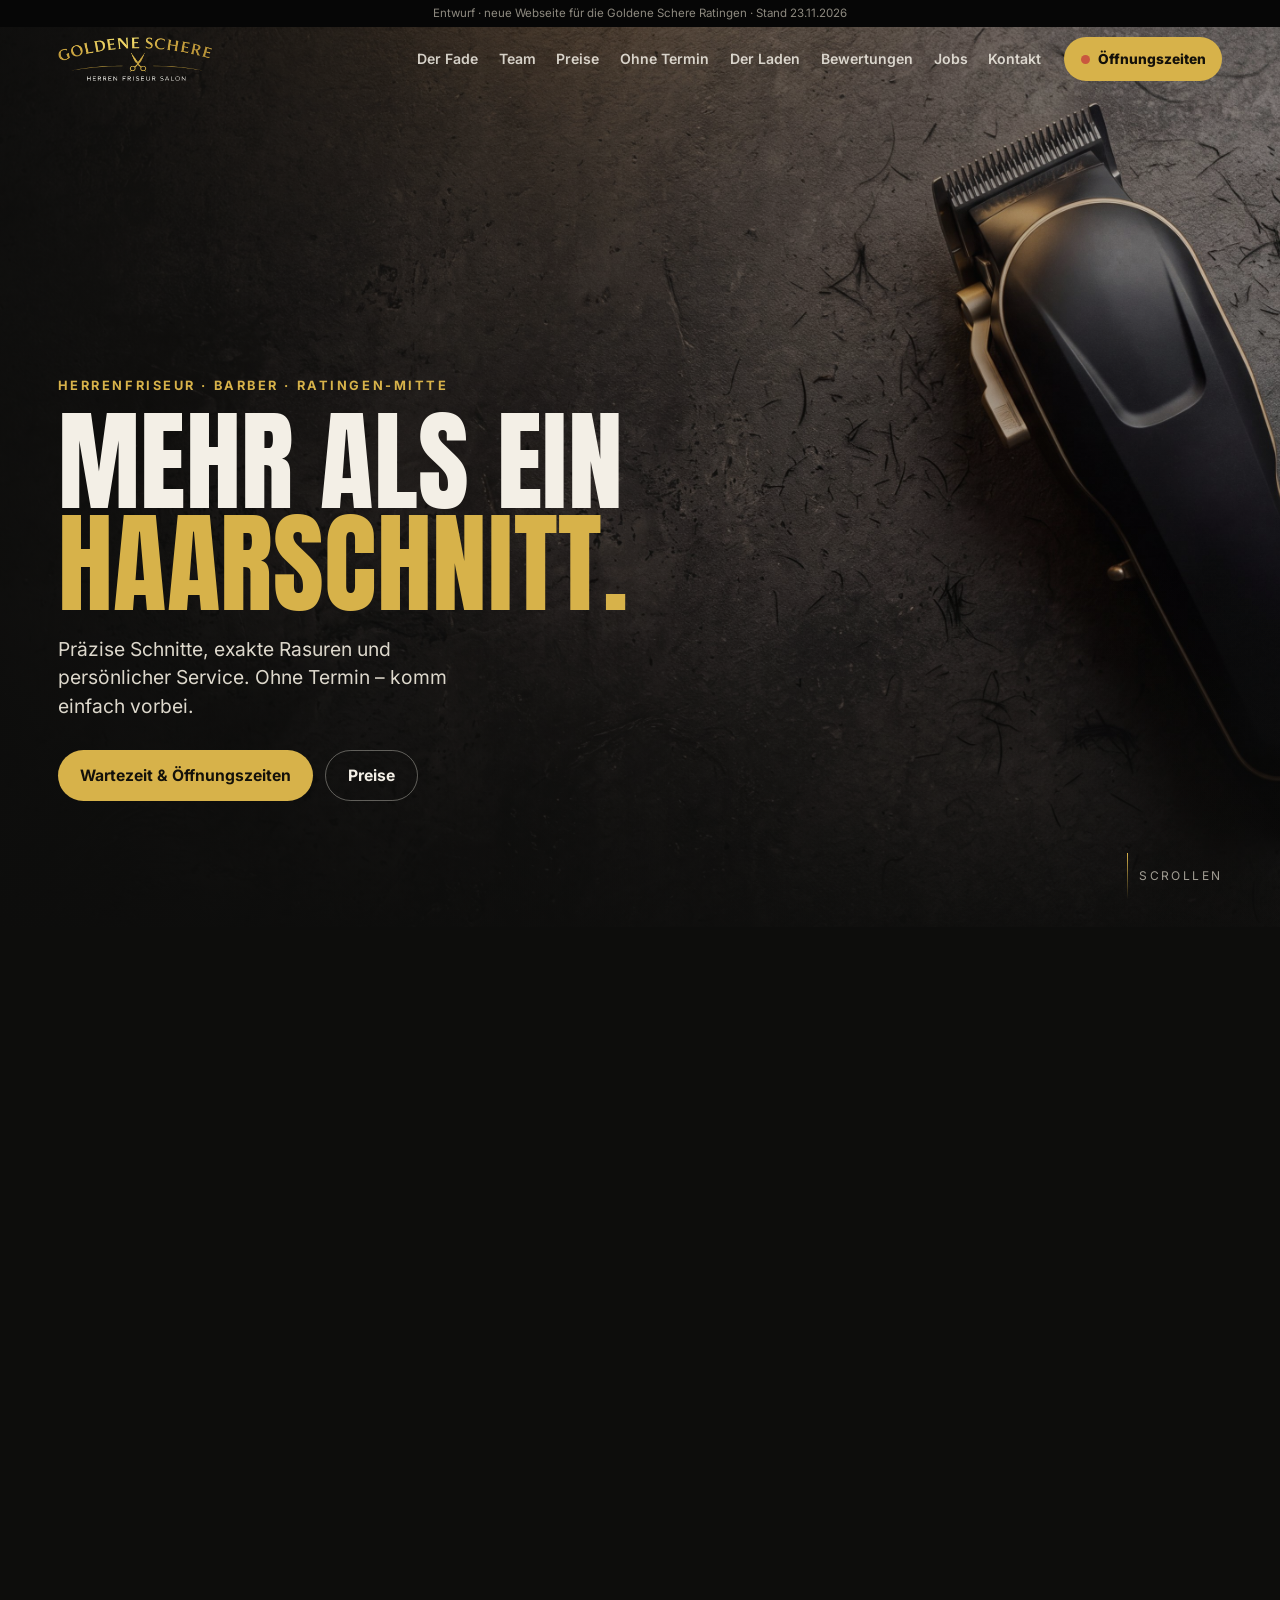
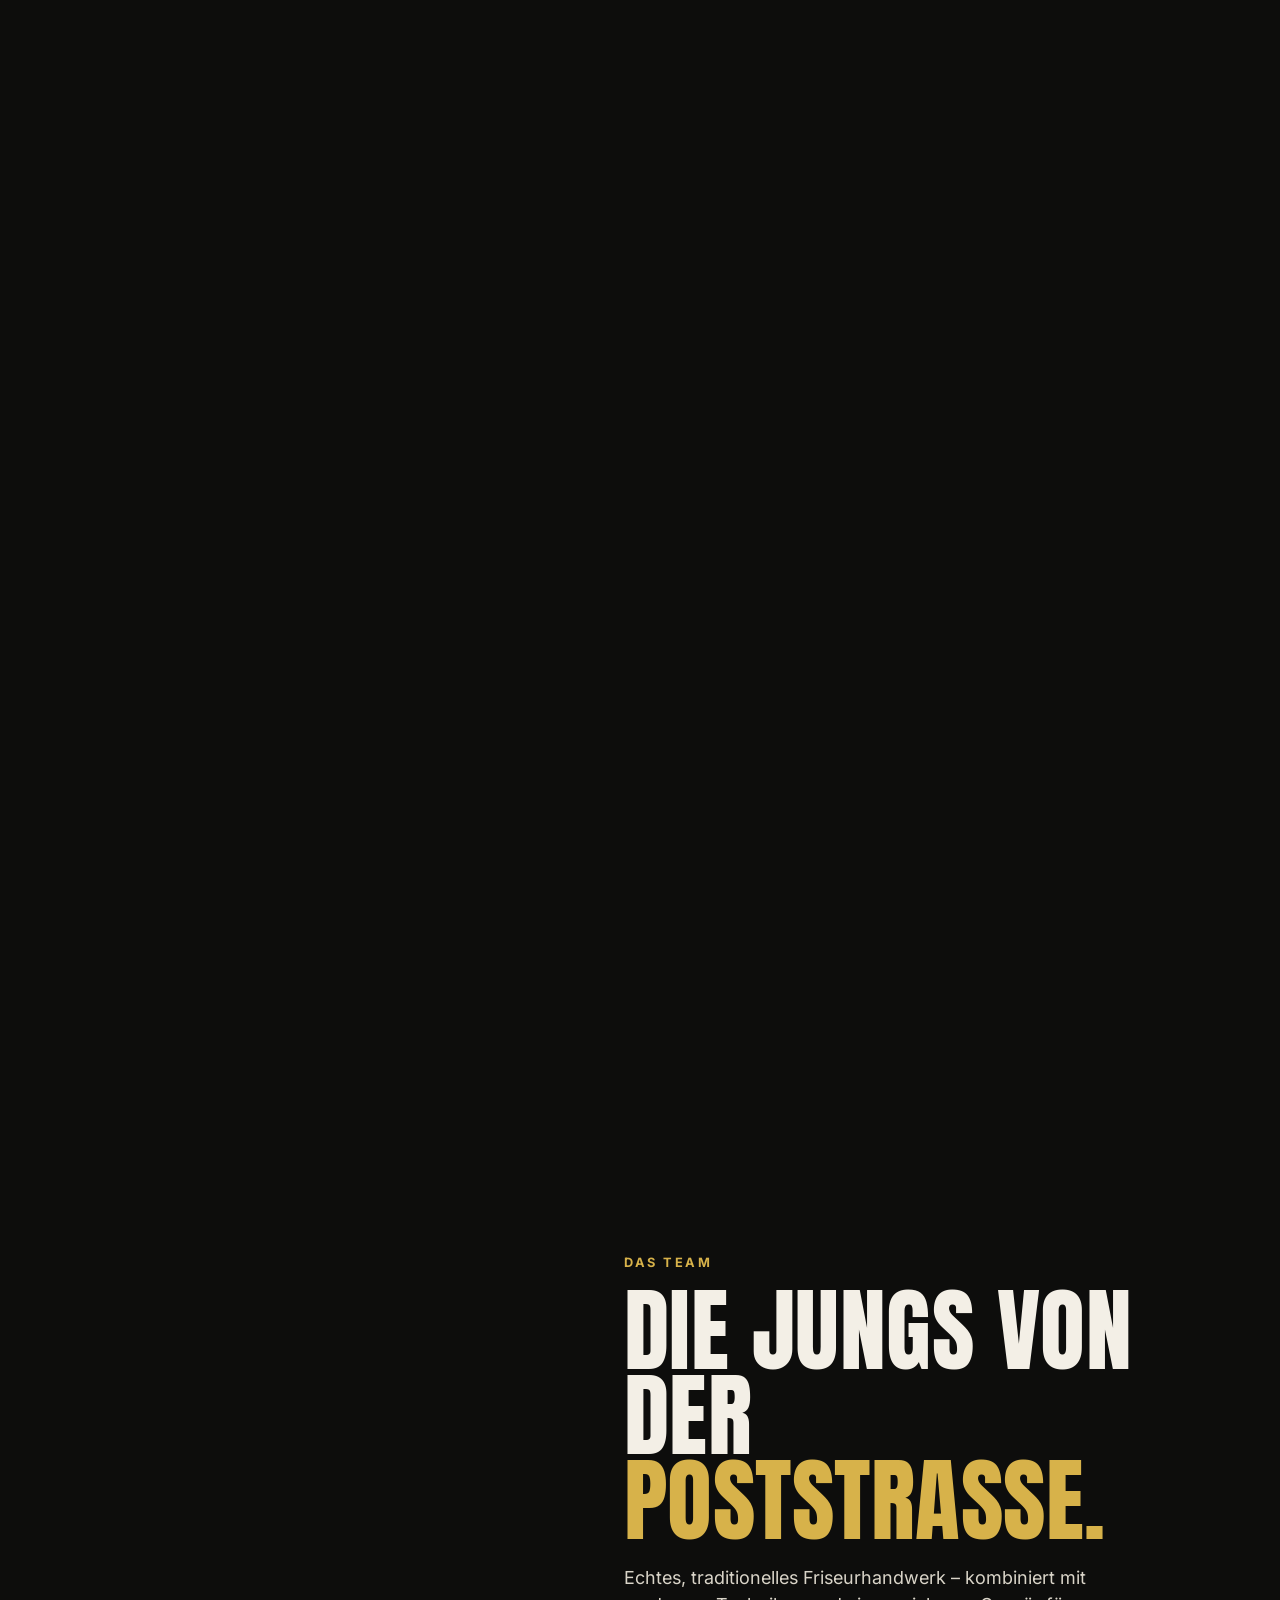
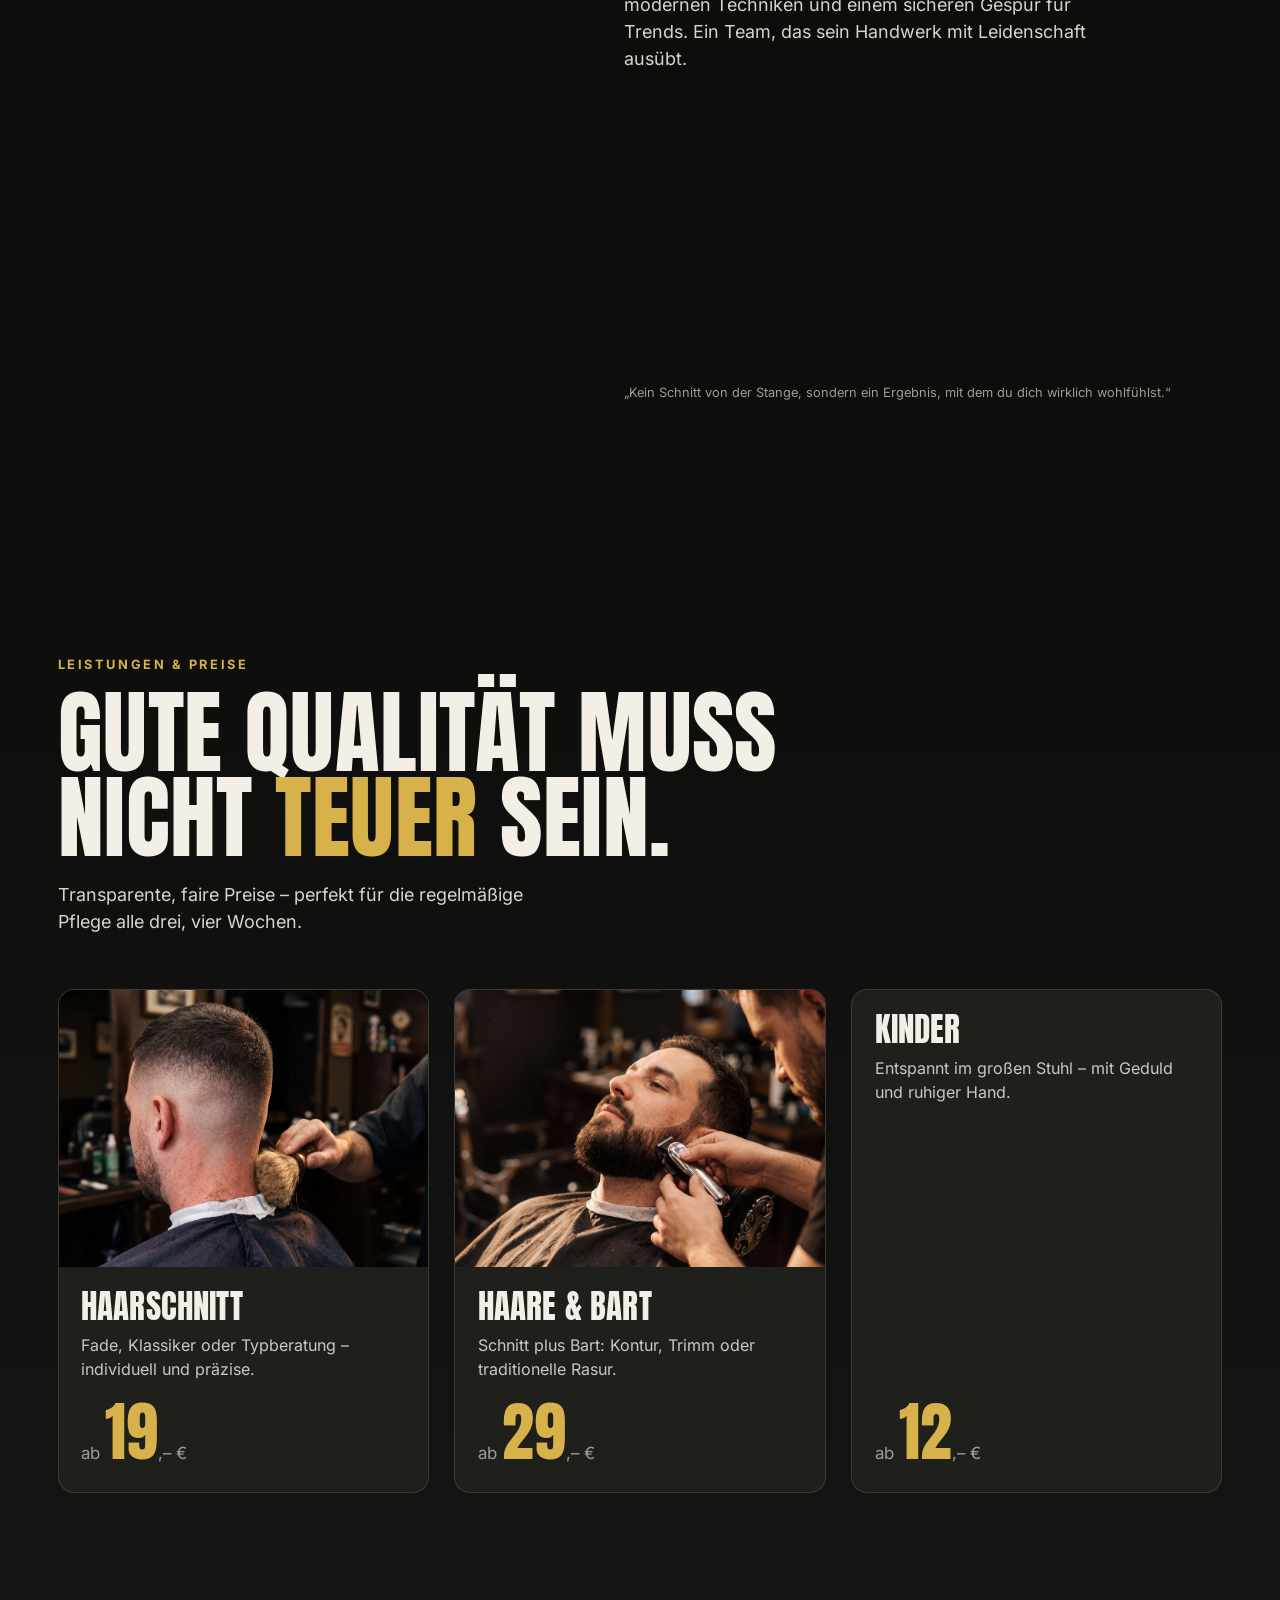
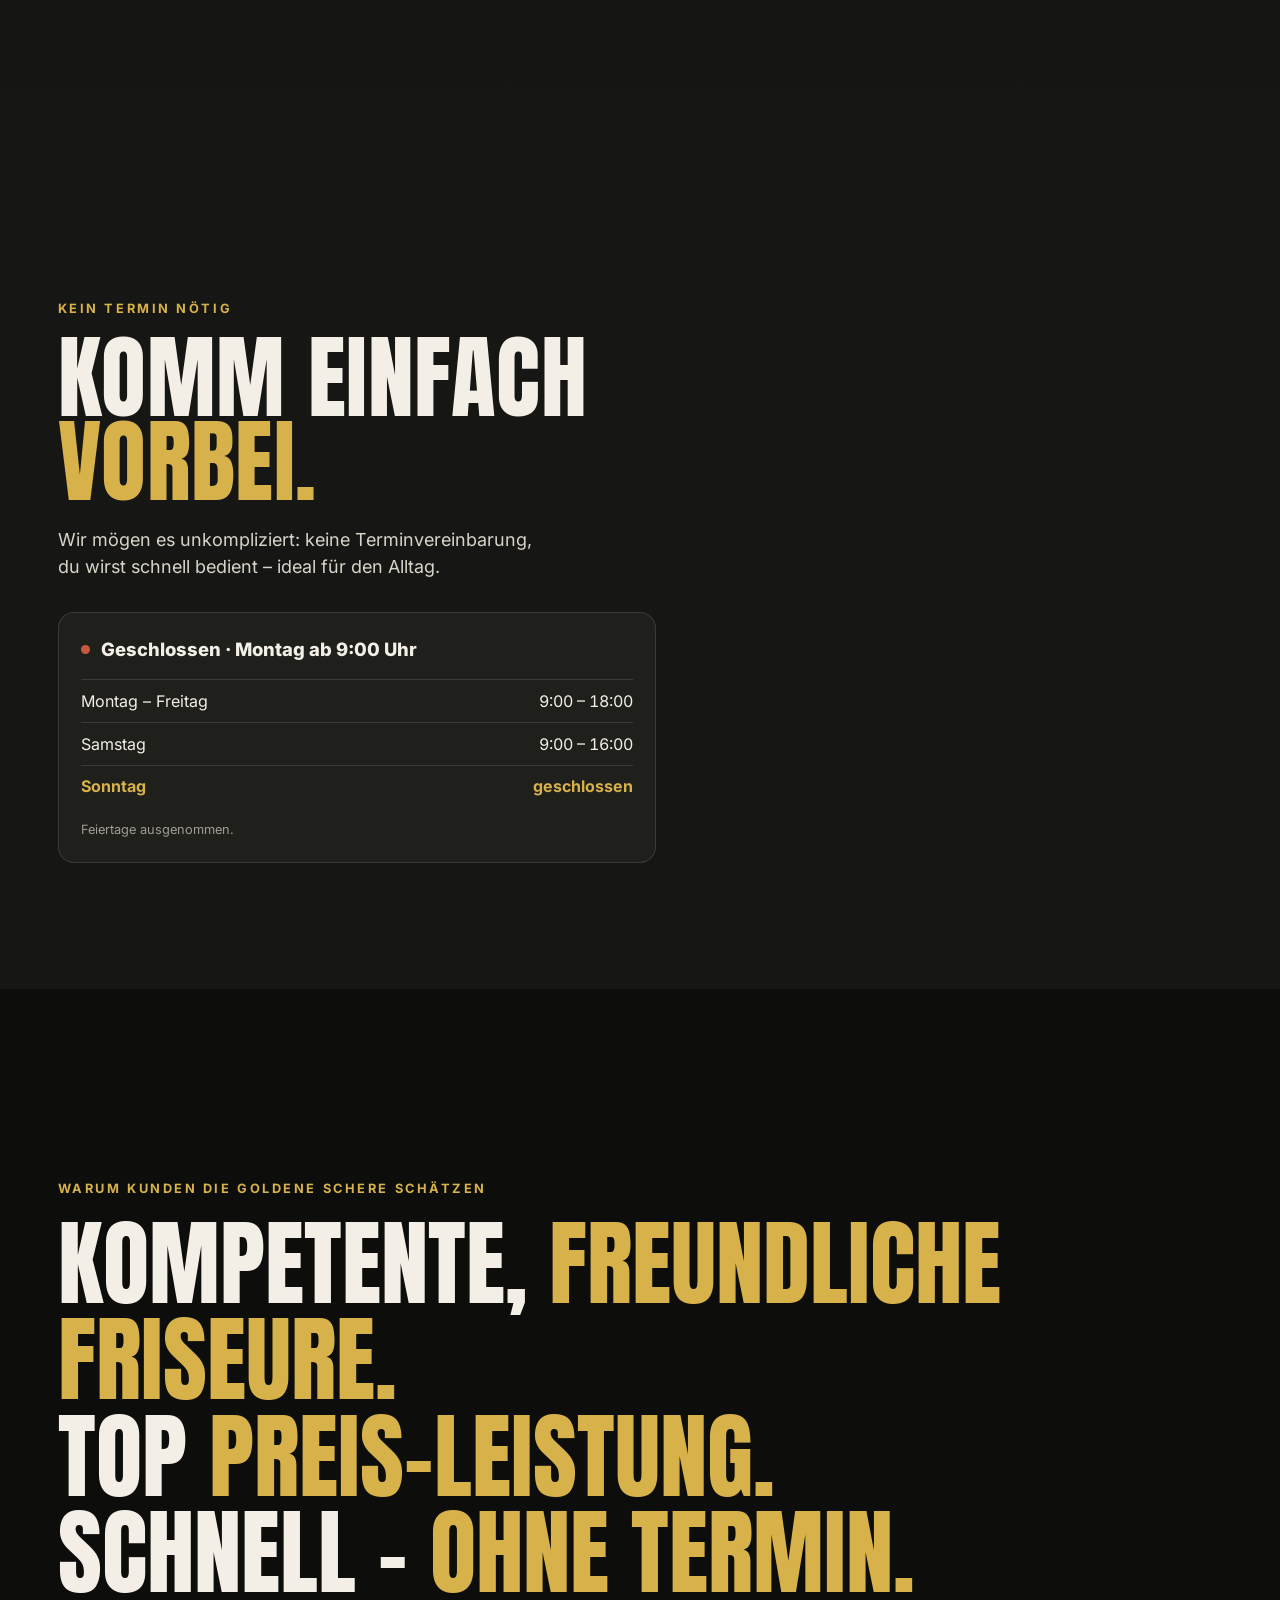
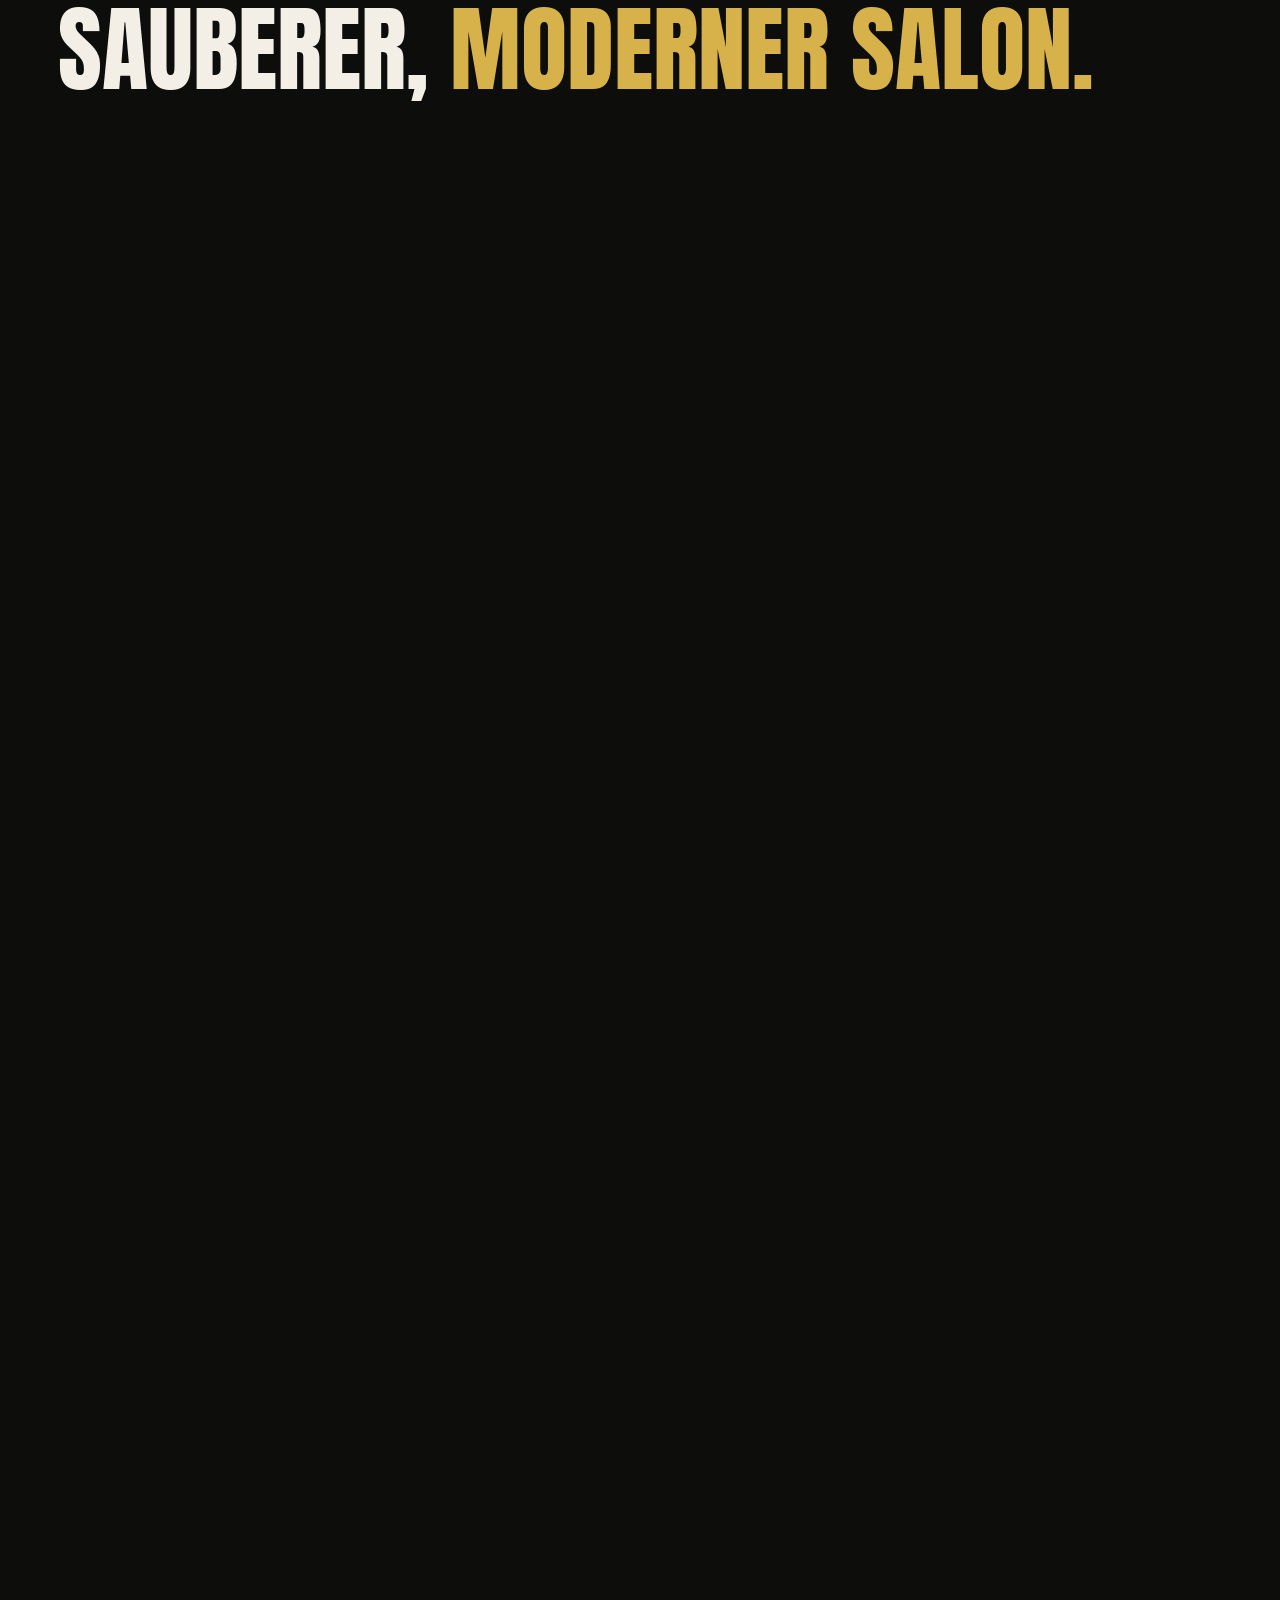
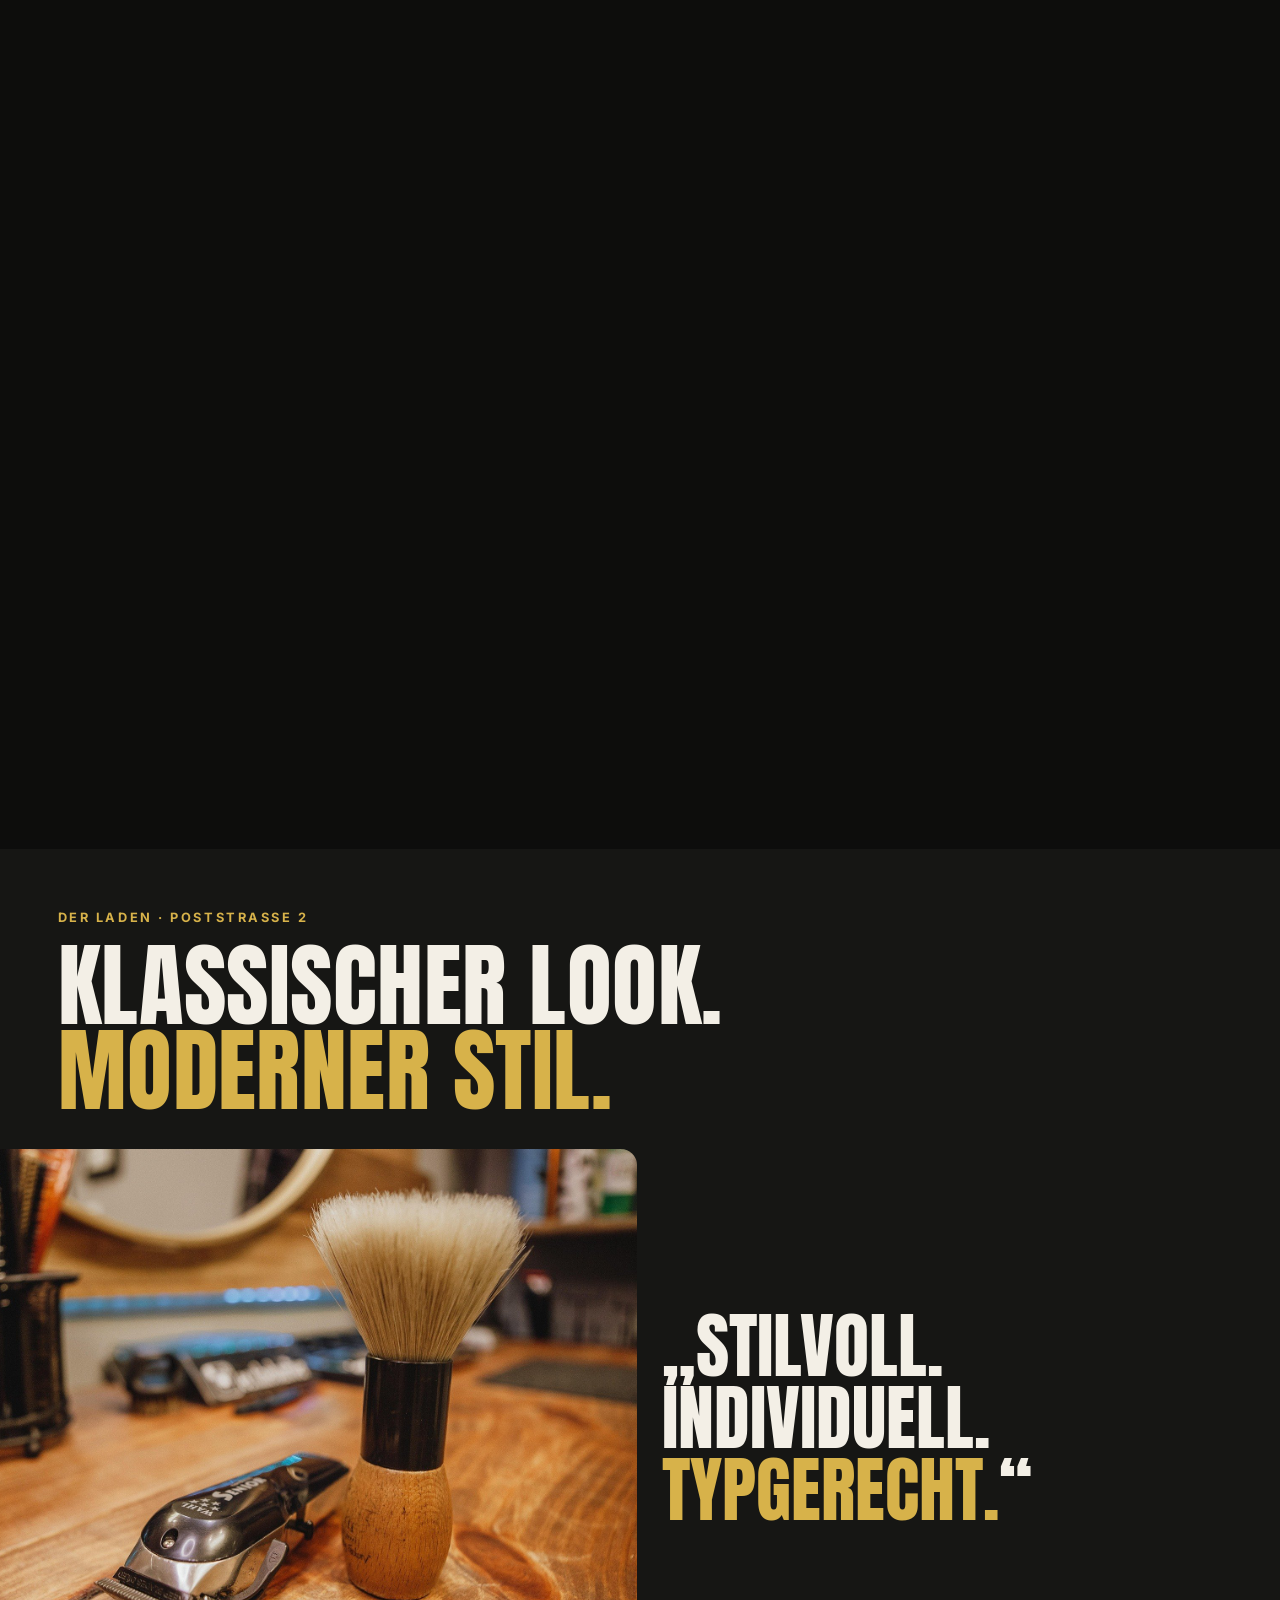
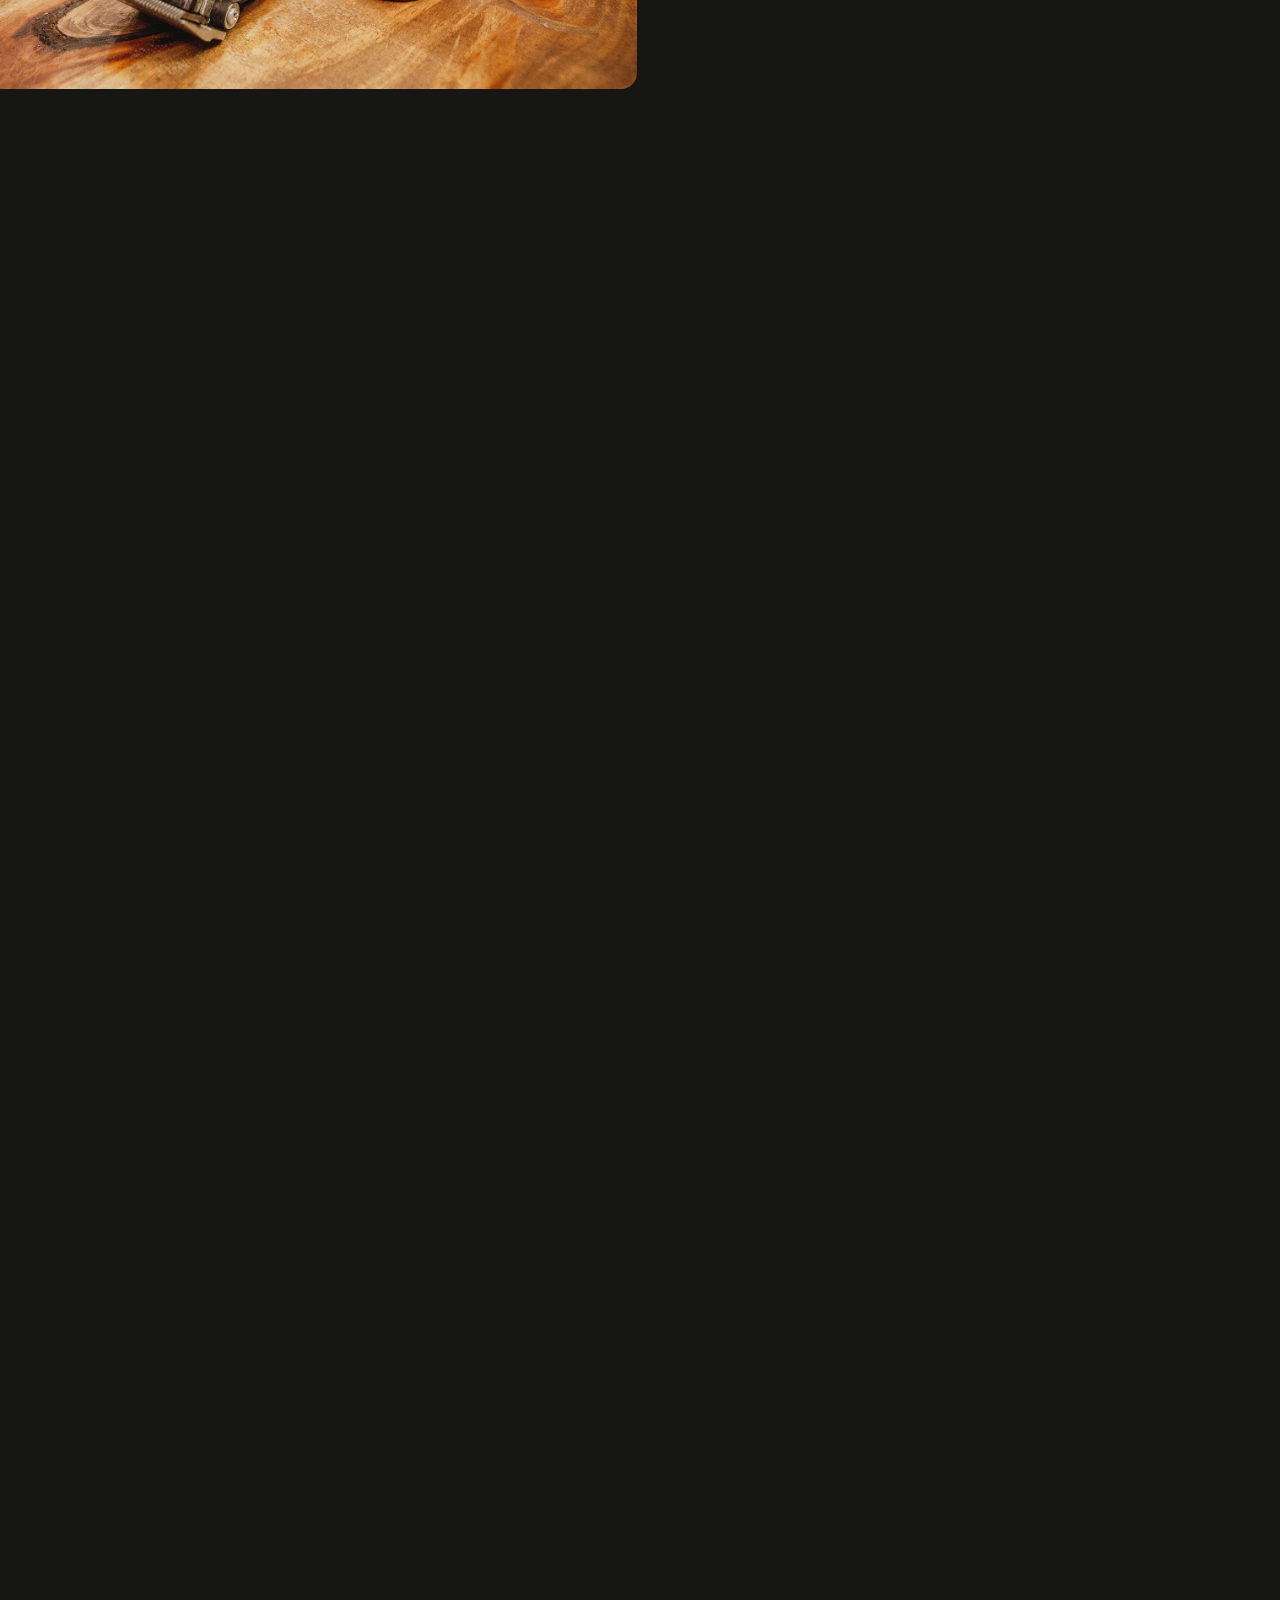
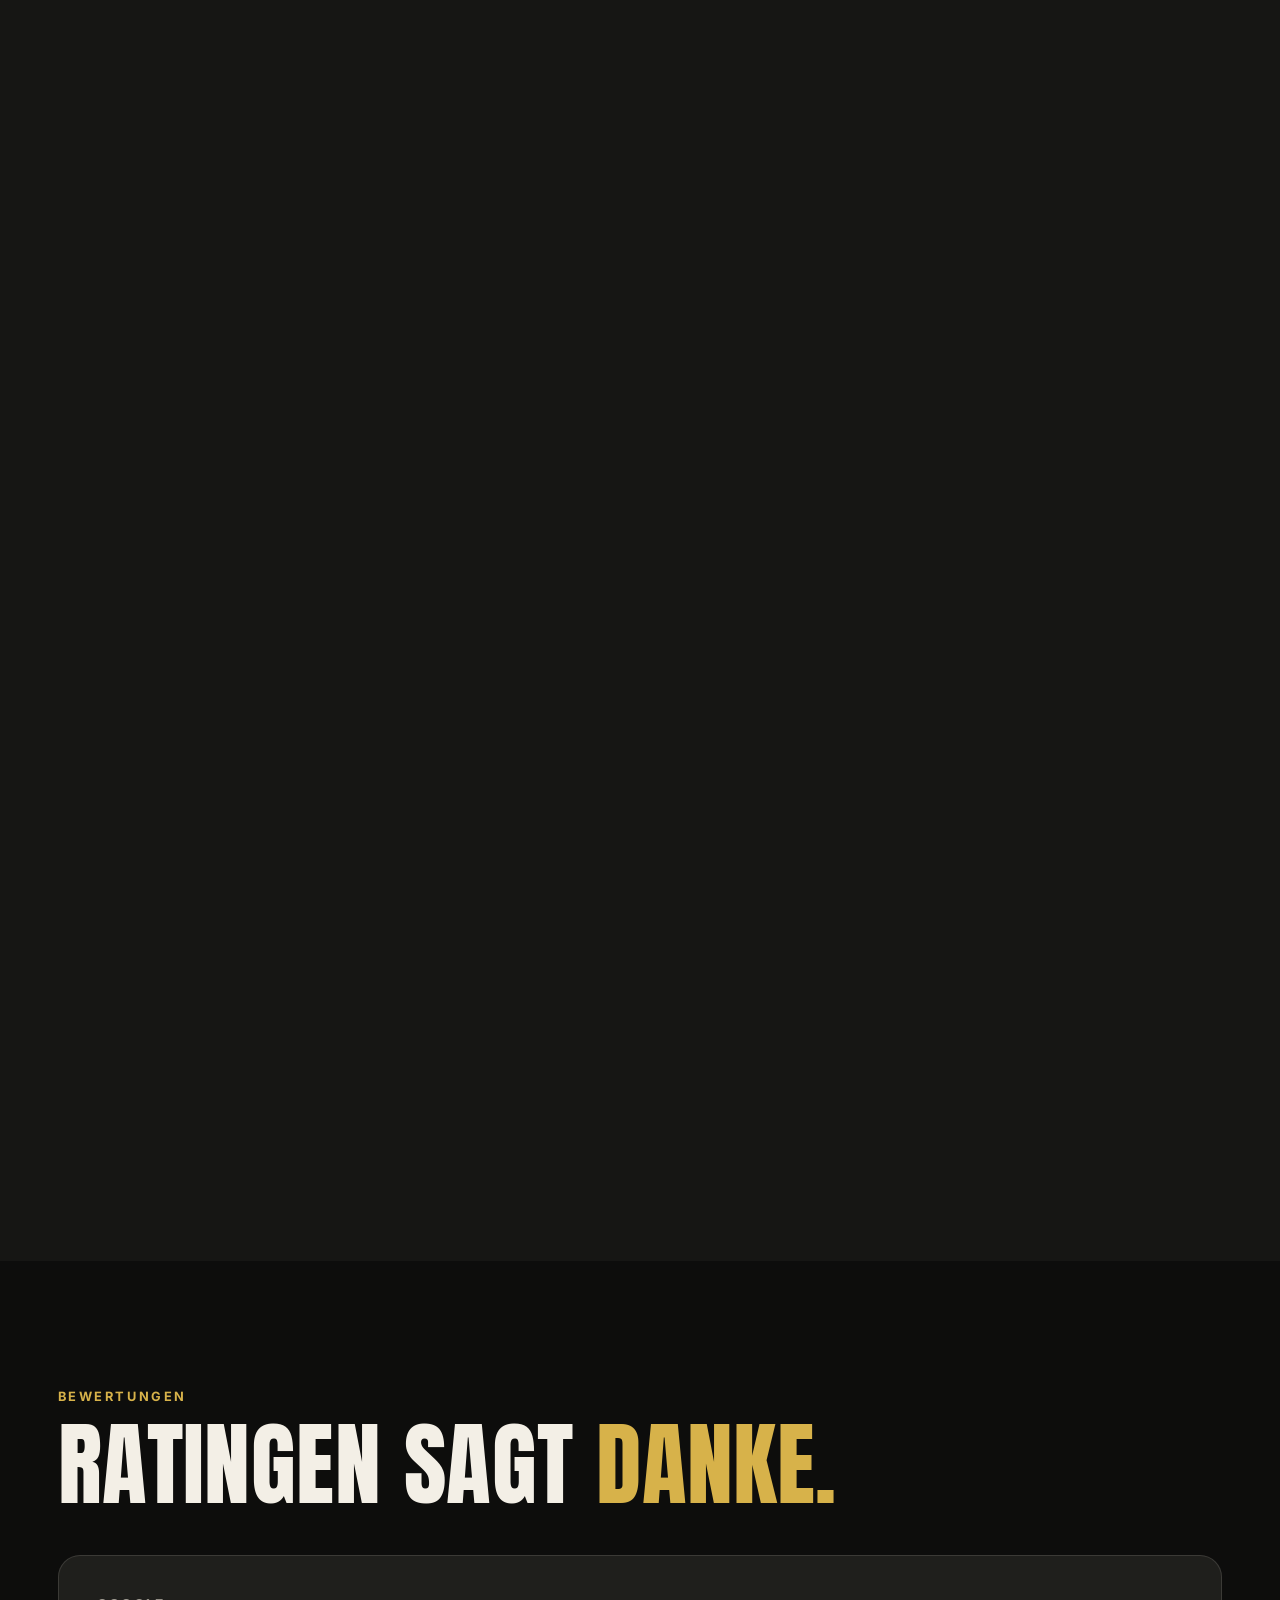
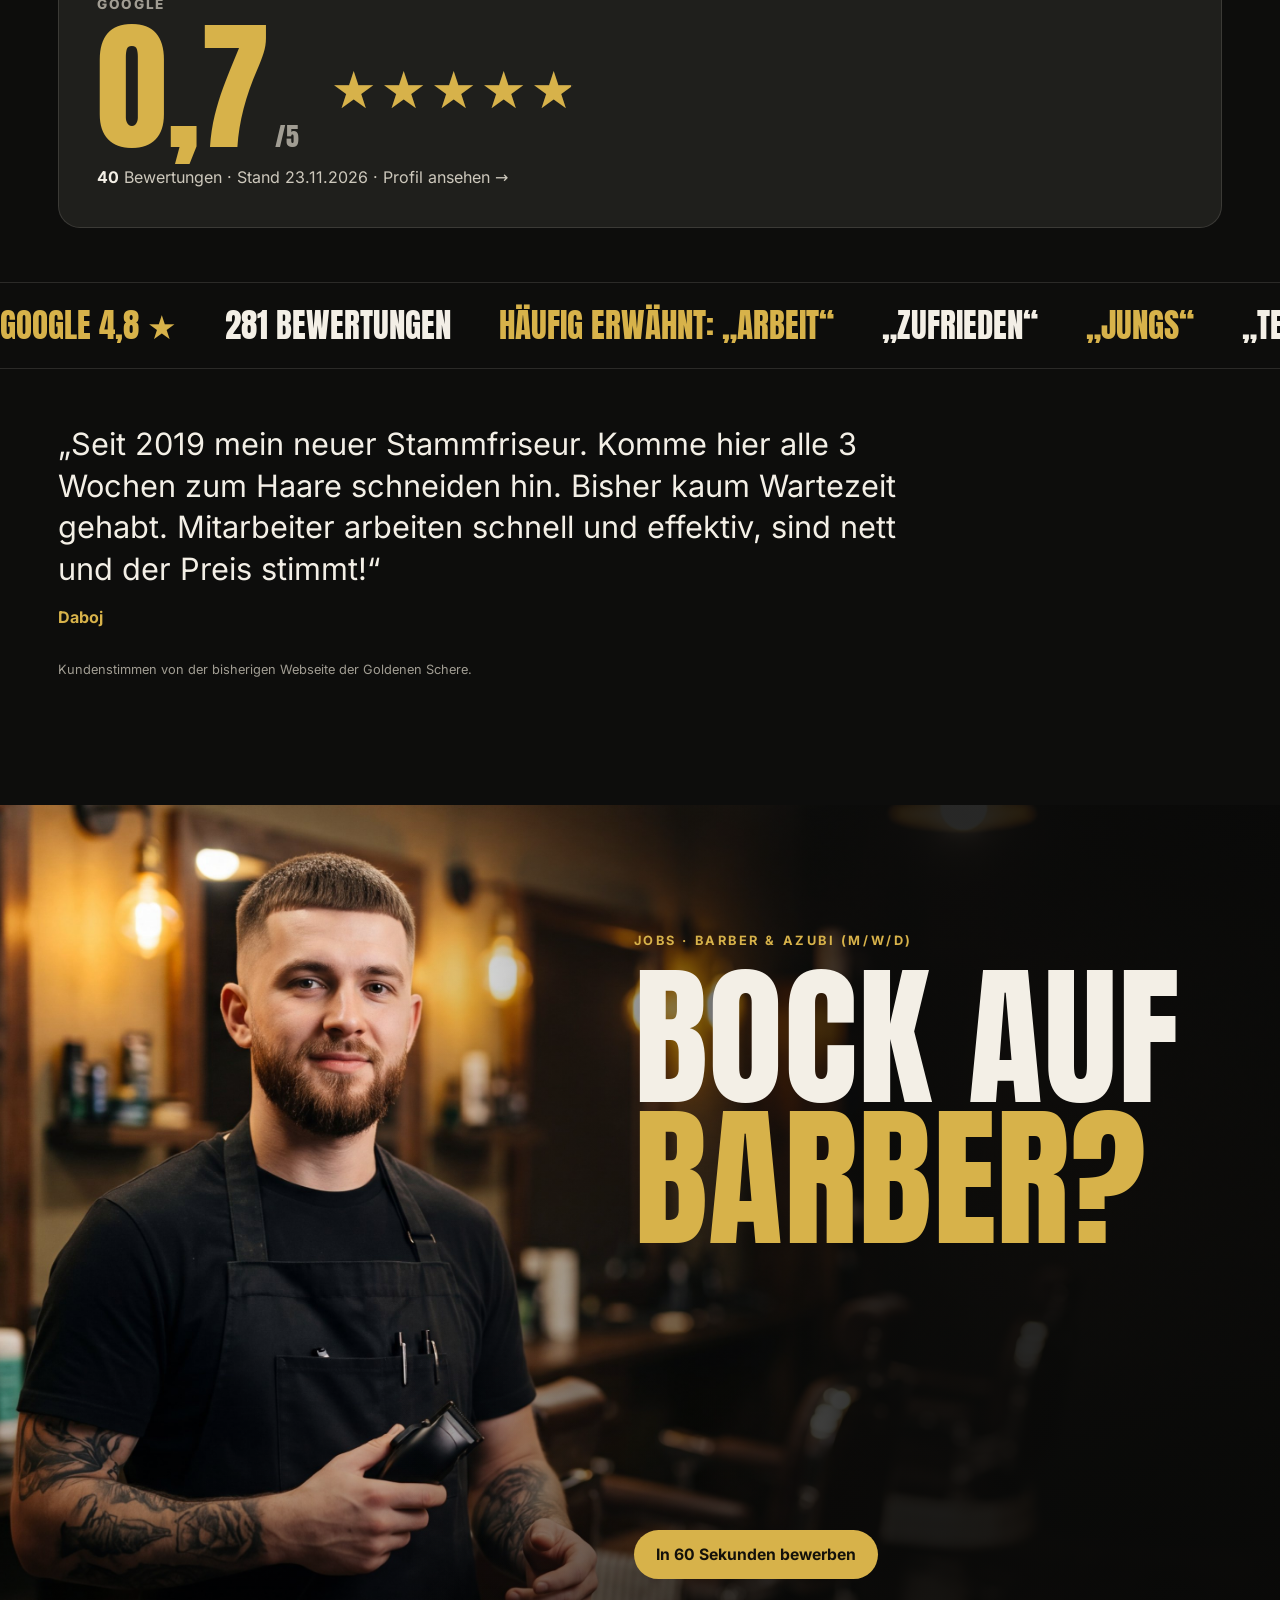
==== site/index.html @ 2e78845a "Echte Fotos der Goldenen Schere: Team, Fotofahrt, Ladenfront Co-Authored-By: Claude Opus 5.5 <norepl" ====
<!doctype html>
<html lang="de">
<head>
<meta charset="utf-8">
<meta name="viewport" content="width=device-width,initial-scale=1,viewport-fit=cover">
<title>Goldene Schere · Herrenfriseur Ratingen</title>
<meta name="description" content="Goldene Schere – dein Herrenfriseur und Barber in Ratingen-Mitte. Präzise Schnitte, Fades, Bart und Rasur. Ohne Termin: einfach vorbeikommen. Poststraße 2, 40878 Ratingen.">
<meta name="theme-color" content="#0d0d0c">
<link rel="icon" href="assets/img/icon.png">
<link rel="preload" href="assets/fonts/anton.woff2" as="font" type="font/woff2" crossorigin>
<link rel="stylesheet" href="assets/css/style.css">
<script type="application/ld+json">{"@context":"https://schema.org","@type":"HairSalon","name":"Goldene Schere Ratingen-Mitte","address":{"@type":"PostalAddress","streetAddress":"Poststraße 2","postalCode":"40878","addressLocality":"Ratingen","addressCountry":"DE"},"telephone":"+4921028897878","url":"https://goldeneschere-herrenfriseur-ratingen.de/","openingHours":["Mo-Fr 09:00-18:00","Sa 09:00-16:00"],"priceRange":"€","aggregateRating":{"@type":"AggregateRating","ratingValue":"4.8","reviewCount":"281"}}</script>
</head>
<body>
<div class="draft">Entwurf · neue Webseite für die Goldene Schere Ratingen · Stand 23.11.2026</div>

<header class="nav">
  <a class="brand" href="#top" aria-label="Goldene Schere – nach oben"><img src="assets/img/logo.png" alt="Goldene Schere · Herren Friseur Salon" width="1136" height="324"></a>
  <nav class="links" aria-label="Hauptmenü">
    <a href="#fade">Der Fade</a><a href="#team">Team</a><a href="#preise">Preise</a><a href="#live">Ohne Termin</a><a href="#laden">Der Laden</a><a href="#bewertungen">Bewertungen</a><a href="#karriere">Jobs</a><a href="#kontakt">Kontakt</a>
  </nav>
  <a class="nav-cta" href="#live"><i class="live-dot"></i><span class="open-short">Jetzt offen</span></a>
  <button class="burger" aria-label="Menü öffnen" aria-expanded="false"><span></span><span></span></button>
</header>
<div class="menu" aria-hidden="true">
  <a href="#fade">Der Fade</a><a href="#team">Team</a><a href="#preise">Preise</a><a href="#live">Ohne Termin</a><a href="#laden">Der Laden</a><a href="#bewertungen">Bewertungen</a><a href="#karriere">Jobs</a><a href="#kontakt">Kontakt</a>
  <p class="menu-foot"><a href="tel:+4921028897878">02102 8897878</a> · Poststraße 2, Ratingen</p>
</div>

<main id="top">

<!-- 1 HERO: Clipper fährt über den Screen und hinterlässt den Fade -->
<section class="ch hero" id="hero">
  <div class="stage">
    <img class="hero-img" data-img="hero" alt="" aria-hidden="true">
    <div class="hero-shade"></div>
    <div class="fadewall" aria-hidden="true"><div class="fw-grad"></div><div class="fw-grain"></div></div>
    <img class="clipper" data-img="clipper" alt="" aria-hidden="true">
    <div class="hero-copy">
      <p class="kicker">Herrenfriseur · Barber · Ratingen-Mitte</p>
      <h1>Mehr als ein <span class="g">Haarschnitt.</span></h1>
      <p class="sub">Präzise Schnitte, exakte Rasuren und persönlicher Service. Ohne Termin – komm einfach vorbei.</p>
      <div class="hero-btns"><a class="btn gold" href="#live">Wartezeit &amp; Öffnungszeiten</a><a class="btn ghost" href="#preise">Preise</a></div>
    </div>
    <div class="hero-copy2" aria-hidden="true"><h2>Der <span class="g">Fade.</span></h2><p>Scroll – und sieh zu, wie er entsteht.</p></div>
    <div class="scrollhint" aria-hidden="true"><span></span>Scrollen</div>
  </div>
</section>

<!-- 2 FILM: Vorher → Clipper → Konturen → Nachher -->
<section class="ch film needs-vid" id="fade" data-vid="fade">
  <div class="stage">
    <div class="media"><img class="poster" data-img="fadeStart" alt="Kunde im Barberstuhl vor dem Schnitt"><video class="vid" muted playsinline preload="auto"></video></div>
    <div class="film-shade"></div>
    <ol class="steps">
      <li><b>01</b>Vorher</li><li><b>02</b>Clipper</li><li><b>03</b>Konturen</li><li><b>04</b>Nachher</li>
    </ol>
    <div class="beat b0"><p class="kicker">Ein Schnitt in 15 Sekunden Scrollen</p><h2>Rein wie<br>du bist.</h2></div>
    <div class="beat b1"><h2>Der Clipper<br>macht den <span class="g">Übergang.</span></h2></div>
    <div class="beat b2"><h2>Konturen.<br><span class="g">Haarscharf.</span></h2></div>
    <div class="beat b3"><h2>Raus wie<br>du willst.</h2><a class="btn gold" href="#live">Ohne Termin vorbeikommen</a></div>
    <div class="bar"><i></i></div>
  </div>
</section>

<!-- 2b DIE JUNGS: echtes Team -->
<section class="sec team" id="team">
  <div class="wrap team-grid">
    <figure class="team-photo" data-reveal><img src="assets/img/echt-barber.jpg" width="1024" height="1024" alt="Barber der Goldenen Schere vor dem Laden in der Poststraße" loading="lazy"></figure>
    <div>
      <p class="kicker">Das Team</p>
      <h2 class="big">Die Jungs von der <span class="g">Poststraße.</span></h2>
      <p class="lead">Echtes, traditionelles Friseurhandwerk – kombiniert mit modernen Techniken und einem sicheren Gespür für Trends. Ein Team, das sein Handwerk mit Leidenschaft ausübt.</p>
      <ul class="team-facts" data-reveal>
        <li><b>Übergänge</b>präzise gearbeitet – jeder Fade sitzt.</li>
        <li><b>Bartkonturen</b>exakt, mit ruhiger Hand.</li>
        <li><b>Beratung</b>ehrlich: Schnitt, Pflege, Styling – passend zu Typ und Alltag.</li>
      </ul>
      <p class="fine">„Kein Schnitt von der Stange, sondern ein Ergebnis, mit dem du dich wirklich wohlfühlst.“</p>
    </div>
  </div>
</section>

<!-- 3 LEISTUNGEN & PREISE -->
<section class="sec preise" id="preise">
  <div class="wrap">
    <p class="kicker">Leistungen &amp; Preise</p>
    <h2 class="big">Gute Qualität muss<br>nicht <span class="g">teuer</span> sein.</h2>
    <p class="lead">Transparente, faire Preise – perfekt für die regelmäßige Pflege alle drei, vier Wochen.</p>
    <div class="cards">
      <article class="card" data-reveal>
        <div class="ph"><img data-img="sHaar" alt="Frischer Skin Fade, Nacken wird abgepinselt" loading="lazy"></div>
        <div class="card-b"><h3>Haarschnitt</h3><p>Fade, Klassiker oder Typberatung – individuell und präzise.</p><p class="price">ab <b data-count="19">19</b>,– €</p></div>
      </article>
      <article class="card" data-reveal>
        <div class="ph"><img data-img="sBart" alt="Bartkontur wird mit dem Trimmer gezogen" loading="lazy"></div>
        <div class="card-b"><h3>Haare &amp; Bart</h3><p>Schnitt plus Bart: Kontur, Trimm oder traditionelle Rasur.</p><p class="price">ab <b data-count="29">29</b>,– €</p></div>
      </article>
      <article class="card" data-reveal>
        <div class="ph"><img data-img="sKind" alt="Junge bekommt im Barberstuhl die Haare geschnitten" loading="lazy"></div>
        <div class="card-b"><h3>Kinder</h3><p>Entspannt im großen Stuhl – mit Geduld und ruhiger Hand.</p><p class="price">ab <b data-count="12">12</b>,– €</p></div>
      </article>
    </div>
    <ul class="usp" data-reveal>
      <li><b>Perfekter Look</b>individuell und präzise</li>
      <li><b>Exakte Rasur</b>traditionell und gründlich</li>
      <li><b>Hochwertige Produkte</b>für Haar und Bart</li>
    </ul>
  </div>
</section>

<!-- 4 OHNE TERMIN / LIVE -->
<section class="sec live" id="live">
  <div class="wrap live-grid">
    <div>
      <p class="kicker">Kein Termin nötig</p>
      <h2 class="big">Komm einfach<br><span class="g">vorbei.</span></h2>
      <p class="lead">Wir mögen es unkompliziert: keine Terminvereinbarung, du wirst schnell bedient – ideal für den Alltag.</p>
      <div class="openbox">
        <p class="open-state"><i class="live-dot"></i><span class="open-long">…</span></p>
        <table class="hours">
          <tr data-d="1-5"><td>Montag – Freitag</td><td>9:00 – 18:00</td></tr>
          <tr data-d="6"><td>Samstag</td><td>9:00 – 16:00</td></tr>
          <tr data-d="0"><td>Sonntag</td><td>geschlossen</td></tr>
        </table>
        <p class="fine">Feiertage ausgenommen.</p>
      </div>
    </div>
    <div class="board" data-reveal>
      <p class="board-tag">Beispiel · Live-Anzeige, die der Laden per Handy umschaltet</p>
      <p class="board-k">Wartezeit jetzt</p>
      <p class="board-n"><b data-wait>15</b><span>Min</span></p>
      <div class="chairs">
        <div class="chair free"><svg viewBox="0 0 48 48" aria-hidden="true"><path d="M14 6h20v14H14zM10 22h28v8H10zM22 30h4v8h-4zM14 40h20v3H14z"/></svg><span>frei</span></div>
        <div class="chair"><svg viewBox="0 0 48 48" aria-hidden="true"><path d="M14 6h20v14H14zM10 22h28v8H10zM22 30h4v8h-4zM14 40h20v3H14z"/></svg><span>belegt</span></div>
        <div class="chair"><svg viewBox="0 0 48 48" aria-hidden="true"><path d="M14 6h20v14H14zM10 22h28v8H10zM22 30h4v8h-4zM14 40h20v3H14z"/></svg><span>belegt</span></div>
      </div>
      <button class="btn gold wide" data-open="queue">Platz in der Schlange sichern</button>
      <p class="fine">Tipp aus den Bewertungen: „Tagsüber kann man gut ohne Termin hin.“</p>
    </div>
  </div>
</section>

<!-- 5 WARUM: Kinetik-Typo -->
<section class="ch kinetic" id="warum">
  <div class="stage">
    <p class="kicker">Warum Kunden die Goldene Schere schätzen</p>
    <ol class="kin">
      <li><span>Kompetente,</span> <span class="g">freundliche Friseure.</span></li>
      <li><span>Top</span> <span class="g">Preis-Leistung.</span></li>
      <li><span>Schnell –</span> <span class="g">ohne Termin.</span></li>
      <li><span>Sauberer,</span> <span class="g">moderner Salon.</span></li>
    </ol>
  </div>
</section>

<!-- 6 DER LADEN: horizontale Fotofahrt -->
<section class="ch ride" id="laden">
  <div class="stage">
    <div class="ride-head"><p class="kicker">Der Laden · Poststraße 2</p><h2 class="big">Klassischer Look.<br><span class="g">Moderner Stil.</span></h2></div>
    <div class="track">
      <figure style="aspect-ratio:896/540"><img src="assets/img/echt-laden.jpg" width="896" height="540" alt="Innenansicht der Goldenen Schere: Spiegel, Lampen, Barberstühle" ><figcaption>Der Salon</figcaption></figure>
      <figure style="aspect-ratio:1920/1920"><img src="assets/img/echt-schere.jpg" width="1920" height="1920" alt="Bart wird mit Schere und Kamm in Form geschnitten" ><figcaption>Bart in Form</figcaption></figure>
      <figure style="aspect-ratio:1920/1287"><img src="assets/img/echt-rasur.jpg" width="1920" height="1287" alt="Kunde nach der Rasur im Barberstuhl" ><figcaption>Exakte Rasur</figcaption></figure>
      <figure style="aspect-ratio:1920/1280"><img src="assets/img/echt-trimmer.jpg" width="1920" height="1280" alt="Konturen werden mit dem Trimmer gezogen" ><figcaption>Konturen</figcaption></figure>
      <figure style="aspect-ratio:1812/1920"><img src="assets/img/echt-schnitt.jpg" width="1812" height="1920" alt="Barber schneidet einem Kunden die Haare" ><figcaption>Handwerk</figcaption></figure>
      <figure style="aspect-ratio:1920/1280"><img src="assets/img/echt-pinsel.jpg" width="1920" height="1280" alt="Rasierpinsel und Clipper auf dem Holztresen" ><figcaption>Werkzeug</figcaption></figure>
      <div class="track-end"><p>„Stilvoll.<br>Individuell.<br><span class="g">Typgerecht.</span>“</p></div>
    </div>
  </div>
</section>

<!-- 7 BEWERTUNGEN -->
<section class="sec reviews" id="bewertungen">
  <div class="wrap">
    <p class="kicker">Bewertungen</p>
    <h2 class="big">Ratingen sagt <span class="g">danke.</span></h2>
    <a class="gbox" data-reveal href="https://maps.google.com/?cid=9956827690718121775" target="_blank" rel="noopener">
      <span class="gsrc">Google</span>
      <span class="gnum"><b data-count="4.8" data-dec="1">4,8</b><small>/5</small></span>
      <span class="stars" style="--v:.96"><i>★★★★★</i><i class="on">★★★★★</i></span>
      <span class="gcnt"><b data-count="281">281</b> Bewertungen · Stand 23.11.2026 · Profil ansehen →</span>
    </a>
  </div>
  <div class="ticker" aria-label="Häufig erwähnt in Google-Bewertungen">
    <div class="tk"><span>Google 4,8 ★</span><span>281 Bewertungen</span><span>Häufig erwähnt: „Arbeit“</span><span>„zufrieden“</span><span>„Jungs“</span><span>„Team“</span><span>Ohne Termin</span><span>Google 4,8 ★</span><span>281 Bewertungen</span><span>Häufig erwähnt: „Arbeit“</span><span>„zufrieden“</span><span>„Jungs“</span><span>„Team“</span><span>Ohne Termin</span></div>
  </div>
  <div class="wrap">
    <div class="quotes" data-reveal>
      <blockquote class="on"><p>„Seit 2019 mein neuer Stammfriseur. Komme hier alle 3 Wochen zum Haare schneiden hin. Bisher kaum Wartezeit gehabt. Mitarbeiter arbeiten schnell und effektiv, sind nett und der Preis stimmt!“</p><cite>Daboj</cite></blockquote>
      <blockquote><p>„Freundliche Mitarbeiter die ihr Handwerk verstehen. Tagsüber kann man gut ohne Termin hin. Schnelle und gute Arbeit zu einem angemessenen Preis.“</p><cite>Peter</cite></blockquote>
      <blockquote><p>„Gehe jetzt schon seit Jahren zur Goldenen Schere und wurde nie enttäuscht. Super Laden, mit einem Top Team. Ich empfehle es nur weiter!“</p><cite>Alican</cite></blockquote>
      <blockquote><p>„Ein Barbershop mit erstklassigem Service und einer einladenden Atmosphäre. Perfekte Schnitte und ein erfahrenes Team machen jeden Besuch zu einem Genuss. Danke an Mehmet.“</p><cite>Ygit</cite></blockquote>
      <p class="fine">Kundenstimmen von der bisherigen Webseite der Goldenen Schere.</p>
    </div>
  </div>
</section>

<!-- 8 KARRIERE: Film + Kinetik-Vorteile + 60-Sekunden-Bewerbung -->
<section class="ch karriere" id="karriere" data-vid="karriere">
  <div class="stage">
    <div class="media"><img class="poster" data-img="karriere" alt="Junger Barber mit Clipper im Salon"><video class="vid" muted playsinline preload="auto"></video></div>
    <div class="film-shade side"></div>
    <div class="k-copy">
      <p class="kicker">Jobs · Barber &amp; Azubi (m/w/d)</p>
      <h2 class="huge">Bock auf<br><span class="g">Barber?</span></h2>
      <ul class="perks">
        <li>Festes Team</li><li>Kein Terminstress</li><li>Stammkunden ab Tag 1</li><li>Ausbildung möglich</li>
      </ul>
      <button class="btn gold" data-open="apply">In 60 Sekunden bewerben</button>
    </div>
  </div>
</section>

<!-- 9 KONTAKT -->
<section class="sec kontakt" id="kontakt">
  <div class="wrap k-grid">
    <figure class="facade"><img src="assets/img/echt-fassade.jpg" width="896" height="540" alt="Ladenfront der Goldenen Schere in der Poststraße 2" loading="lazy"></figure>
    <div>
      <p class="kicker">Zentral in Ratingen</p>
      <h2 class="big">Poststraße&nbsp;2.<br><span class="g">Komm rein.</span></h2>
      <p class="lead">Der große Vorteil: Kein Termin nötig. Du kannst jederzeit spontan vorbeikommen und wirst schnell bedient.</p>
      <ul class="contact">
        <li><span>Adresse</span><a href="https://maps.google.com/?cid=9956827690718121775" target="_blank" rel="noopener">Poststraße 2, 40878 Ratingen</a></li>
        <li><span>Telefon</span><a href="tel:+4921028897878">02102 8897878</a></li>
        <li><span>E-Mail</span><a href="mailto:goldeneschere.no1@gmail.com">goldeneschere.no1@gmail.com</a></li>
        <li><span>Zeiten</span><b>Mo–Fr 9–18 · Sa 9–16 Uhr</b></li>
      </ul>
      <div class="hero-btns"><a class="btn gold" href="https://maps.google.com/?cid=9956827690718121775" target="_blank" rel="noopener">Route planen</a><a class="btn ghost" href="tel:+4921028897878">Anrufen</a><a class="btn ghost" href="https://www.facebook.com/pages/Goldene-Schere/288031338024415" target="_blank" rel="noopener">Facebook</a></div>
    </div>
  </div>
</section>
</main>

<footer class="foot">
  <img src="assets/img/logo.png" alt="Goldene Schere" width="1136" height="324" loading="lazy">
  <p>Herrenfriseur · Poststraße 2 · 40878 Ratingen · <a href="tel:+4921028897878">02102 8897878</a></p>
  <p><a href="impressum.html">Impressum</a> · <a href="datenschutz.html">Datenschutz</a></p>
</footer>

<div class="dock">
  <a href="tel:+4921028897878">Anrufen</a><a href="#live" class="d-open"><i class="live-dot"></i>Wartezeit</a><a href="https://maps.google.com/?cid=9956827690718121775" target="_blank" rel="noopener">Route</a>
</div>

<dialog class="modal" id="m-queue">
  <form method="dialog" class="q-form">
    <button class="x" value="close" aria-label="Schließen">×</button>
    <p class="kicker">Beispiel · Warteschlange</p>
    <h3>Platz sichern</h3>
    <p>Wir schreiben dir per SMS, wenn du in ca. 10 Minuten dran bist.</p>
    <label>Vorname<input name="n" required autocomplete="given-name"></label>
    <label>Handynummer<input name="t" type="tel" required autocomplete="tel" inputmode="tel"></label>
    <button class="btn gold wide" value="ok">Platz sichern</button>
    <p class="fine">Demo: Es wird nichts gesendet oder gespeichert.</p>
  </form>
</dialog>

<dialog class="modal" id="m-apply">
  <div class="apply">
    <button class="x" aria-label="Schließen" data-close>×</button>
    <div class="ap-head"><p class="kicker">Bewerbung in 60 Sekunden</p><p class="ap-step">Schritt <b>1</b> von 5</p></div>
    <div class="ap-bar"><i></i></div>
    <div class="ap-card" data-q="rolle"><h3>Was bist du?</h3><div class="opts"><button>Barber mit Erfahrung</button><button>Azubi</button><button>Quereinsteiger</button></div></div>
    <div class="ap-card" data-q="erfahrung" hidden><h3>Wie lange schneidest du schon?</h3><div class="opts"><button>Noch gar nicht</button><button>1–3 Jahre</button><button>Mehr als 3 Jahre</button></div></div>
    <div class="ap-card" data-q="umfang" hidden><h3>Wie viel möchtest du arbeiten?</h3><div class="opts"><button>Vollzeit</button><button>Teilzeit</button><button>Minijob</button></div></div>
    <div class="ap-card" data-q="start" hidden><h3>Ab wann kannst du?</h3><div class="opts"><button>Sofort</button><button>In 1–3 Monaten</button><button>Später</button></div></div>
    <form class="ap-card ap-contact" hidden novalidate>
      <h3>Wie erreichen wir dich?</h3>
      <label>Vorname<input name="vn" required autocomplete="given-name"></label>
      <label>Handynummer<input name="tel" type="tel" required autocomplete="tel" inputmode="tel"></label>
      <button class="btn gold wide">Bewerbung abschicken</button>
      <p class="fine">Demo: Es wird nichts gesendet oder gespeichert.</p>
    </form>
    <div class="ap-card ap-done" hidden><h3>Danke, <span class="ap-name"></span>!</h3><p>Wir melden uns innerhalb von 48 Stunden bei dir.</p><button class="btn ghost" data-close>Schließen</button></div>
  </div>
</dialog>

<div class="toast" hidden></div>
<script src="assets/js/media.js"></script>
<script src="assets/js/app.js"></script>
</body>
</html>
---- site/assets/css/style.css ----
@font-face{font-family:"Anton";src:url("../fonts/anton.woff2") format("woff2");font-weight:400;font-display:swap}
@font-face{font-family:"Inter";src:url("../fonts/inter.woff2") format("woff2");font-weight:100 900;font-display:swap}

:root{
  --bg:#0d0d0c;--bg2:#161614;--bg3:#1f1f1c;--concrete:#2a2a27;--ink:#f3efe6;--muted:#a19d93;--line:rgba(243,239,230,.13);
  --gold:#d7b24a;--gold2:#f0d27a;--gold-d:#9c7d26;--free:#5fd08a;
  --pad:clamp(16px,4.5vw,64px);--r:16px;
  --huge:clamp(3.6rem,12vw,11.5rem);--big:clamp(2.6rem,7.2vw,6.6rem);
  color-scheme:dark;
}
@media (prefers-color-scheme:dark){:root:not([data-theme="light"]){--bg:#0d0d0c}}
:root[data-theme="dark"]{--bg:#0d0d0c}

*{box-sizing:border-box}
[hidden]{display:none!important}
html{-webkit-text-size-adjust:100%;scroll-padding-top:70px}
body{margin:0;background:var(--bg);color:var(--ink);font-family:Inter,system-ui,sans-serif;font-size:16px;line-height:1.5;overflow-x:hidden}
img,video{display:block;max-width:100%}
button{font:inherit;color:inherit;background:none;border:0;cursor:pointer}
a{color:inherit}
h1,h2,h3{font-family:Anton,Impact,"Arial Narrow",sans-serif;font-weight:400;text-transform:uppercase;letter-spacing:.005em;line-height:.92;margin:0}
h1{font-size:var(--huge)}
.big{font-size:var(--big)}
.huge{font-size:var(--huge)}
h3{font-size:clamp(1.6rem,2.6vw,2.2rem);line-height:1}
.g{color:var(--gold)}
.kicker{font-size:.8rem;letter-spacing:.2em;text-transform:uppercase;color:var(--gold);margin:0 0 1rem;font-weight:700}
.lead{color:#d9d4c8;font-size:clamp(1.02rem,1.4vw,1.22rem);max-width:44ch;margin:1.4rem 0 0}
.sub{color:#ddd8cc;font-size:clamp(1.02rem,1.5vw,1.25rem);max-width:36ch;margin:1.3rem 0 0}
.fine{font-size:.8rem;color:var(--muted);margin:.8rem 0 0}
.wrap{max-width:1320px;margin:0 auto;padding:0 var(--pad)}
.btn{display:inline-flex;align-items:center;justify-content:center;gap:.5rem;min-height:48px;padding:.8rem 1.4rem;border-radius:999px;font-weight:700;text-decoration:none;font-size:.98rem;transition:transform .2s,background .2s,color .2s}
.btn:active{transform:scale(.97)}
.btn.gold{background:var(--gold);color:#14110a}
.btn.gold:hover{background:var(--gold2)}
.btn.ghost{border:1.5px solid rgba(243,239,230,.35)}
.btn.ghost:hover{border-color:var(--gold);color:var(--gold)}
.btn.wide{width:100%}
.hero-btns{display:flex;flex-wrap:wrap;gap:.7rem;margin-top:1.8rem}

/* Entwurf-Leiste + Kopf */
.draft{position:relative;z-index:70;background:#060606;color:#8d897f;font-size:.72rem;text-align:center;padding:6px var(--pad);line-height:1.3}
.nav{position:fixed;z-index:60;top:27px;left:0;right:0;display:flex;align-items:center;gap:1.4rem;padding:10px var(--pad);transition:top .3s,background .3s}
.scrolled .nav{top:0;background:rgba(10,10,9,.78);backdrop-filter:blur(12px);-webkit-backdrop-filter:blur(12px)}
.brand{display:flex;align-items:center;min-height:44px;flex:0 0 auto}
.brand img{height:44px;width:auto}
.links{display:flex;gap:1.3rem;margin-left:auto;font-size:.88rem;font-weight:600;white-space:nowrap}
.links a{text-decoration:none;opacity:.85;padding:.6rem 0}
.links a:hover{opacity:1;color:var(--gold)}
.nav-cta{flex:0 0 auto;display:inline-flex;align-items:center;gap:.5rem;min-height:44px;padding:.5rem 1.05rem;border-radius:999px;background:var(--gold);color:#14110a;font-weight:800;font-size:.86rem;text-decoration:none;white-space:nowrap}
.live-dot{display:inline-block;width:9px;height:9px;border-radius:50%;background:var(--free);box-shadow:0 0 0 0 rgba(95,208,138,.7);animation:pulse 1.8s infinite}
.closed .live-dot{background:#c9573f;animation:none}
@keyframes pulse{70%{box-shadow:0 0 0 9px rgba(95,208,138,0)}100%{box-shadow:0 0 0 0 rgba(95,208,138,0)}}
.burger{display:none;width:44px;height:44px;place-content:center;gap:6px;flex:0 0 auto}
.burger span{display:block;width:22px;height:2px;background:var(--ink);transition:transform .3s}
.menu-open .burger span:first-child{transform:translateY(4px) rotate(45deg)}
.menu-open .burger span:last-child{transform:translateY(-4px) rotate(-45deg)}
.menu{position:fixed;inset:0;z-index:55;background:rgba(8,8,7,.97);display:flex;flex-direction:column;justify-content:center;gap:.2rem;padding:90px var(--pad) 40px;opacity:0;pointer-events:none;transition:opacity .3s;overflow-y:auto}
.menu>a{font-family:Anton,Impact,sans-serif;text-transform:uppercase;font-size:clamp(2.2rem,8vw,4rem);line-height:1.15;text-decoration:none}
.menu>a:hover{color:var(--gold)}
.menu-foot{color:var(--muted);margin-top:1.6rem;font-size:.95rem}
.menu-foot a{display:inline-block;padding:.7rem 0;text-decoration:none}
.menu{visibility:hidden}.menu-open .menu{visibility:visible}
.menu-open .menu{opacity:1;pointer-events:auto}
@media (max-width:1240px){.links{display:none}.nav-cta{margin-left:auto}.burger{display:grid}}

/* Kapitel mit Bühne */
.ch{position:relative}
.ch .stage{position:sticky;top:0;height:100vh;height:100svh;overflow:hidden}

/* 1 Hero */
.hero{height:300vh}
.hero-img{position:absolute;inset:0;width:100%;height:100%;object-fit:cover;object-position:30% 50%;transform:scale(calc(1.06 - .06*var(--p,0)))}
.hero-shade{position:absolute;inset:0;background:linear-gradient(90deg,rgba(13,13,12,.92) 0%,rgba(13,13,12,.55) 48%,rgba(13,13,12,.15) 100%),linear-gradient(0deg,rgba(13,13,12,.85),transparent 40%)}
.no-hero .hero{background:radial-gradient(120% 90% at 70% 40%,#2c2a24,#0d0d0c 70%)}
.fadewall{position:absolute;inset:0;clip-path:inset(0 calc(100% - var(--x,0%)) 0 0)}
.fw-grad{position:absolute;inset:0;background:linear-gradient(180deg,#050505 0%,#0b0b0a 30%,#1d1c1a 58%,#4a4740 82%,#8d877a 100%)}
.fw-grain{position:absolute;inset:-50%;opacity:.35;background-image:repeating-linear-gradient(92deg,rgba(255,255,255,.05) 0 1px,transparent 1px 3px),repeating-linear-gradient(88deg,rgba(0,0,0,.25) 0 1px,transparent 1px 4px);mix-blend-mode:overlay}
.clipper{position:absolute;top:50%;left:0;width:min(78vw,1100px);transform:translate(calc(var(--cx,-120%)),-50%) rotate(-4deg);mix-blend-mode:lighten;pointer-events:none;filter:drop-shadow(0 30px 40px rgba(0,0,0,.6))}
.hero-copy{position:absolute;left:var(--pad);right:var(--pad);bottom:clamp(90px,14vh,150px);max-width:1000px}
.hero-copy h1{max-width:12ch;font-size:clamp(3.2rem,8.6vw,9rem)}
.hero-copy2{position:absolute;left:var(--pad);right:var(--pad);top:50%;transform:translateY(-50%);opacity:0}
.hero-copy2 h2{font-size:var(--huge)}
.hero-copy2 p{font-size:clamp(1.05rem,1.6vw,1.3rem);color:#ddd8cc;margin:1rem 0 0}
.scrollhint{position:absolute;right:var(--pad);bottom:28px;display:flex;align-items:center;gap:.7rem;font-size:.75rem;letter-spacing:.2em;text-transform:uppercase;color:var(--muted)}
.scrollhint span{width:1px;height:46px;background:linear-gradient(var(--gold),transparent);animation:drip 1.8s infinite}
@keyframes drip{0%{transform:scaleY(0);transform-origin:top}50%{transform:scaleY(1);transform-origin:top}51%{transform-origin:bottom}100%{transform:scaleY(0);transform-origin:bottom}}

/* Film-Kapitel */
.film{height:520vh}
.needs-vid:not(.has-vid){display:none}
.media{position:absolute;inset:0;background:#000}
.media img,.media video{position:absolute;inset:0;width:100%;height:100%;object-fit:cover;transform:scale(var(--z,1))}
.media video{opacity:0;transition:opacity .4s}
.has-vid .media video{opacity:1}
.film-shade{position:absolute;inset:0;background:linear-gradient(0deg,rgba(0,0,0,.75),transparent 45%),linear-gradient(90deg,rgba(0,0,0,.55),transparent 55%)}
.film-shade.side{background:linear-gradient(90deg,transparent 30%,rgba(10,10,9,.88) 70%),linear-gradient(0deg,rgba(0,0,0,.6),transparent 40%)}
.steps{position:absolute;top:96px;right:var(--pad);list-style:none;margin:0;padding:0;display:flex;flex-direction:column;gap:.5rem;text-align:right}
.steps li{font-family:Anton,Impact,sans-serif;text-transform:uppercase;font-size:clamp(1rem,1.6vw,1.4rem);opacity:.35;transition:opacity .3s,color .3s}
.steps li b{font-family:Inter,sans-serif;font-size:.7rem;letter-spacing:.15em;margin-right:.6rem;color:var(--gold);vertical-align:middle}
.steps li.on{opacity:1;color:var(--gold)}
.beat{position:absolute;left:var(--pad);right:var(--pad);bottom:clamp(80px,13vh,140px);opacity:0;will-change:opacity,transform}
.beat h2{font-size:var(--big)}
.beat .btn{margin-top:1.6rem}
.bar{position:absolute;left:0;right:0;bottom:0;height:4px;background:rgba(255,255,255,.12)}
.bar i{display:block;height:100%;width:calc(var(--p,0)*100%);background:var(--gold)}

/* Sektionen */
.sec{padding:clamp(90px,14vh,170px) 0}
[data-reveal]{opacity:0;transform:translateY(40px);transition:opacity .8s,transform .8s cubic-bezier(.2,.7,.2,1)}
[data-reveal].in{opacity:1;transform:none}

/* Preise */
.preise{background:linear-gradient(180deg,var(--bg),var(--bg2))}
.cards{display:grid;grid-template-columns:repeat(3,1fr);gap:clamp(14px,2vw,26px);margin-top:clamp(40px,6vh,70px)}
.card{background:var(--bg3);border:1px solid var(--line);border-radius:var(--r);overflow:hidden;display:flex;flex-direction:column}
.card:nth-child(2){transition-delay:.12s}.card:nth-child(3){transition-delay:.24s}
.card .ph{aspect-ratio:4/3;overflow:hidden;background:#111}
.card .ph img{width:100%;height:100%;object-fit:cover;transition:transform .8s}
.card:hover .ph img{transform:scale(1.04)}
.card-b{padding:1.4rem 1.4rem 1.6rem;display:flex;flex-direction:column;flex:1}
.card-b p{color:#cdc8bc;margin:.6rem 0 0}
.card-b .price{margin-top:auto;padding-top:1.2rem;font-size:1.05rem;color:var(--muted)}
.price b{font-family:Anton,Impact,sans-serif;font-weight:400;font-size:clamp(3rem,5vw,4.2rem);color:var(--gold);line-height:1}
.usp{list-style:none;padding:0;margin:clamp(50px,7vh,80px) 0 0;display:grid;grid-template-columns:repeat(3,1fr);gap:1rem;border-top:1px solid var(--line);padding-top:2rem}
.usp li{color:var(--muted)}
.usp b{display:block;font-family:Anton,Impact,sans-serif;font-weight:400;text-transform:uppercase;font-size:clamp(1.5rem,2.6vw,2.3rem);color:var(--ink);line-height:1.05}

/* Live */
.live{background:var(--bg2);position:relative;overflow:hidden}
.live-grid{display:grid;grid-template-columns:1.1fr .9fr;gap:clamp(30px,6vw,90px);align-items:center}
.openbox{margin-top:2rem;background:var(--bg3);border:1px solid var(--line);border-radius:var(--r);padding:1.4rem}
.open-state{display:flex;align-items:center;gap:.7rem;font-weight:800;font-size:1.15rem;margin:0 0 1rem}
.hours{width:100%;border-collapse:collapse}
.hours td{padding:.55rem 0;border-top:1px solid var(--line)}
.hours td:last-child{text-align:right;font-variant-numeric:tabular-nums}
.hours tr.today td{color:var(--gold);font-weight:700}
.board{background:#0a0a09;border:1px solid rgba(215,178,74,.35);border-radius:22px;padding:clamp(1.4rem,3vw,2.4rem);box-shadow:0 0 80px rgba(215,178,74,.08)}
.board-tag{display:inline-block;font-size:.8rem;font-weight:700;letter-spacing:.06em;color:#14110a;background:var(--gold);border-radius:6px;padding:.3rem .55rem;margin:0 0 1.4rem}
.board-k{margin:0;color:var(--muted);font-weight:600;letter-spacing:.12em;text-transform:uppercase;font-size:.85rem}
.board-n{margin:.2rem 0 1.4rem;display:flex;align-items:baseline;gap:.6rem;font-family:Anton,Impact,sans-serif}
.board-n b{font-weight:400;font-size:clamp(6rem,14vw,11rem);line-height:.9;color:var(--gold);text-shadow:0 0 40px rgba(215,178,74,.35);font-variant-numeric:tabular-nums}
.board-n span{font-size:2rem;text-transform:uppercase}
.chairs{display:grid;grid-template-columns:repeat(3,1fr);gap:.7rem;margin-bottom:1.4rem}
.chair{border:1px solid var(--line);border-radius:12px;padding:.8rem .4rem;text-align:center;color:#6f6b62}
.chair svg{width:38px;height:38px;fill:currentColor;margin:0 auto .3rem}
.chair span{font-size:.82rem;font-weight:700;text-transform:uppercase;letter-spacing:.08em}
.chair.free{color:var(--free);border-color:rgba(95,208,138,.5);box-shadow:inset 0 0 30px rgba(95,208,138,.08)}

/* Kinetik */
.kinetic{height:340vh;background:var(--bg)}
.kinetic .stage{display:flex;flex-direction:column;justify-content:center;padding:0 var(--pad)}
.kin{list-style:none;margin:0;padding:0}
.kin li{font-family:Anton,Impact,sans-serif;text-transform:uppercase;font-size:clamp(1.9rem,min(7.4vw,11.5vh),7.4rem);line-height:1.02;opacity:.08;transform:translateX(calc(var(--o,0)*-1*14vw + 14vw));transition:color .3s}
.kin li span{display:inline}

/* Fotofahrt */
.ride{background:var(--bg2)}
.ride .stage{display:flex;flex-direction:column;justify-content:center;gap:clamp(20px,4vh,44px)}
.ride-head{padding:0 var(--pad)}
.track{display:flex;gap:clamp(14px,2vw,28px);padding:0 var(--pad);width:max-content;transform:translateX(var(--tx,0px));will-change:transform}
.track figure{margin:0;position:relative;height:min(60vh,640px);border-radius:var(--r);overflow:hidden;flex:0 0 auto;background:#111}
.track figure img{height:100%;width:100%;object-fit:cover}
.track figcaption{position:absolute;left:1rem;bottom:1rem;font-family:Anton,Impact,sans-serif;text-transform:uppercase;font-size:1.5rem;text-shadow:0 2px 20px rgba(0,0,0,.8)}
.track-end{flex:0 0 auto;width:min(80vw,560px);display:flex;align-items:center}
.track-end p{font-family:Anton,Impact,sans-serif;text-transform:uppercase;font-size:clamp(2.4rem,5.6vw,5rem);line-height:1;margin:0}

/* Bewertungen */
.reviews{background:var(--bg);overflow:hidden}
.gbox{display:grid;grid-template-columns:auto auto 1fr;align-items:center;gap:.6rem 2rem;margin-top:3rem;padding:clamp(1.4rem,3vw,2.4rem);border:1px solid var(--line);border-radius:22px;background:var(--bg3);text-decoration:none}
.gbox:hover{border-color:var(--gold)}
.gsrc{grid-column:1/-1;font-weight:800;letter-spacing:.12em;text-transform:uppercase;font-size:.85rem;color:var(--muted)}
.gnum{font-family:Anton,Impact,sans-serif;display:flex;align-items:baseline;gap:.3rem}
.gnum b{font-weight:400;font-size:clamp(5rem,11vw,9rem);line-height:.9;color:var(--gold)}
.gnum small{font-size:1.6rem;color:var(--muted)}
.stars{position:relative;display:inline-block;font-size:clamp(2rem,4vw,3.2rem);letter-spacing:.08em;line-height:1}
.stars i{font-style:normal;color:#3a3832}
.stars i.on{position:absolute;left:0;top:0;color:var(--gold);overflow:hidden;white-space:nowrap;width:calc(var(--fill,0)*100%);transition:width 1.6s cubic-bezier(.2,.7,.2,1)}
.gbox.in .stars i.on{--fill:var(--v)}
.gcnt{grid-column:1/-1;color:#cdc8bc}
.gcnt b{color:var(--ink)}
.ticker{margin:clamp(40px,6vh,70px) 0;border-block:1px solid var(--line);padding:1.1rem 0;overflow:hidden;white-space:nowrap}
.tk{display:inline-flex;gap:3rem;animation:tick 34s linear infinite;font-family:Anton,Impact,sans-serif;text-transform:uppercase;font-size:clamp(1.4rem,2.6vw,2.2rem)}
.tk span:nth-child(odd){color:var(--gold)}
@keyframes tick{to{transform:translateX(-50%)}}
.quotes{position:relative;min-height:16rem;max-width:900px}
.quotes blockquote{position:absolute;inset:0 0 auto 0;margin:0;opacity:0;transform:translateY(14px);transition:opacity .6s,transform .6s;pointer-events:none}
.quotes blockquote.on{transition-delay:.7s}
.quotes blockquote.on{opacity:1;transform:none;pointer-events:auto}
.quotes blockquote p{font-size:clamp(1.25rem,2.4vw,2rem);line-height:1.35;margin:0}
.quotes cite{display:block;margin-top:1rem;color:var(--gold);font-style:normal;font-weight:700}
.quotes .fine{position:absolute;bottom:0;left:0}

/* Karriere */
.karriere{height:380vh}
.karriere .media img{object-position:30% 50%}
.k-copy{position:absolute;right:var(--pad);top:50%;transform:translateY(-50%);width:min(46vw,640px)}
.perks{list-style:none;margin:1.4rem 0 1.8rem;padding:0}
.perks li{font-family:Anton,Impact,sans-serif;text-transform:uppercase;font-size:clamp(2rem,4.4vw,4.2rem);line-height:1.02;opacity:0;transform:translateX(60px)}
.perks li:nth-child(even){color:var(--gold)}

/* Kontakt */
.kontakt{background:var(--bg2)}
.k-grid{display:grid;grid-template-columns:1fr 1fr;gap:clamp(30px,5vw,80px);align-items:center}
.facade{margin:0;border-radius:22px;overflow:hidden;aspect-ratio:896/540;background:#111}
.facade img{width:100%;height:100%;object-fit:cover}
.contact{list-style:none;padding:0;margin:2rem 0 0}
.contact li{display:grid;grid-template-columns:6.5rem 1fr;gap:1rem;padding:.8rem 0;border-top:1px solid var(--line);align-items:center;min-height:48px}
.contact span{color:var(--muted);font-size:.85rem;text-transform:uppercase;letter-spacing:.1em}
.contact a{text-decoration:none;word-break:break-word;display:flex;align-items:center;min-height:44px}
.contact a:hover{color:var(--gold)}

.foot{padding:60px var(--pad) 110px;text-align:center;color:var(--muted);font-size:.9rem;border-top:1px solid var(--line)}
.foot img{height:56px;width:auto;margin:0 auto 1.2rem}
.foot a{text-decoration:none;display:inline-block;padding:.7rem .3rem;min-height:44px}
.foot a:hover{color:var(--gold)}

/* Handy-Dock */
.dock{display:none}
@media (max-width:900px){
  .dock{display:grid;grid-template-columns:repeat(3,1fr);position:fixed;z-index:58;left:10px;right:10px;bottom:calc(10px + env(safe-area-inset-bottom));background:rgba(14,14,13,.92);backdrop-filter:blur(12px);-webkit-backdrop-filter:blur(12px);border:1px solid var(--line);border-radius:18px;overflow:hidden;transform:translateY(140%);transition:transform .35s}
  .scrolled .dock{transform:none}
  .dock a{display:flex;align-items:center;justify-content:center;gap:.45rem;min-height:54px;text-decoration:none;font-weight:700;font-size:.92rem}
  .dock a+a{border-left:1px solid var(--line)}
  .dock .d-open{color:var(--gold)}
}

/* Modals */
.modal{border:1px solid rgba(215,178,74,.35);border-radius:22px;background:#121211;color:var(--ink);padding:0;width:min(92vw,520px);max-height:90svh}
.modal::backdrop{background:rgba(0,0,0,.72);backdrop-filter:blur(4px)}
.q-form,.apply{position:relative;padding:clamp(1.4rem,4vw,2.2rem);display:flex;flex-direction:column;gap:.9rem}
.modal p{margin:0;color:#cdc8bc}
.modal label{display:flex;flex-direction:column;gap:.35rem;font-size:.9rem;font-weight:600}
.modal input{font:inherit;font-size:16px;color:var(--ink);background:#1d1d1b;border:1.5px solid var(--line);border-radius:12px;padding:.85rem 1rem;min-height:48px}
.modal input:focus{outline:none;border-color:var(--gold)}
.modal input.bad{border-color:#d9573f;animation:shake .4s}
@keyframes shake{25%{transform:translateX(-6px)}75%{transform:translateX(6px)}}
.x{position:absolute;top:8px;right:8px;width:44px;height:44px;font-size:1.8rem;line-height:1;color:var(--muted)}
.ap-head{display:flex;justify-content:space-between;align-items:baseline;gap:1rem;padding-right:2.4rem}
.ap-head .kicker{margin:0}
.ap-step{font-size:.85rem}
.ap-bar{height:4px;background:rgba(255,255,255,.1);border-radius:4px;overflow:hidden}
.ap-bar i{display:block;height:100%;width:20%;background:var(--gold);transition:width .4s}
.ap-card{display:flex;flex-direction:column;gap:.9rem;animation:slide .35s}
@keyframes slide{from{opacity:0;transform:translateX(30px)}}
.opts{display:grid;gap:.6rem}
.opts button{min-height:54px;border:1.5px solid var(--line);border-radius:14px;text-align:left;padding:.8rem 1.1rem;font-weight:700;font-size:1.02rem;transition:border-color .2s,background .2s}
.opts button:hover,.opts button:focus-visible{border-color:var(--gold);background:rgba(215,178,74,.08)}
.toast{position:fixed;z-index:90;left:50%;bottom:90px;transform:translateX(-50%);background:var(--gold);color:#14110a;font-weight:700;padding:.8rem 1.2rem;border-radius:12px;max-width:calc(100vw - 32px);text-align:center}

/* Handy */
@media (max-width:900px){
  .brand img{height:36px}
  .nav{gap:.6rem}
  .nav-cta{font-size:.8rem;padding:.45rem .85rem}
  .hero-copy{bottom:clamp(96px,16vh,140px)}
  .hero-img{object-position:62% 50%}
  .hero-shade{background:linear-gradient(0deg,rgba(13,13,12,.95) 8%,rgba(13,13,12,.55) 55%,rgba(13,13,12,.3))}
  .clipper{width:120vw}
  .steps{top:84px;gap:.25rem}
  .cards{grid-template-columns:1fr}
  .usp{grid-template-columns:1fr}
  .live-grid,.k-grid{grid-template-columns:1fr}
  .track figure{height:48vh}
  .karriere .media img,.karriere .media video{object-position:22% 50%}
  .film-shade.side{background:linear-gradient(0deg,rgba(10,10,9,.95) 20%,rgba(10,10,9,.4) 60%,transparent)}
  .k-copy{left:var(--pad);right:var(--pad);width:auto;top:auto;bottom:90px;transform:none}
  .k-copy .huge{font-size:clamp(3.2rem,15vw,5rem)}
  .perks{margin:.8rem 0 1.2rem}
  .perks li{font-size:clamp(1.6rem,7.4vw,2.6rem)}
  .gbox{grid-template-columns:auto 1fr;gap:.4rem 1.2rem}
  .stars{grid-column:1/-1}
  .quotes{min-height:20rem}
  .contact li{grid-template-columns:5.2rem 1fr}
}
@media (max-width:900px) and (orientation:landscape){
  .hero-copy{bottom:24px}.hero-copy h1{font-size:clamp(2.4rem,9vh,4rem)}.hero-copy .sub{display:none}
  .k-copy{bottom:20px}.k-copy .huge{font-size:clamp(2.2rem,11vh,3.4rem)}.perks li{font-size:clamp(1.2rem,6vh,1.8rem)}
  .beat h2{font-size:clamp(2rem,10vh,3.6rem)}.beat{bottom:24px}
  .track figure{height:62vh}
  .steps{display:none}
  .dock{display:none}
}
@media (prefers-reduced-motion:reduce){*{animation:none!important;transition:none!important}}

/* Team (echte Fotos) */
.team{background:var(--bg)}
.team-grid{display:grid;grid-template-columns:.9fr 1.1fr;gap:clamp(30px,6vw,90px);align-items:center}
.team-photo{margin:0;border-radius:22px;overflow:hidden;aspect-ratio:1/1;max-width:560px;box-shadow:0 30px 80px rgba(0,0,0,.6);outline:1px solid rgba(215,178,74,.35);outline-offset:10px}
.team-photo img{width:100%;height:100%;object-fit:cover;filter:contrast(1.05)}
.team-facts{list-style:none;padding:0;margin:2rem 0 0}
.team-facts li{padding:.9rem 0;border-top:1px solid var(--line);color:#cdc8bc}
.team-facts b{display:block;font-family:Anton,Impact,sans-serif;font-weight:400;text-transform:uppercase;font-size:clamp(1.5rem,2.6vw,2.2rem);color:var(--gold);line-height:1.05}
@media (max-width:900px){.team-grid{grid-template-columns:1fr}.team-photo{max-width:none}}
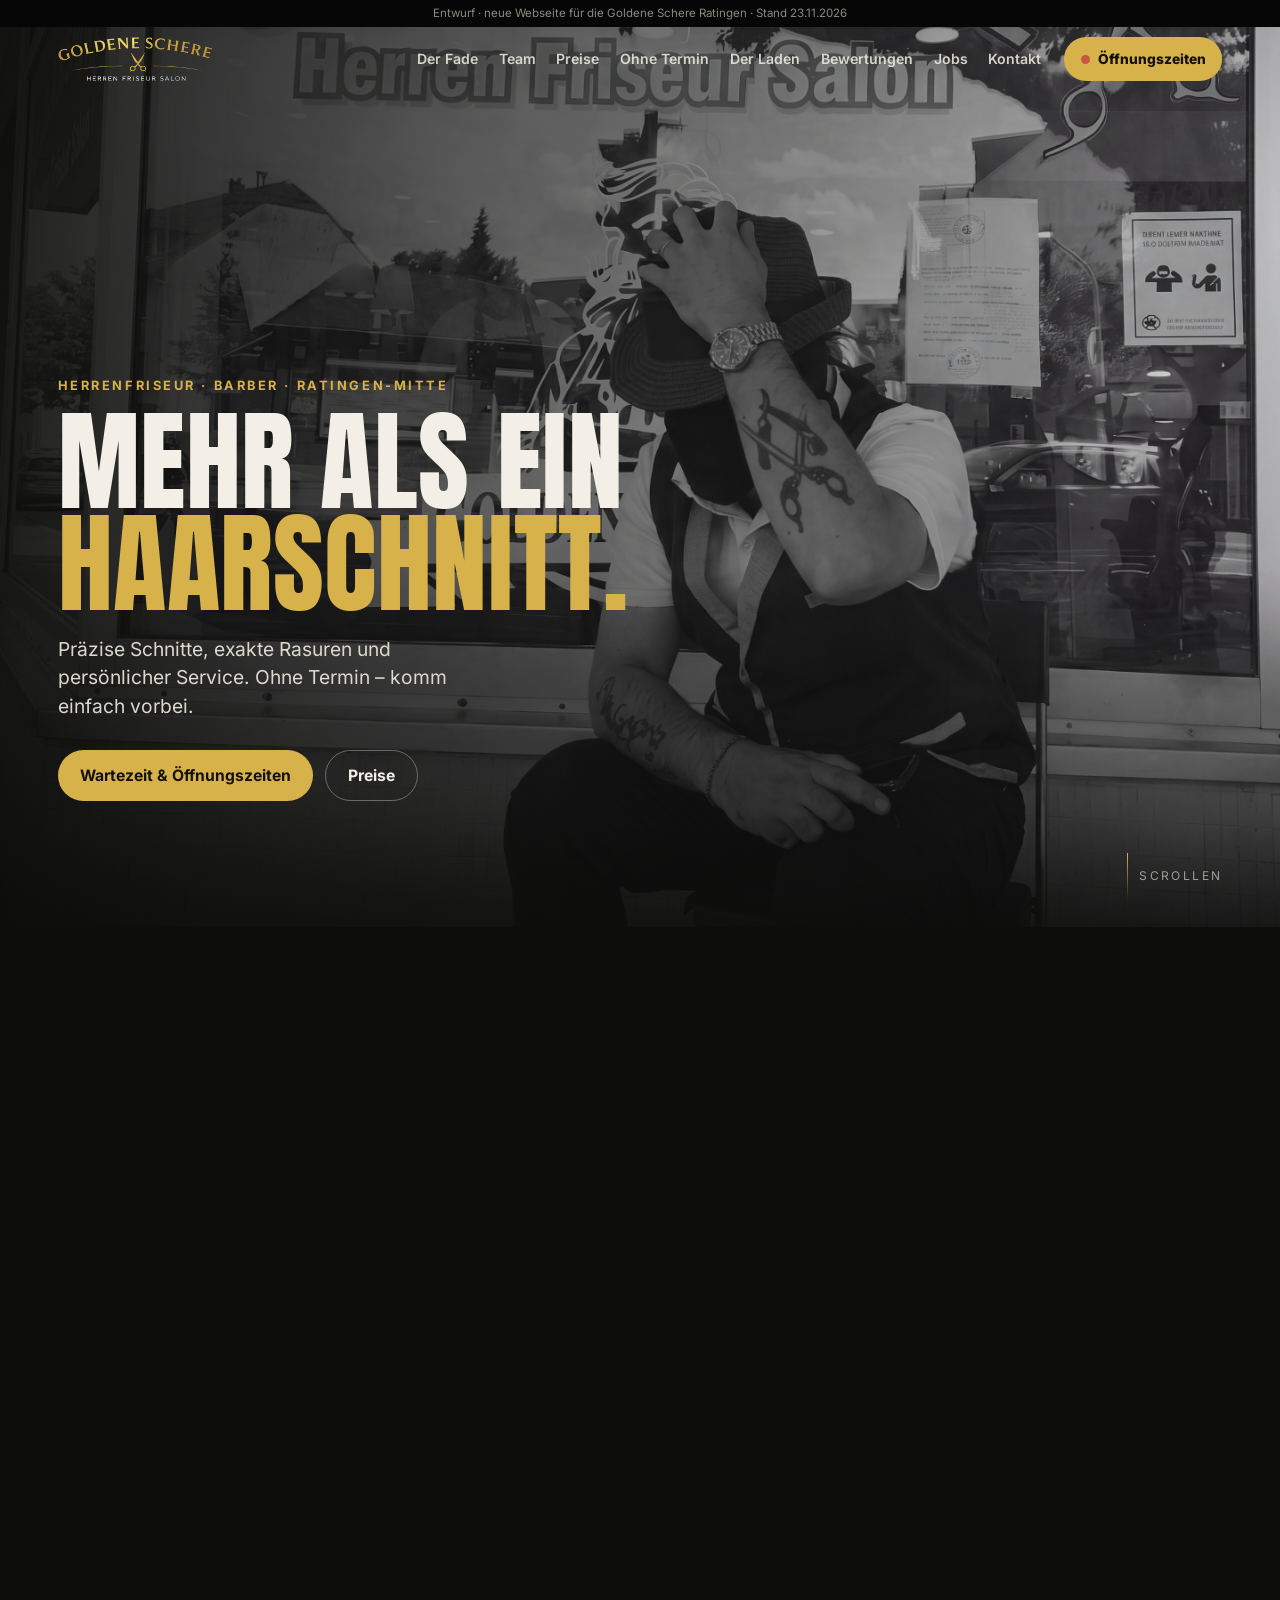
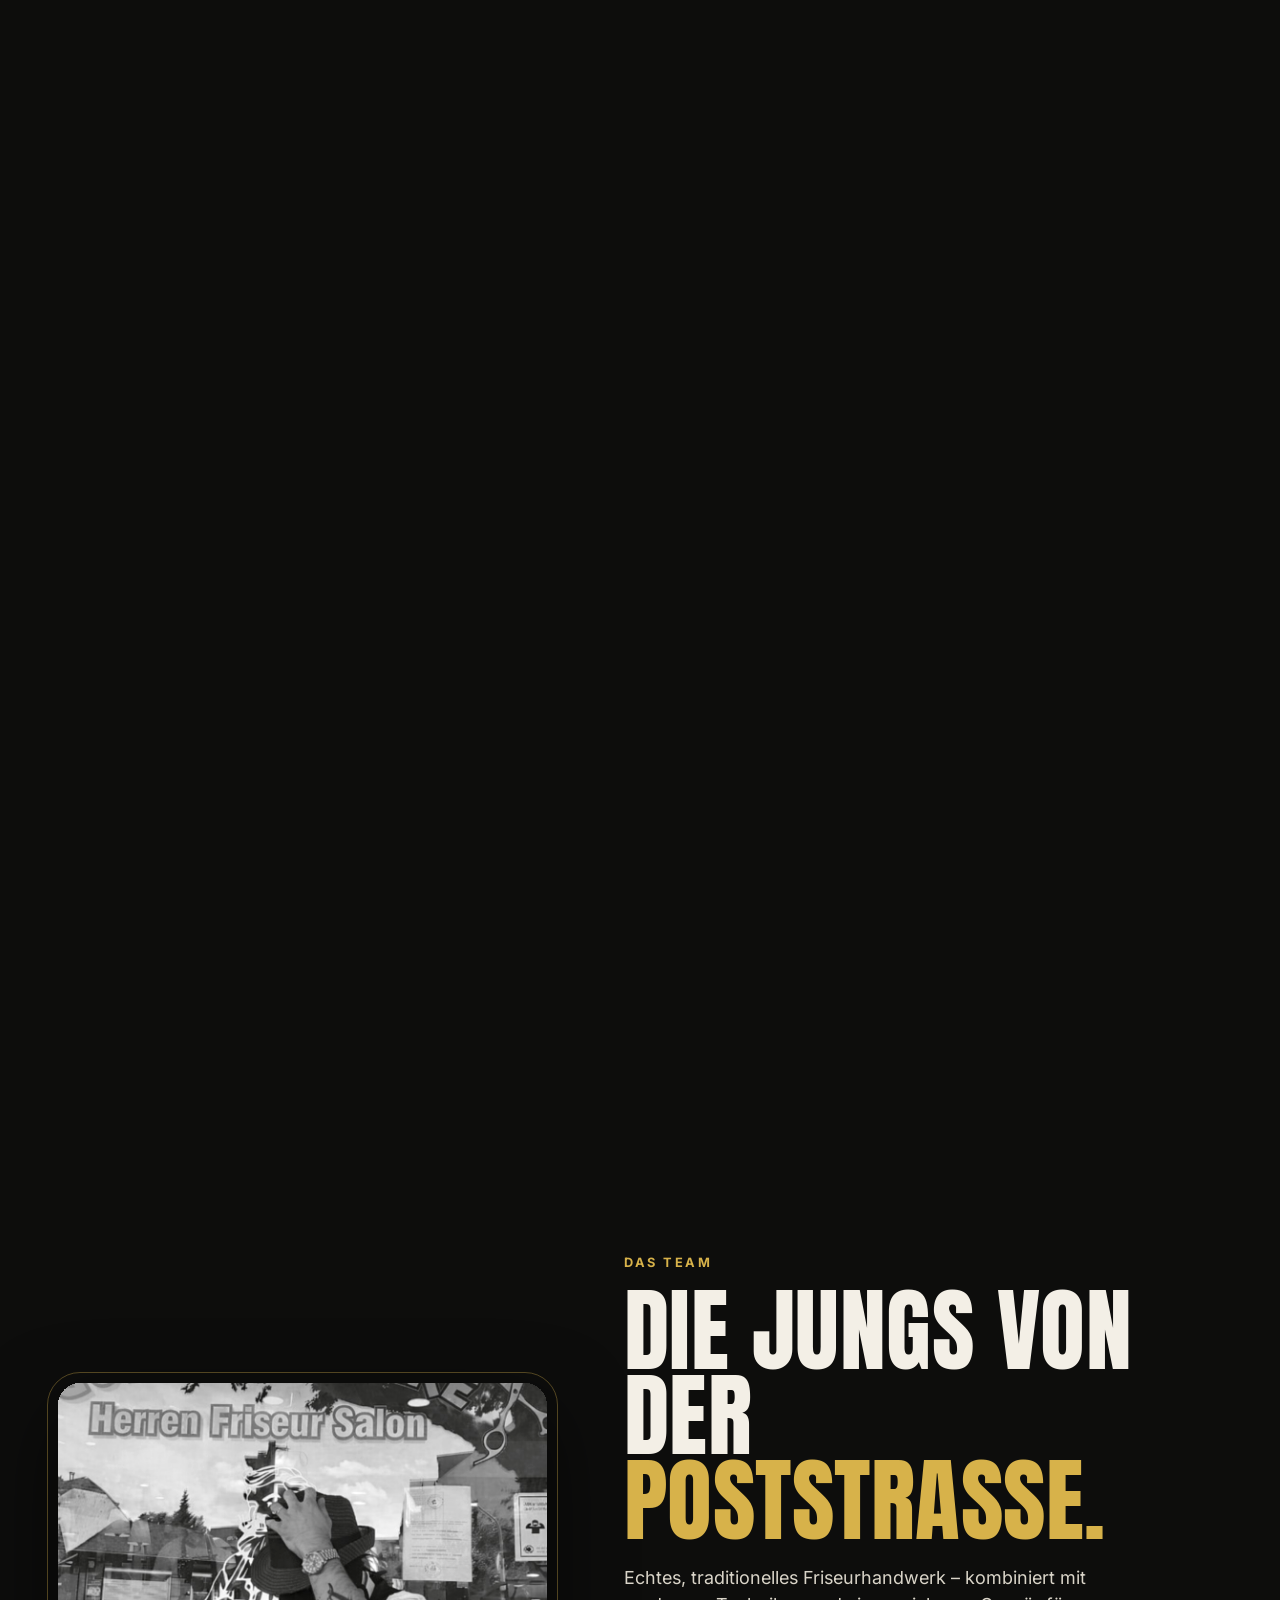
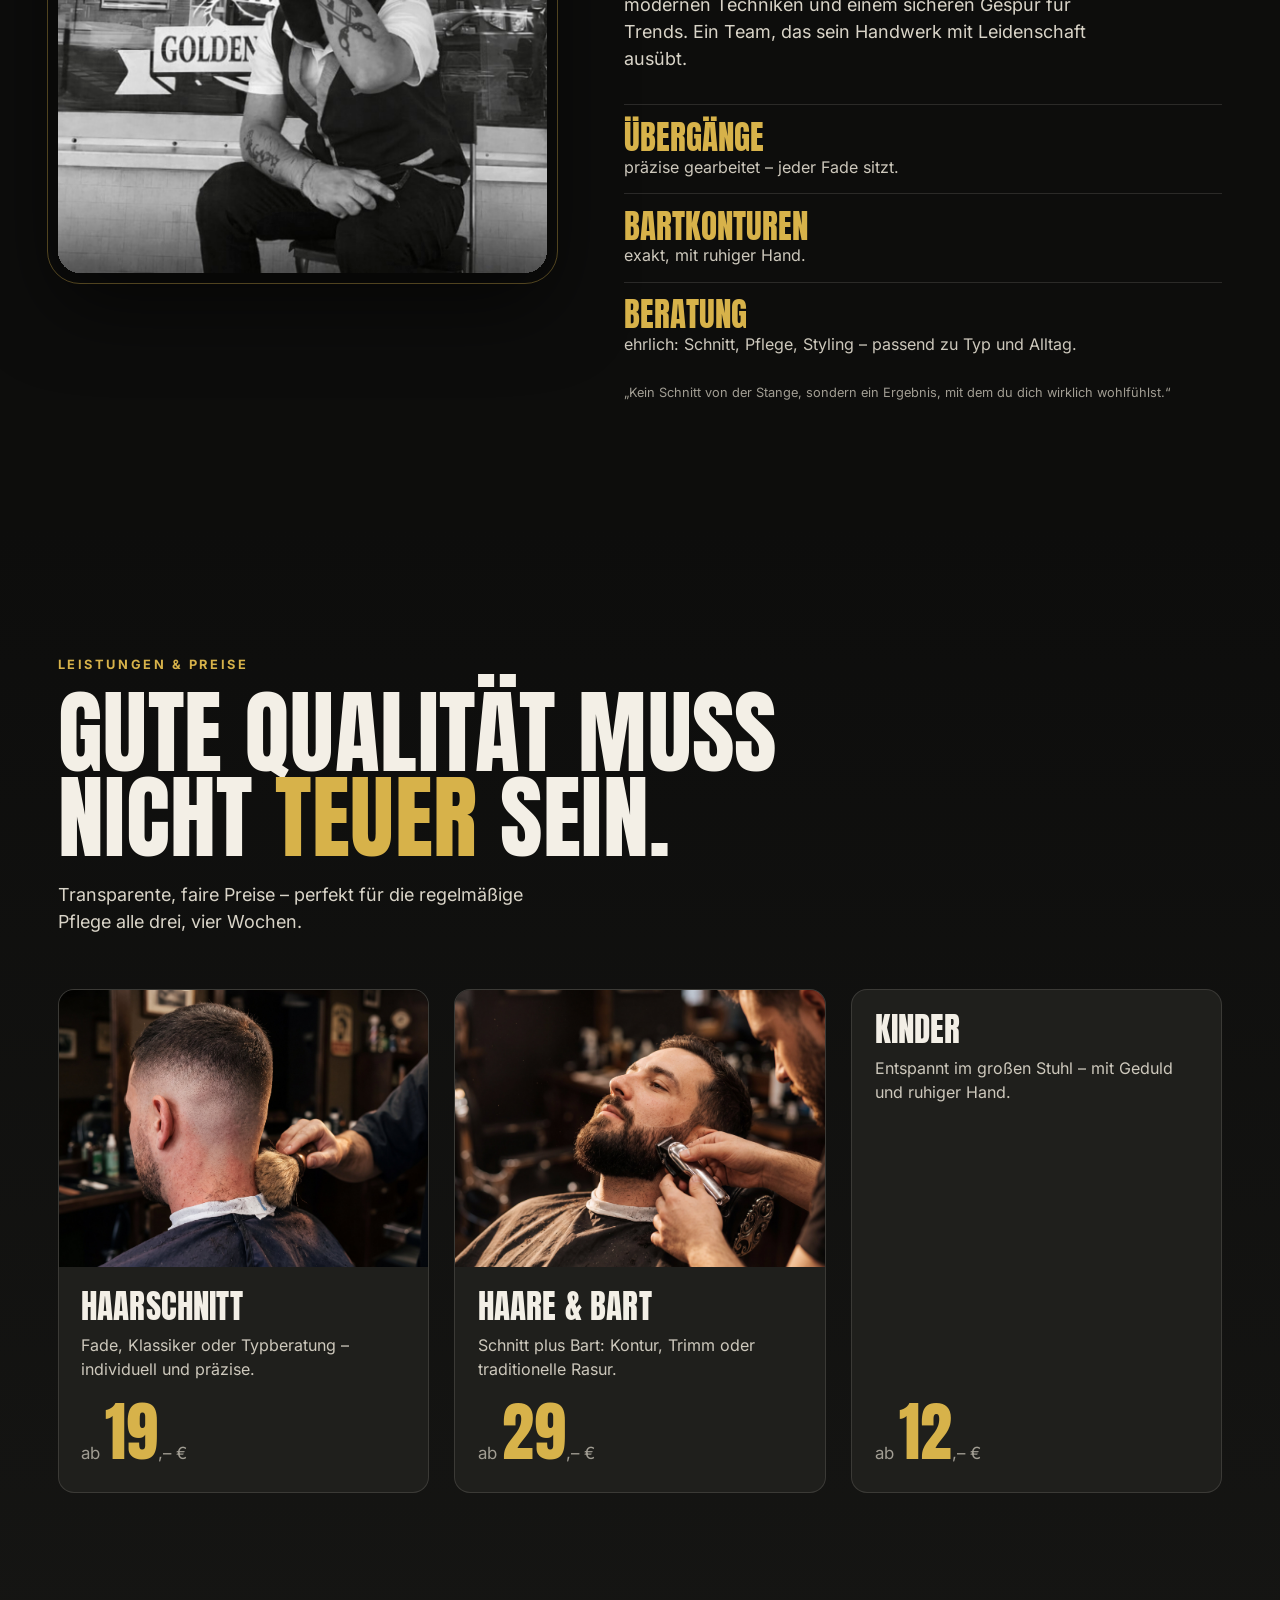
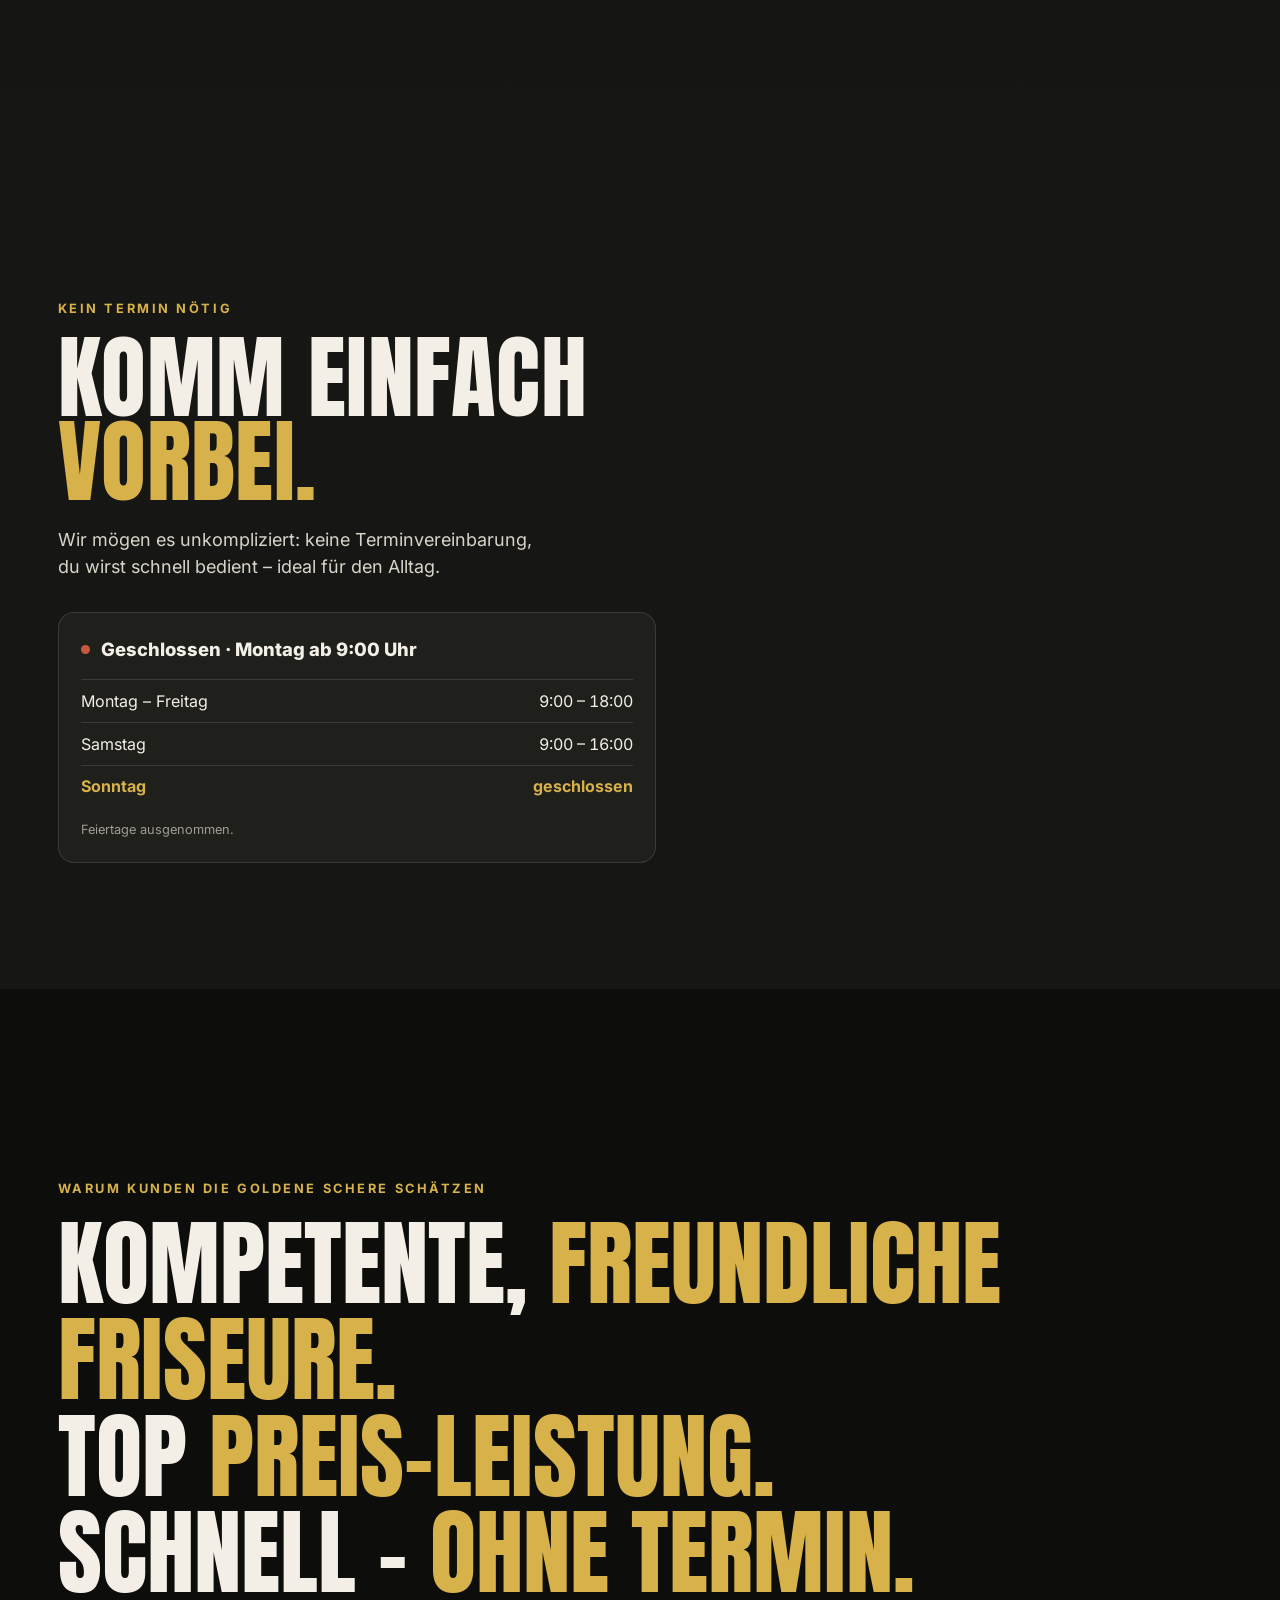
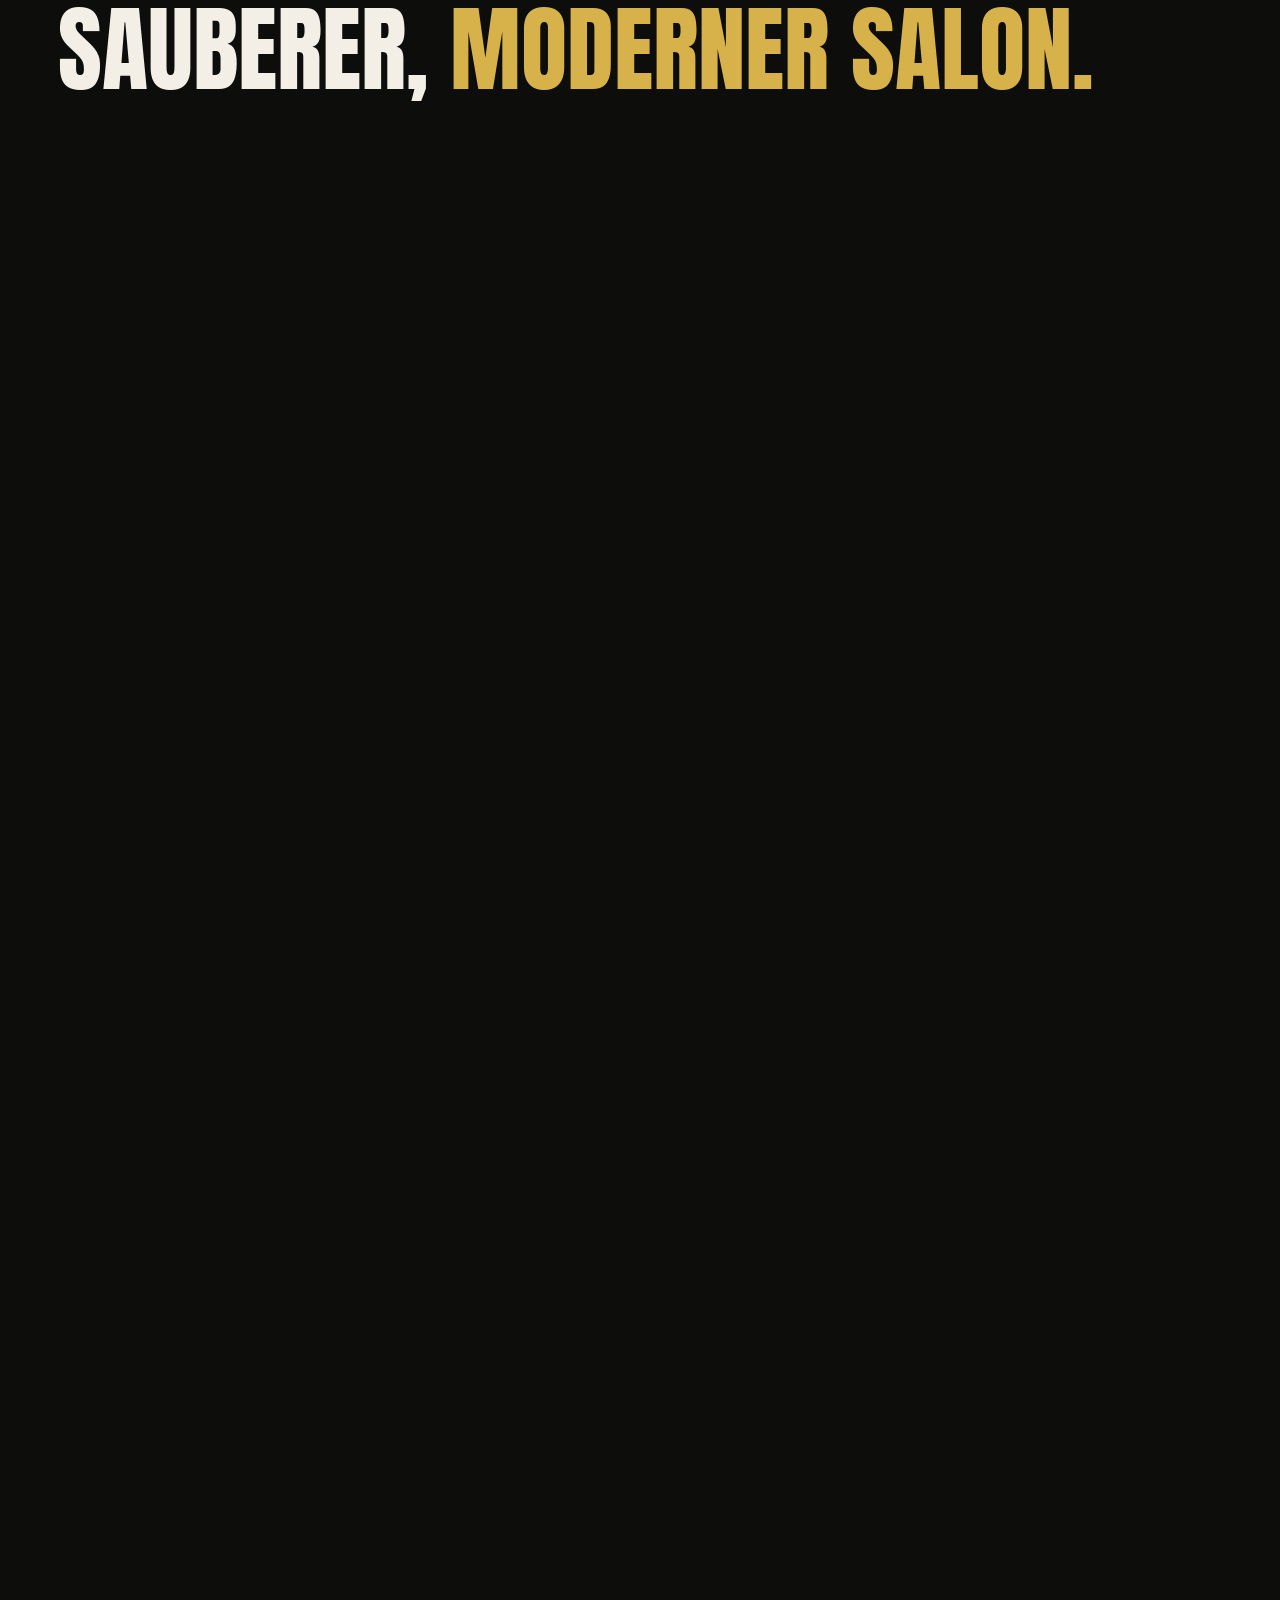
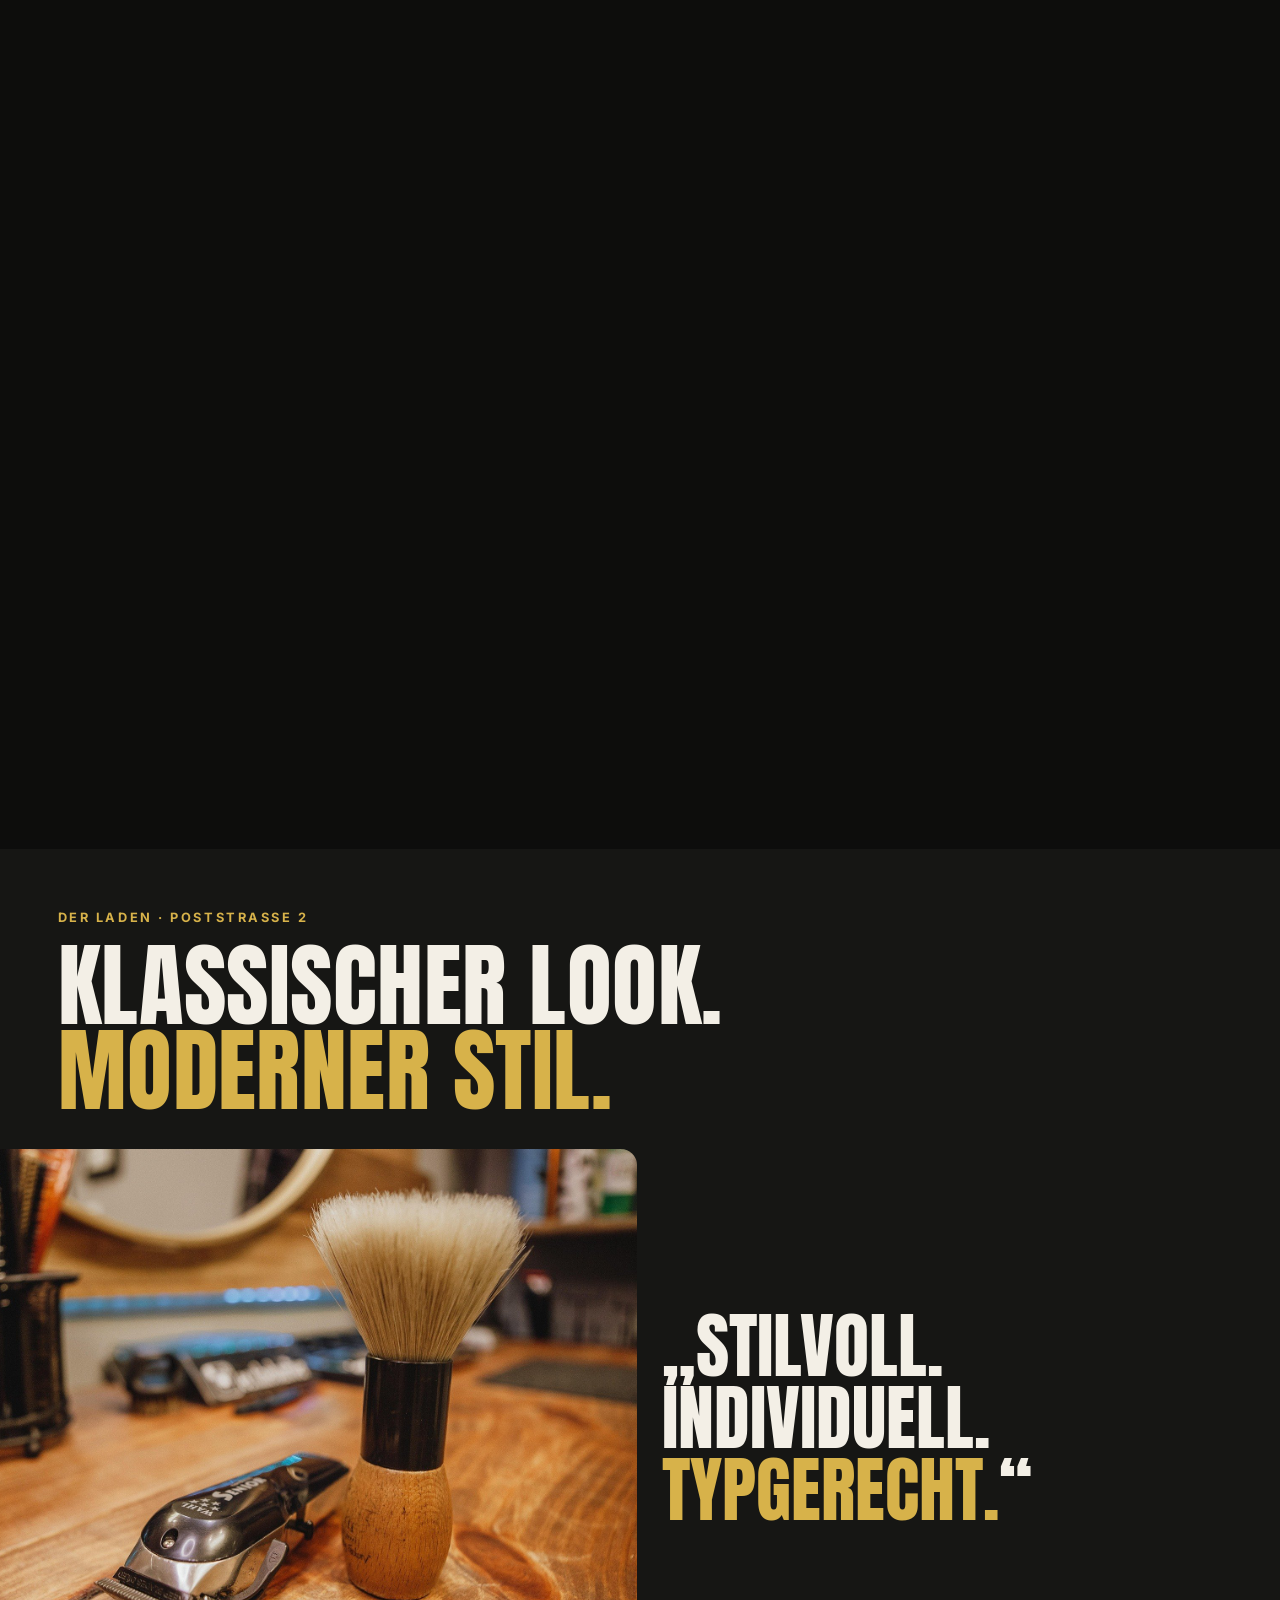
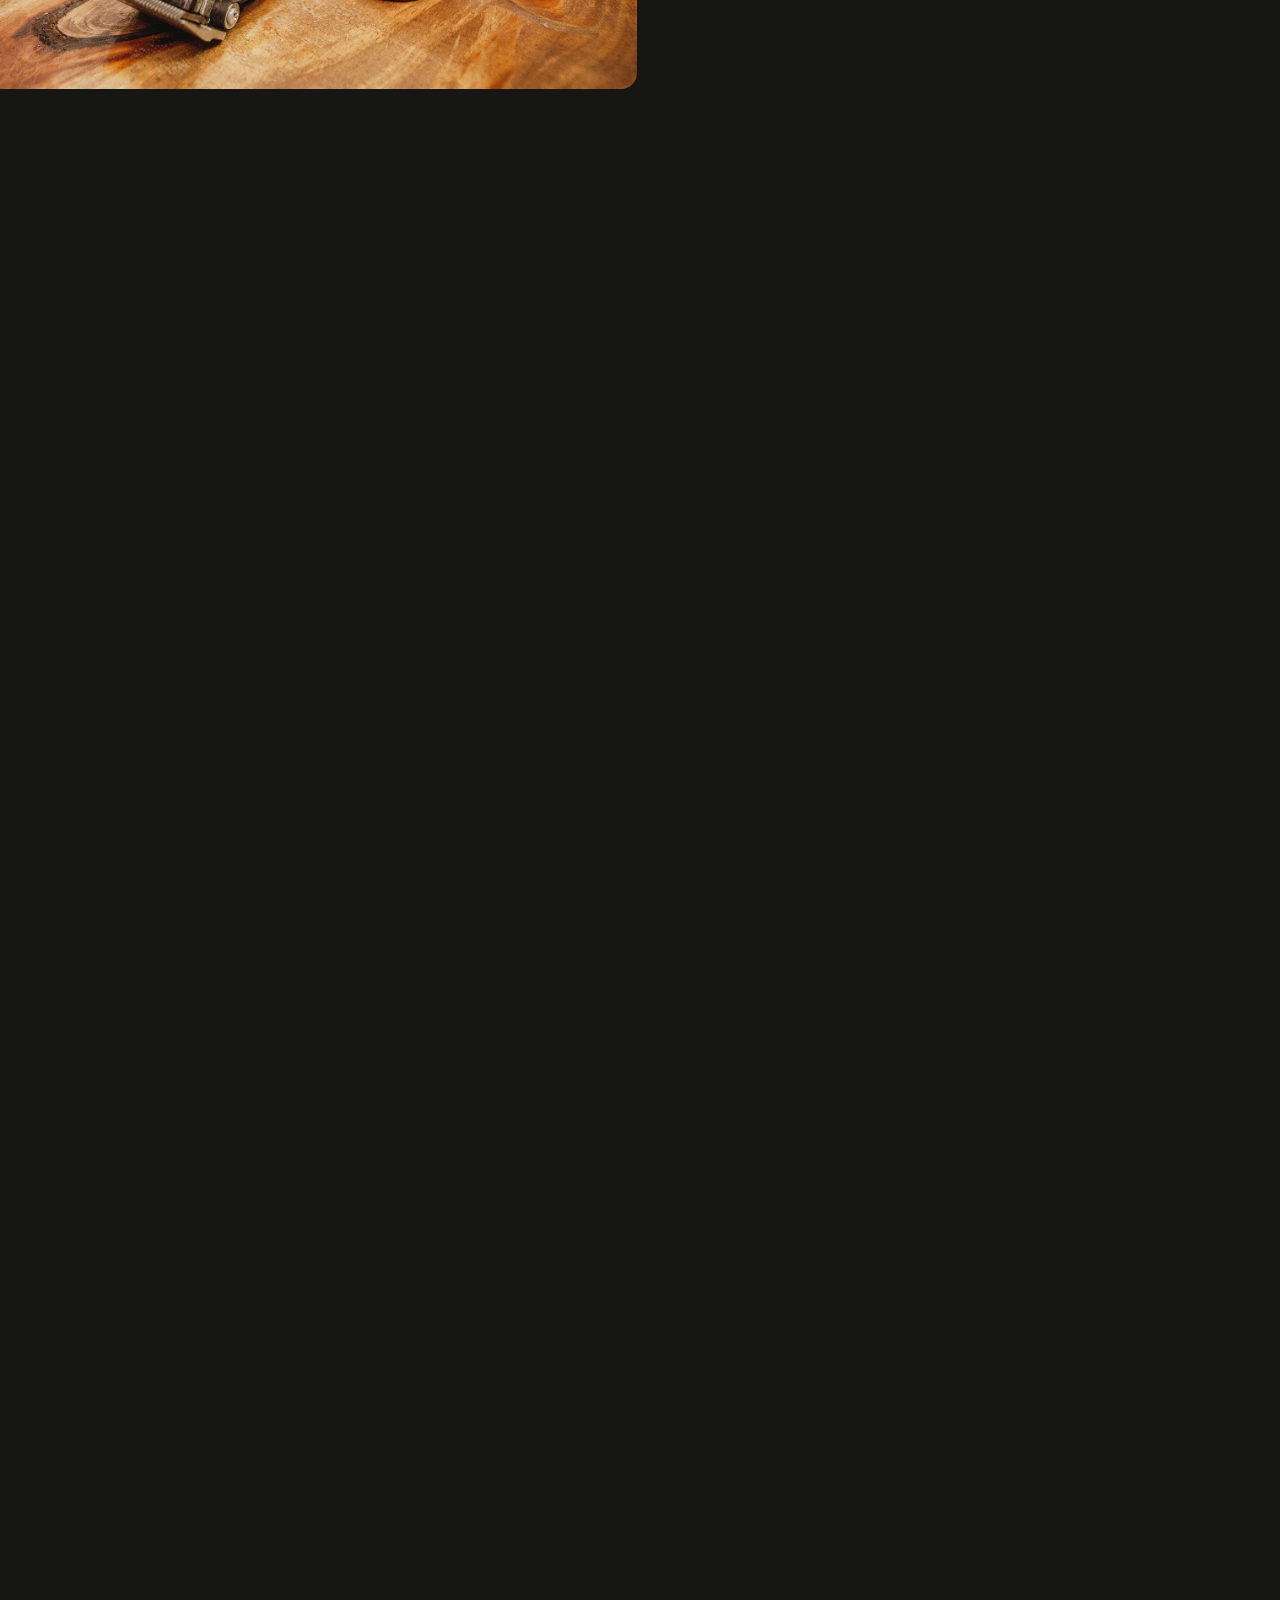
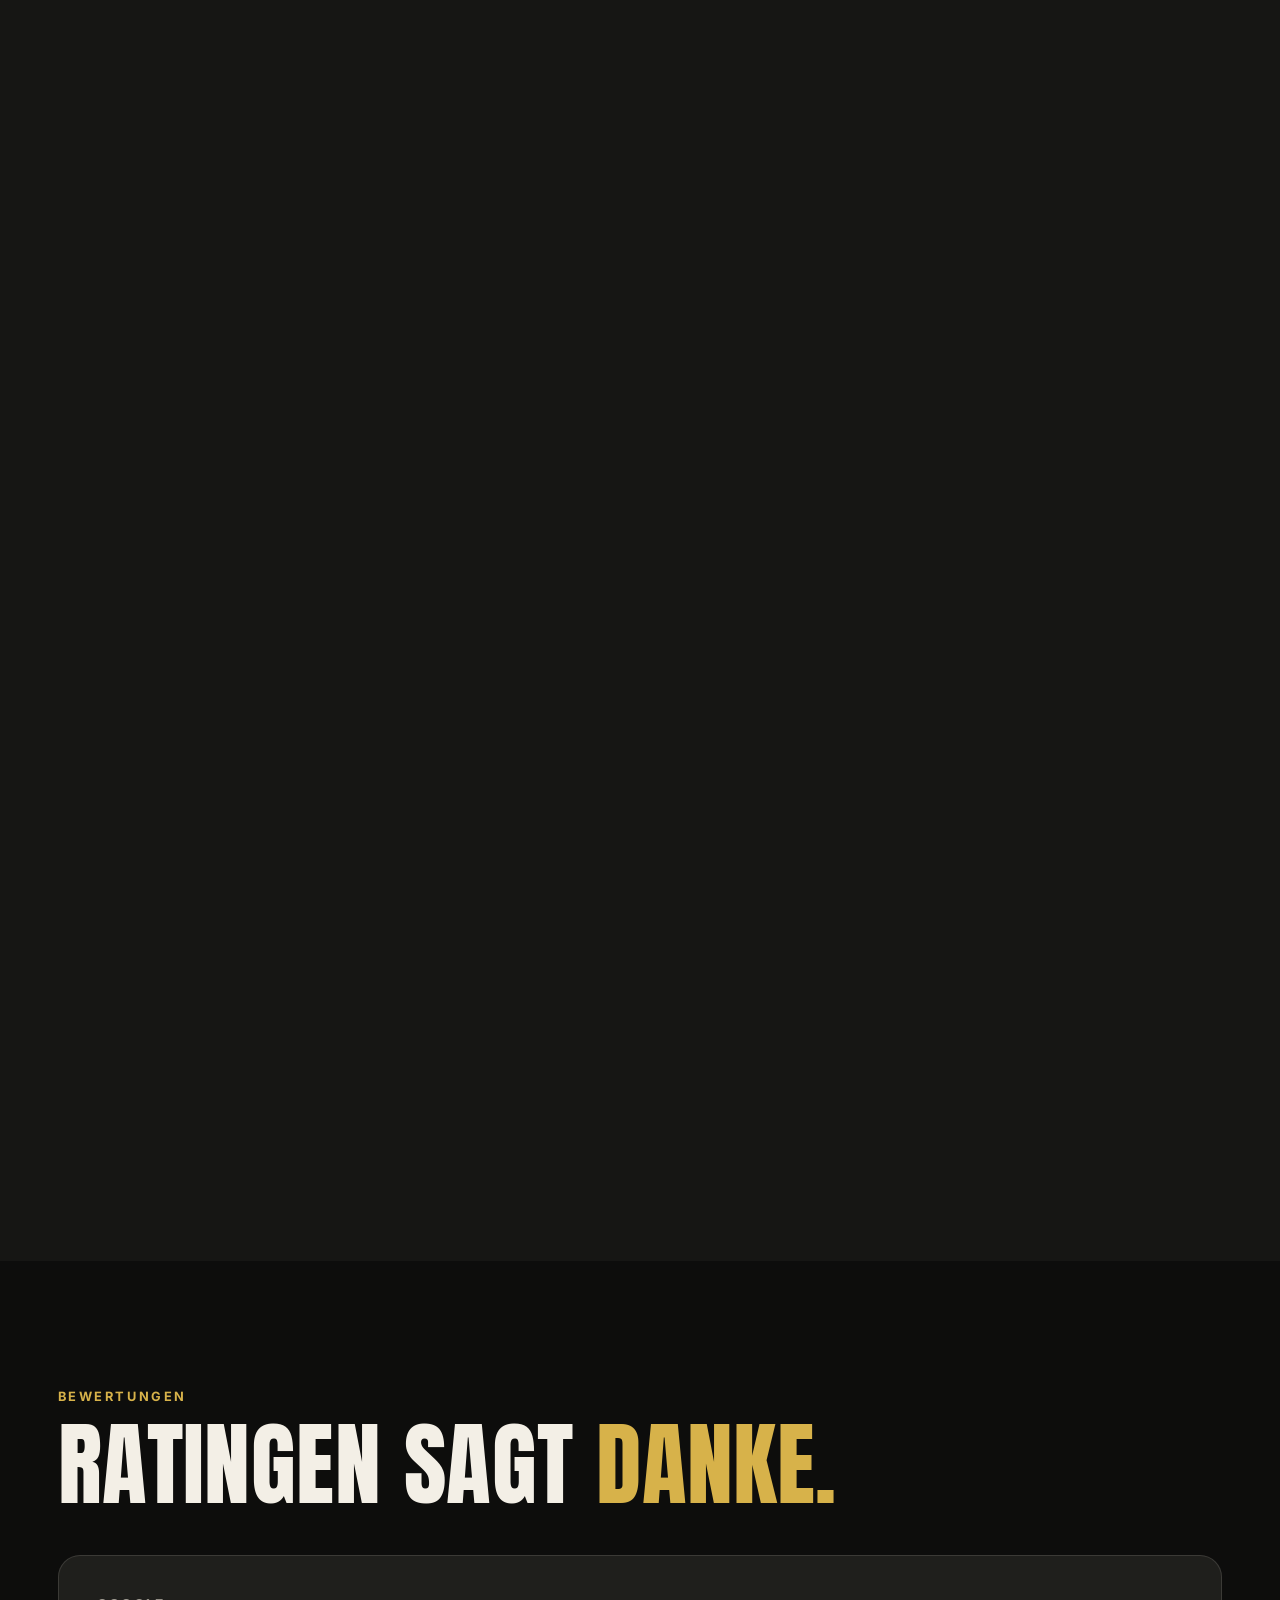
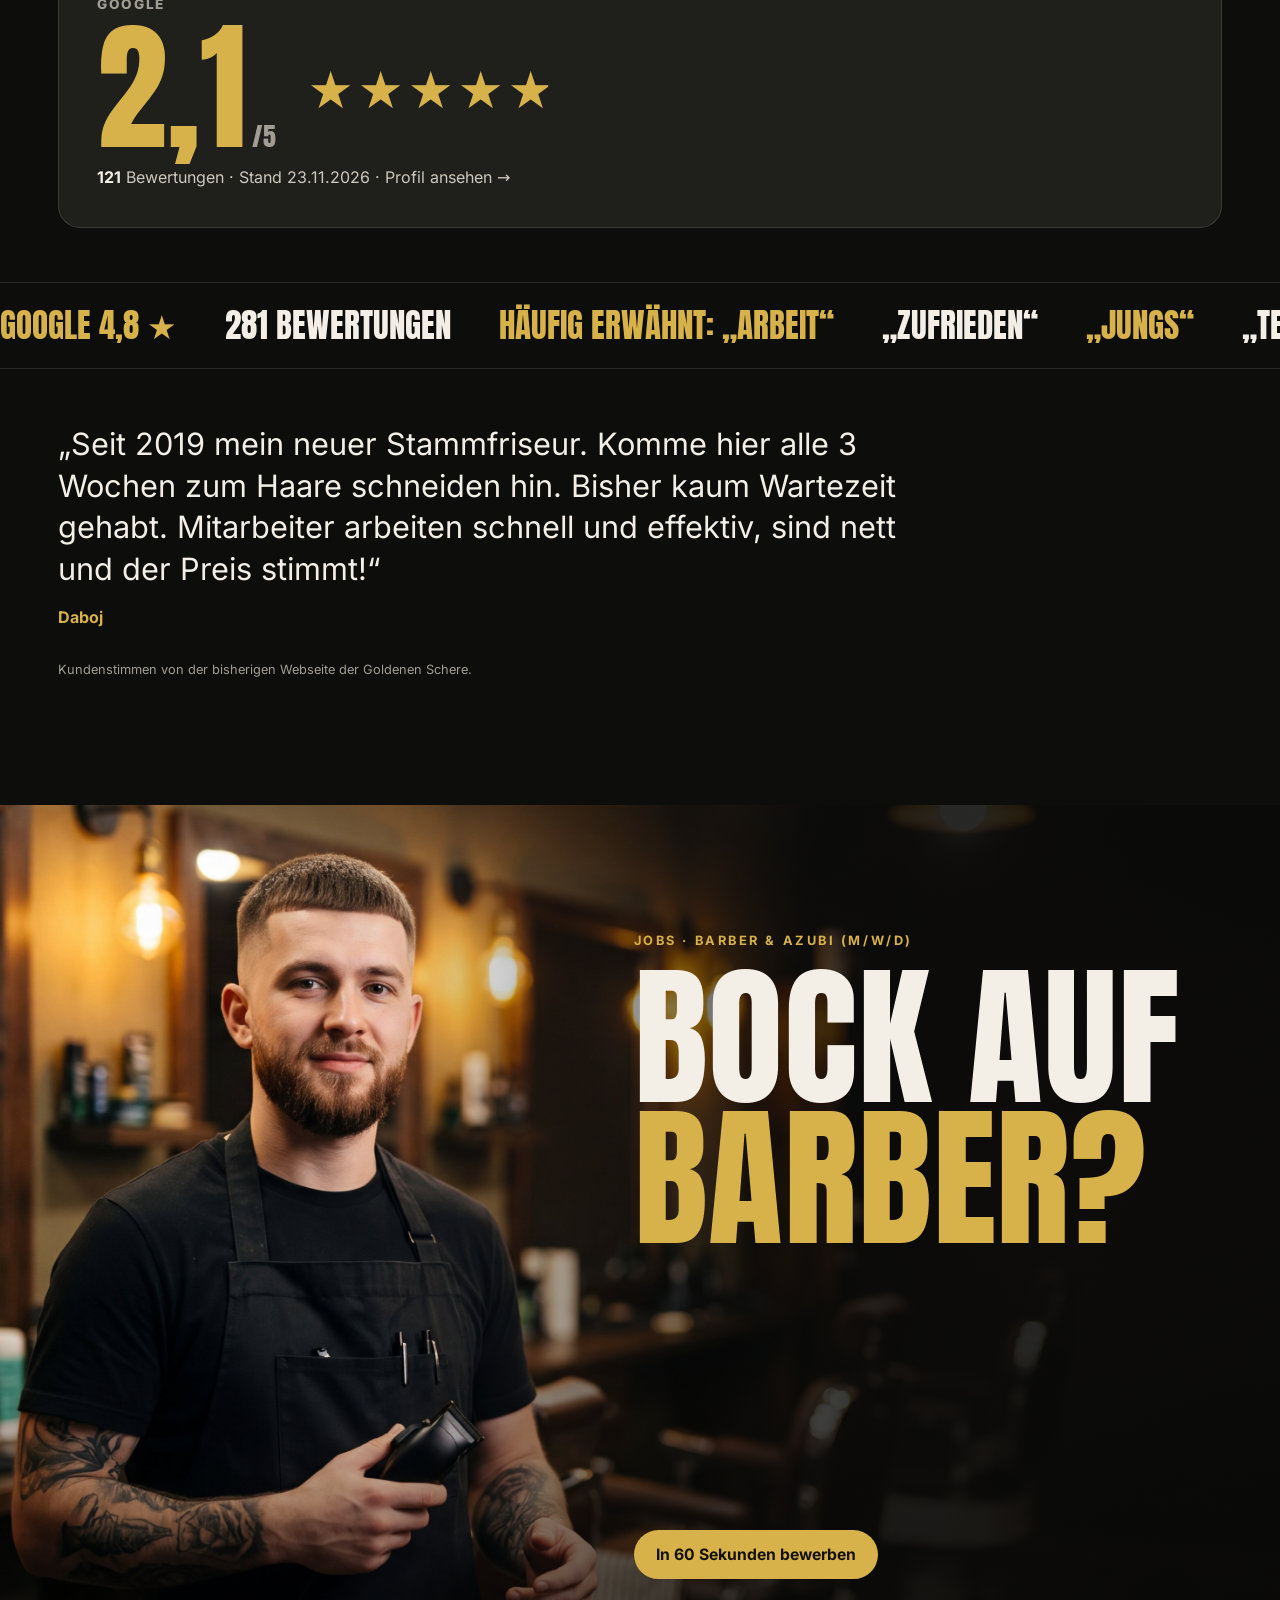
==== commit e0853c65: "Neues Startbild: echter Barber der Goldenen Schere (4K), Variante Salon abends vorbereitet Co-Author" ====
--- a/site/index.html
+++ b/site/index.html
@@ -32,7 +32,7 @@
 <!-- 1 HERO: Clipper fährt über den Screen und hinterlässt den Fade -->
 <section class="ch hero" id="hero">
   <div class="stage">
-    <img class="hero-img" data-img="hero" alt="" aria-hidden="true">
+    <img class="hero-img" data-img="heroA" alt="" aria-hidden="true">
     <div class="hero-shade"></div>
     <div class="fadewall" aria-hidden="true"><div class="fw-grad"></div><div class="fw-grain"></div></div>
     <img class="clipper" data-img="clipper" alt="" aria-hidden="true">
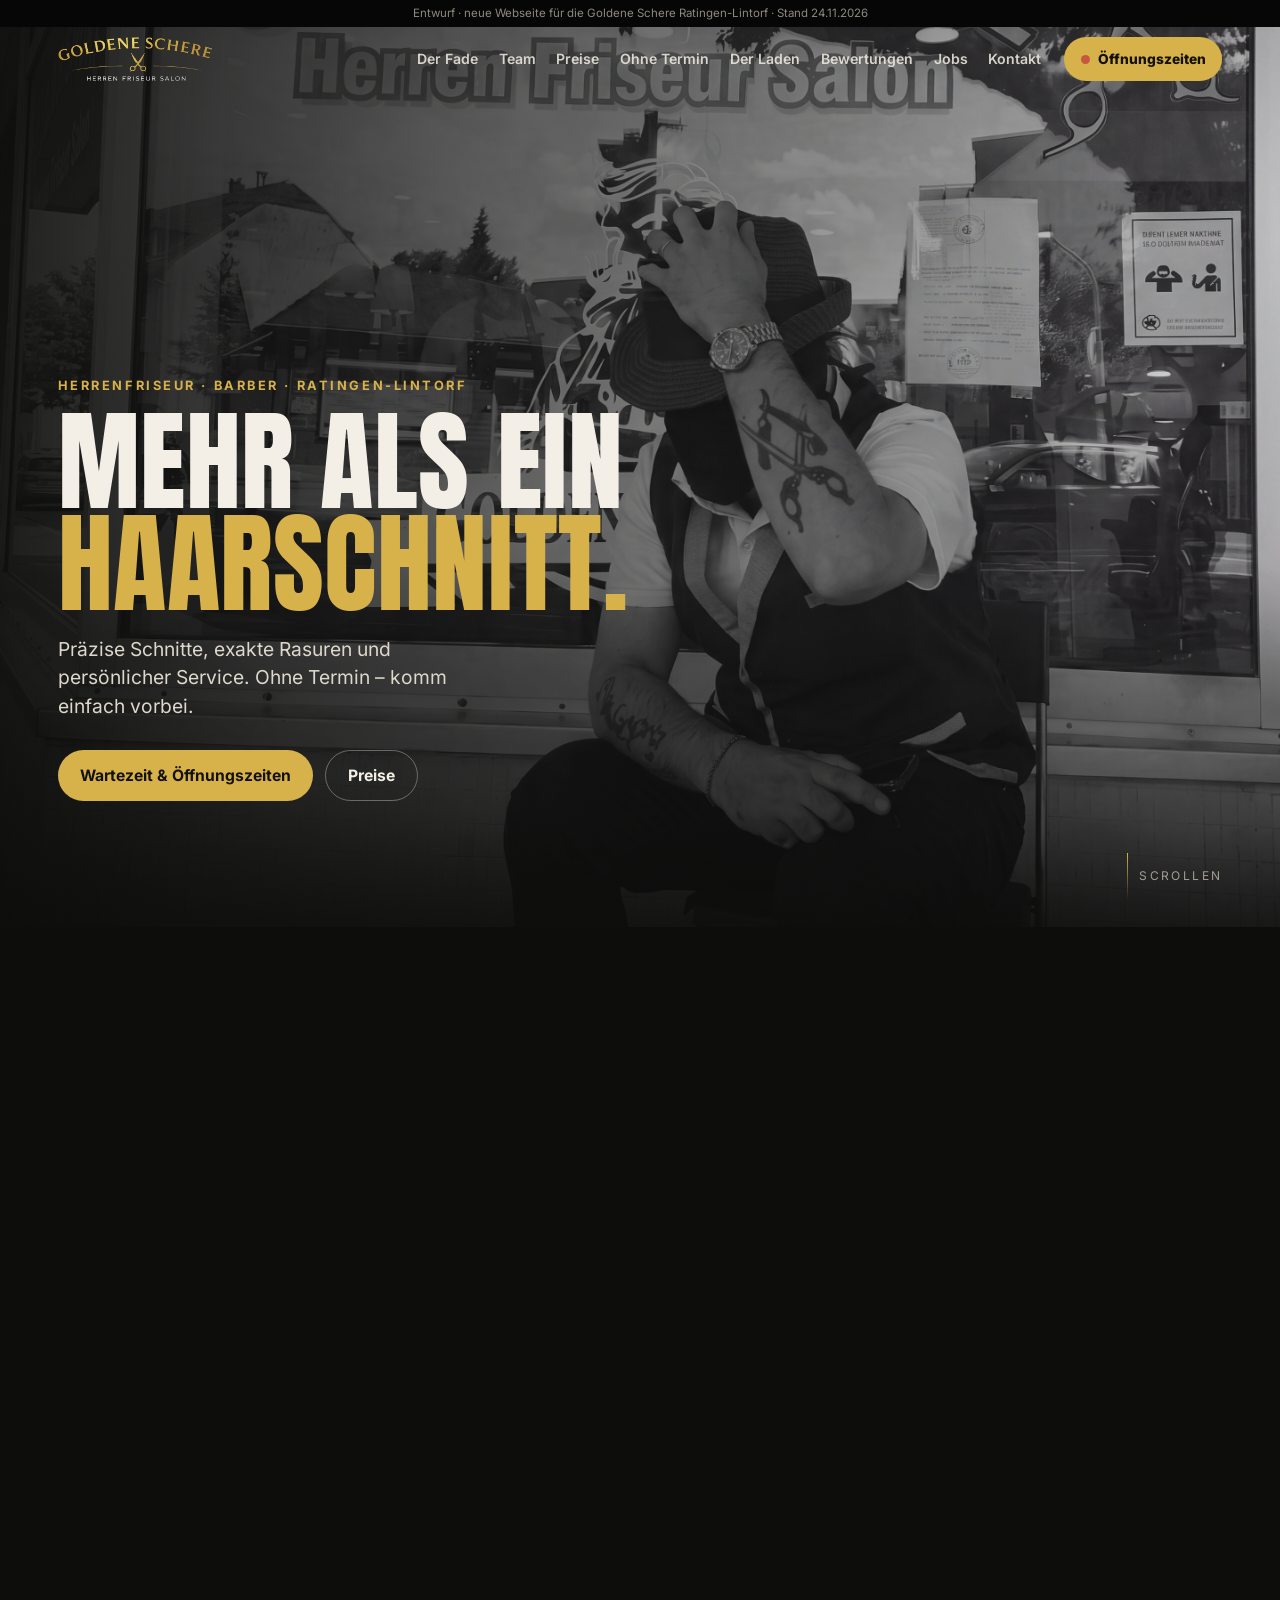
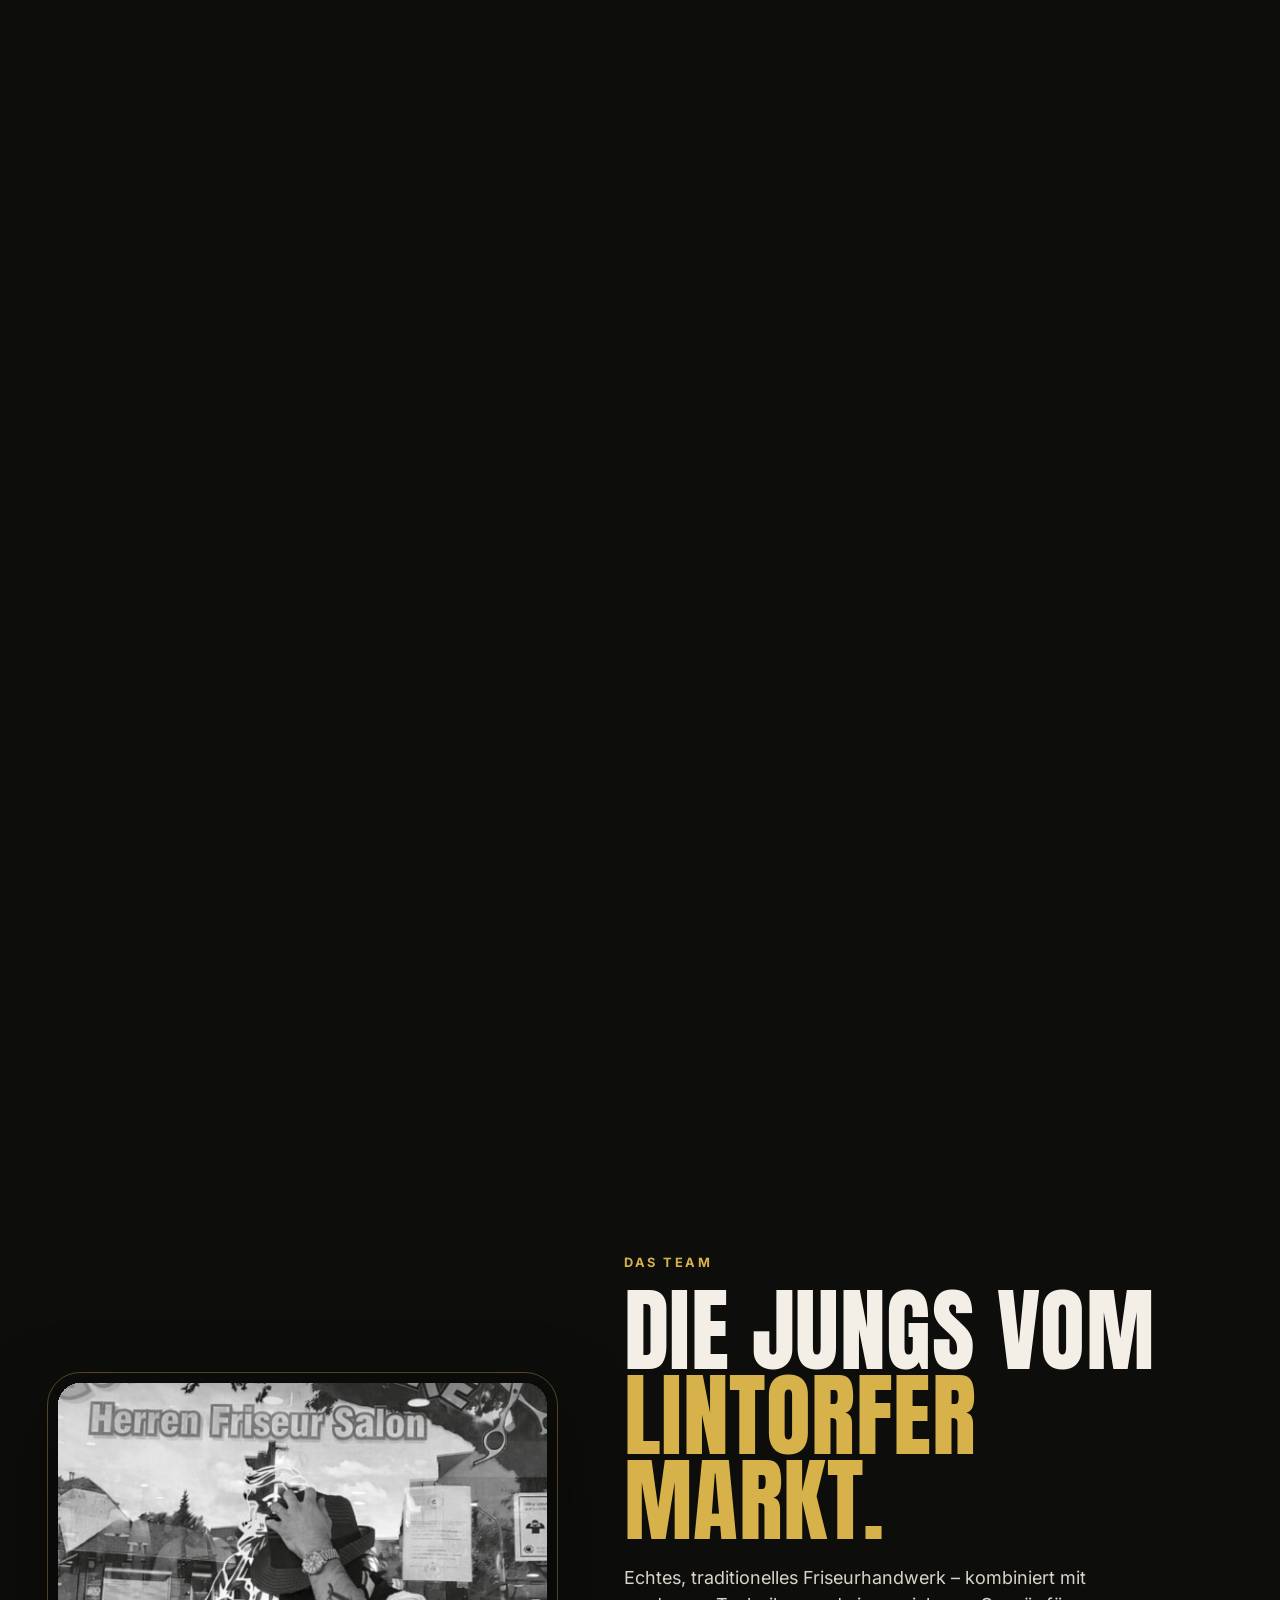
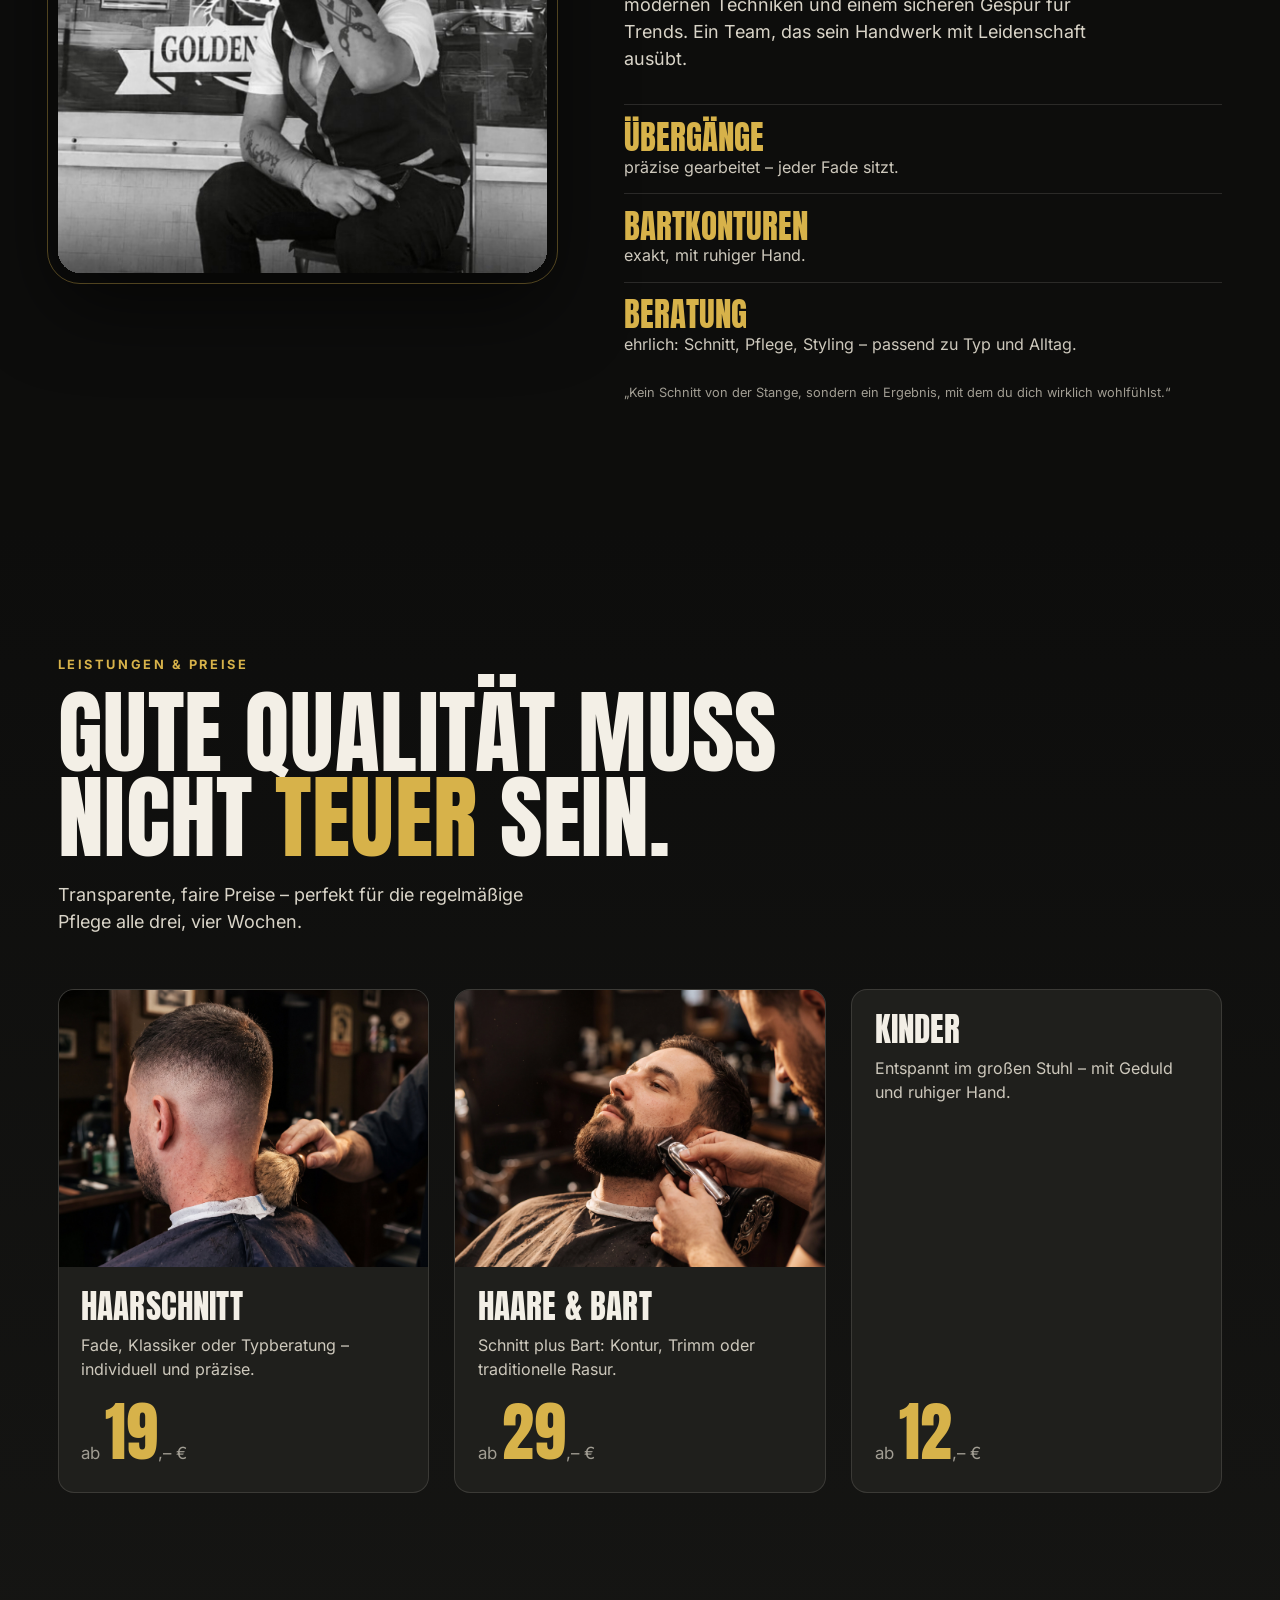
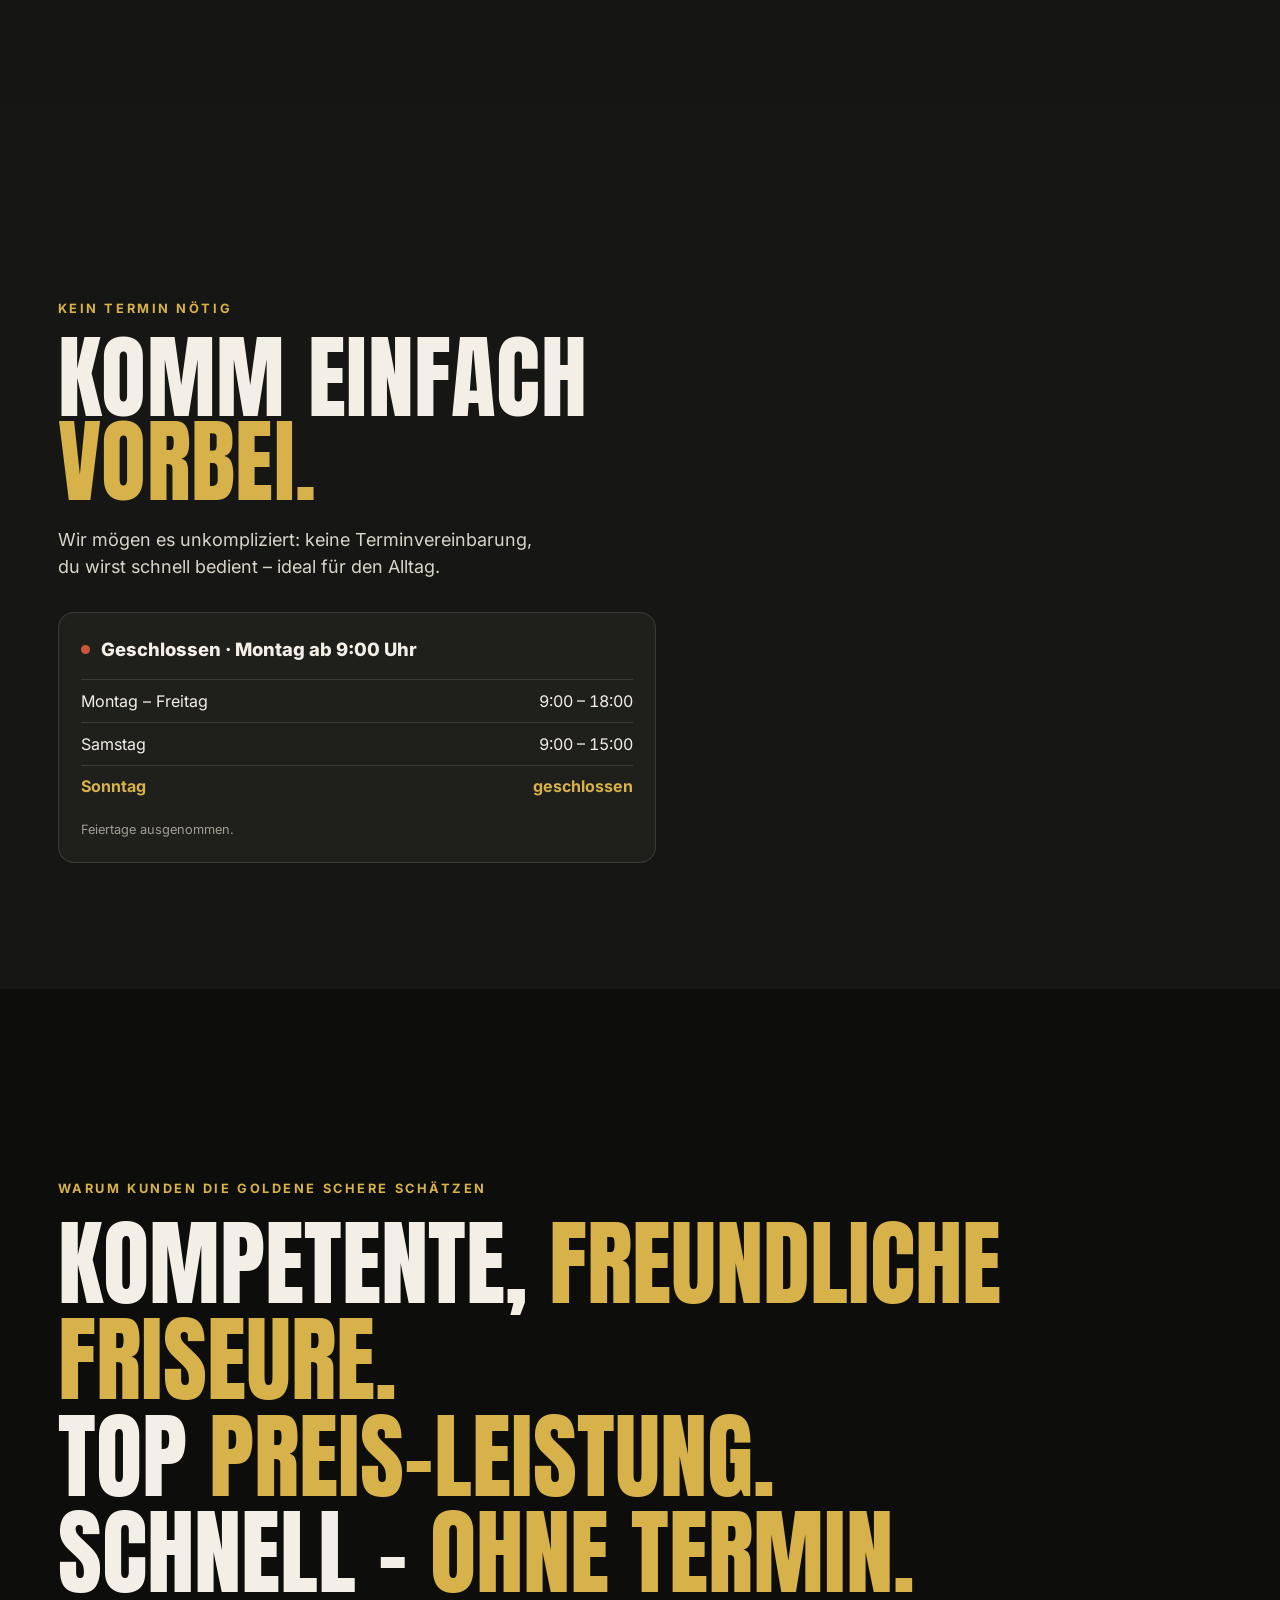
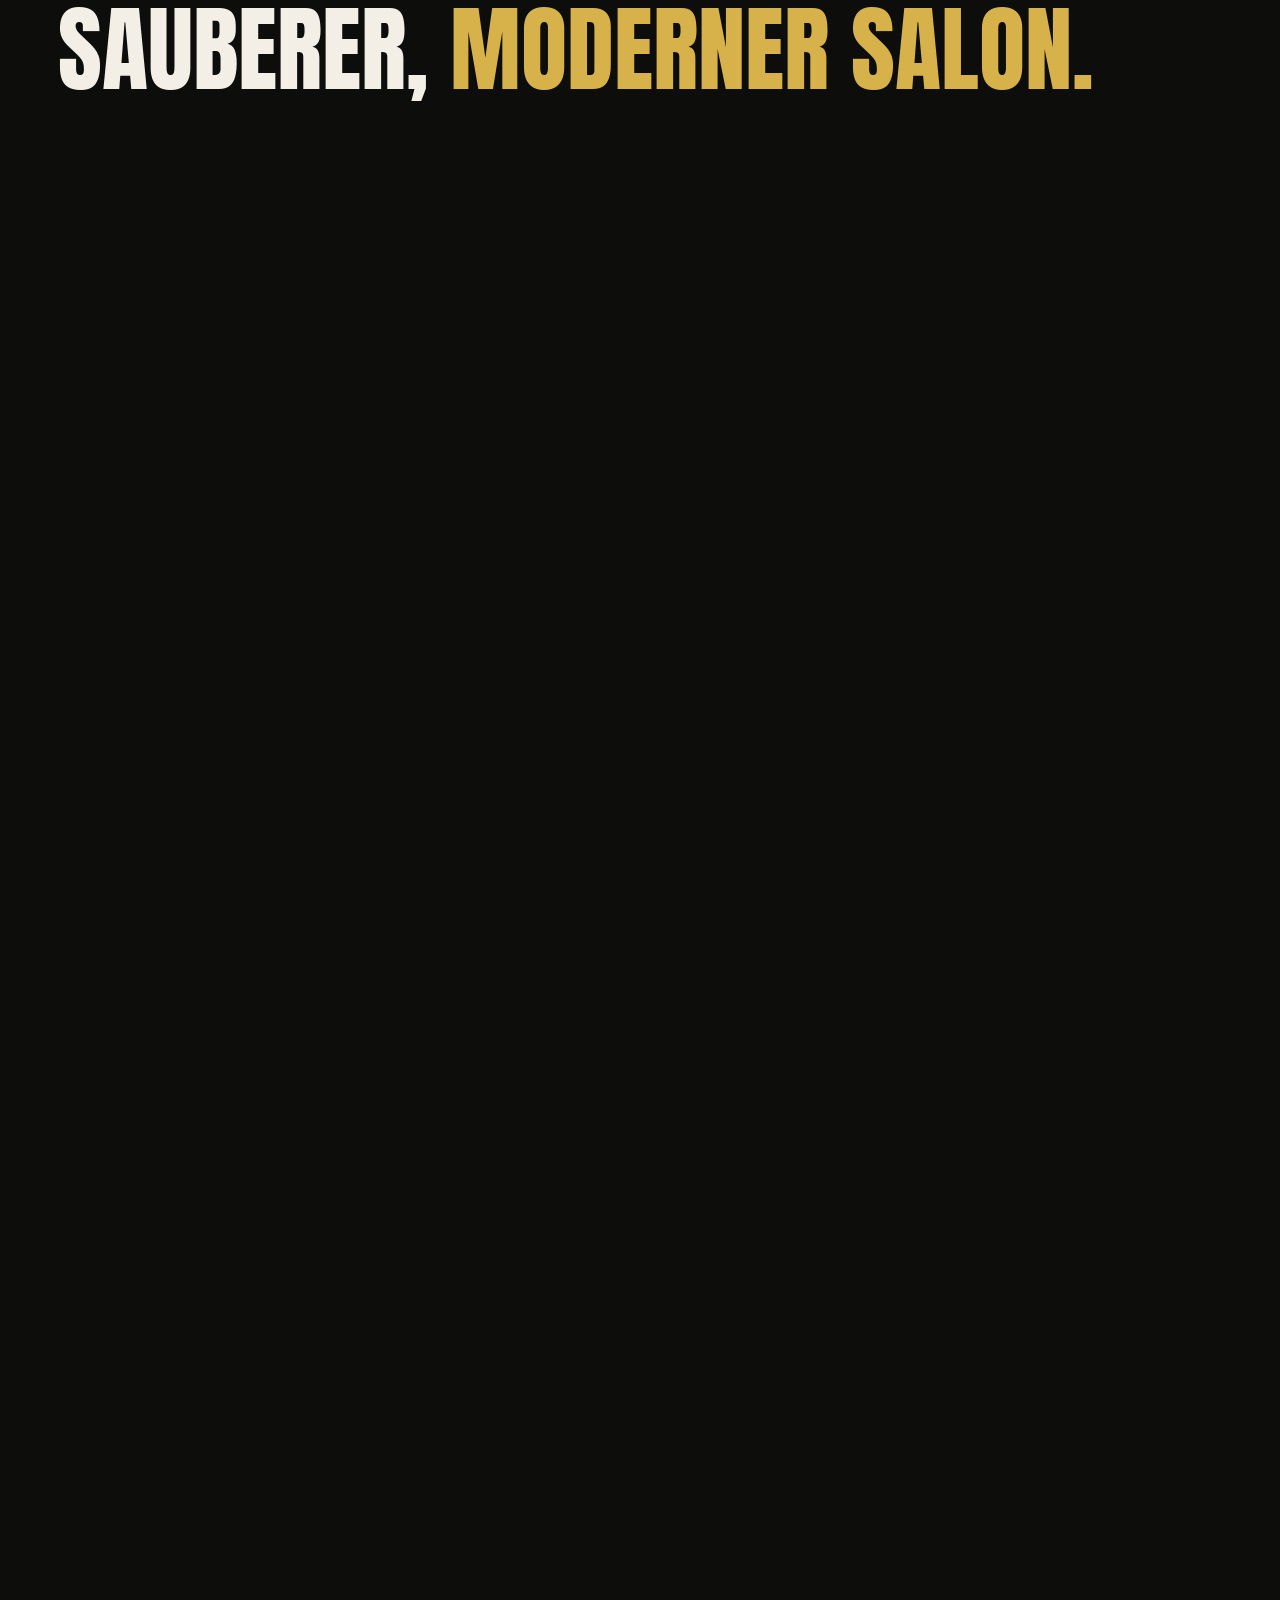
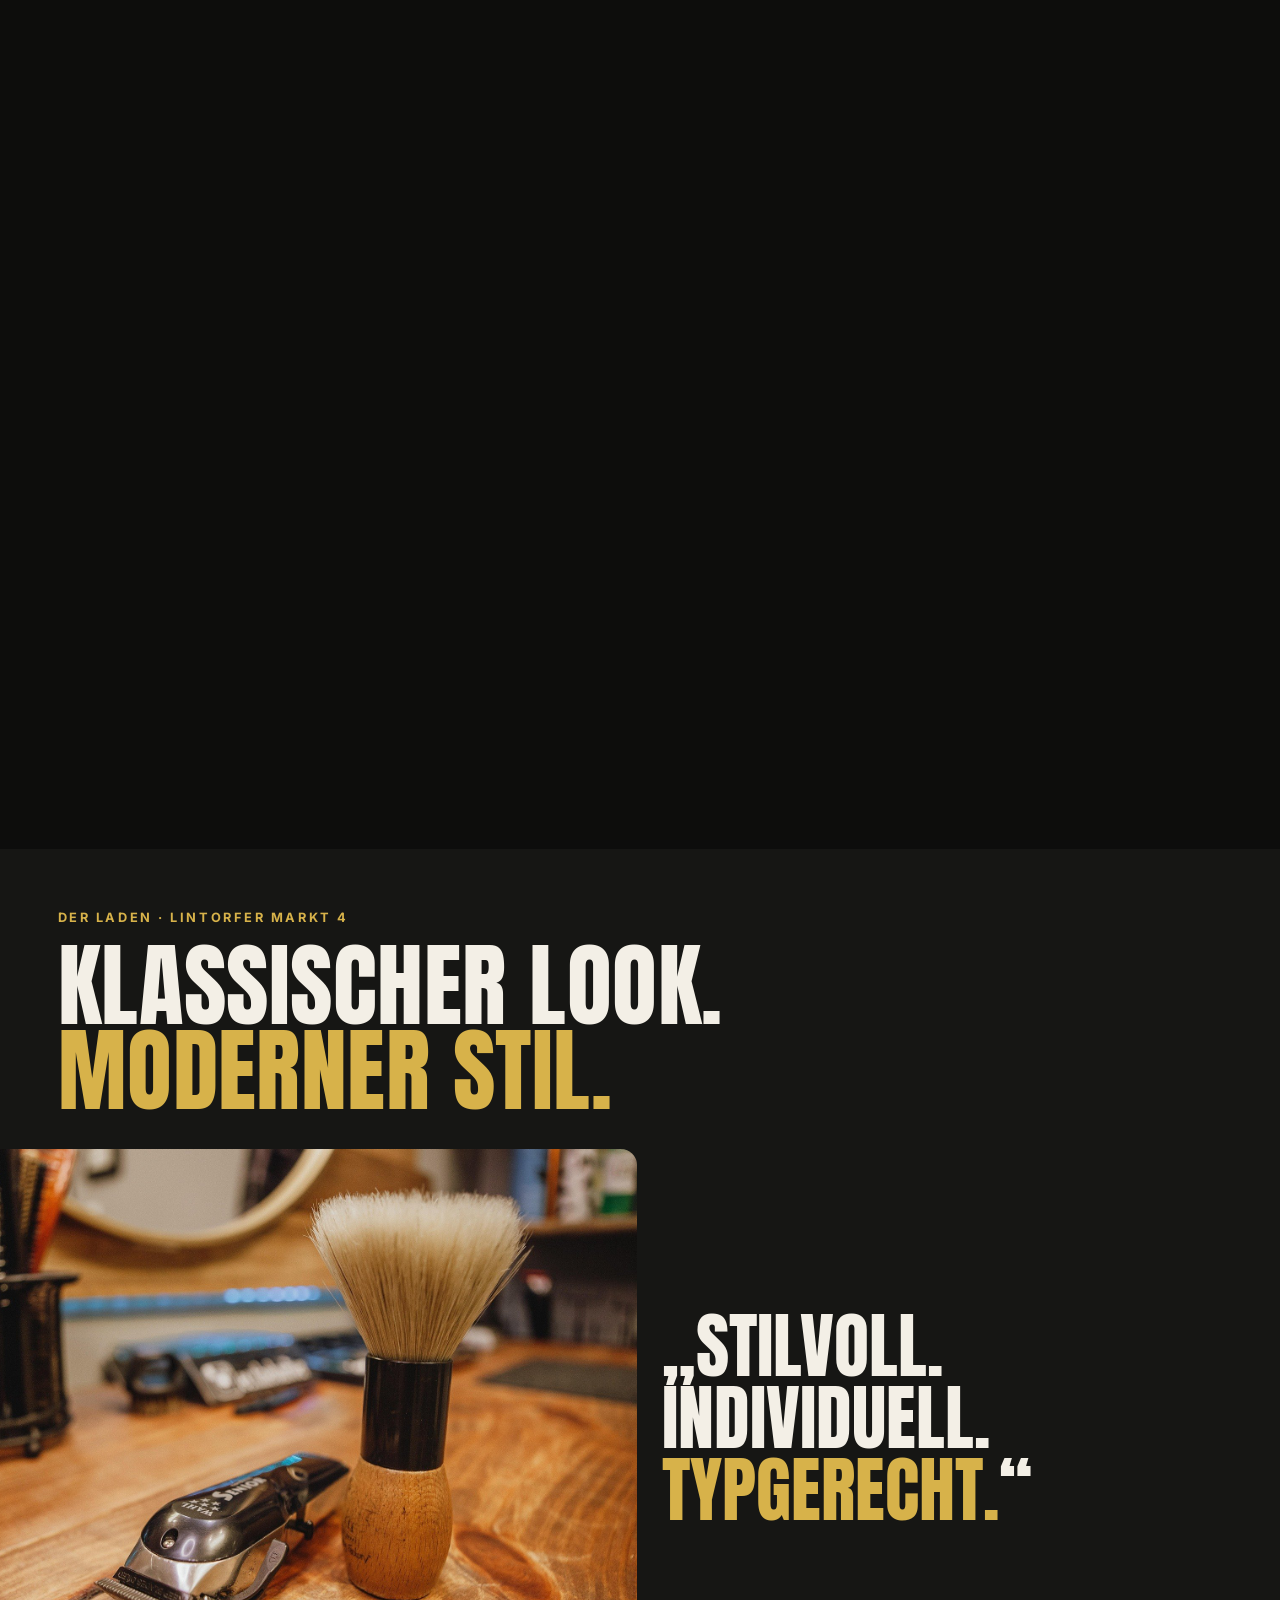
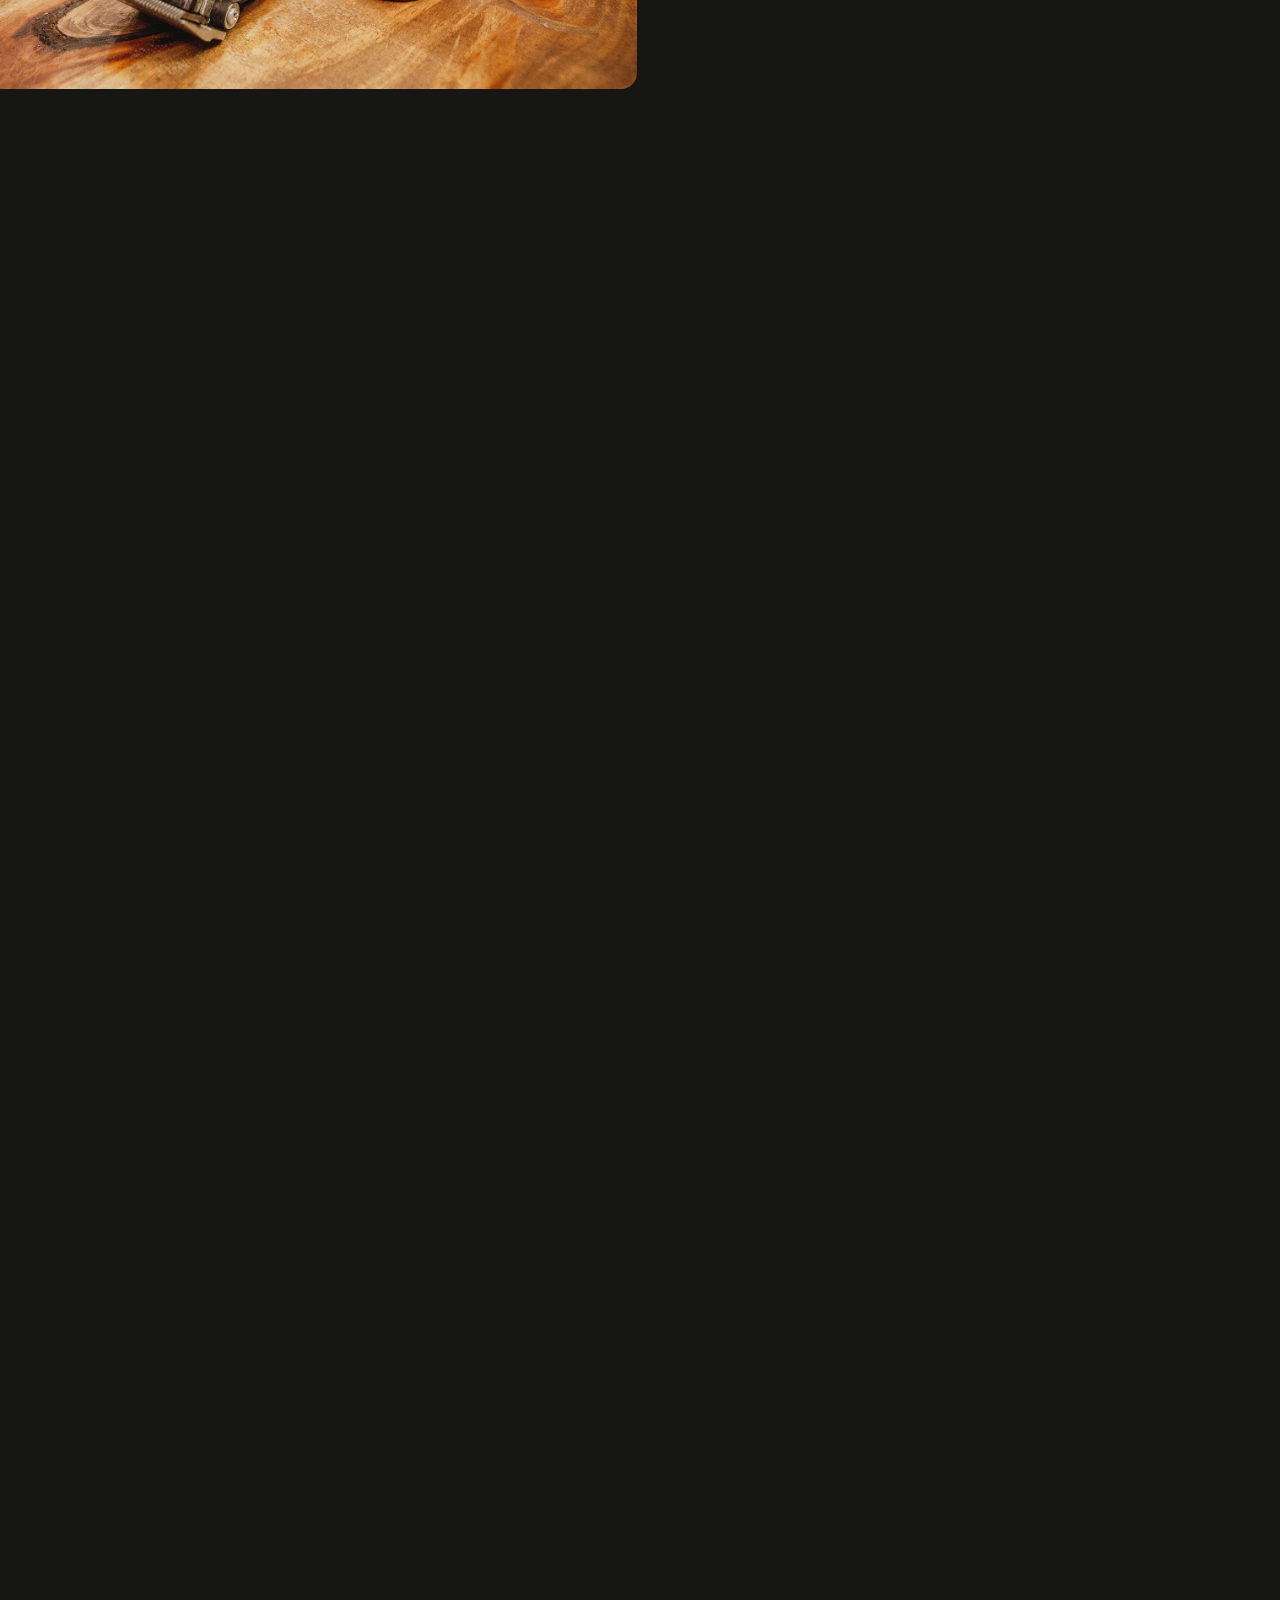
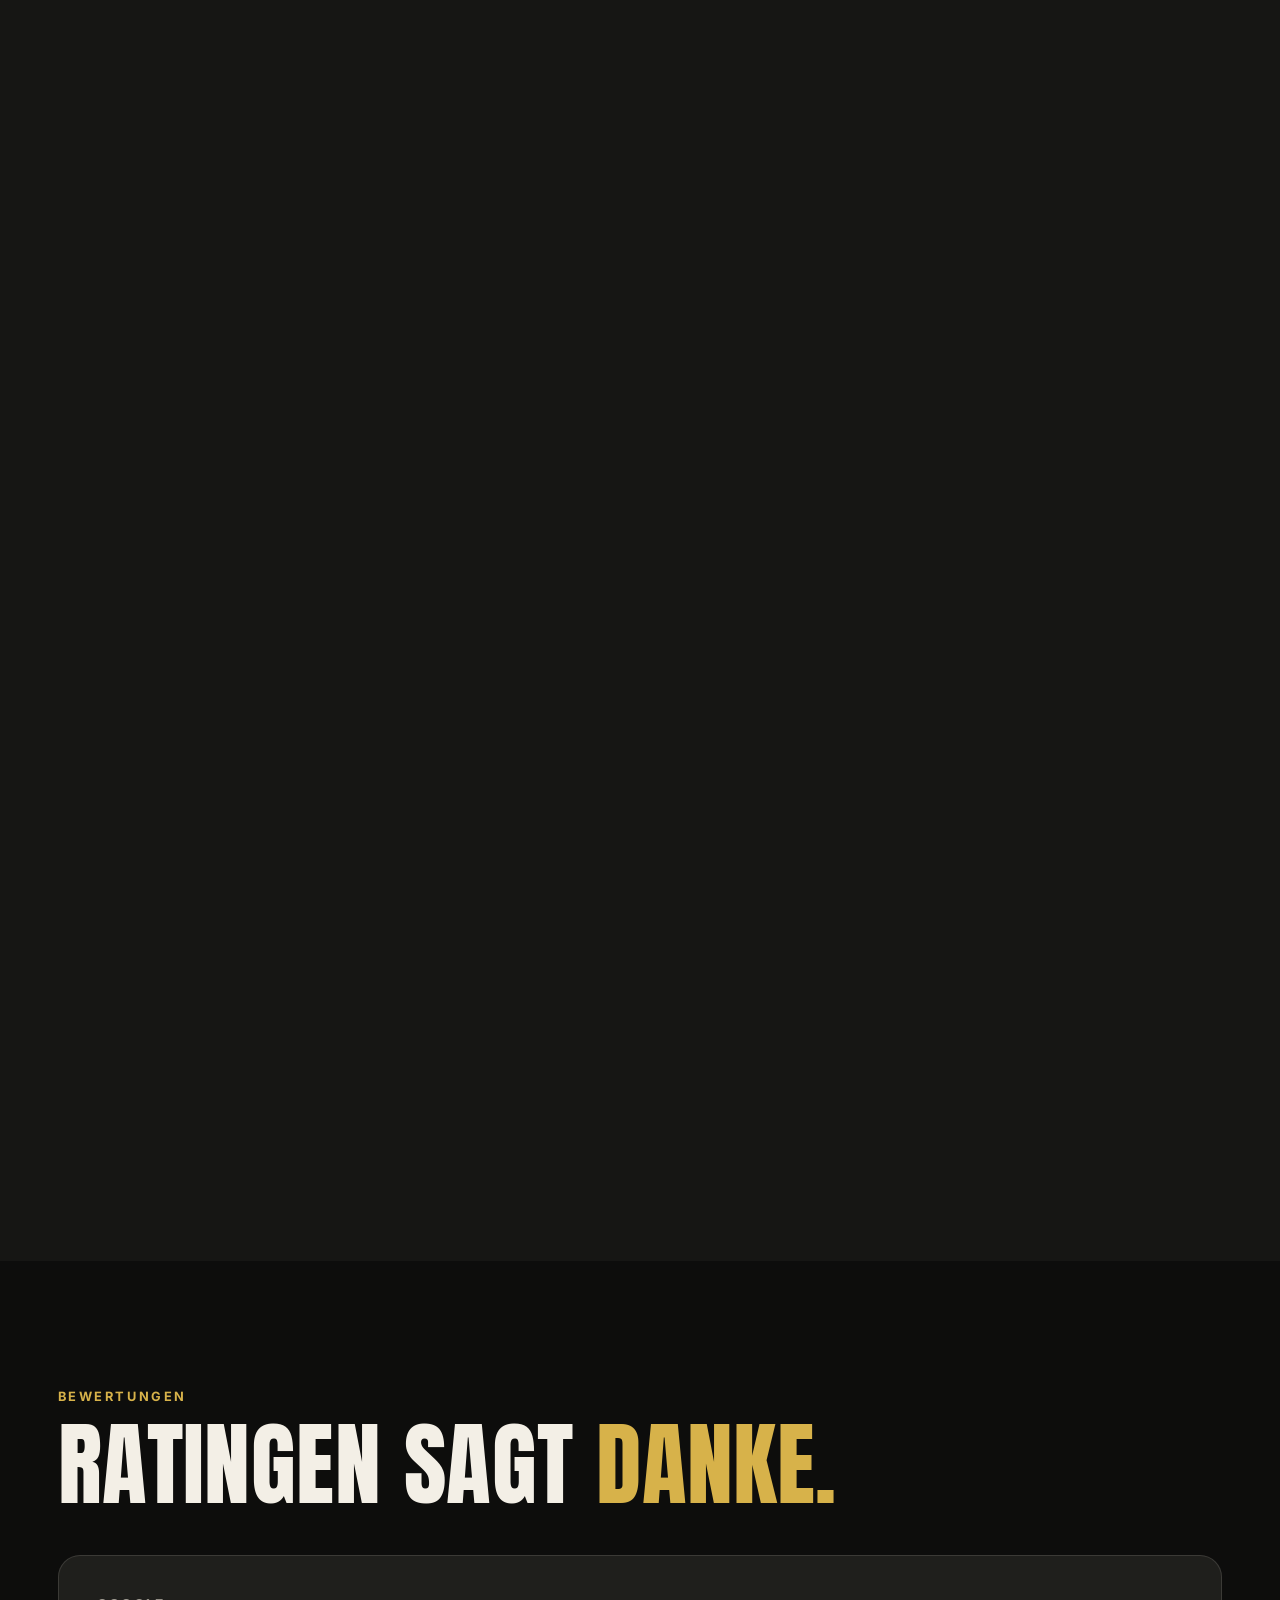
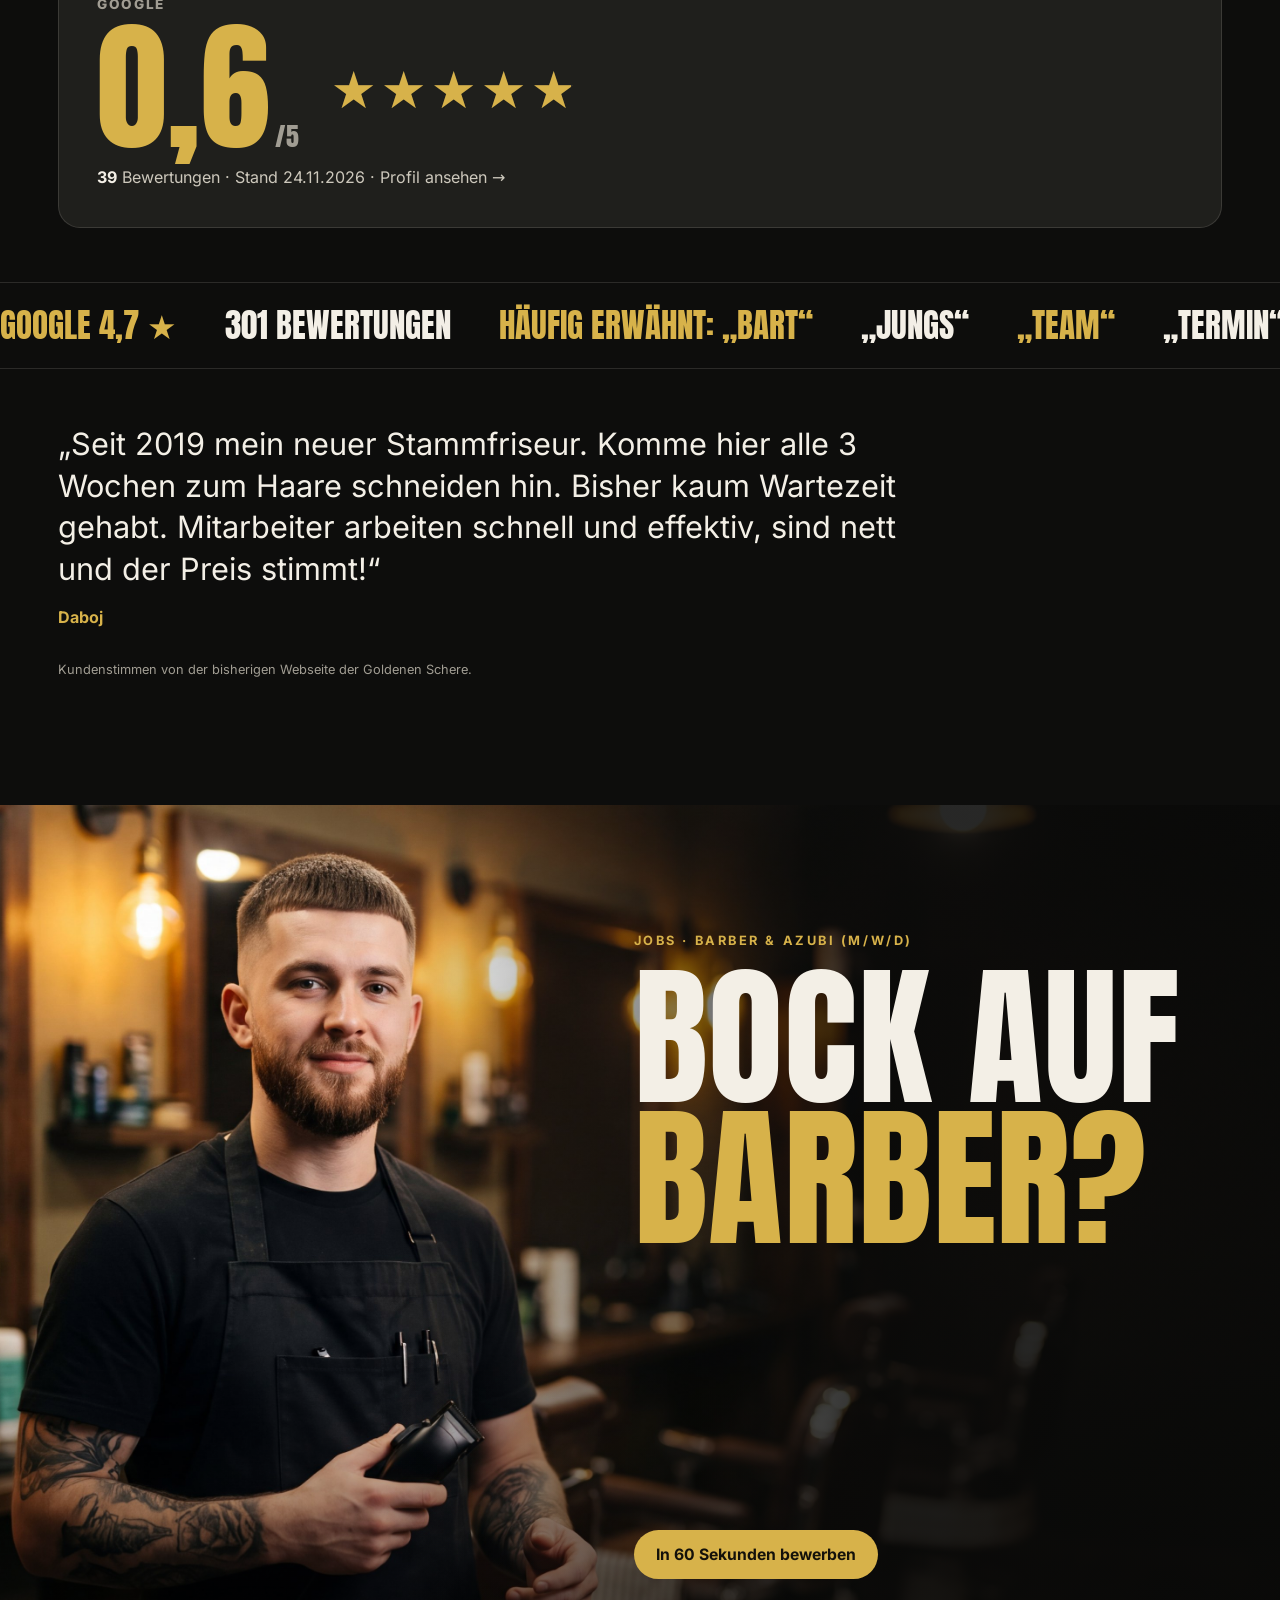
==== commit 9cbedca4: "Seite auf Filiale Ratingen-Lintorf umgestellt (Adresse, Tel., Zeiten Sa 9-15, Google 4,7/301) Co-Aut" ====
--- a/site/index.html
+++ b/site/index.html
@@ -3,16 +3,16 @@
 <head>
 <meta charset="utf-8">
 <meta name="viewport" content="width=device-width,initial-scale=1,viewport-fit=cover">
-<title>Goldene Schere · Herrenfriseur Ratingen</title>
-<meta name="description" content="Goldene Schere – dein Herrenfriseur und Barber in Ratingen-Mitte. Präzise Schnitte, Fades, Bart und Rasur. Ohne Termin: einfach vorbeikommen. Poststraße 2, 40878 Ratingen.">
+<title>Goldene Schere · Herrenfriseur Ratingen-Lintorf</title>
+<meta name="description" content="Goldene Schere – dein Herrenfriseur und Barber in Ratingen-Lintorf. Präzise Schnitte, Fades, Bart und Rasur. Ohne Termin: einfach vorbeikommen. Lintorfer Markt 4, 40885 Ratingen.">
 <meta name="theme-color" content="#0d0d0c">
 <link rel="icon" href="assets/img/icon.png">
 <link rel="preload" href="assets/fonts/anton.woff2" as="font" type="font/woff2" crossorigin>
 <link rel="stylesheet" href="assets/css/style.css">
-<script type="application/ld+json">{"@context":"https://schema.org","@type":"HairSalon","name":"Goldene Schere Ratingen-Mitte","address":{"@type":"PostalAddress","streetAddress":"Poststraße 2","postalCode":"40878","addressLocality":"Ratingen","addressCountry":"DE"},"telephone":"+4921028897878","url":"https://goldeneschere-herrenfriseur-ratingen.de/","openingHours":["Mo-Fr 09:00-18:00","Sa 09:00-16:00"],"priceRange":"€","aggregateRating":{"@type":"AggregateRating","ratingValue":"4.8","reviewCount":"281"}}</script>
+<script type="application/ld+json">{"@context":"https://schema.org","@type":"HairSalon","name":"Goldene Schere Ratingen-Lintorf","address":{"@type":"PostalAddress","streetAddress":"Lintorfer Markt 4","postalCode":"40885","addressLocality":"Ratingen","addressCountry":"DE"},"telephone":"+4915759455704","url":"https://goldeneschere-herrenfriseur-ratingen.de/","openingHours":["Mo-Fr 09:00-18:00","Sa 09:00-15:00"],"priceRange":"€","aggregateRating":{"@type":"AggregateRating","ratingValue":"4.7","reviewCount":"301"}}</script>
 </head>
 <body>
-<div class="draft">Entwurf · neue Webseite für die Goldene Schere Ratingen · Stand 23.11.2026</div>
+<div class="draft">Entwurf · neue Webseite für die Goldene Schere Ratingen-Lintorf · Stand 24.11.2026</div>
 
 <header class="nav">
   <a class="brand" href="#top" aria-label="Goldene Schere – nach oben"><img src="assets/img/logo.png" alt="Goldene Schere · Herren Friseur Salon" width="1136" height="324"></a>
@@ -24,7 +24,7 @@
 </header>
 <div class="menu" aria-hidden="true">
   <a href="#fade">Der Fade</a><a href="#team">Team</a><a href="#preise">Preise</a><a href="#live">Ohne Termin</a><a href="#laden">Der Laden</a><a href="#bewertungen">Bewertungen</a><a href="#karriere">Jobs</a><a href="#kontakt">Kontakt</a>
-  <p class="menu-foot"><a href="tel:+4921028897878">02102 8897878</a> · Poststraße 2, Ratingen</p>
+  <p class="menu-foot"><a href="tel:+4915759455704">01575 9455704</a> · Lintorfer Markt 4, Ratingen</p>
 </div>
 
 <main id="top">
@@ -37,7 +37,7 @@
     <div class="fadewall" aria-hidden="true"><div class="fw-grad"></div><div class="fw-grain"></div></div>
     <img class="clipper" data-img="clipper" alt="" aria-hidden="true">
     <div class="hero-copy">
-      <p class="kicker">Herrenfriseur · Barber · Ratingen-Mitte</p>
+      <p class="kicker">Herrenfriseur · Barber · Ratingen-Lintorf</p>
       <h1>Mehr als ein <span class="g">Haarschnitt.</span></h1>
       <p class="sub">Präzise Schnitte, exakte Rasuren und persönlicher Service. Ohne Termin – komm einfach vorbei.</p>
       <div class="hero-btns"><a class="btn gold" href="#live">Wartezeit &amp; Öffnungszeiten</a><a class="btn ghost" href="#preise">Preise</a></div>
@@ -66,10 +66,10 @@
 <!-- 2b DIE JUNGS: echtes Team -->
 <section class="sec team" id="team">
   <div class="wrap team-grid">
-    <figure class="team-photo" data-reveal><img src="assets/img/echt-barber.jpg" width="1024" height="1024" alt="Barber der Goldenen Schere vor dem Laden in der Poststraße" loading="lazy"></figure>
+    <figure class="team-photo" data-reveal><img src="assets/img/echt-barber.jpg" width="1024" height="1024" alt="Barber der Goldenen Schere vor dem Laden" loading="lazy"></figure>
     <div>
       <p class="kicker">Das Team</p>
-      <h2 class="big">Die Jungs von der <span class="g">Poststraße.</span></h2>
+      <h2 class="big">Die Jungs vom <span class="g">Lintorfer Markt.</span></h2>
       <p class="lead">Echtes, traditionelles Friseurhandwerk – kombiniert mit modernen Techniken und einem sicheren Gespür für Trends. Ein Team, das sein Handwerk mit Leidenschaft ausübt.</p>
       <ul class="team-facts" data-reveal>
         <li><b>Übergänge</b>präzise gearbeitet – jeder Fade sitzt.</li>
@@ -120,7 +120,7 @@
         <p class="open-state"><i class="live-dot"></i><span class="open-long">…</span></p>
         <table class="hours">
           <tr data-d="1-5"><td>Montag – Freitag</td><td>9:00 – 18:00</td></tr>
-          <tr data-d="6"><td>Samstag</td><td>9:00 – 16:00</td></tr>
+          <tr data-d="6"><td>Samstag</td><td>9:00 – 15:00</td></tr>
           <tr data-d="0"><td>Sonntag</td><td>geschlossen</td></tr>
         </table>
         <p class="fine">Feiertage ausgenommen.</p>
@@ -157,7 +157,7 @@
 <!-- 6 DER LADEN: horizontale Fotofahrt -->
 <section class="ch ride" id="laden">
   <div class="stage">
-    <div class="ride-head"><p class="kicker">Der Laden · Poststraße 2</p><h2 class="big">Klassischer Look.<br><span class="g">Moderner Stil.</span></h2></div>
+    <div class="ride-head"><p class="kicker">Der Laden · Lintorfer Markt 4</p><h2 class="big">Klassischer Look.<br><span class="g">Moderner Stil.</span></h2></div>
     <div class="track">
       <figure style="aspect-ratio:896/540"><img src="assets/img/echt-laden.jpg" width="896" height="540" alt="Innenansicht der Goldenen Schere: Spiegel, Lampen, Barberstühle" ><figcaption>Der Salon</figcaption></figure>
       <figure style="aspect-ratio:1920/1920"><img src="assets/img/echt-schere.jpg" width="1920" height="1920" alt="Bart wird mit Schere und Kamm in Form geschnitten" ><figcaption>Bart in Form</figcaption></figure>
@@ -175,15 +175,15 @@
   <div class="wrap">
     <p class="kicker">Bewertungen</p>
     <h2 class="big">Ratingen sagt <span class="g">danke.</span></h2>
-    <a class="gbox" data-reveal href="https://maps.google.com/?cid=9956827690718121775" target="_blank" rel="noopener">
+    <a class="gbox" data-reveal href="https://maps.google.com/?cid=263689196648639723" target="_blank" rel="noopener">
       <span class="gsrc">Google</span>
-      <span class="gnum"><b data-count="4.8" data-dec="1">4,8</b><small>/5</small></span>
+      <span class="gnum"><b data-count="4.7" data-dec="1">4,7</b><small>/5</small></span>
       <span class="stars" style="--v:.96"><i>★★★★★</i><i class="on">★★★★★</i></span>
-      <span class="gcnt"><b data-count="281">281</b> Bewertungen · Stand 23.11.2026 · Profil ansehen →</span>
+      <span class="gcnt"><b data-count="301">301</b> Bewertungen · Stand 24.11.2026 · Profil ansehen →</span>
     </a>
   </div>
   <div class="ticker" aria-label="Häufig erwähnt in Google-Bewertungen">
-    <div class="tk"><span>Google 4,8 ★</span><span>281 Bewertungen</span><span>Häufig erwähnt: „Arbeit“</span><span>„zufrieden“</span><span>„Jungs“</span><span>„Team“</span><span>Ohne Termin</span><span>Google 4,8 ★</span><span>281 Bewertungen</span><span>Häufig erwähnt: „Arbeit“</span><span>„zufrieden“</span><span>„Jungs“</span><span>„Team“</span><span>Ohne Termin</span></div>
+    <div class="tk"><span>Google 4,7 ★</span><span>301 Bewertungen</span><span>Häufig erwähnt: „Bart“</span><span>„Jungs“</span><span>„Team“</span><span>„Termin“</span><span>Ohne Termin</span><span>Google 4,7 ★</span><span>301 Bewertungen</span><span>Häufig erwähnt: „Bart“</span><span>„Jungs“</span><span>„Team“</span><span>„Termin“</span><span>Ohne Termin</span></div>
   </div>
   <div class="wrap">
     <div class="quotes" data-reveal>
@@ -215,18 +215,18 @@
 <!-- 9 KONTAKT -->
 <section class="sec kontakt" id="kontakt">
   <div class="wrap k-grid">
-    <figure class="facade"><img src="assets/img/echt-fassade.jpg" width="896" height="540" alt="Ladenfront der Goldenen Schere in der Poststraße 2" loading="lazy"></figure>
+    <figure class="facade"><img src="assets/img/echt-fassade.jpg" width="896" height="540" alt="Ladenfront der Goldenen Schere" loading="lazy"></figure>
     <div>
       <p class="kicker">Zentral in Ratingen</p>
-      <h2 class="big">Poststraße&nbsp;2.<br><span class="g">Komm rein.</span></h2>
+      <h2 class="big">Lintorfer Markt&nbsp;4.<br><span class="g">Komm rein.</span></h2>
       <p class="lead">Der große Vorteil: Kein Termin nötig. Du kannst jederzeit spontan vorbeikommen und wirst schnell bedient.</p>
       <ul class="contact">
-        <li><span>Adresse</span><a href="https://maps.google.com/?cid=9956827690718121775" target="_blank" rel="noopener">Poststraße 2, 40878 Ratingen</a></li>
-        <li><span>Telefon</span><a href="tel:+4921028897878">02102 8897878</a></li>
+        <li><span>Adresse</span><a href="https://maps.google.com/?cid=263689196648639723" target="_blank" rel="noopener">Lintorfer Markt 4, 40885 Ratingen</a></li>
+        <li><span>Telefon</span><a href="tel:+4915759455704">01575 9455704</a></li>
         <li><span>E-Mail</span><a href="mailto:goldeneschere.no1@gmail.com">goldeneschere.no1@gmail.com</a></li>
-        <li><span>Zeiten</span><b>Mo–Fr 9–18 · Sa 9–16 Uhr</b></li>
+        <li><span>Zeiten</span><b>Mo–Fr 9–18 · Sa 9–15 Uhr</b></li>
       </ul>
-      <div class="hero-btns"><a class="btn gold" href="https://maps.google.com/?cid=9956827690718121775" target="_blank" rel="noopener">Route planen</a><a class="btn ghost" href="tel:+4921028897878">Anrufen</a><a class="btn ghost" href="https://www.facebook.com/pages/Goldene-Schere/288031338024415" target="_blank" rel="noopener">Facebook</a></div>
+      <div class="hero-btns"><a class="btn gold" href="https://maps.google.com/?cid=263689196648639723" target="_blank" rel="noopener">Route planen</a><a class="btn ghost" href="tel:+4915759455704">Anrufen</a><a class="btn ghost" href="https://www.facebook.com/pages/Goldene-Schere/288031338024415" target="_blank" rel="noopener">Facebook</a></div>
     </div>
   </div>
 </section>
@@ -234,12 +234,12 @@
 
 <footer class="foot">
   <img src="assets/img/logo.png" alt="Goldene Schere" width="1136" height="324" loading="lazy">
-  <p>Herrenfriseur · Poststraße 2 · 40878 Ratingen · <a href="tel:+4921028897878">02102 8897878</a></p>
+  <p>Herrenfriseur · Lintorfer Markt 4 · 40885 Ratingen · <a href="tel:+4915759455704">01575 9455704</a></p>
   <p><a href="impressum.html">Impressum</a> · <a href="datenschutz.html">Datenschutz</a></p>
 </footer>
 
 <div class="dock">
-  <a href="tel:+4921028897878">Anrufen</a><a href="#live" class="d-open"><i class="live-dot"></i>Wartezeit</a><a href="https://maps.google.com/?cid=9956827690718121775" target="_blank" rel="noopener">Route</a>
+  <a href="tel:+4915759455704">Anrufen</a><a href="#live" class="d-open"><i class="live-dot"></i>Wartezeit</a><a href="https://maps.google.com/?cid=263689196648639723" target="_blank" rel="noopener">Route</a>
 </div>
 
 <dialog class="modal" id="m-queue">
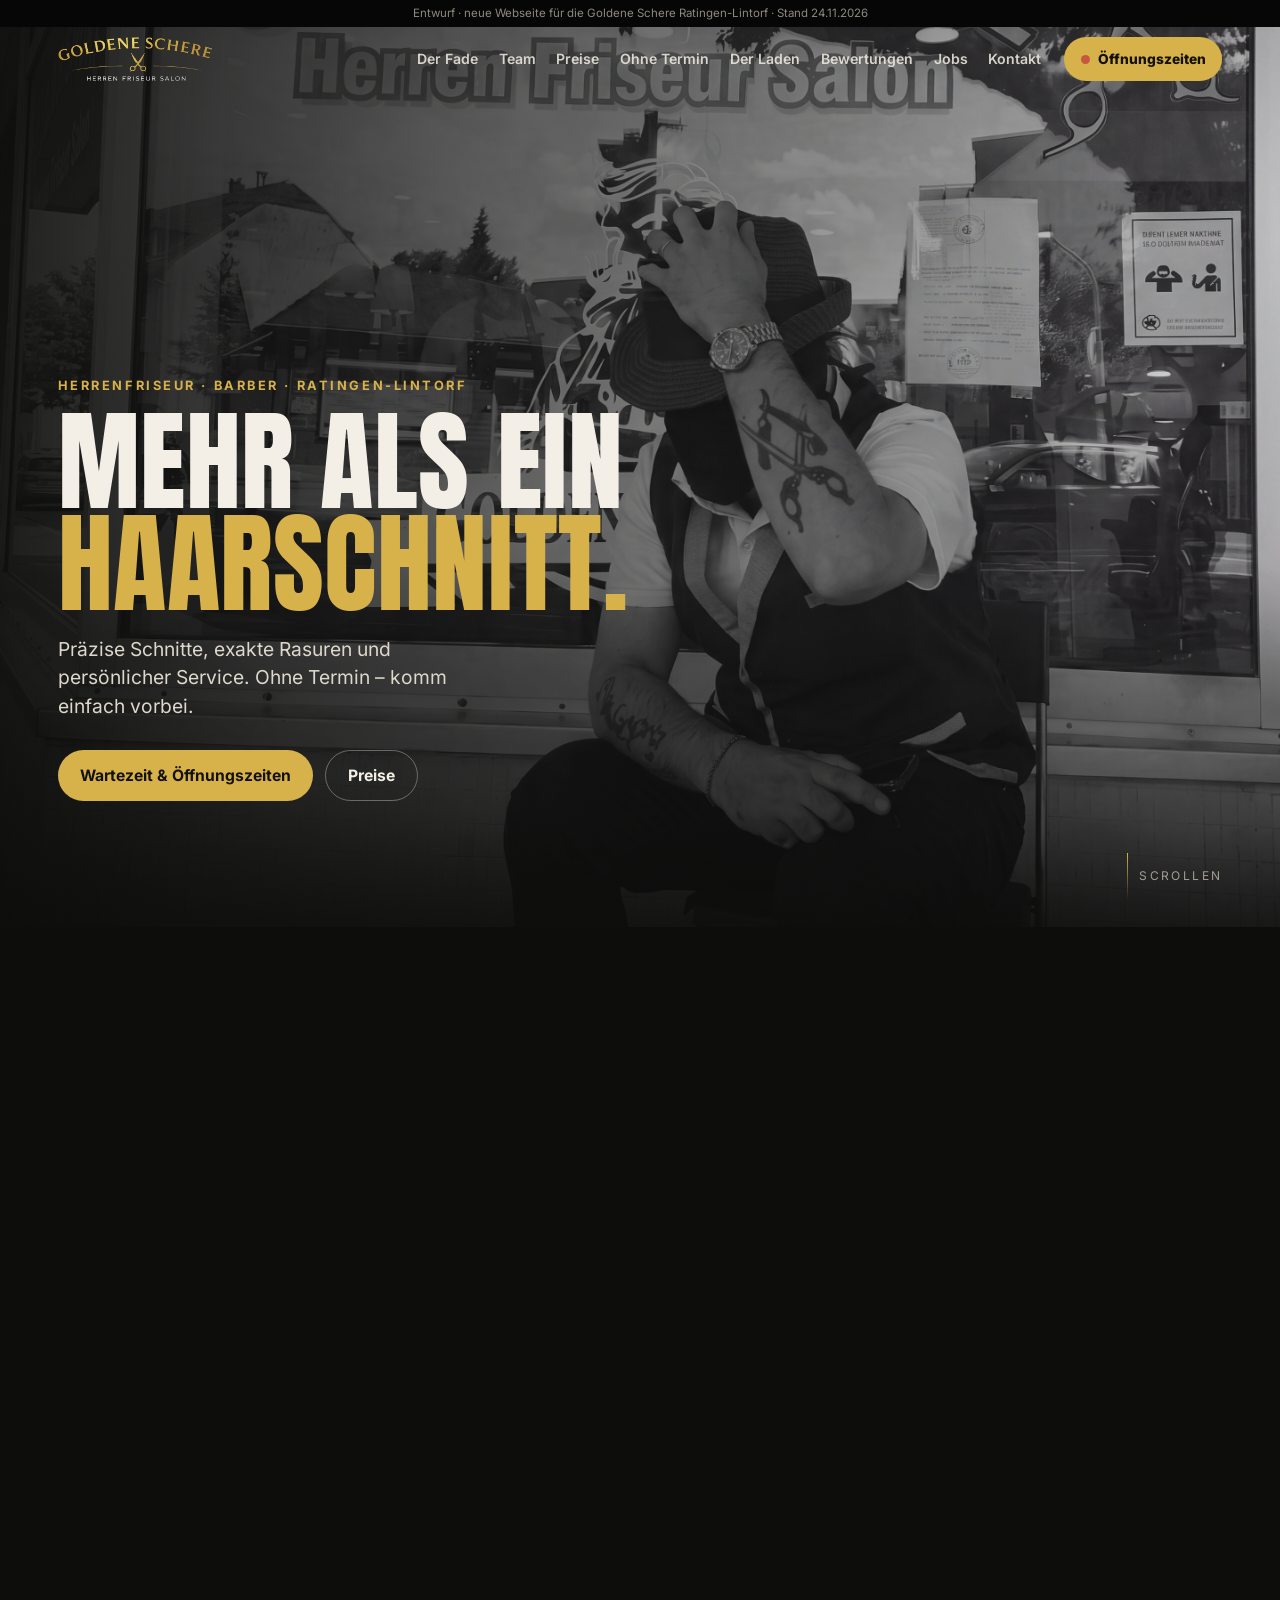
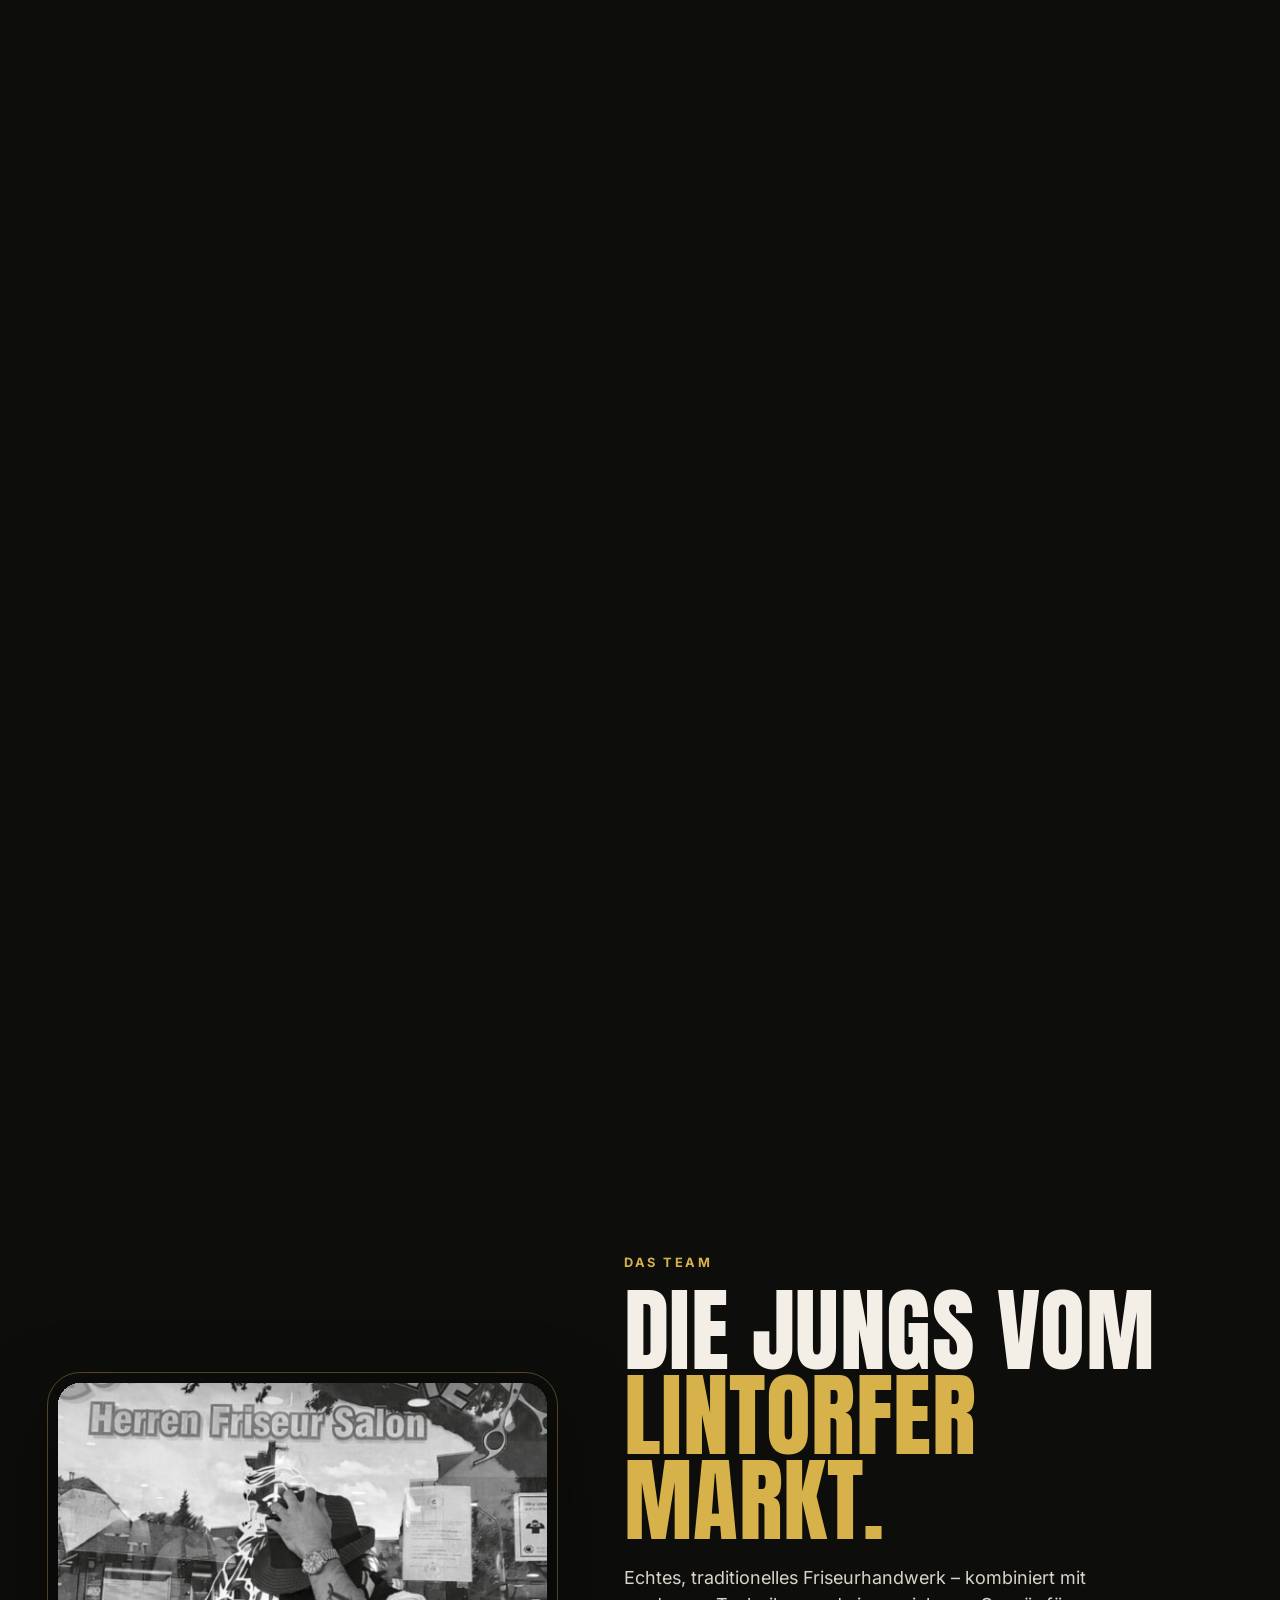
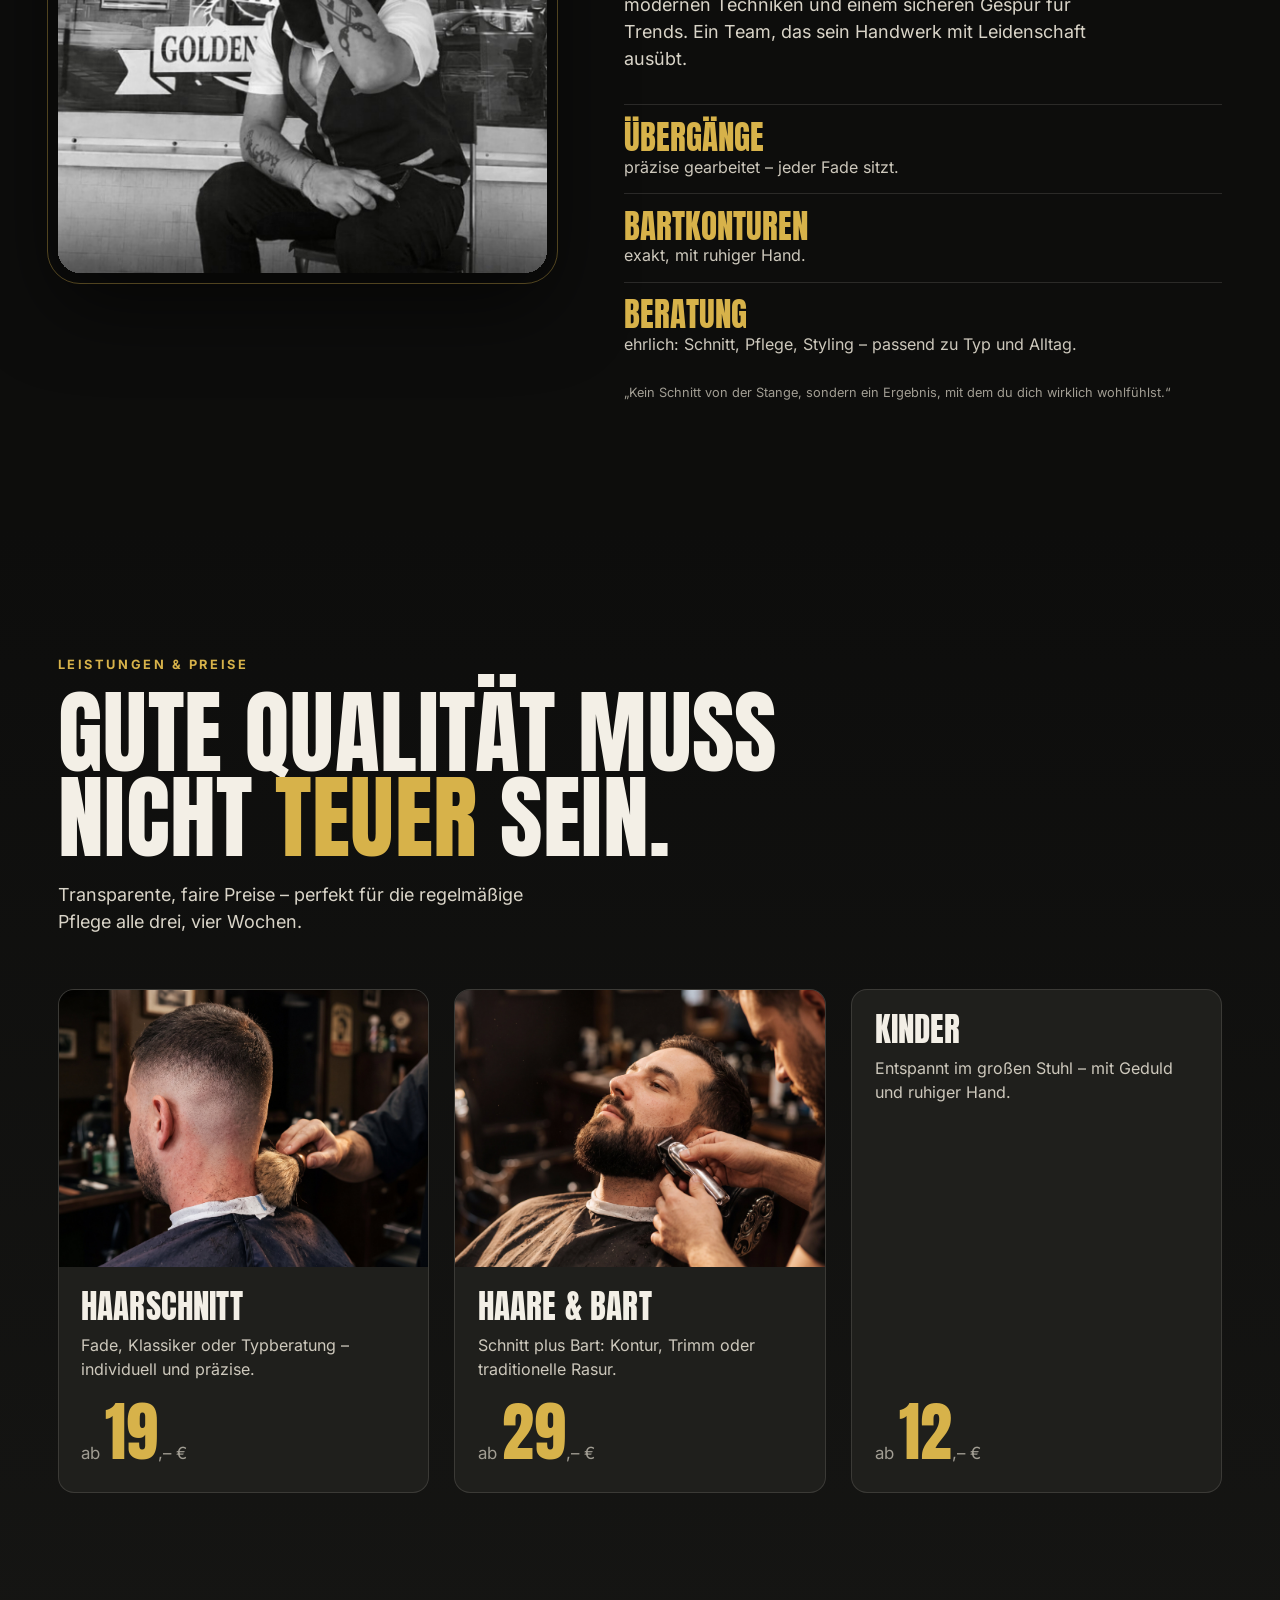
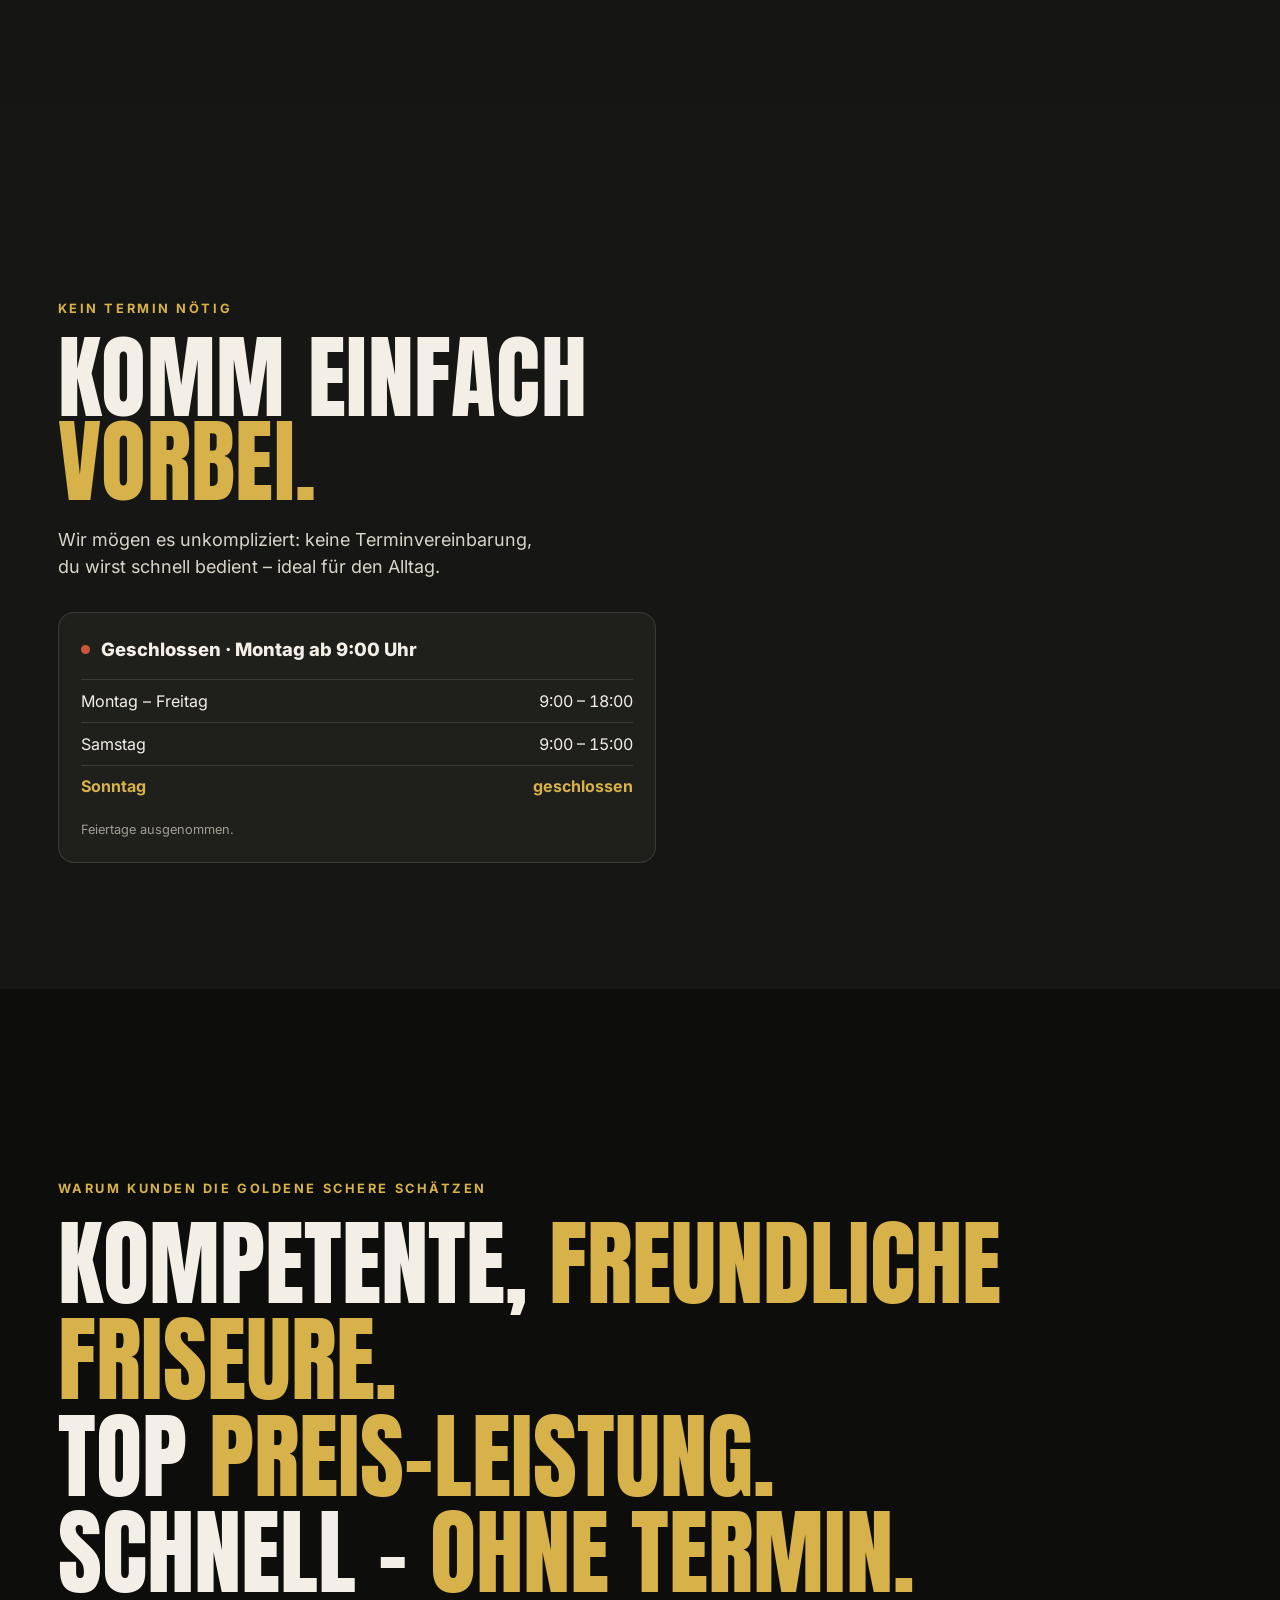
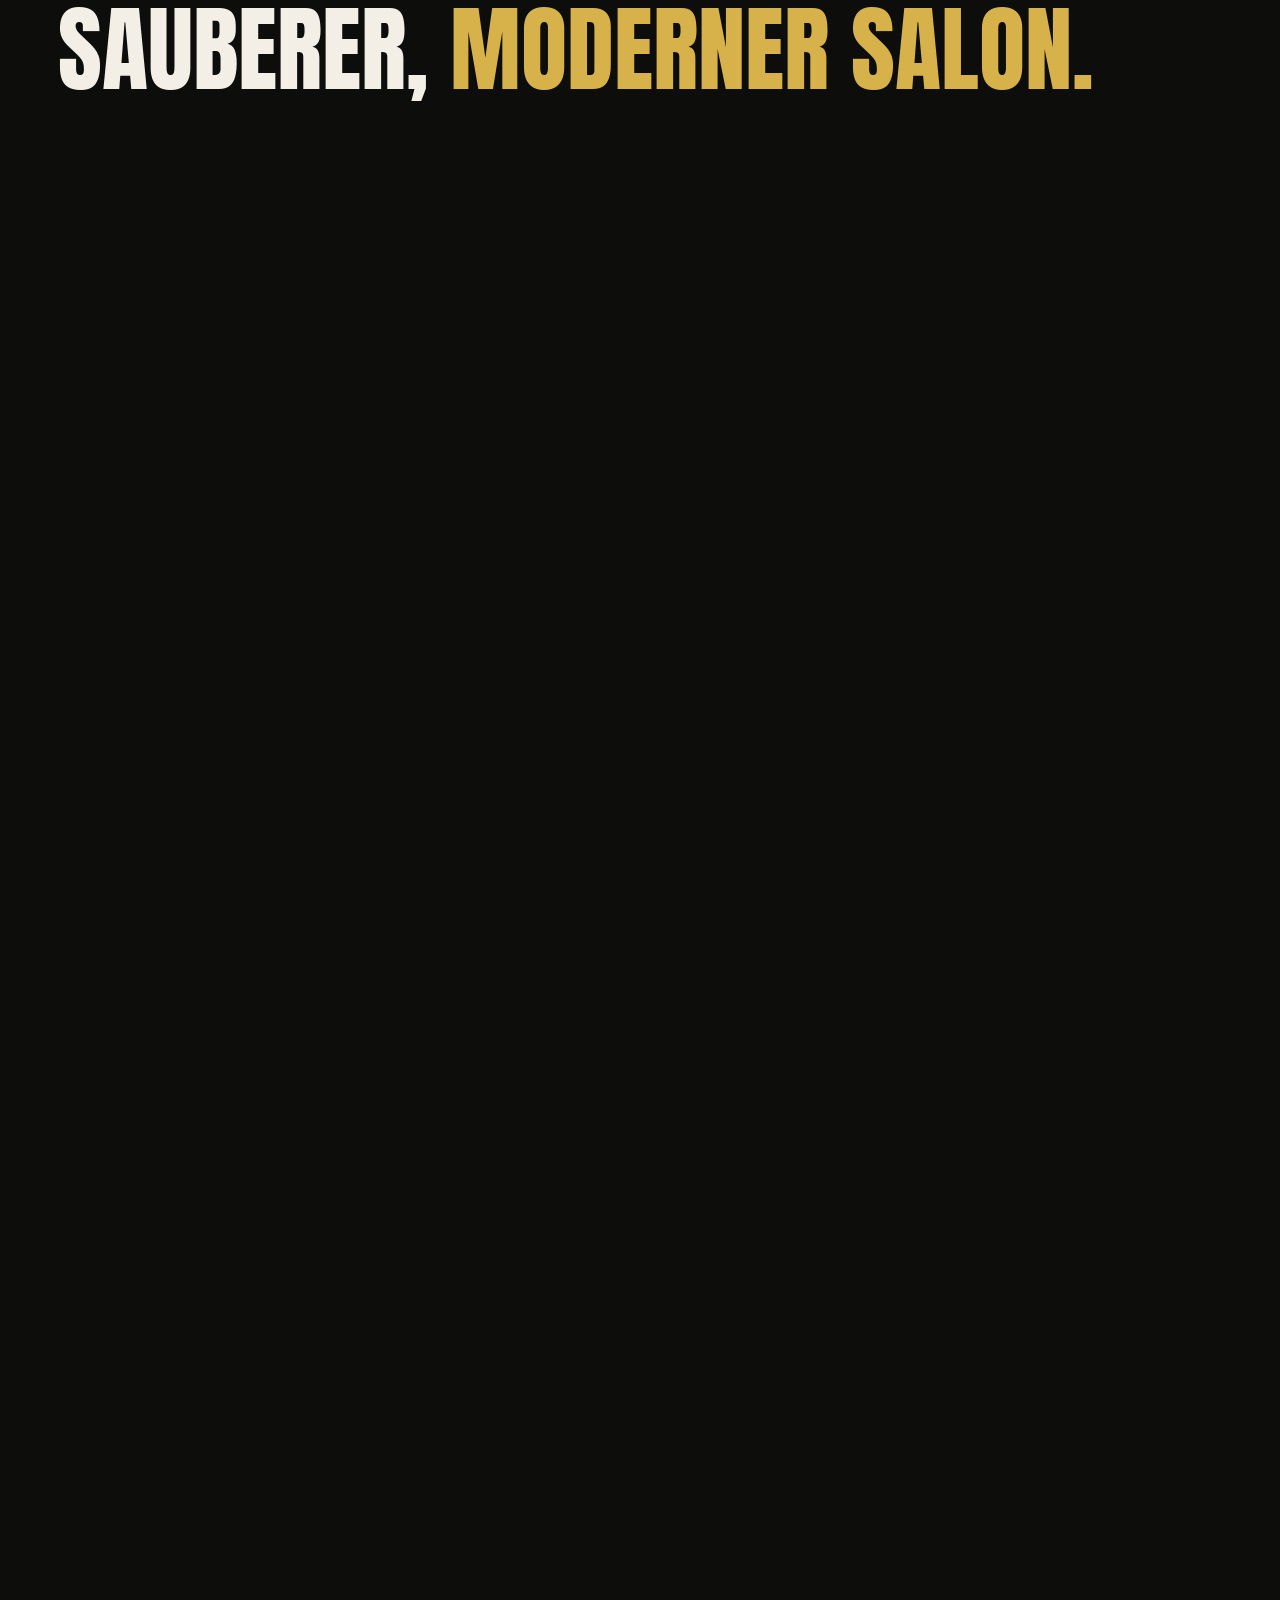
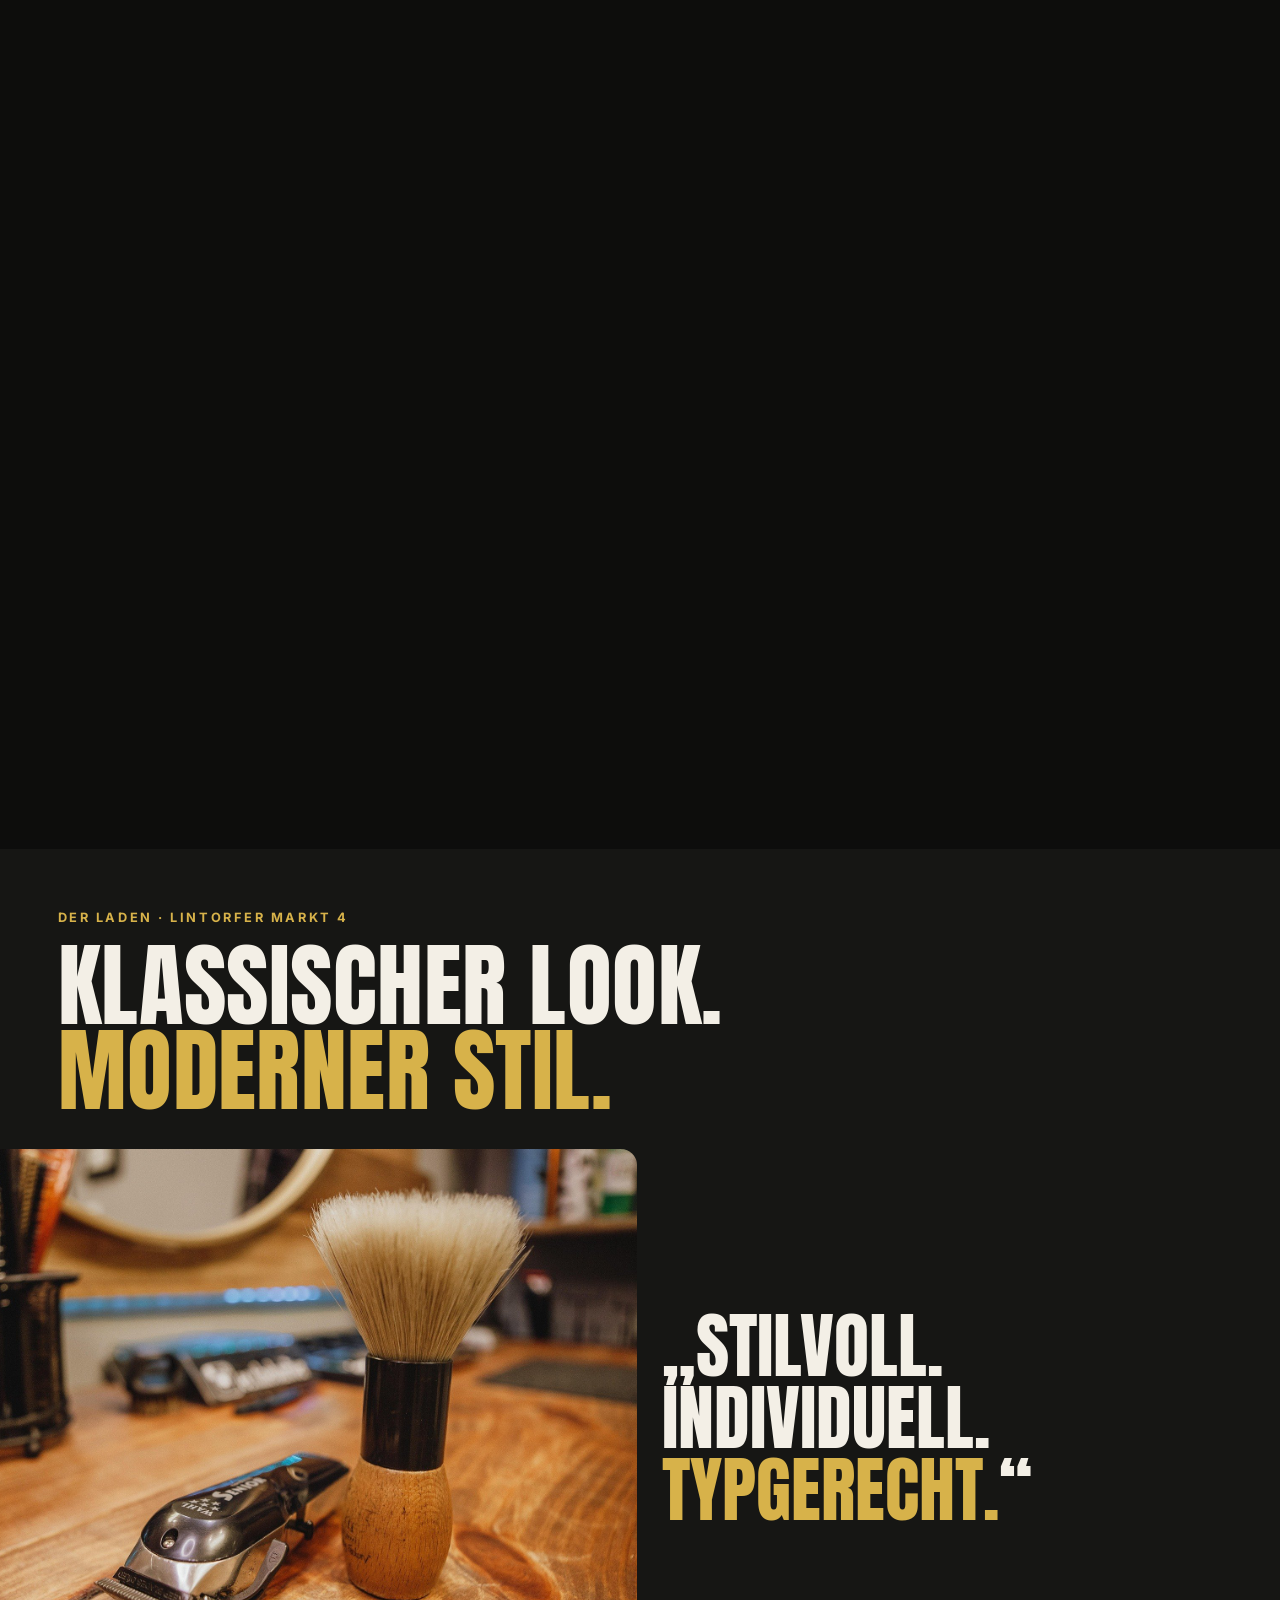
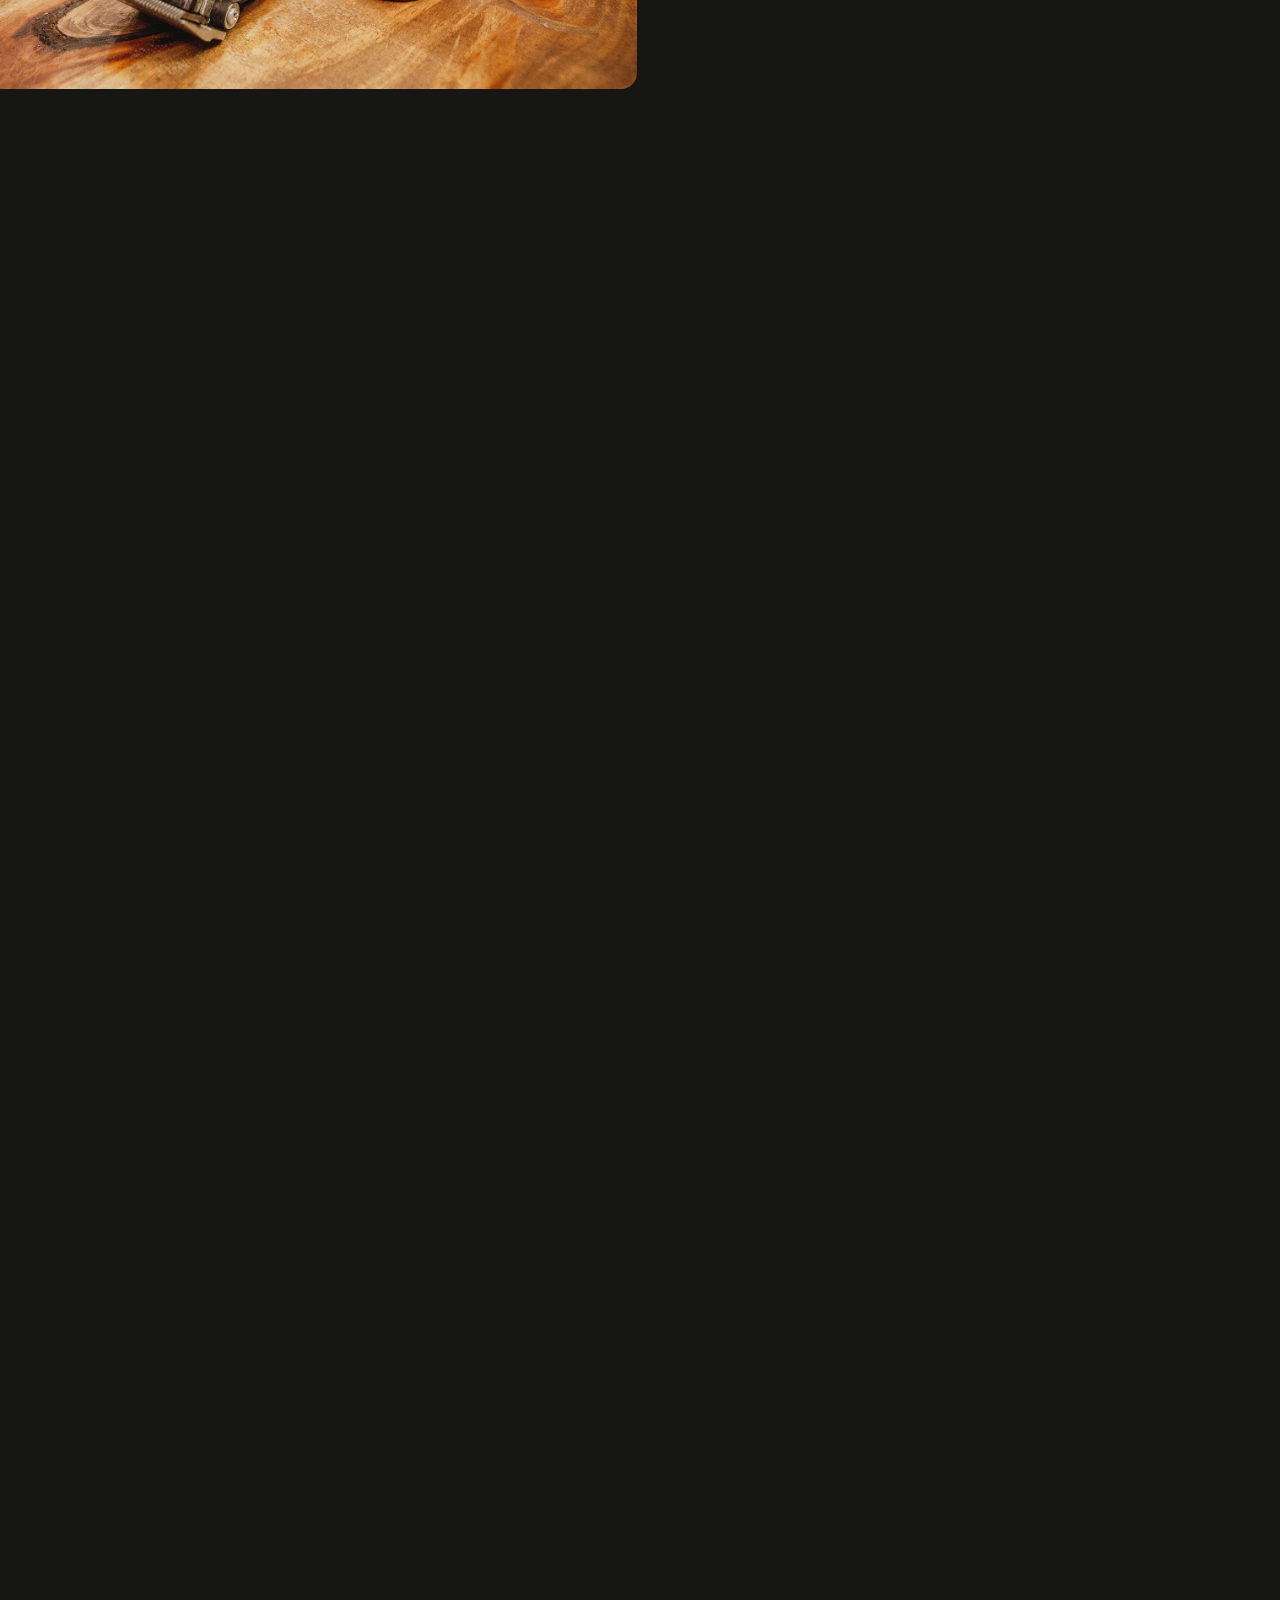
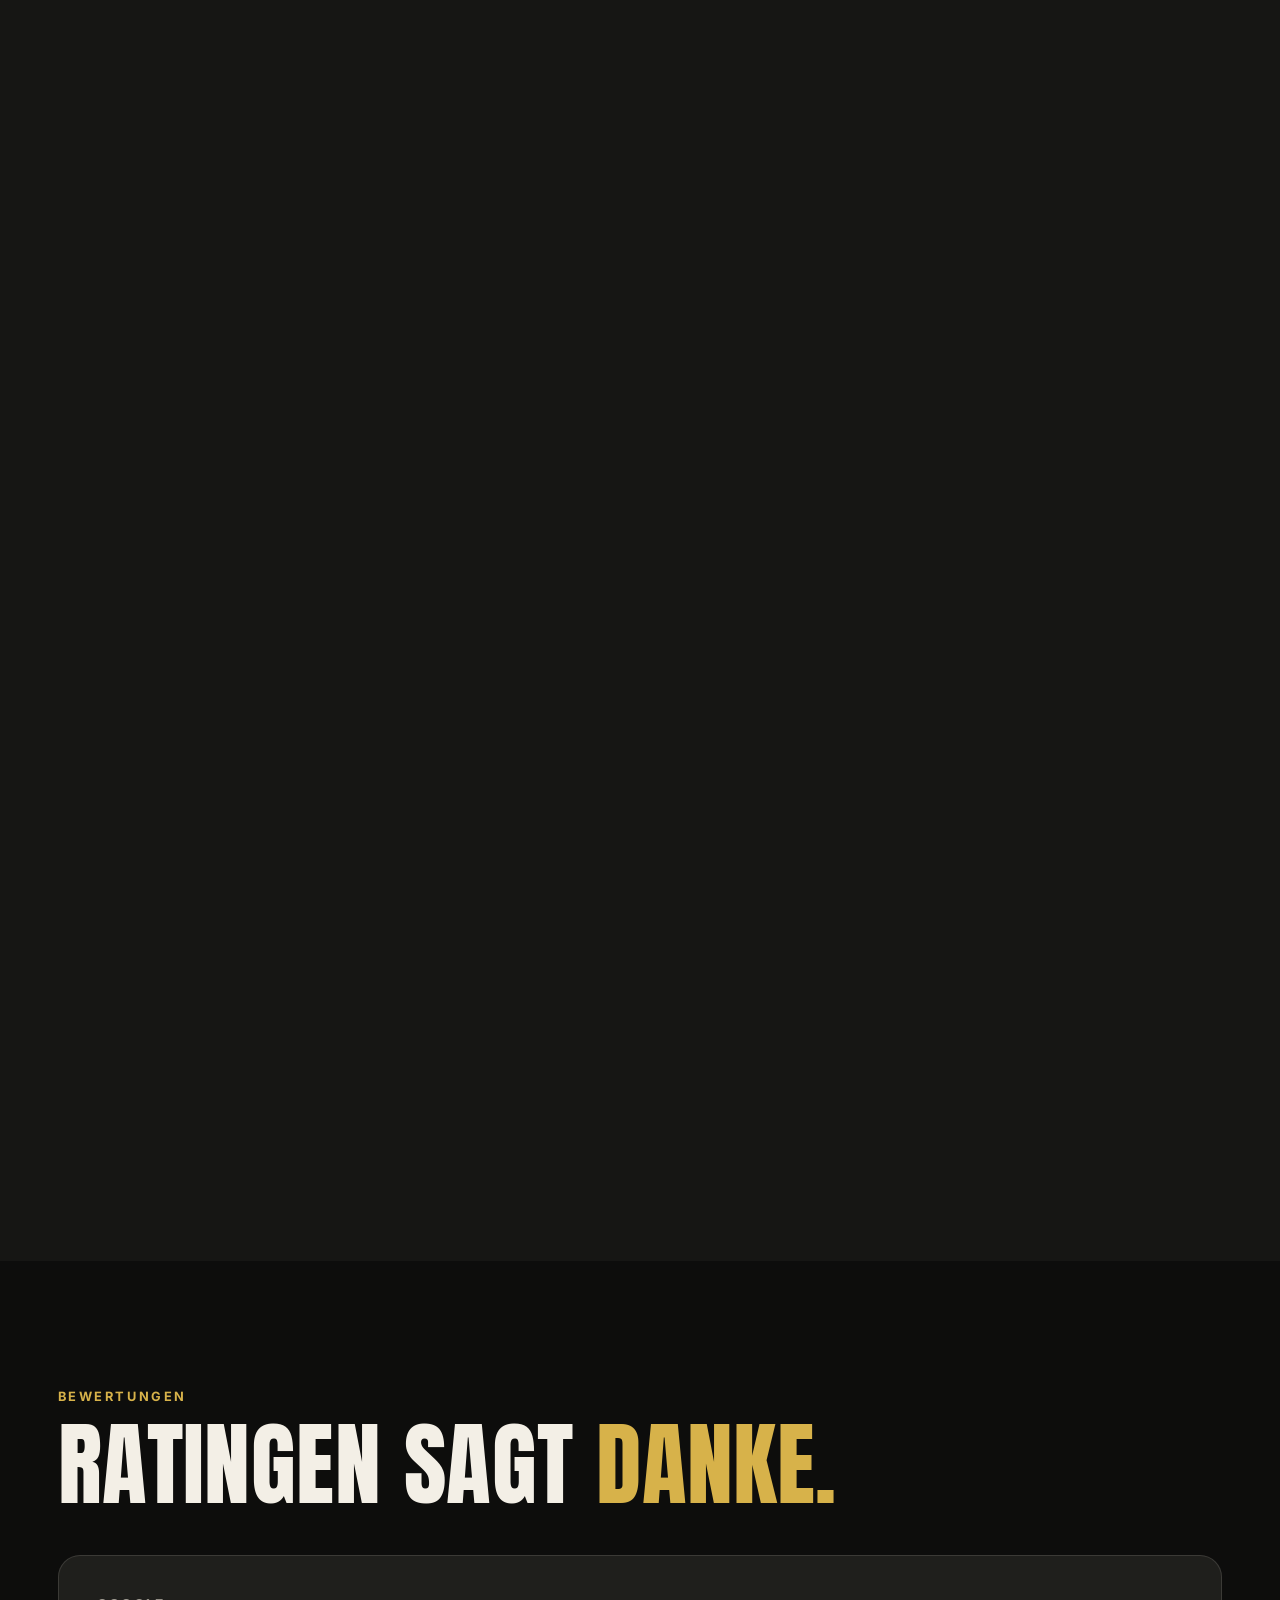
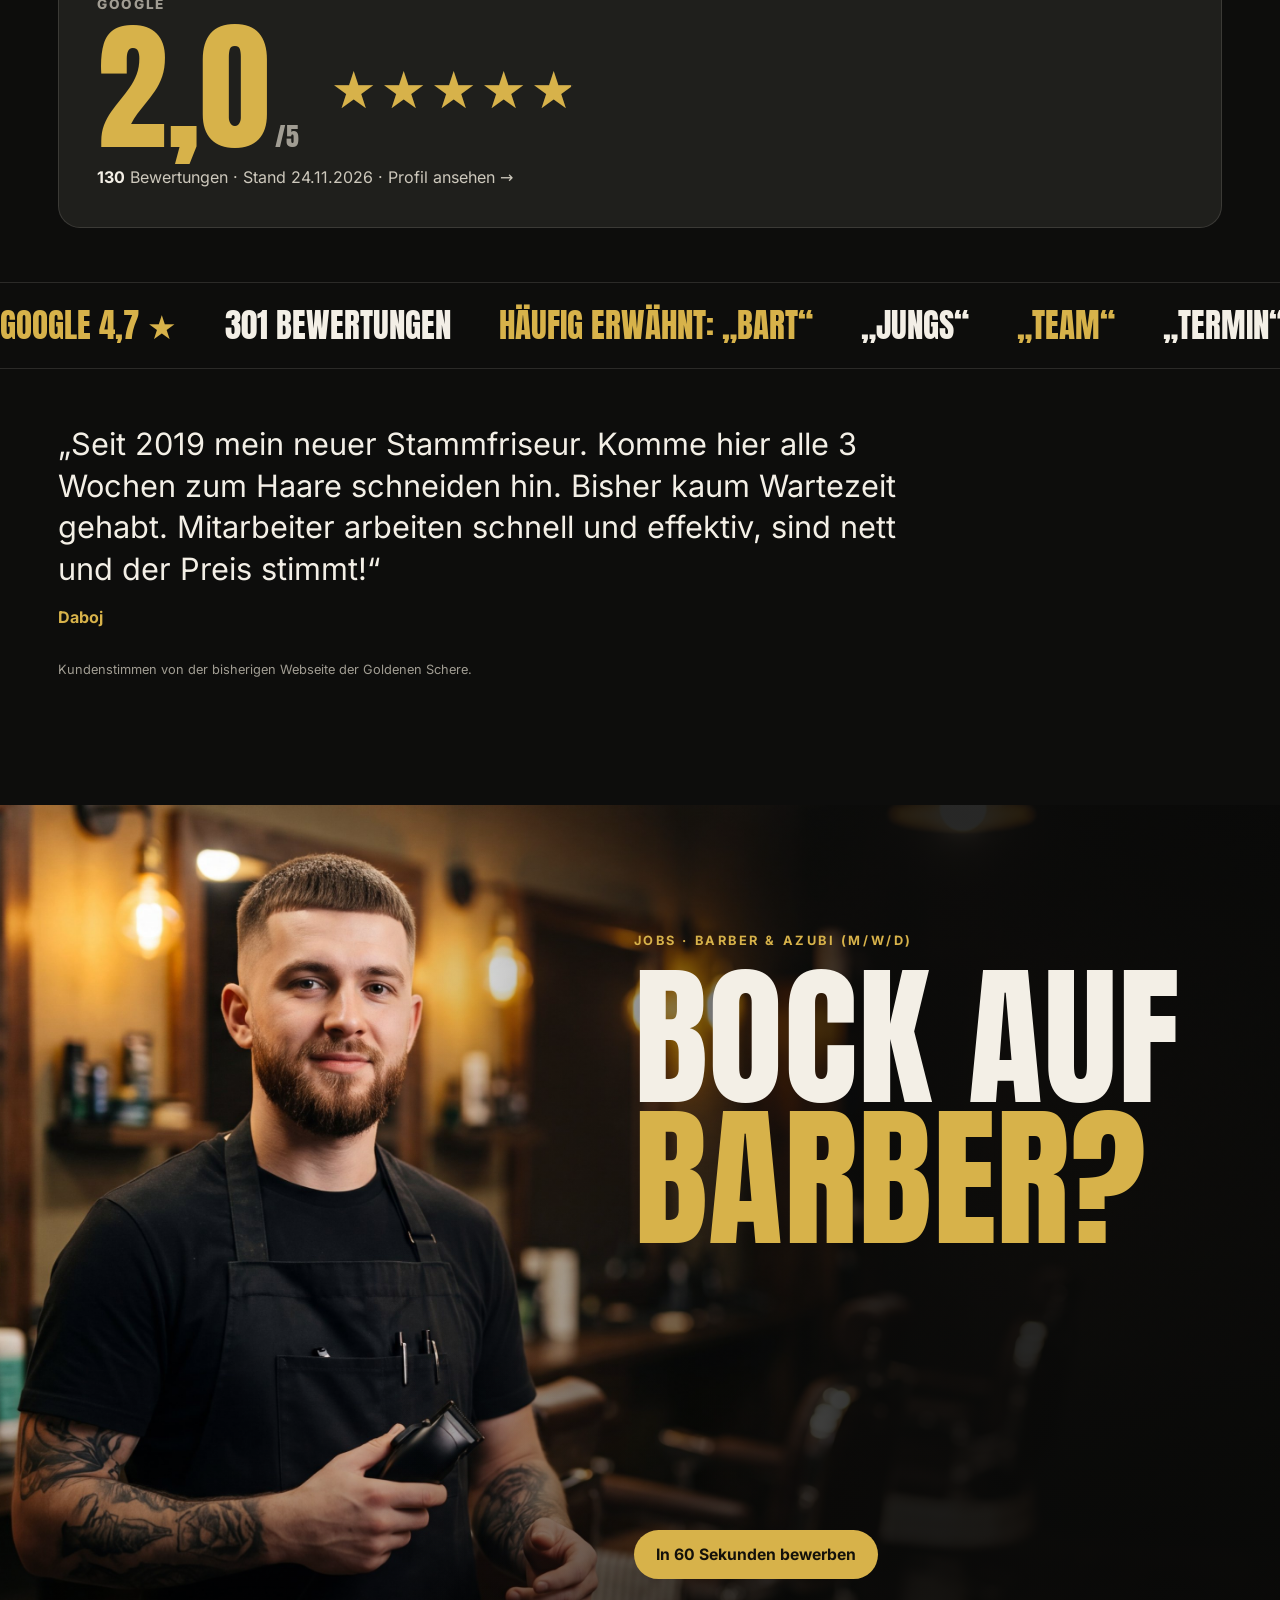
==== commit a1d98c86: "Fade-Film neu (Dreamina Seedance 2.5 720p), Kontakt-Bild Lintorf-Innenraum statt Mitte-Fassade Co-Au" ====
--- a/site/index.html
+++ b/site/index.html
@@ -215,7 +215,7 @@
 <!-- 9 KONTAKT -->
 <section class="sec kontakt" id="kontakt">
   <div class="wrap k-grid">
-    <figure class="facade"><img src="assets/img/echt-fassade.jpg" width="896" height="540" alt="Ladenfront der Goldenen Schere" loading="lazy"></figure>
+    <figure class="facade"><img src="assets/img/lintorf-innen.jpg" width="1600" height="900" alt="Innenraum der Goldenen Schere am Lintorfer Markt: Backsteinwand, goldener Schriftzug, Barberstühle" loading="lazy"></figure>
     <div>
       <p class="kicker">Zentral in Ratingen</p>
       <h2 class="big">Lintorfer Markt&nbsp;4.<br><span class="g">Komm rein.</span></h2>
--- a/site/assets/css/style.css
+++ b/site/assets/css/style.css
@@ -257,7 +257,9 @@
   .hero-img{object-position:62% 50%}
   .hero-shade{background:linear-gradient(0deg,rgba(13,13,12,.95) 8%,rgba(13,13,12,.55) 55%,rgba(13,13,12,.3))}
   .clipper{width:120vw}
-  .steps{top:84px;gap:.25rem}
+  .steps{top:64px;left:0;right:0;padding-left:var(--pad)!important;padding-right:var(--pad)!important;flex-direction:row;flex-wrap:wrap;justify-content:space-between;gap:.25rem .5rem;text-align:left;padding:.6rem 0 1.4rem;background:linear-gradient(180deg,rgba(10,10,9,.85),rgba(10,10,9,.55) 60%,transparent)}
+  .steps li{font-size:.86rem}
+  .steps li b{display:block;margin:0 0 .1rem;font-size:.66rem}
   .cards{grid-template-columns:1fr}
   .usp{grid-template-columns:1fr}
   .live-grid,.k-grid{grid-template-columns:1fr}
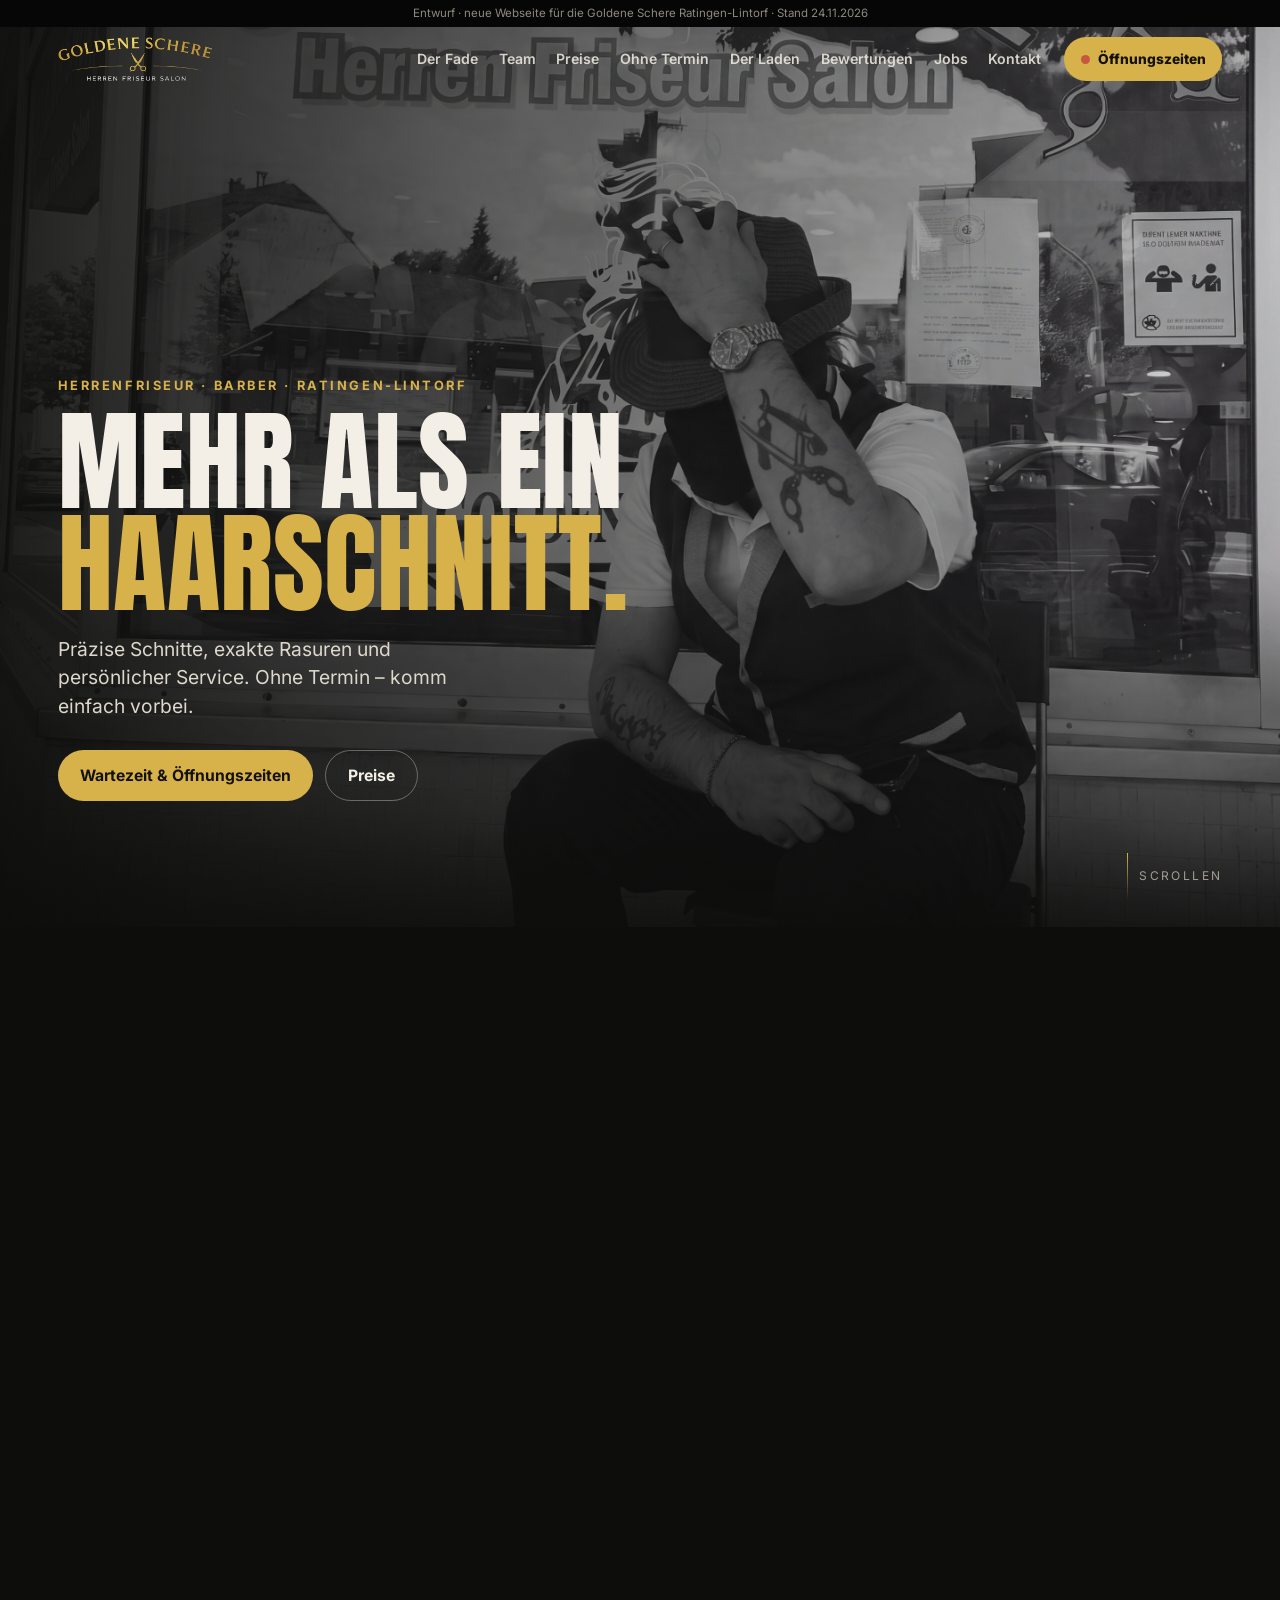
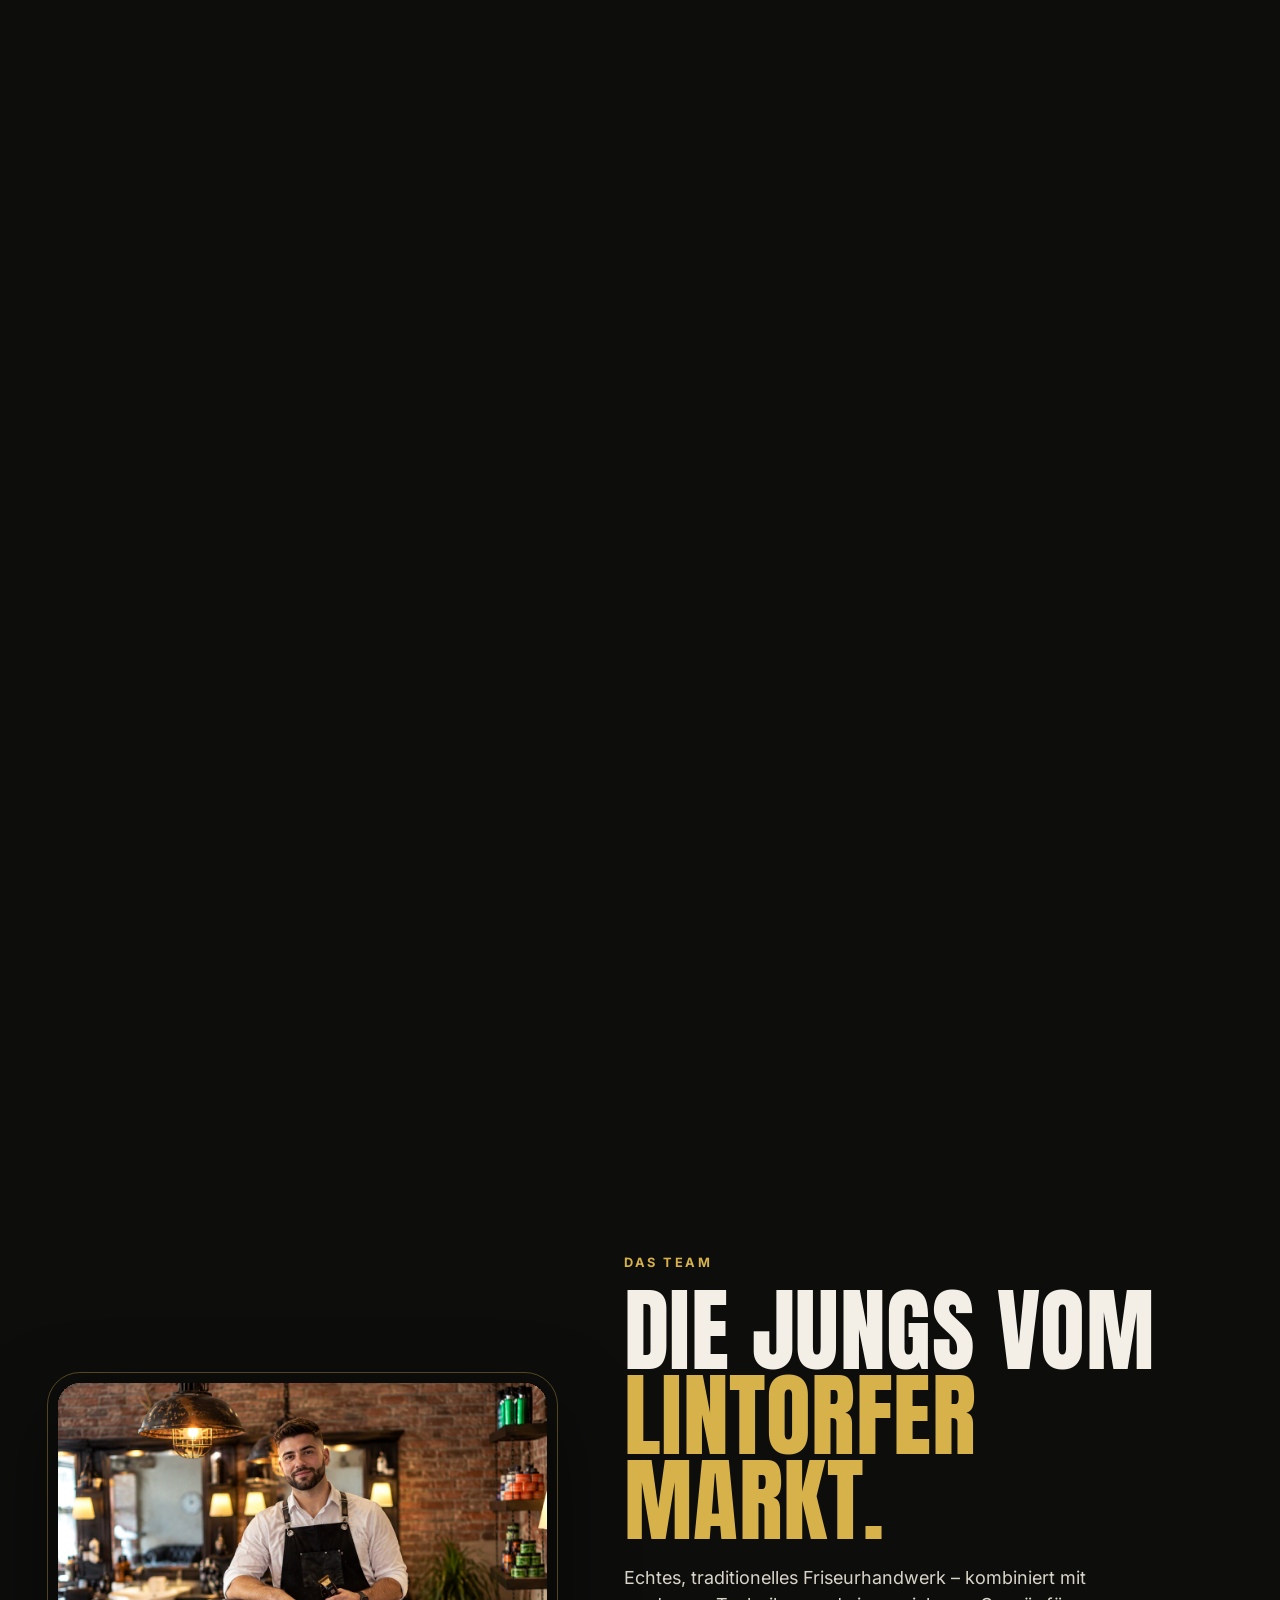
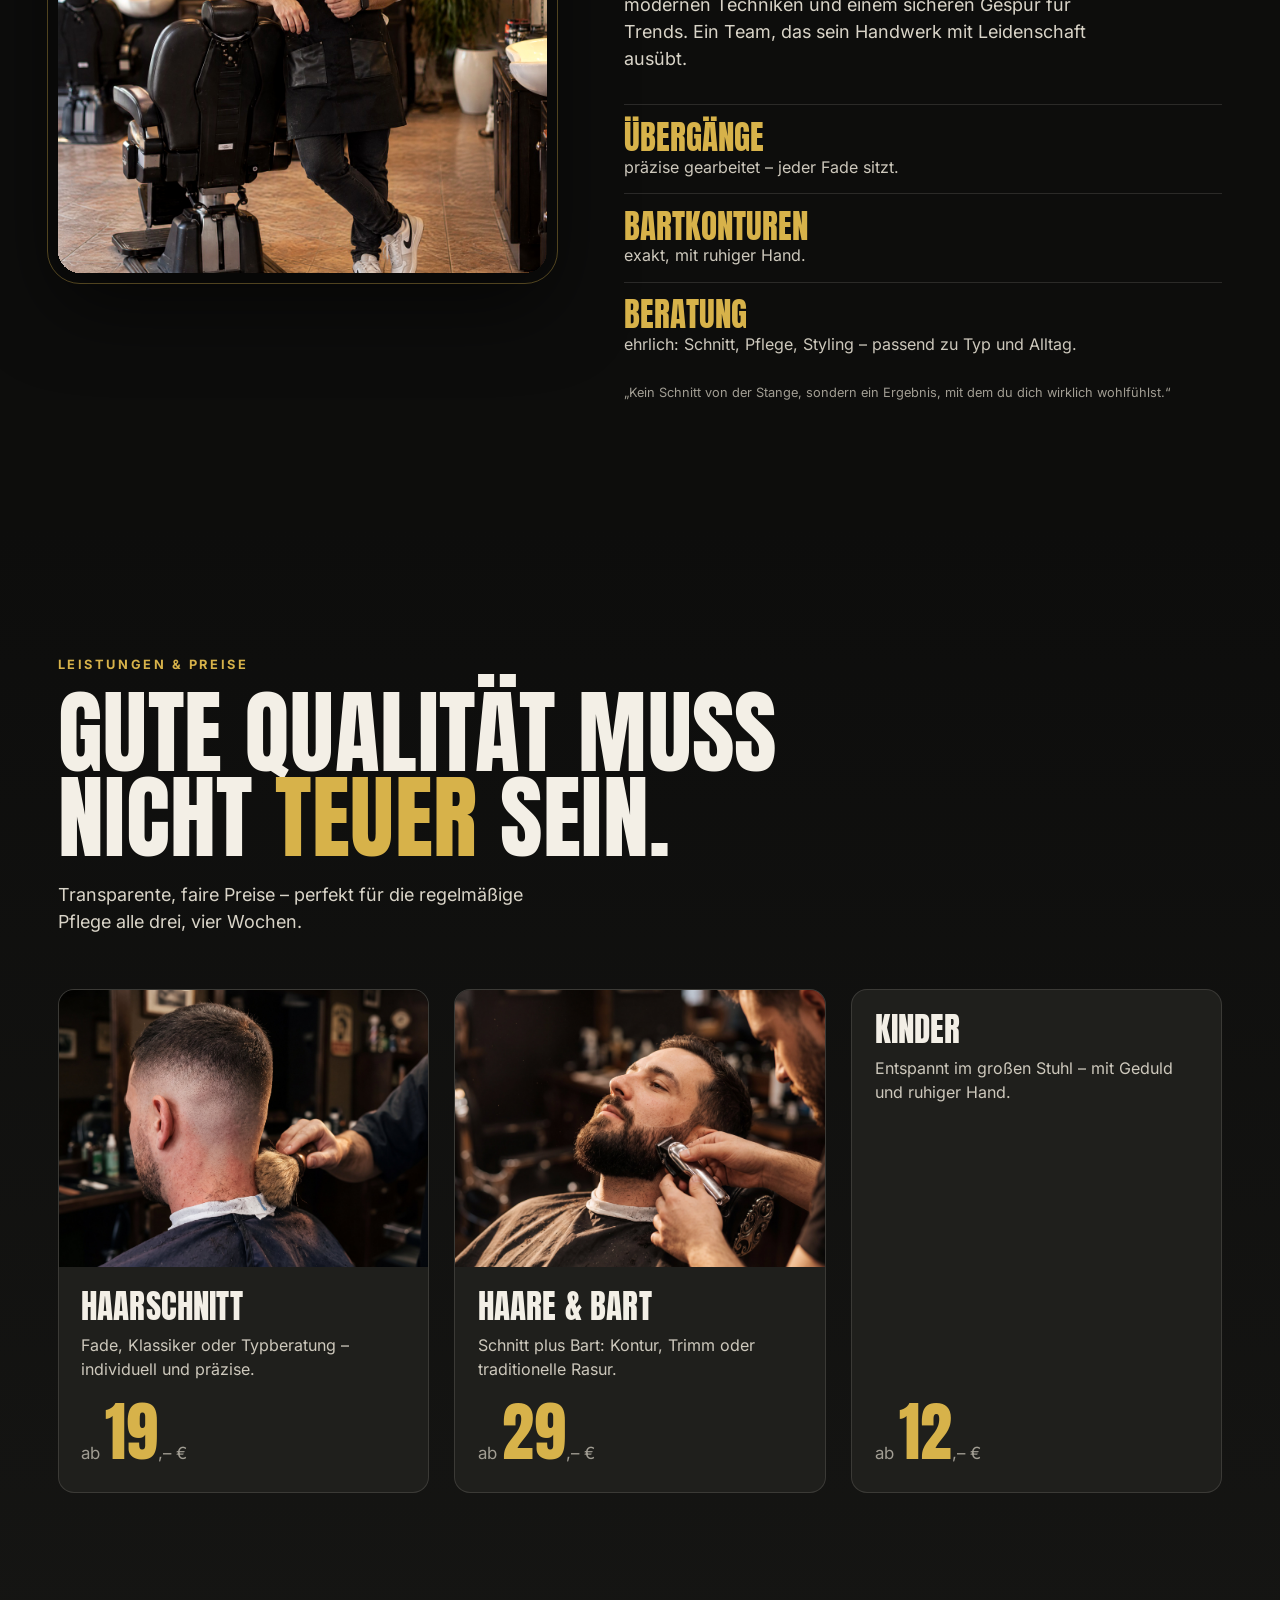
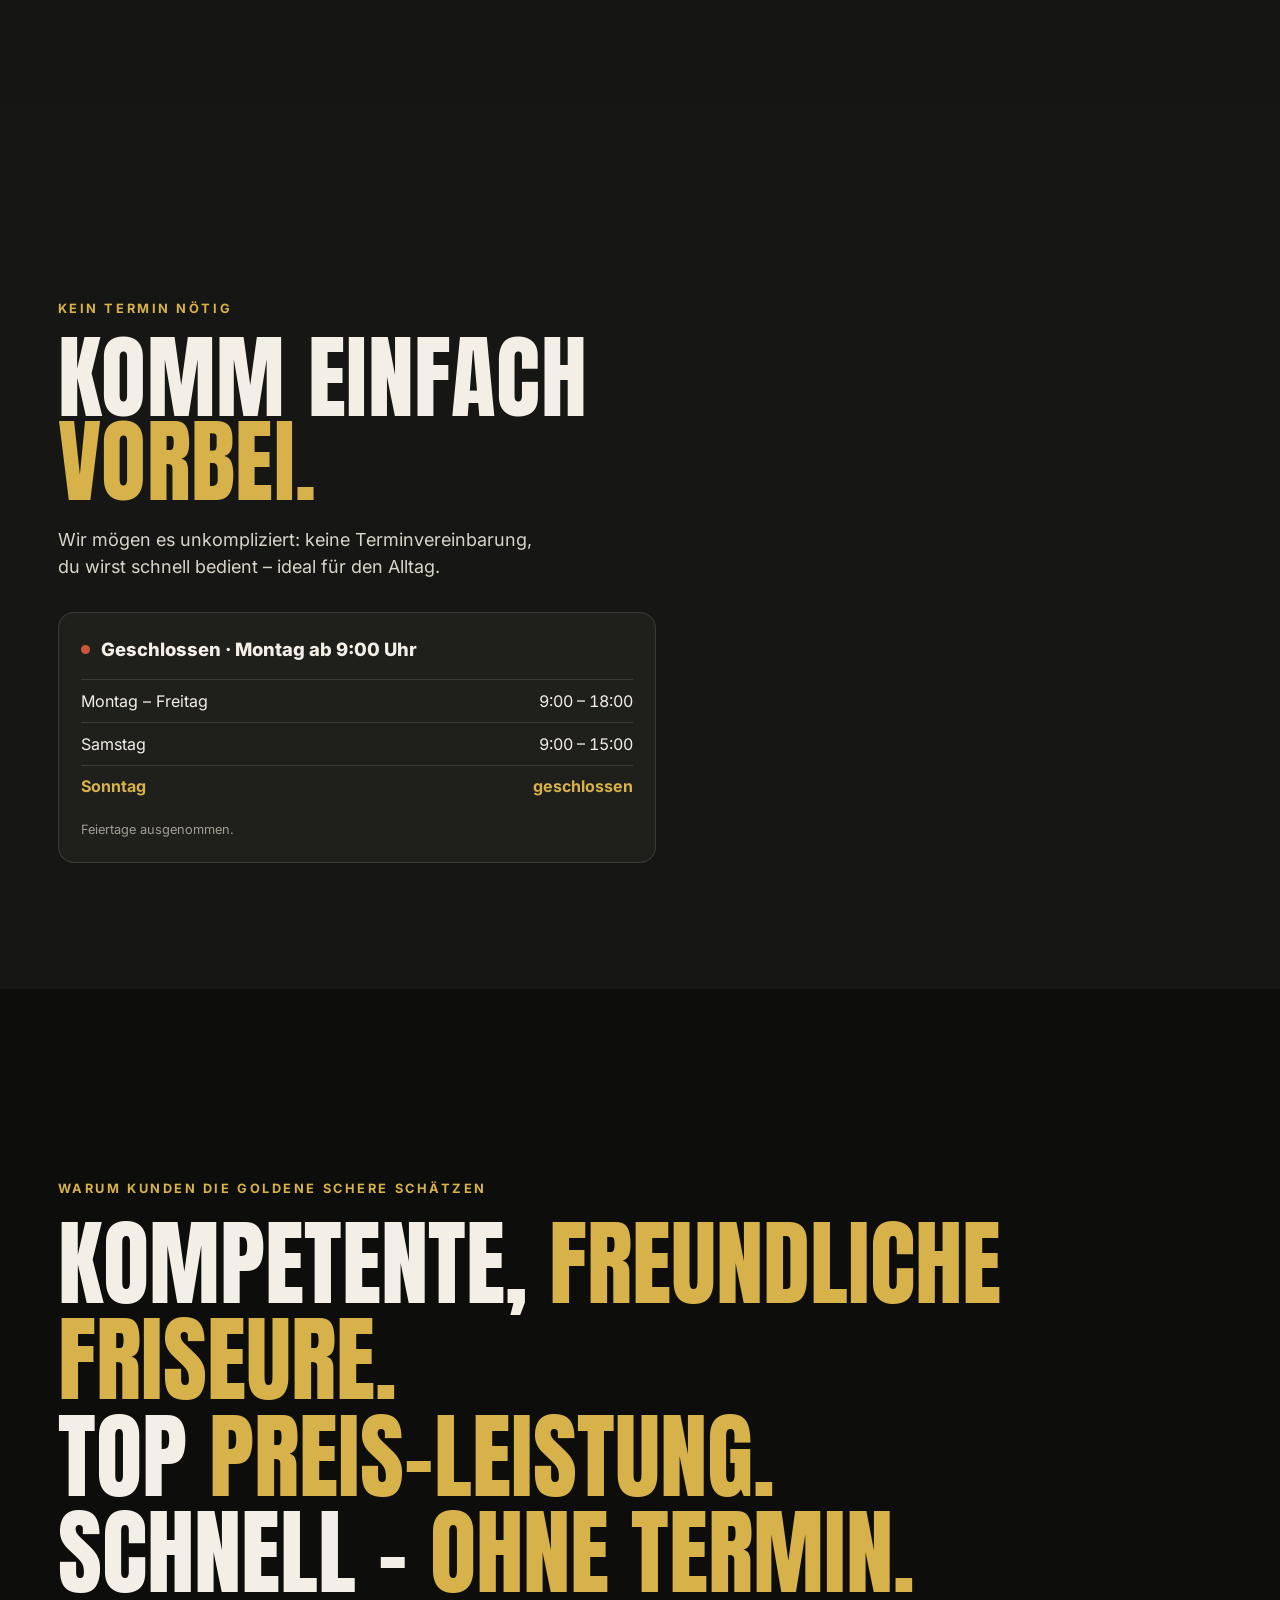
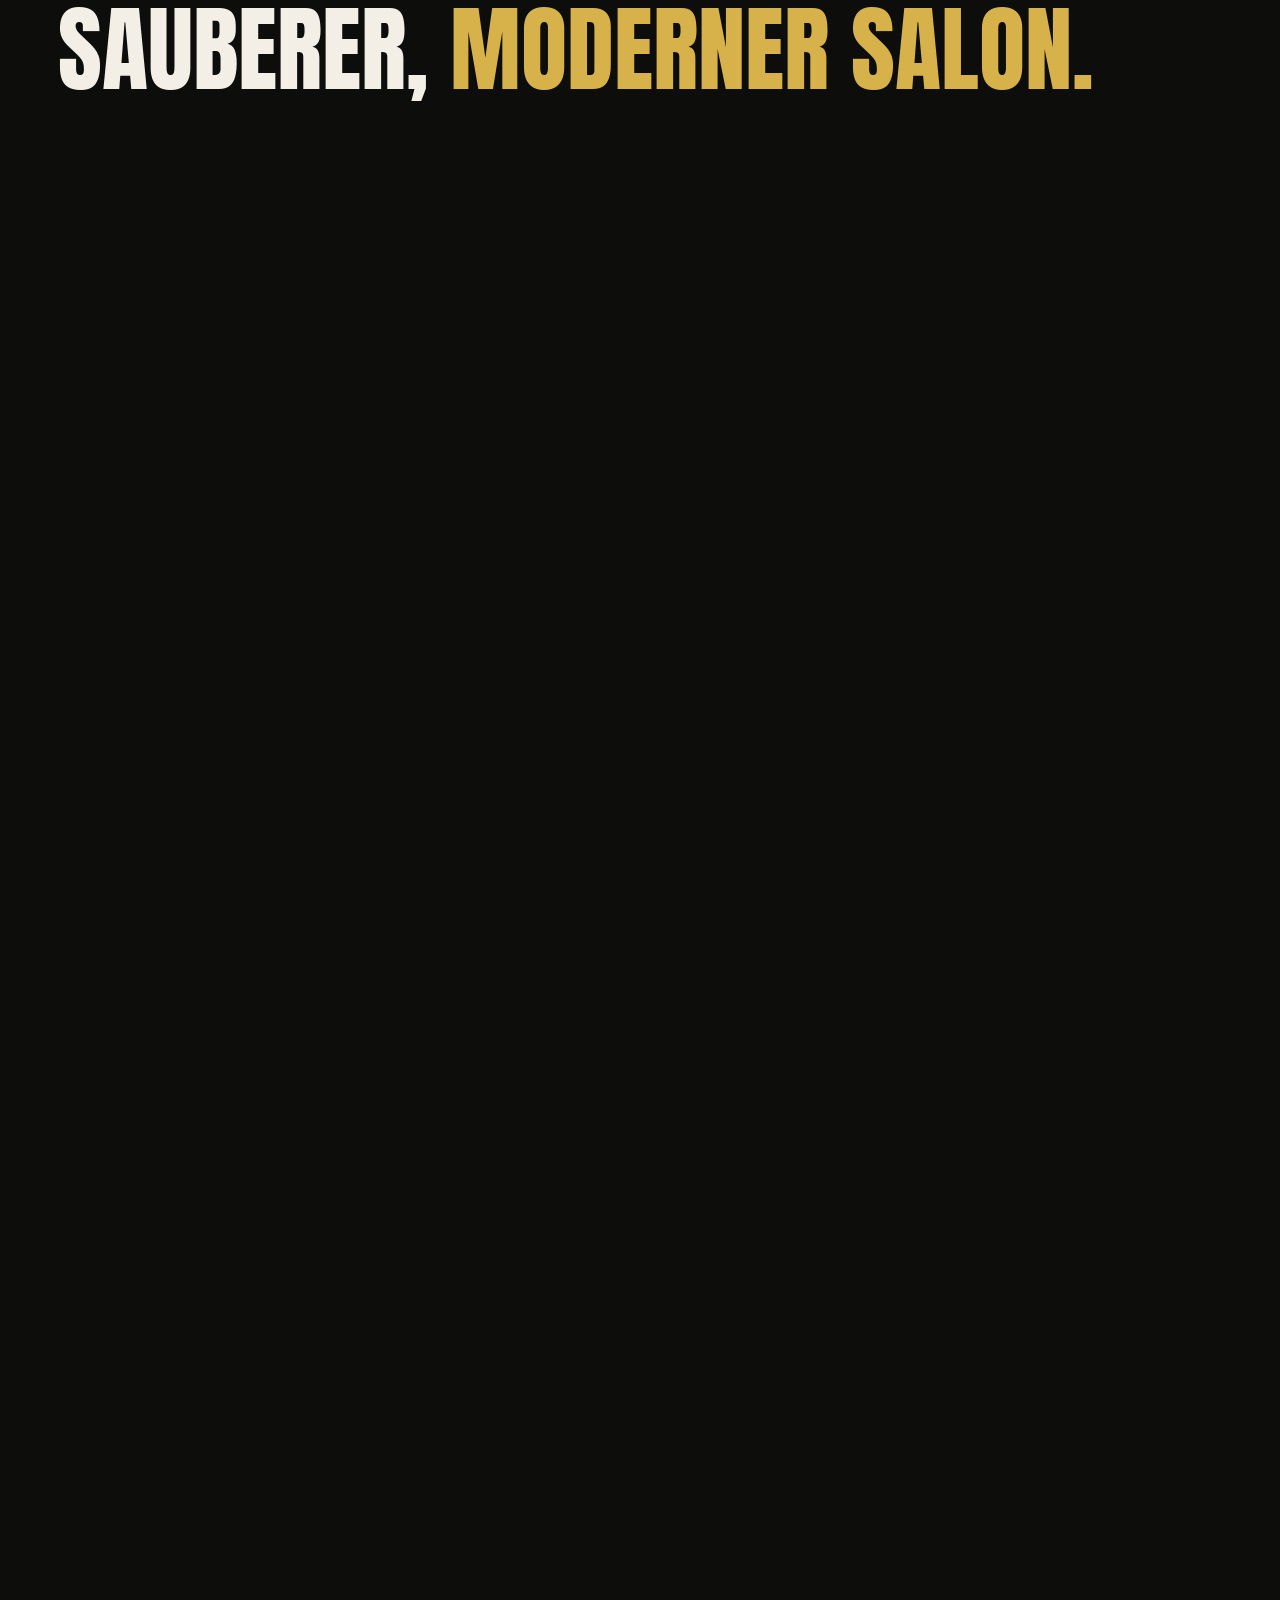
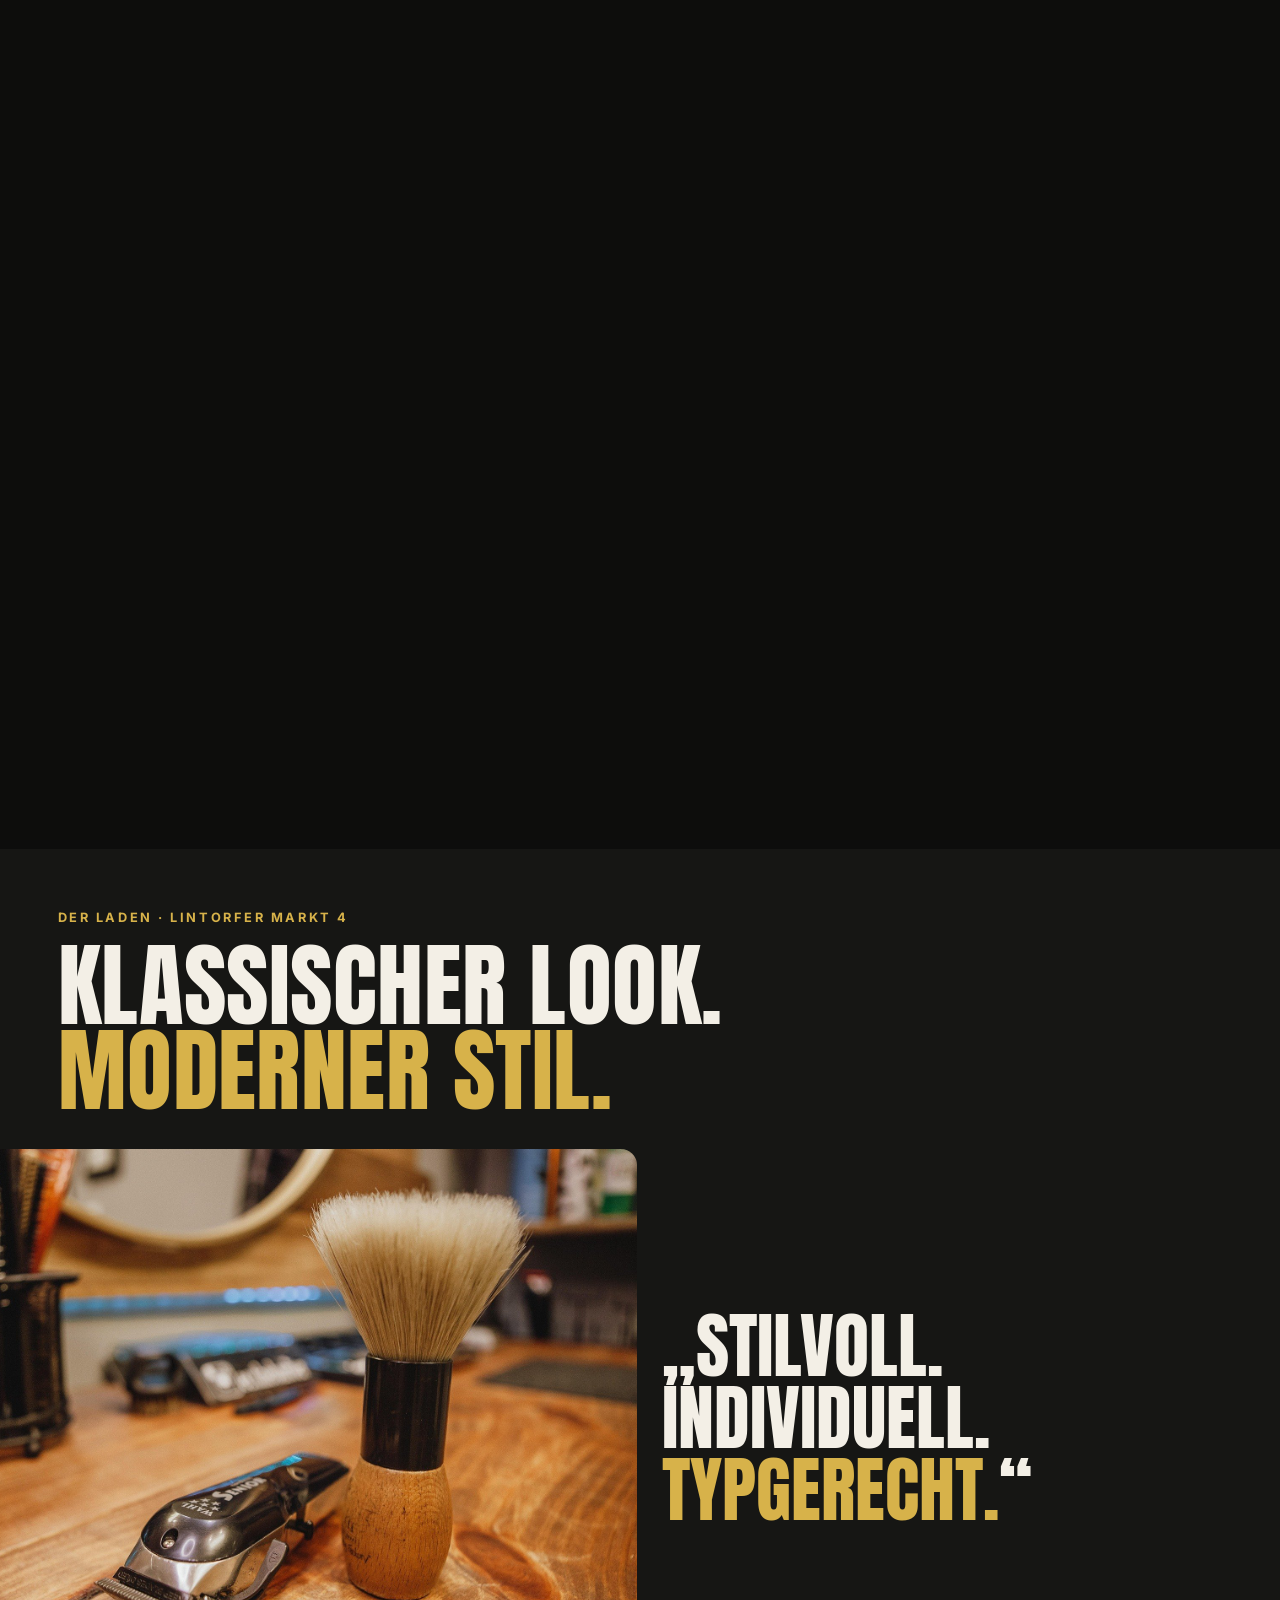
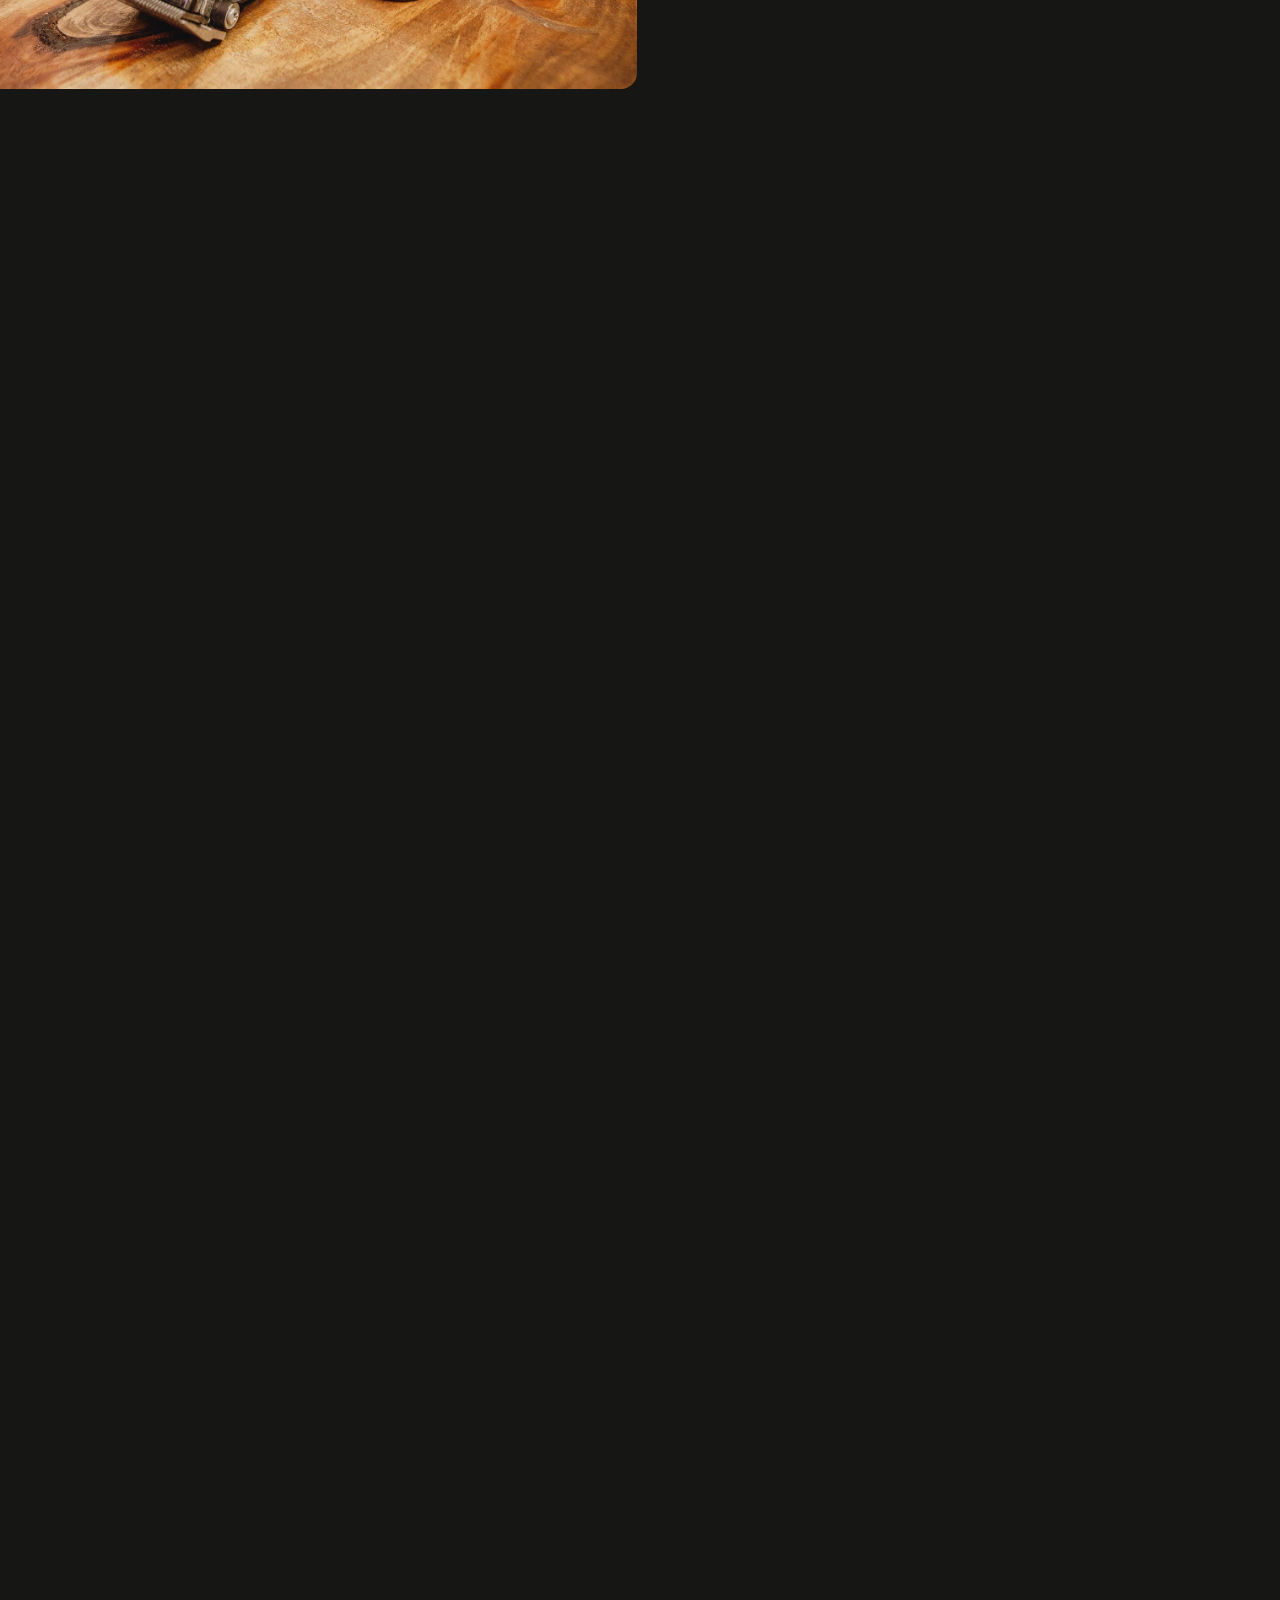
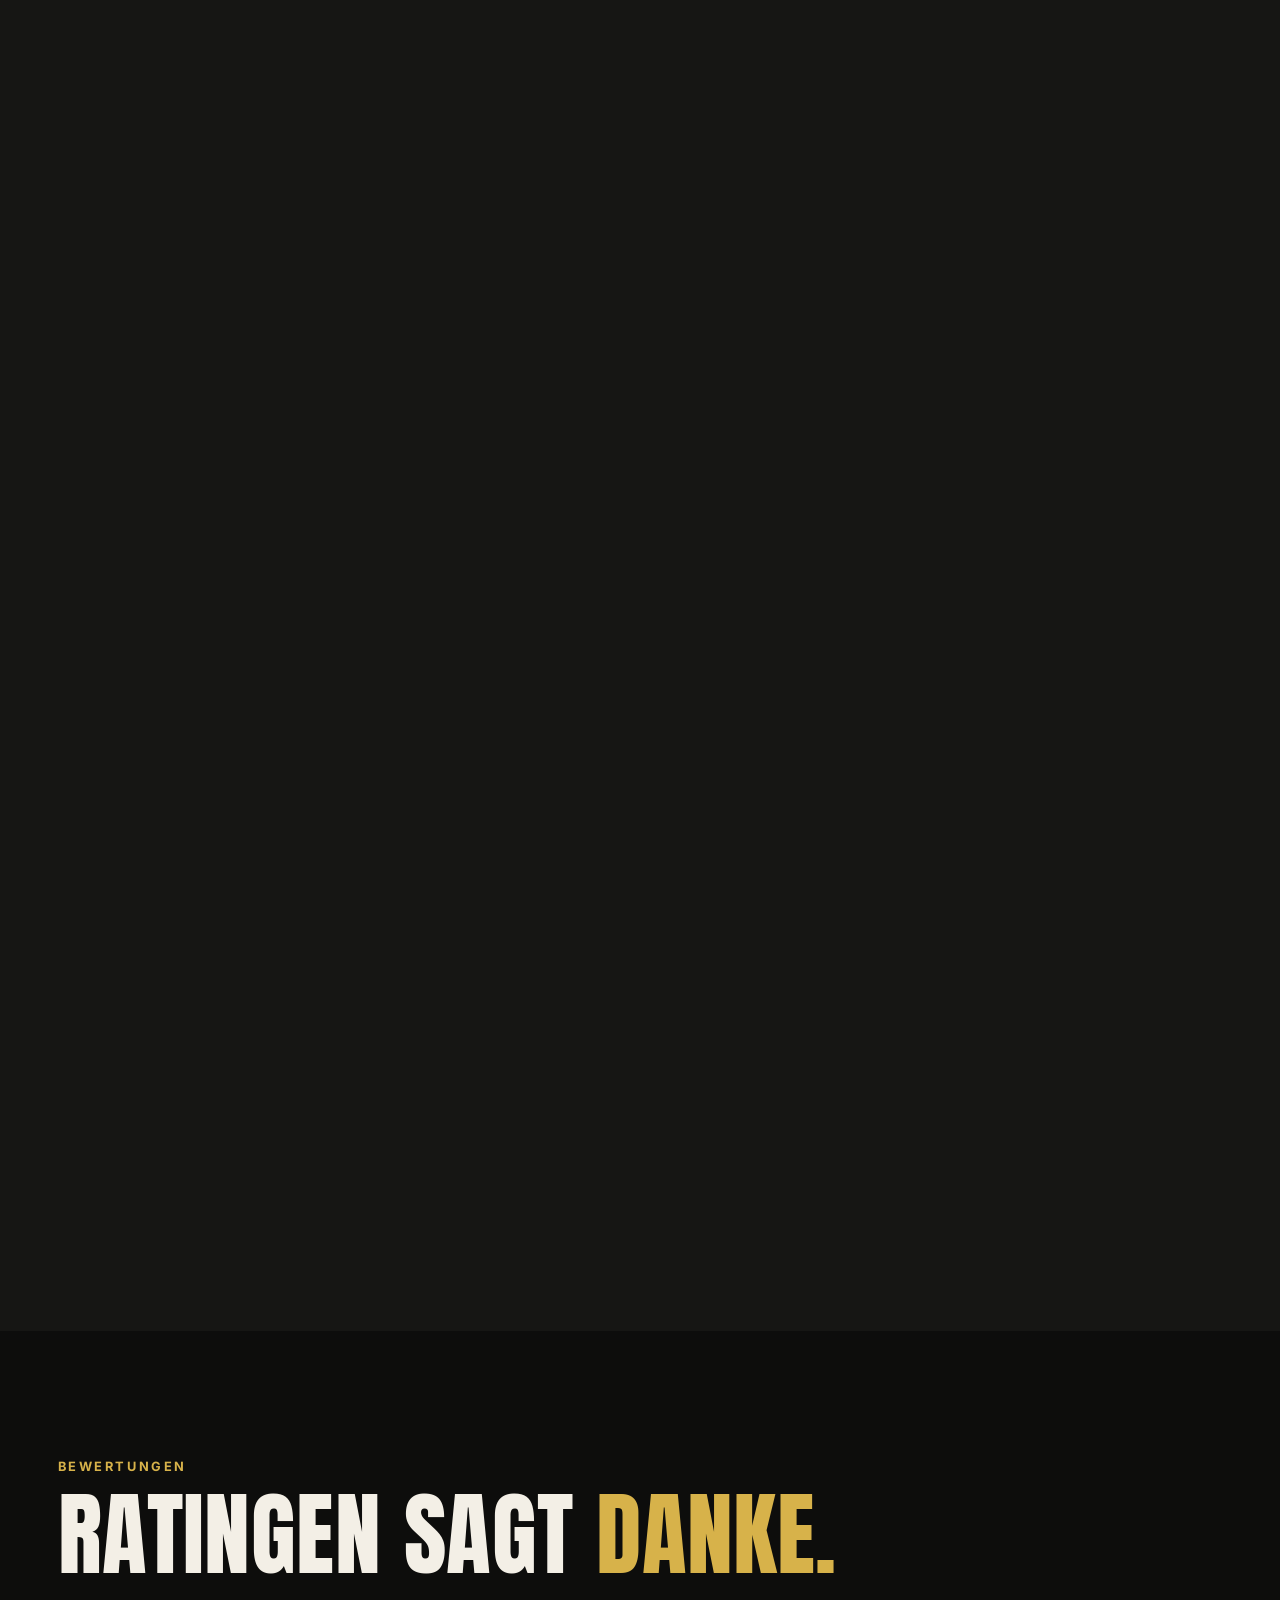
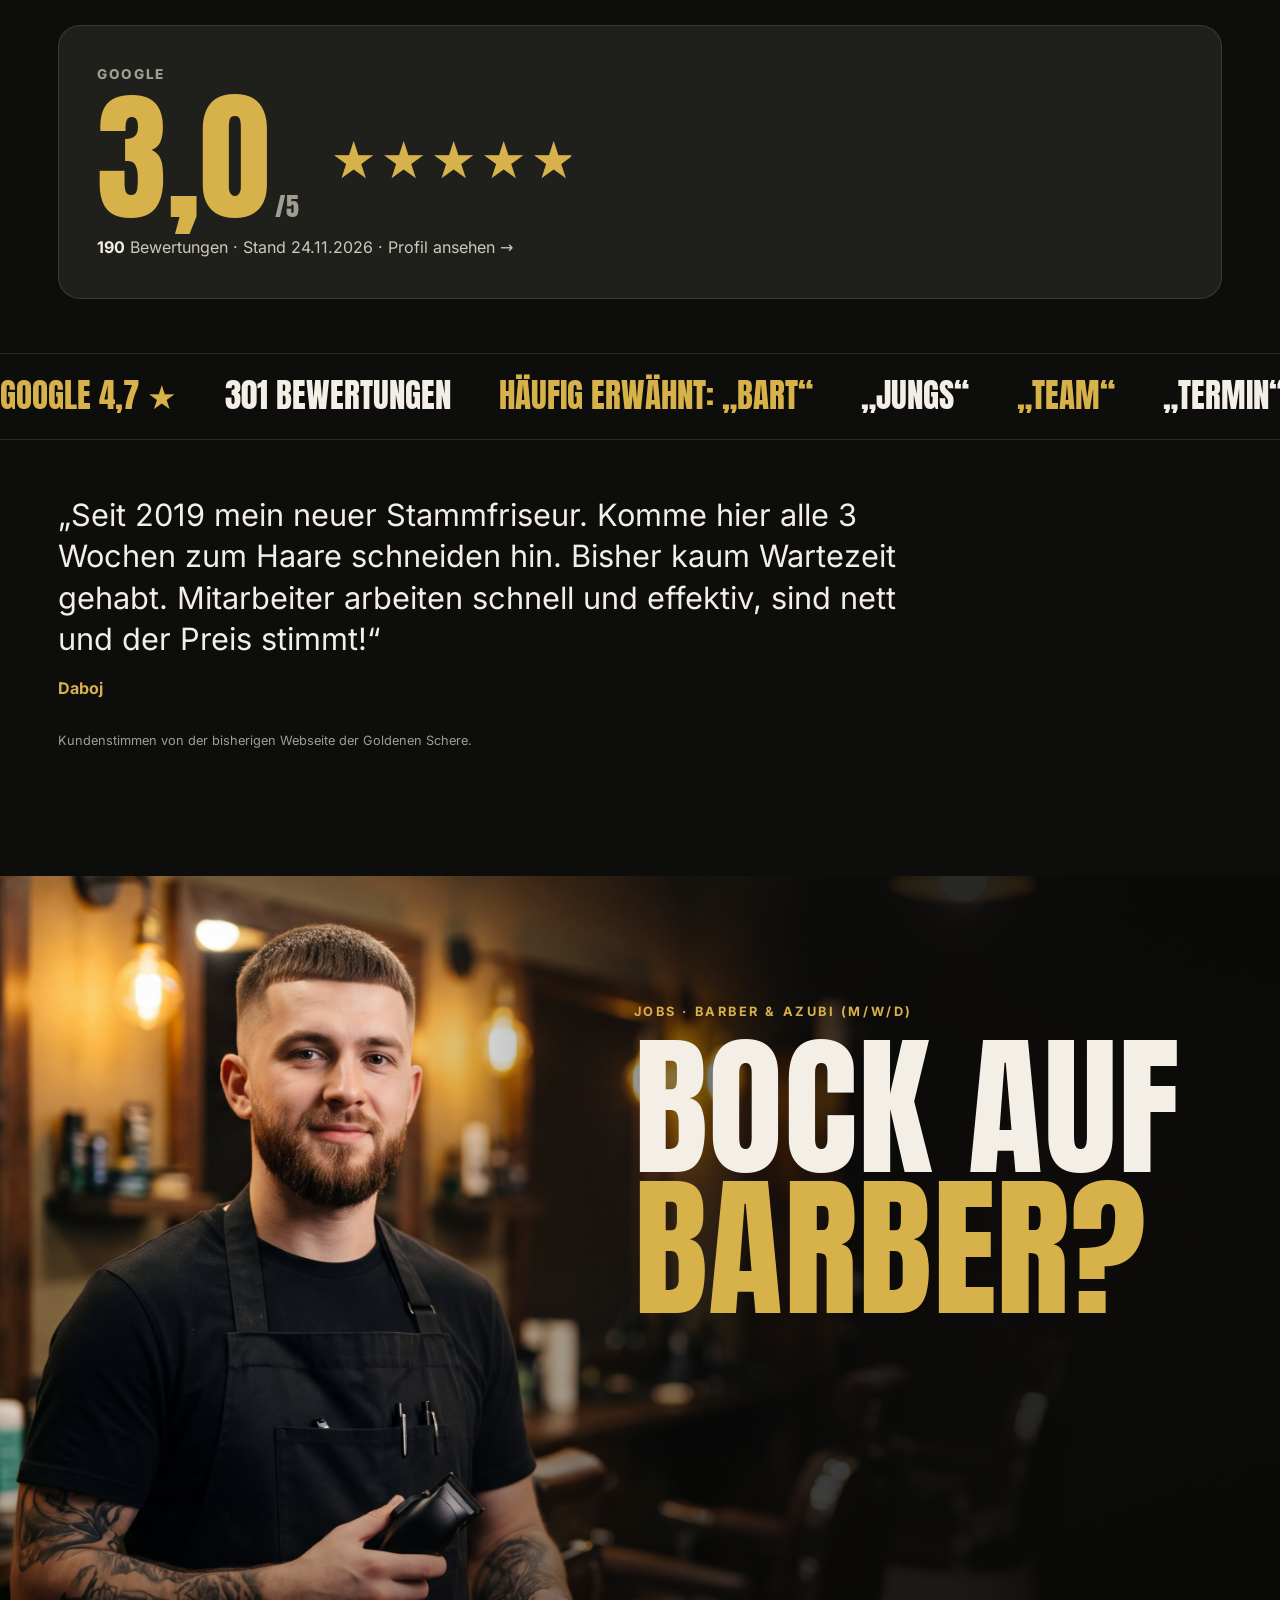
==== commit 91e429c6: "Lintorf-Bilder: Stuhlreihe im Laden-Kapitel, Barber im Team-Kapitel; Kicker Lintorf Co-Authored-By: " ====
--- a/site/index.html
+++ b/site/index.html
@@ -66,7 +66,7 @@
 <!-- 2b DIE JUNGS: echtes Team -->
 <section class="sec team" id="team">
   <div class="wrap team-grid">
-    <figure class="team-photo" data-reveal><img src="assets/img/echt-barber.jpg" width="1024" height="1024" alt="Barber der Goldenen Schere vor dem Laden" loading="lazy"></figure>
+    <figure class="team-photo" data-reveal><img src="assets/img/lintorf-barber.jpg" width="1200" height="1200" alt="Barber der Goldenen Schere im Laden am Lintorfer Markt" loading="lazy"></figure>
     <div>
       <p class="kicker">Das Team</p>
       <h2 class="big">Die Jungs vom <span class="g">Lintorfer Markt.</span></h2>
@@ -159,7 +159,7 @@
   <div class="stage">
     <div class="ride-head"><p class="kicker">Der Laden · Lintorfer Markt 4</p><h2 class="big">Klassischer Look.<br><span class="g">Moderner Stil.</span></h2></div>
     <div class="track">
-      <figure style="aspect-ratio:896/540"><img src="assets/img/echt-laden.jpg" width="896" height="540" alt="Innenansicht der Goldenen Schere: Spiegel, Lampen, Barberstühle" ><figcaption>Der Salon</figcaption></figure>
+      <figure style="aspect-ratio:16/9"><img src="assets/img/lintorf-stuehle.jpg" width="1600" height="900" alt="Barberstühle vor der Backsteinwand der Goldenen Schere Lintorf" ><figcaption>Der Salon</figcaption></figure>
       <figure style="aspect-ratio:1920/1920"><img src="assets/img/echt-schere.jpg" width="1920" height="1920" alt="Bart wird mit Schere und Kamm in Form geschnitten" ><figcaption>Bart in Form</figcaption></figure>
       <figure style="aspect-ratio:1920/1287"><img src="assets/img/echt-rasur.jpg" width="1920" height="1287" alt="Kunde nach der Rasur im Barberstuhl" ><figcaption>Exakte Rasur</figcaption></figure>
       <figure style="aspect-ratio:1920/1280"><img src="assets/img/echt-trimmer.jpg" width="1920" height="1280" alt="Konturen werden mit dem Trimmer gezogen" ><figcaption>Konturen</figcaption></figure>
@@ -217,7 +217,7 @@
   <div class="wrap k-grid">
     <figure class="facade"><img src="assets/img/lintorf-innen.jpg" width="1600" height="900" alt="Innenraum der Goldenen Schere am Lintorfer Markt: Backsteinwand, goldener Schriftzug, Barberstühle" loading="lazy"></figure>
     <div>
-      <p class="kicker">Zentral in Ratingen</p>
+      <p class="kicker">Am Lintorfer Markt · Ratingen</p>
       <h2 class="big">Lintorfer Markt&nbsp;4.<br><span class="g">Komm rein.</span></h2>
       <p class="lead">Der große Vorteil: Kein Termin nötig. Du kannst jederzeit spontan vorbeikommen und wirst schnell bedient.</p>
       <ul class="contact">
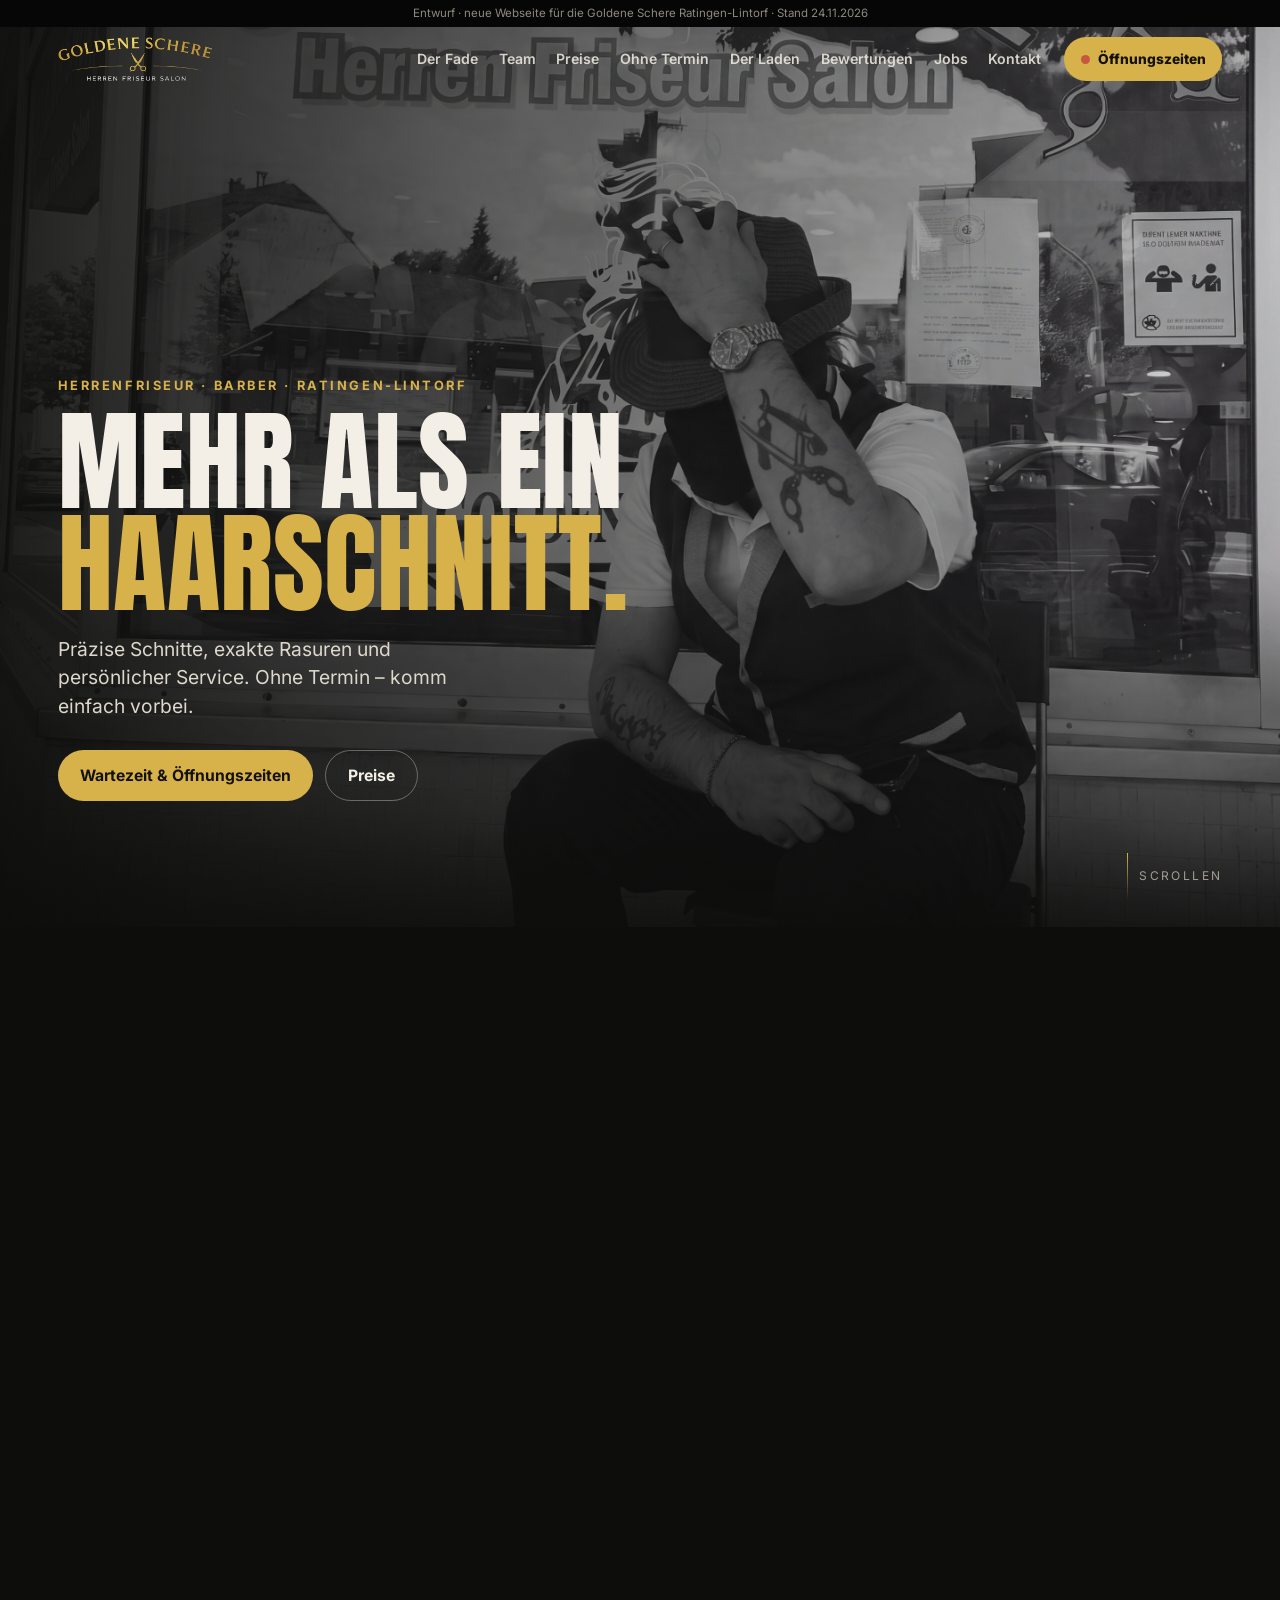
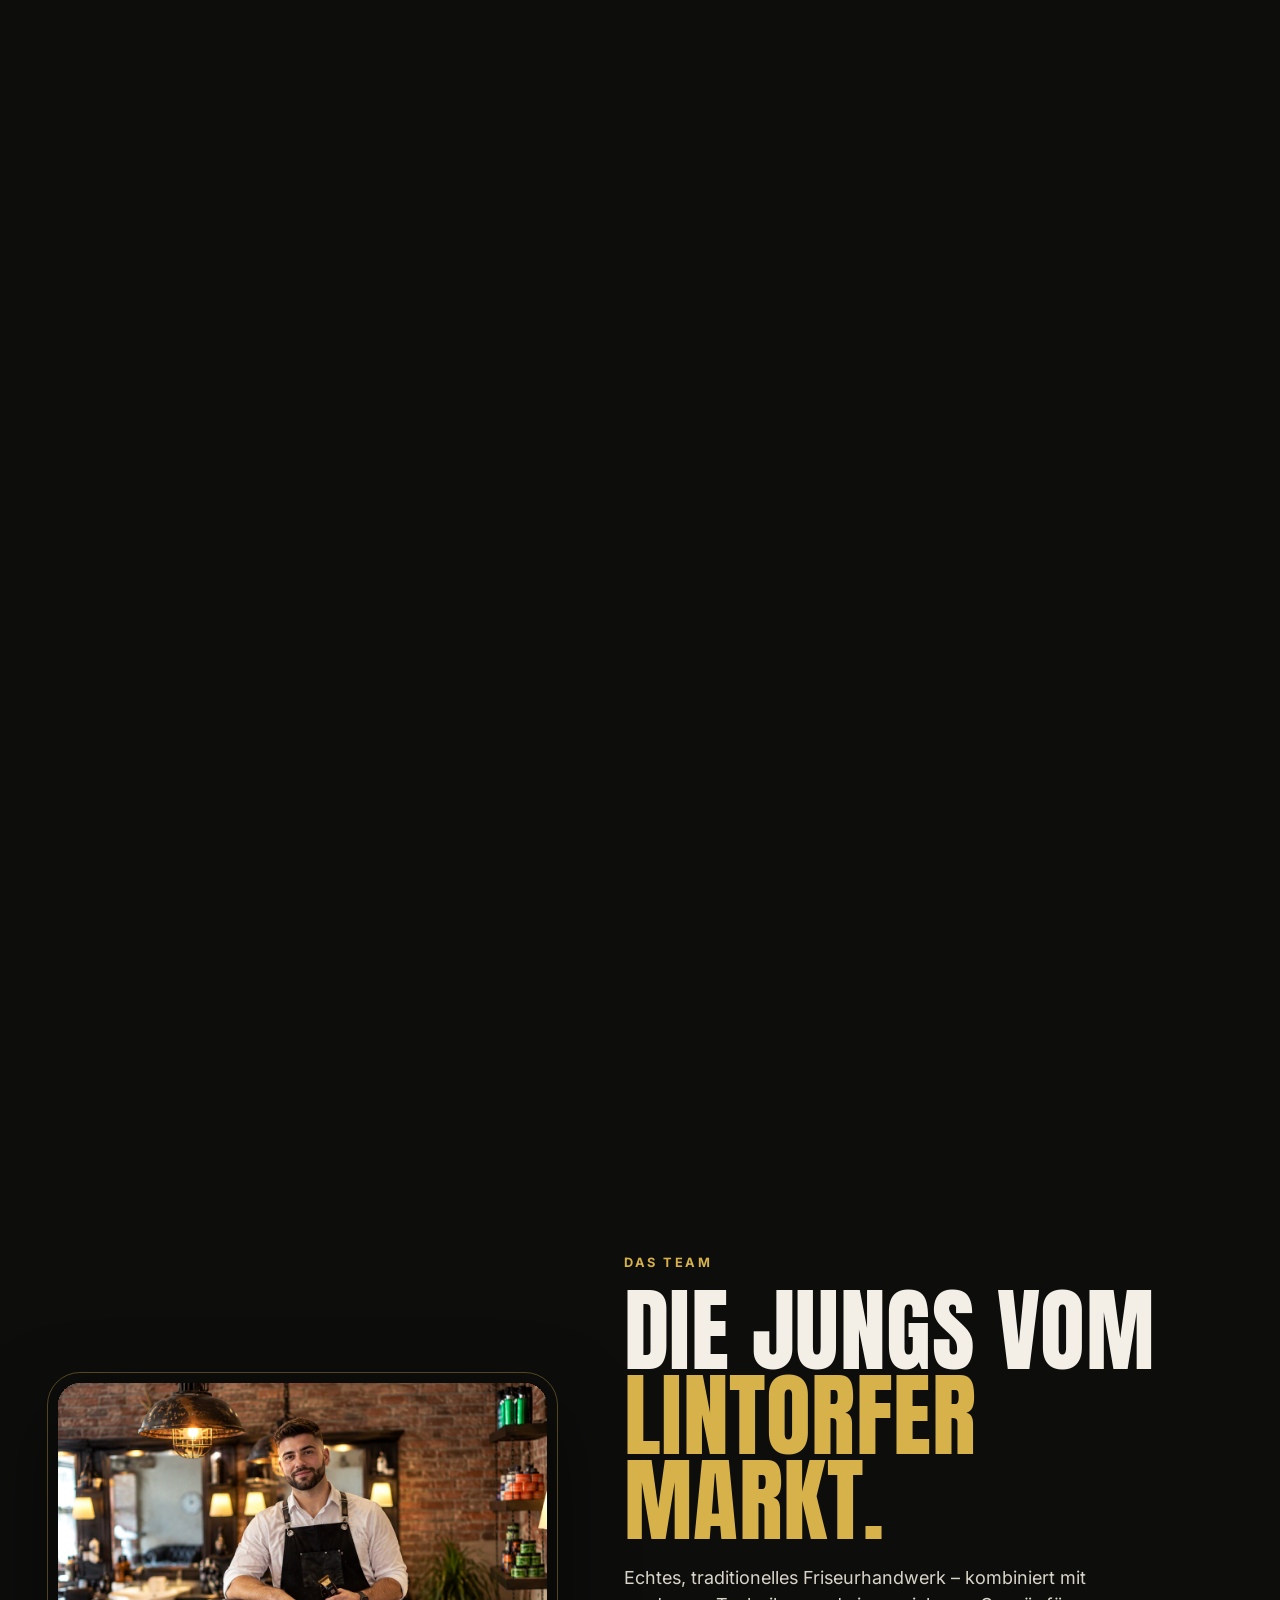
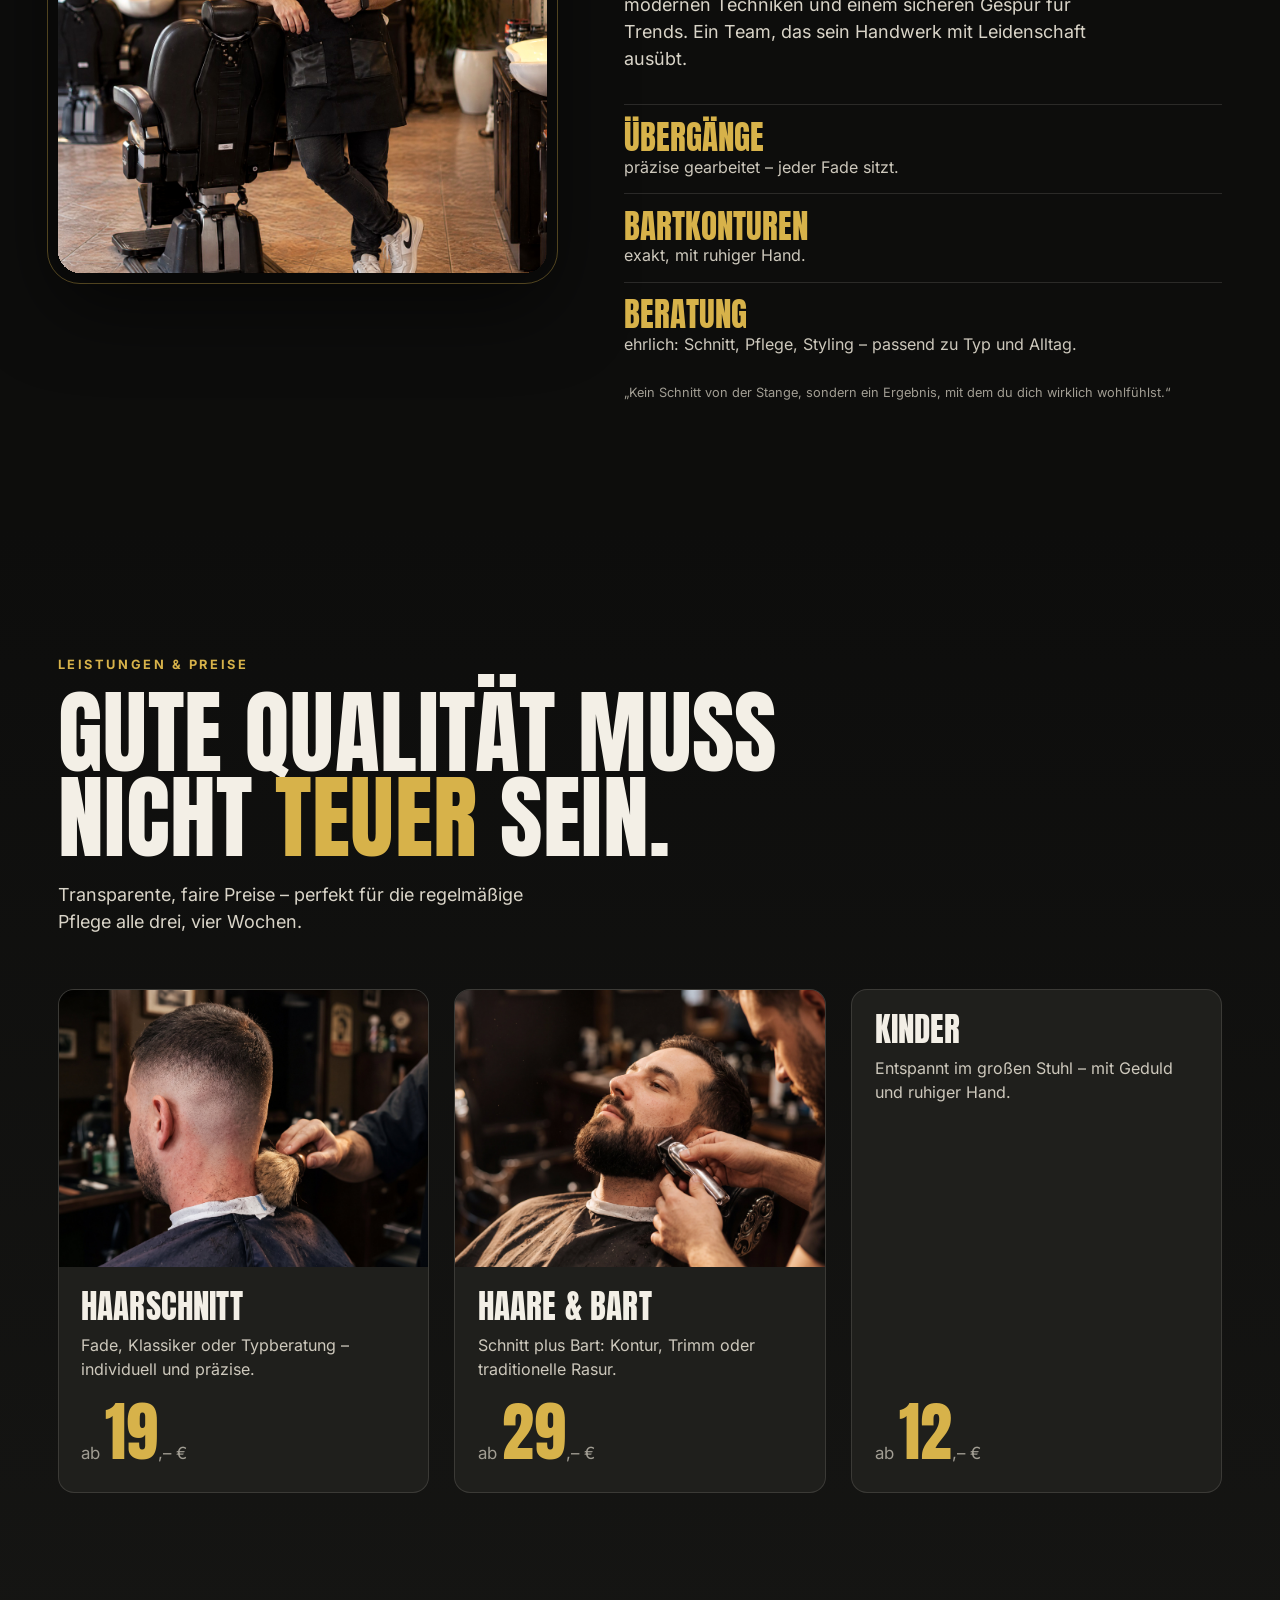
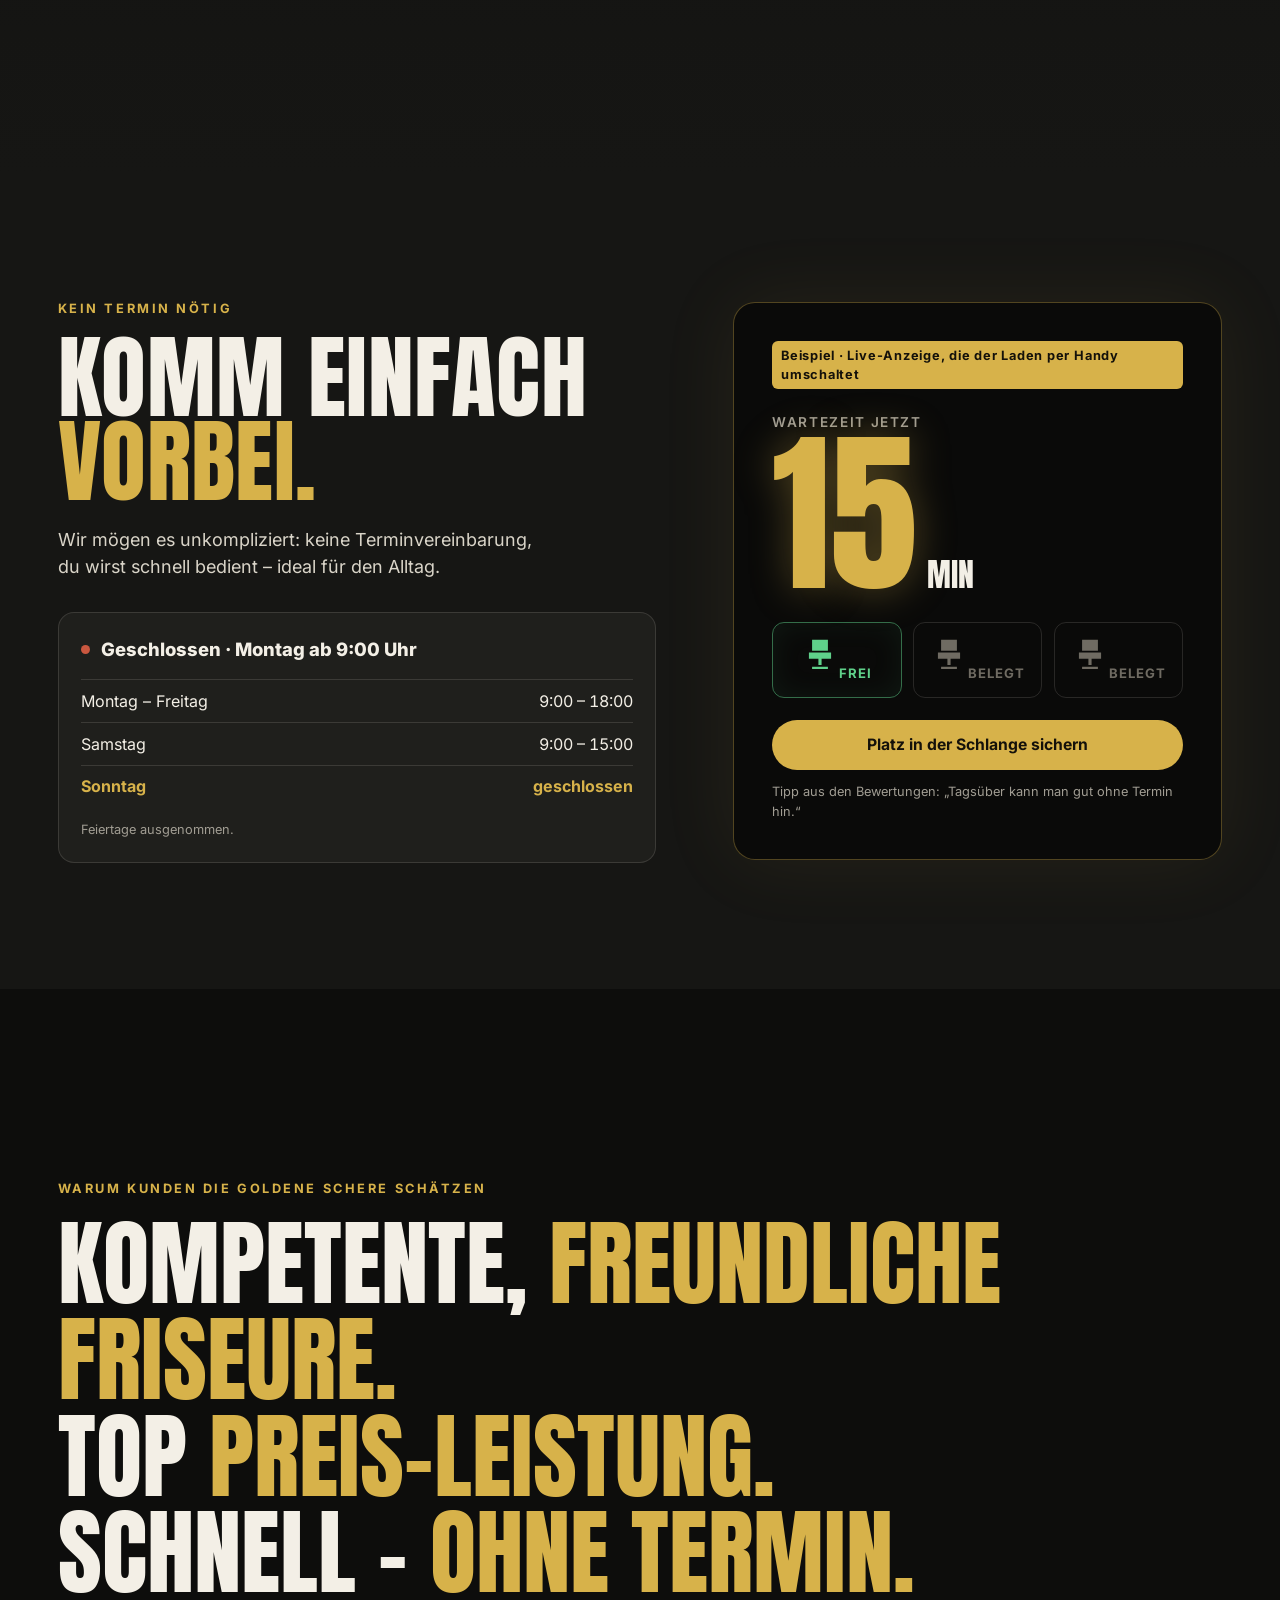
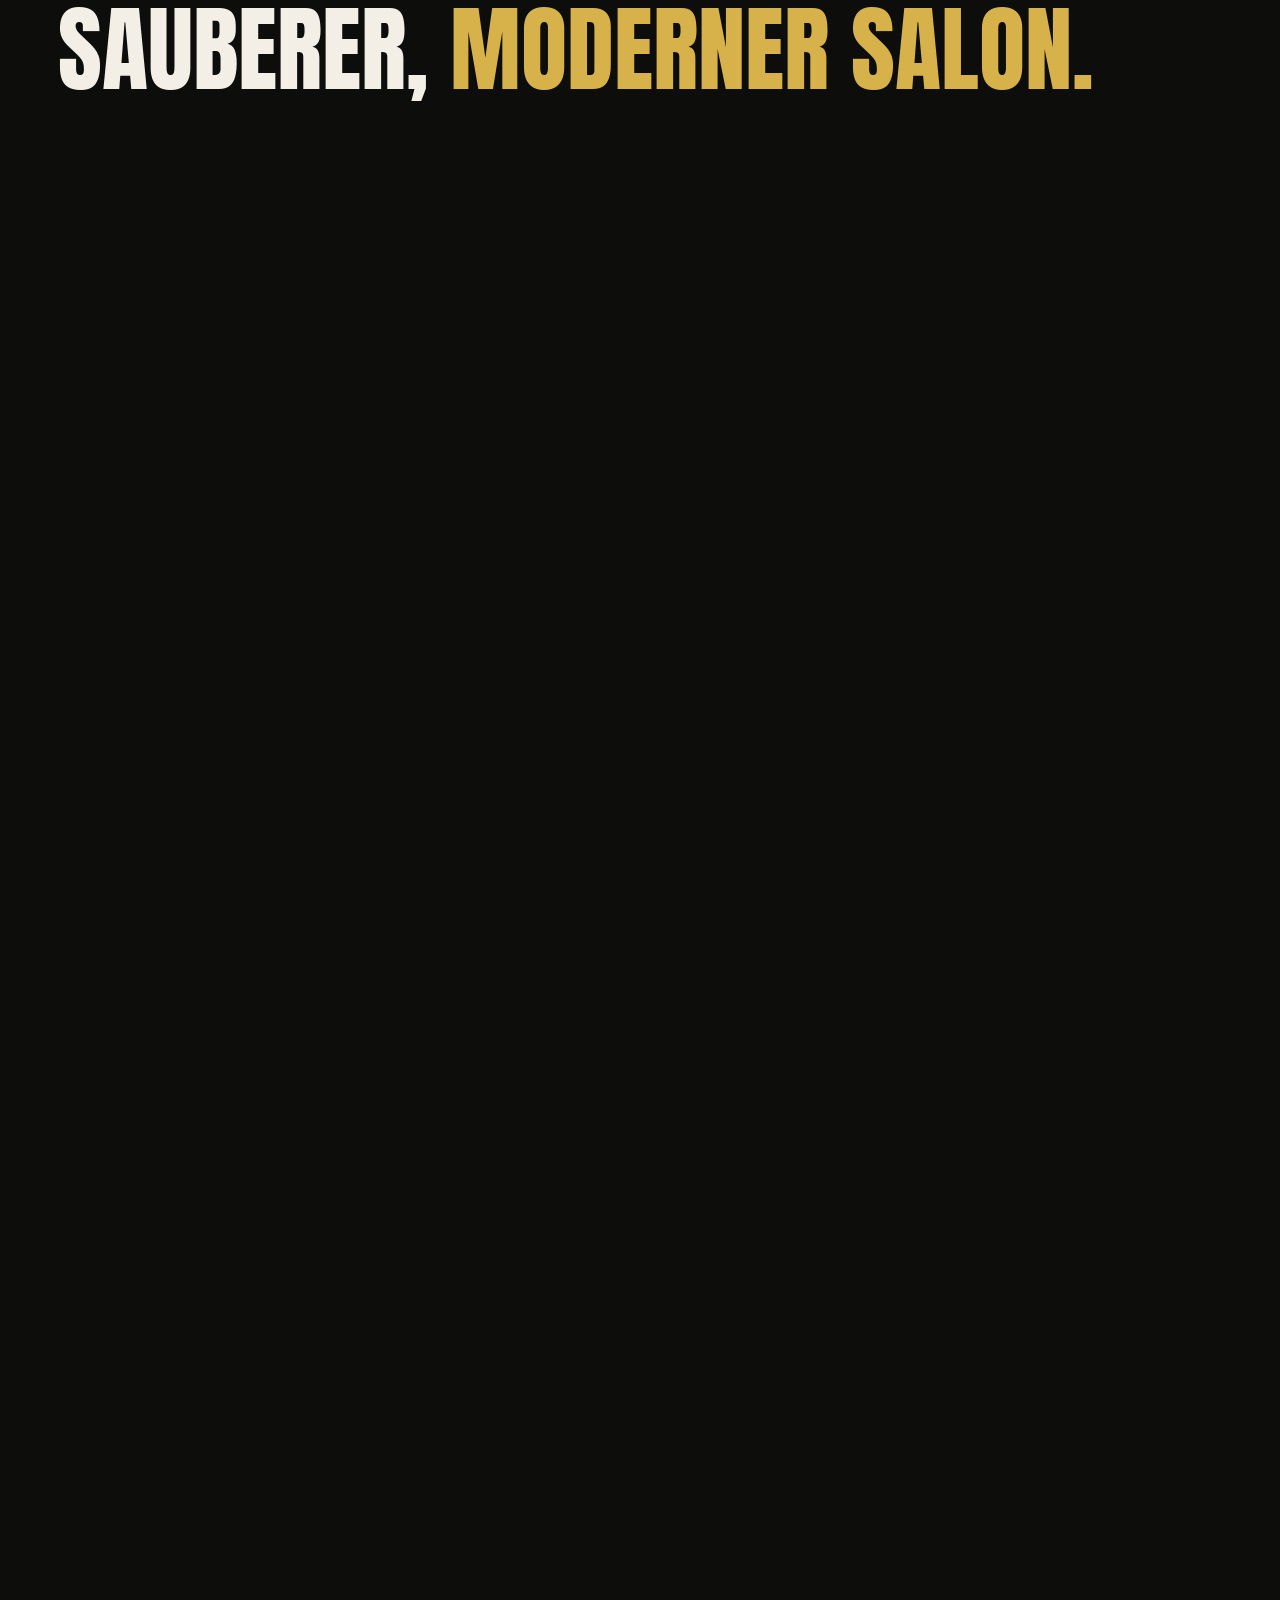
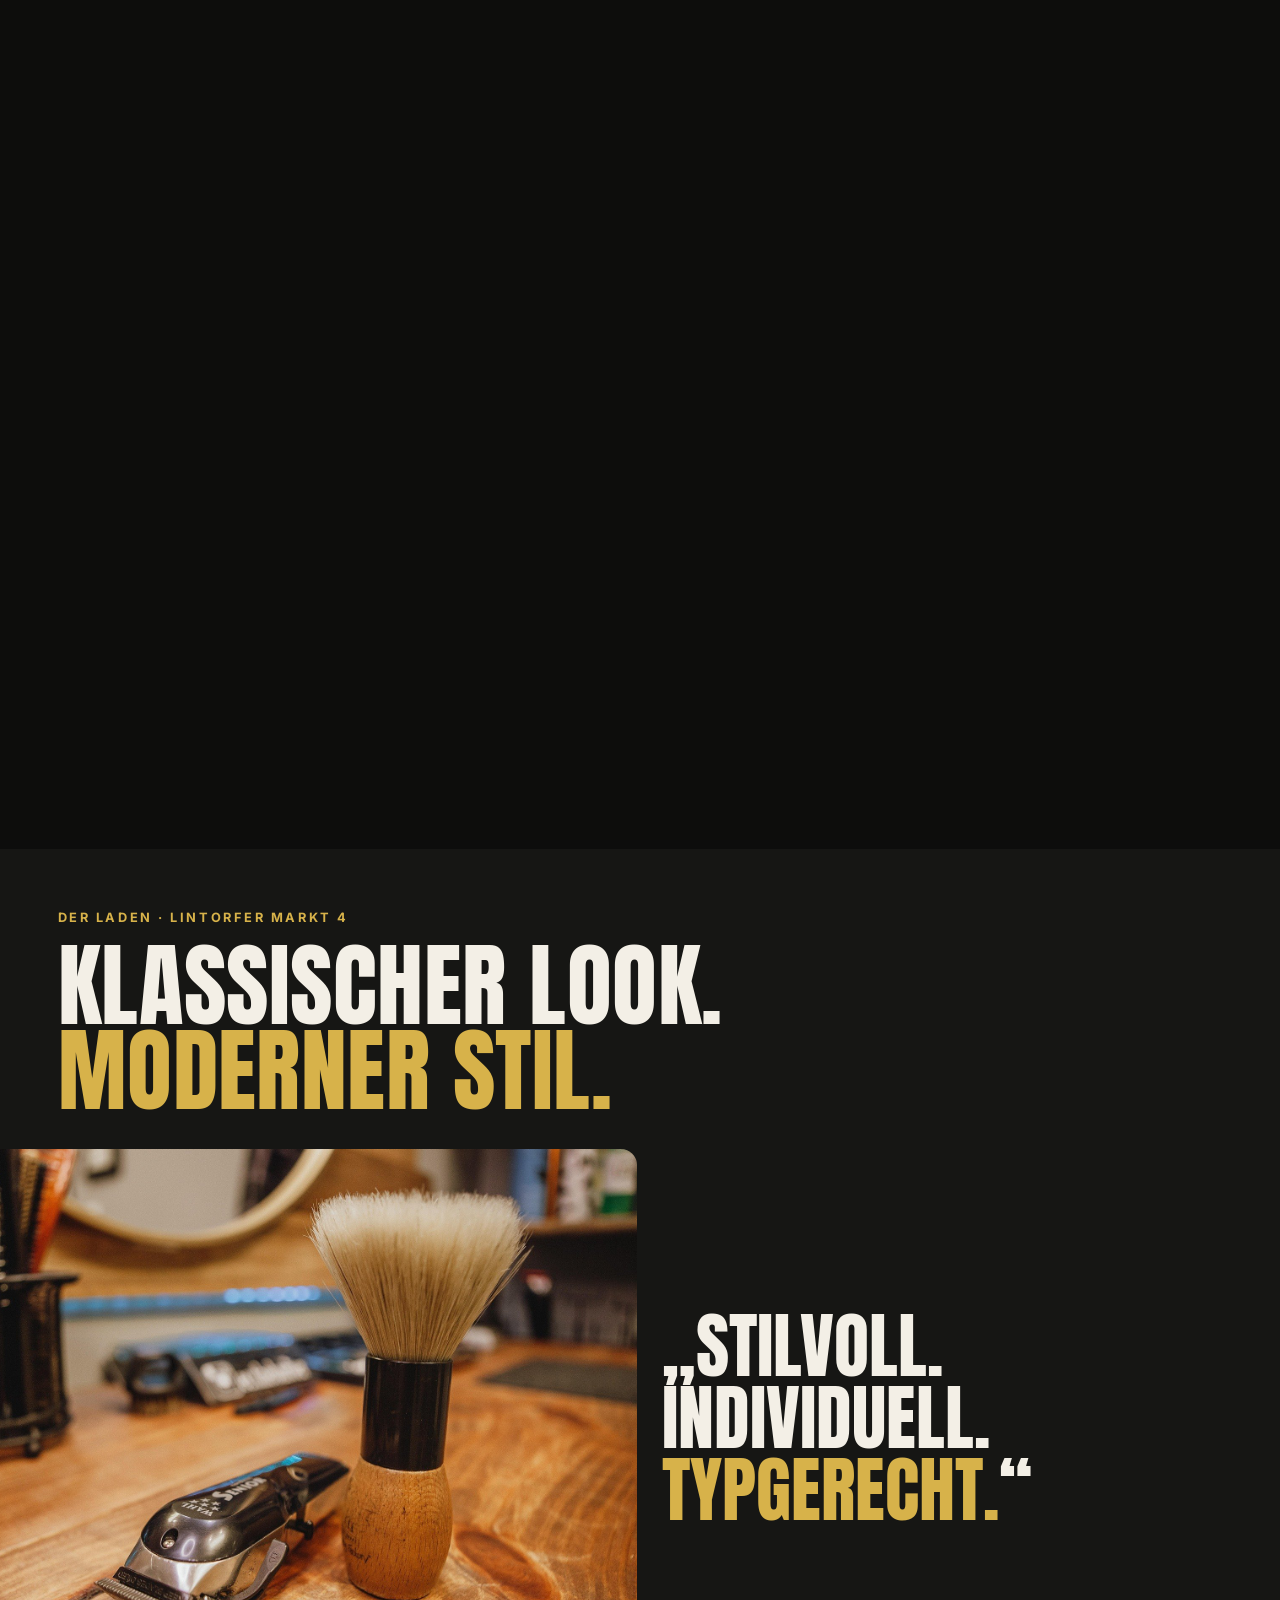
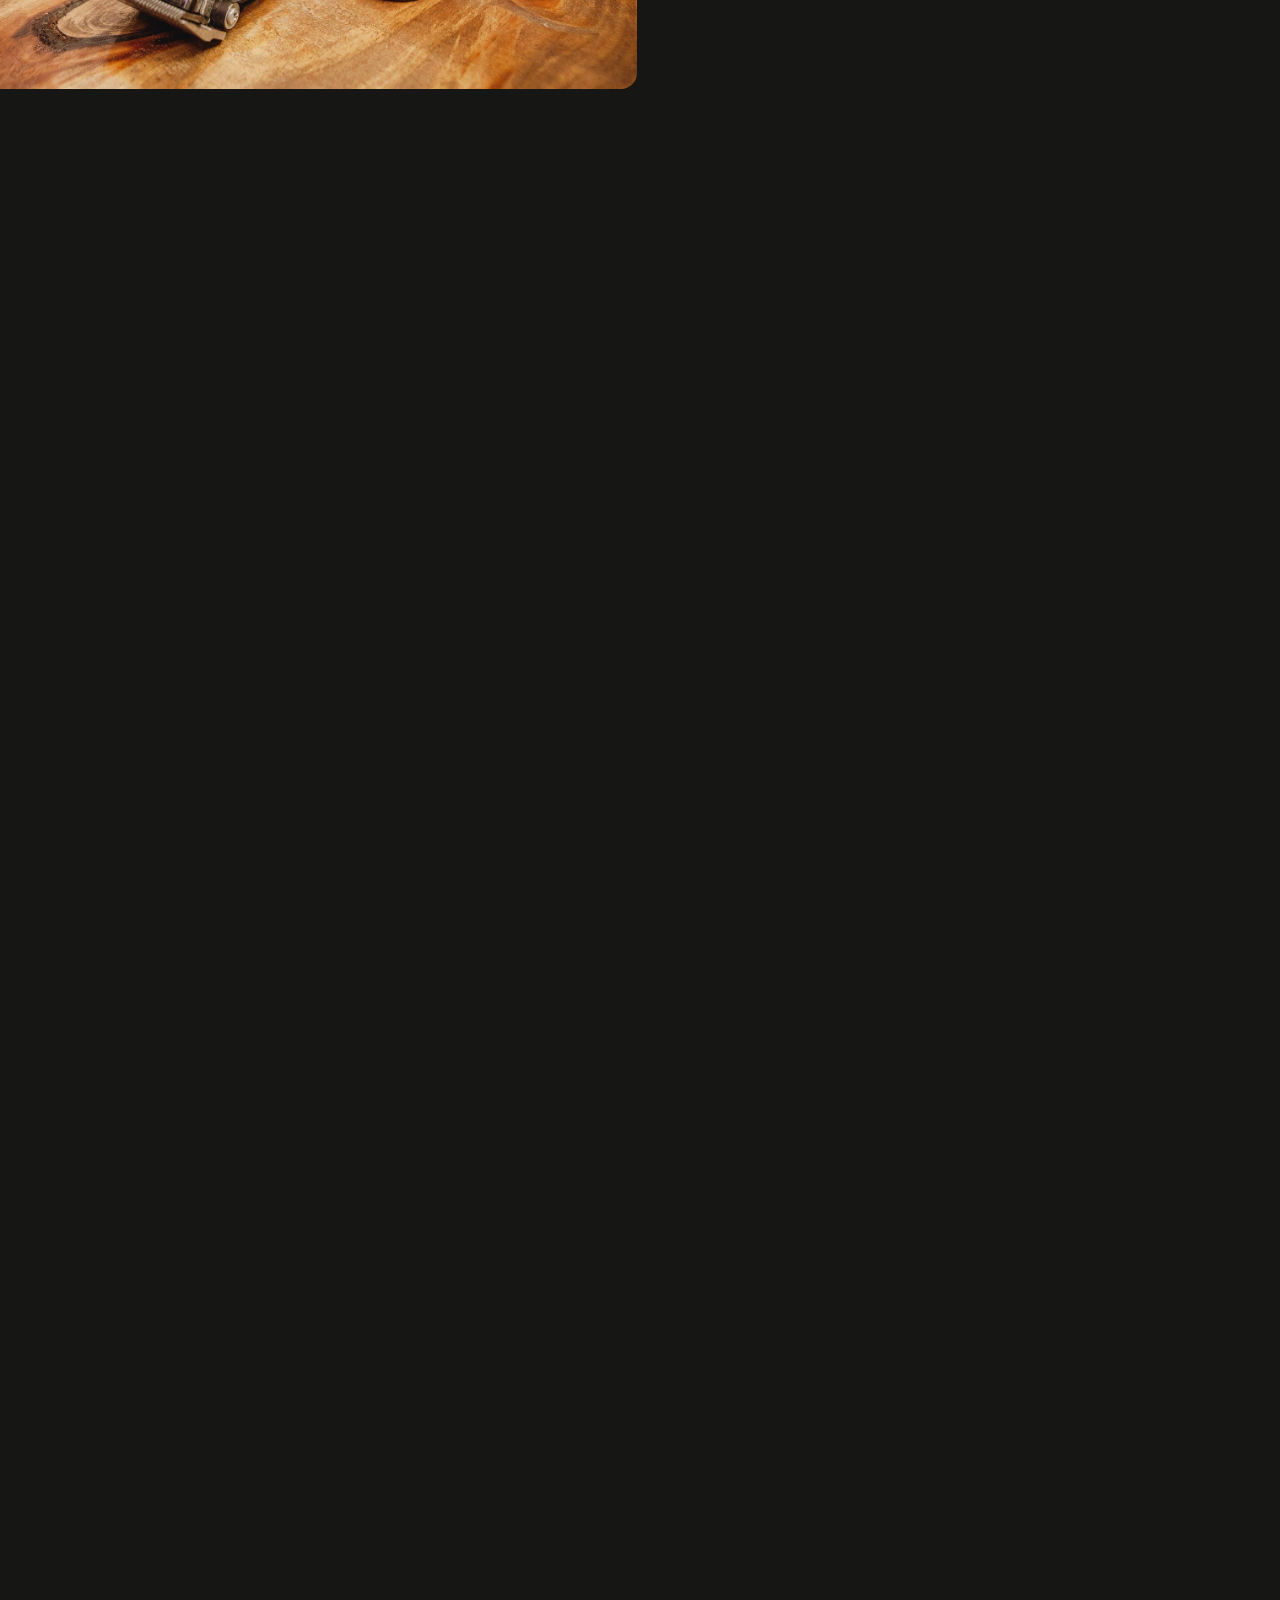
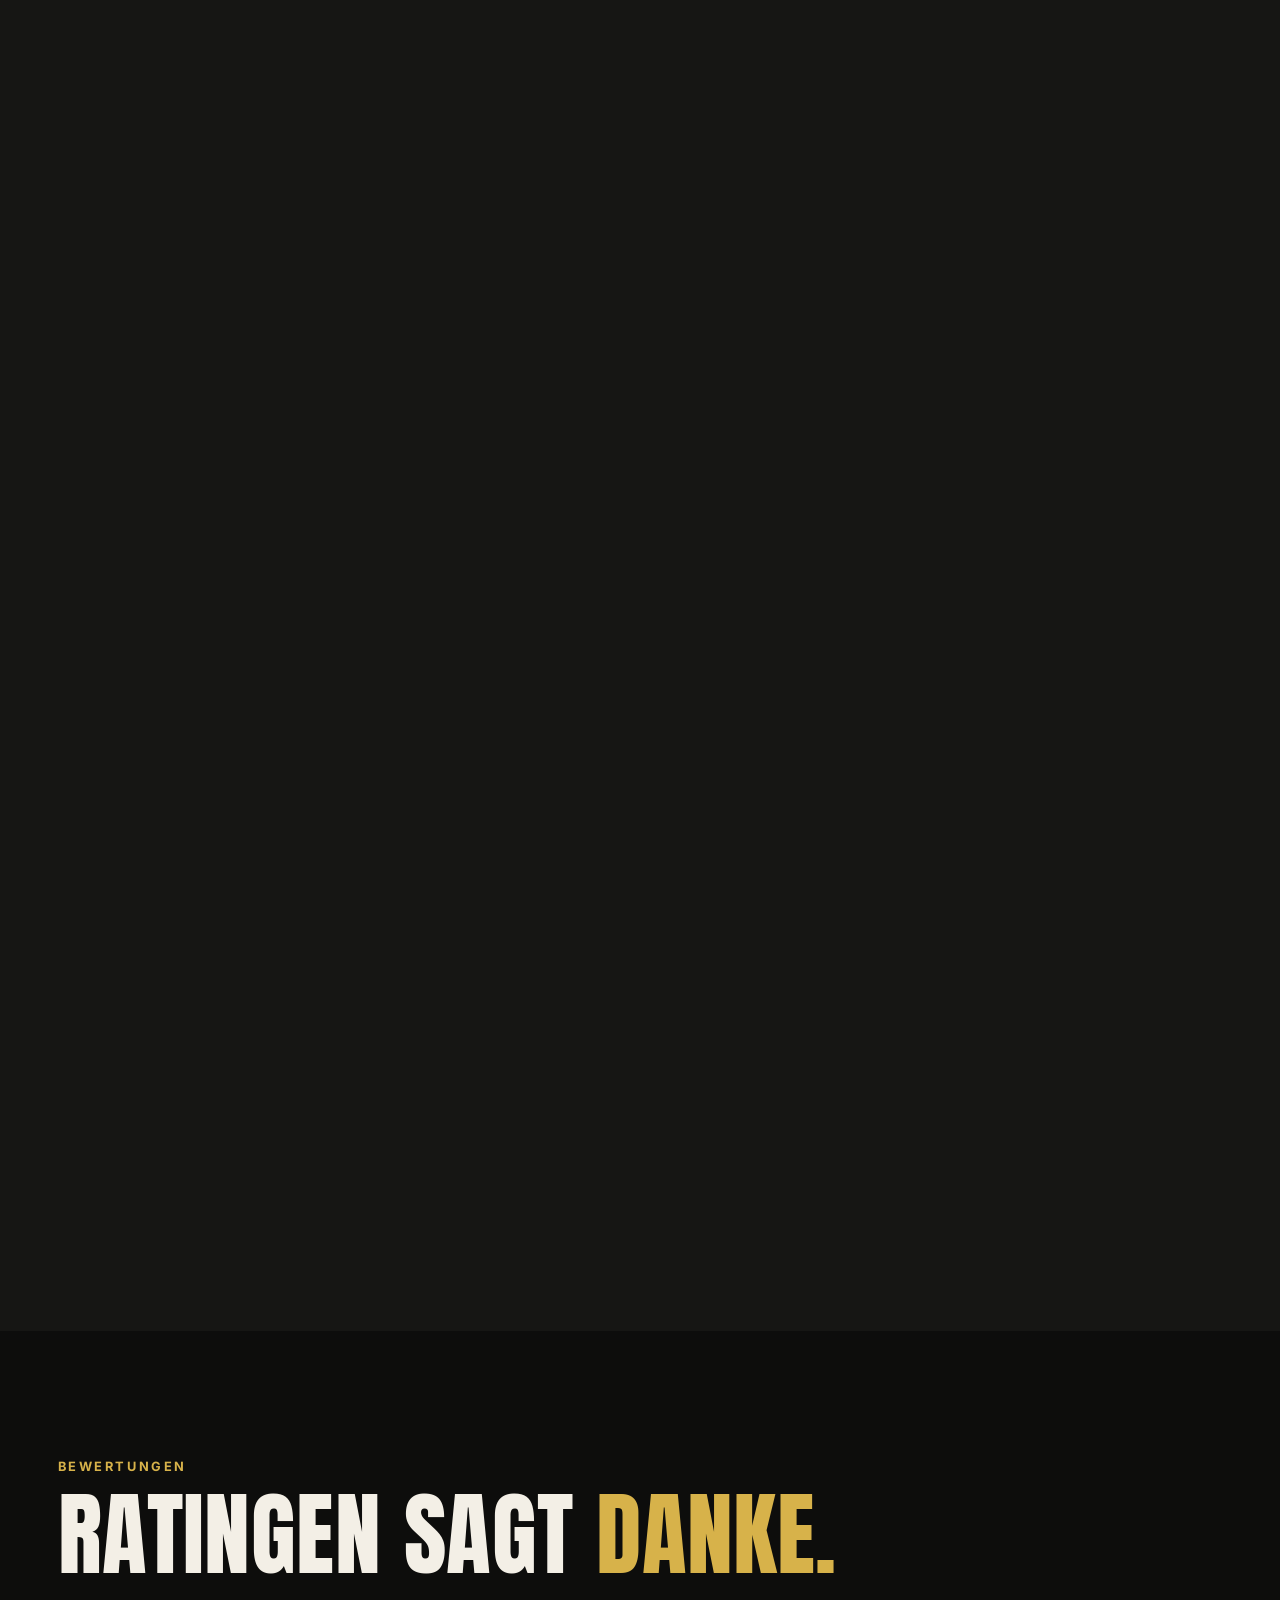
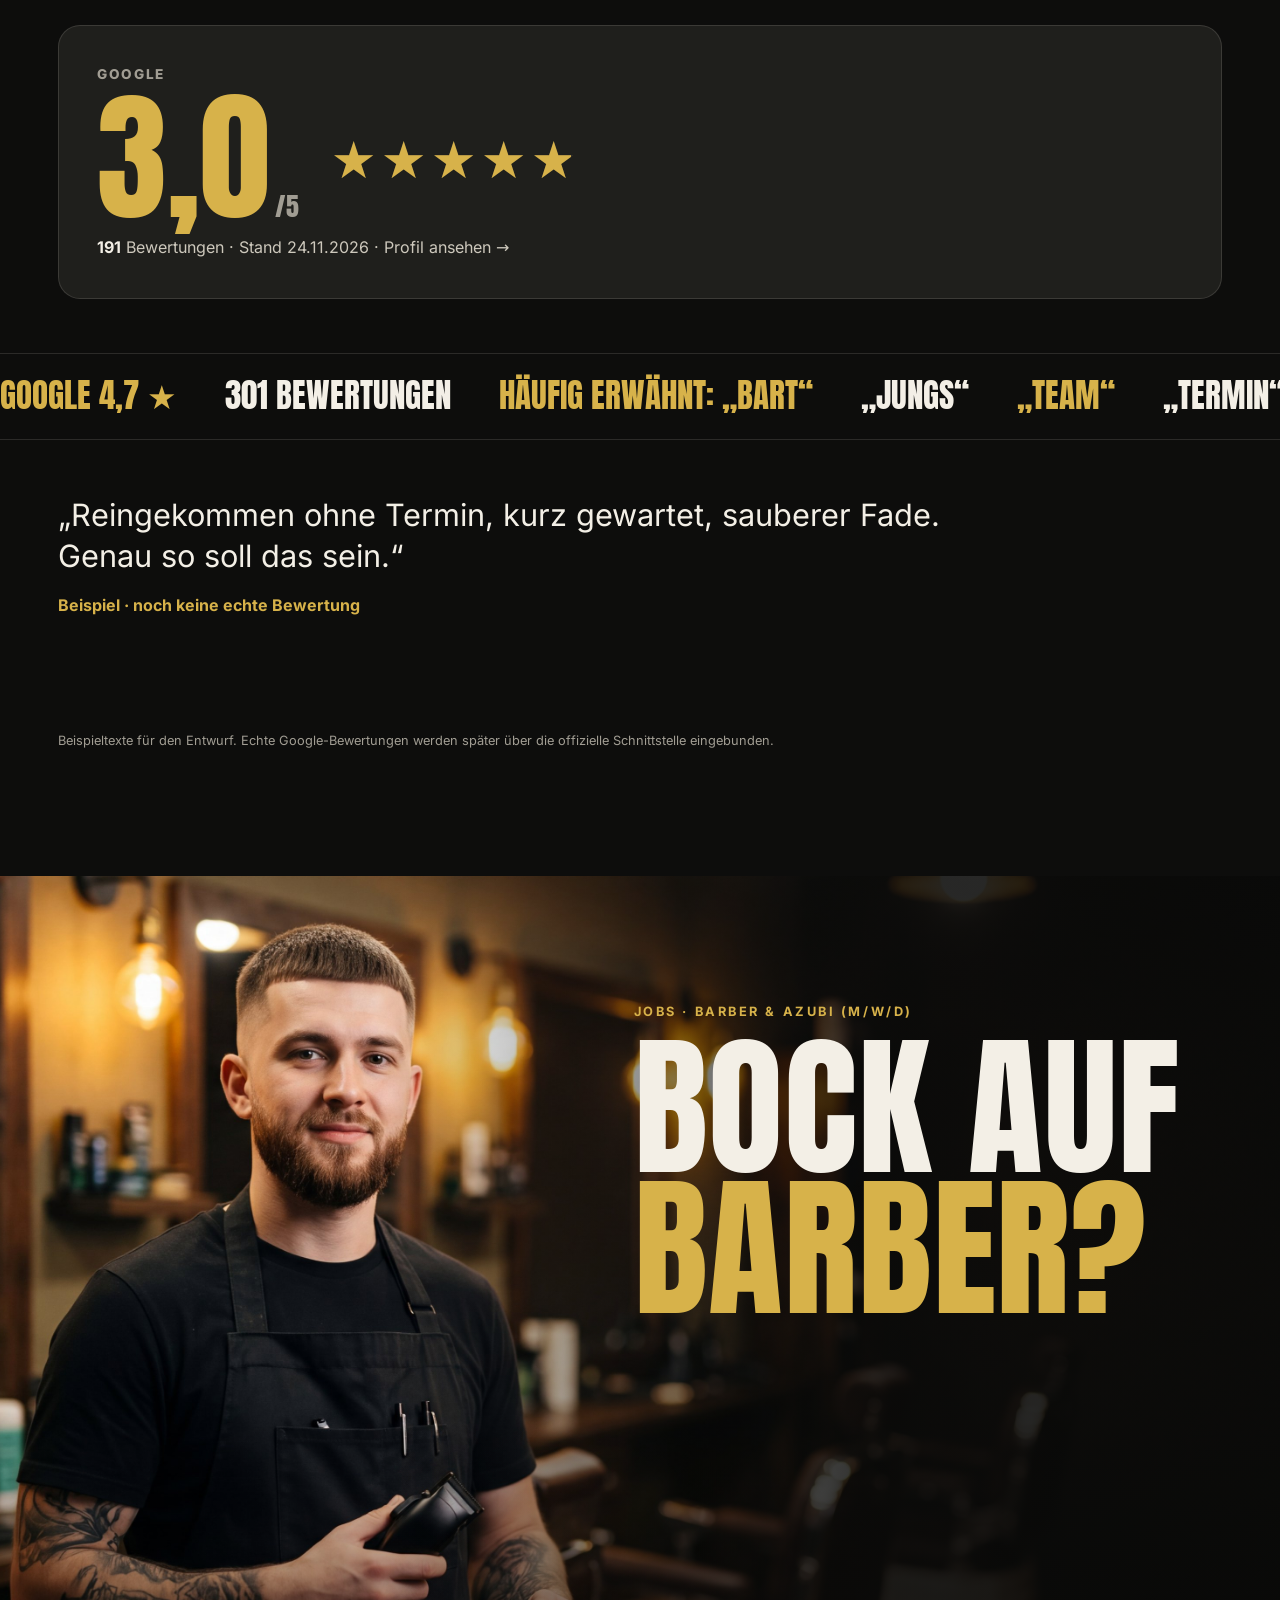
==== commit 4a02e596: "Lintorf: Mitte-Inhaberdaten entfernt, Impressum als Entwurf, Beispiel-Kundenstimmen Co-Authored-By: " ====
--- a/site/index.html
+++ b/site/index.html
@@ -9,7 +9,7 @@
 <link rel="icon" href="assets/img/icon.png">
 <link rel="preload" href="assets/fonts/anton.woff2" as="font" type="font/woff2" crossorigin>
 <link rel="stylesheet" href="assets/css/style.css">
-<script type="application/ld+json">{"@context":"https://schema.org","@type":"HairSalon","name":"Goldene Schere Ratingen-Lintorf","address":{"@type":"PostalAddress","streetAddress":"Lintorfer Markt 4","postalCode":"40885","addressLocality":"Ratingen","addressCountry":"DE"},"telephone":"+4915759455704","url":"https://goldeneschere-herrenfriseur-ratingen.de/","openingHours":["Mo-Fr 09:00-18:00","Sa 09:00-15:00"],"priceRange":"€","aggregateRating":{"@type":"AggregateRating","ratingValue":"4.7","reviewCount":"301"}}</script>
+<script type="application/ld+json">{"@context":"https://schema.org","@type":"HairSalon","name":"Goldene Schere Ratingen-Lintorf","address":{"@type":"PostalAddress","streetAddress":"Lintorfer Markt 4","postalCode":"40885","addressLocality":"Ratingen","addressCountry":"DE"},"telephone":"+4915759455704","openingHours":["Mo-Fr 09:00-18:00","Sa 09:00-15:00"],"priceRange":"€","aggregateRating":{"@type":"AggregateRating","ratingValue":"4.7","reviewCount":"301"}}</script>
 </head>
 <body>
 <div class="draft">Entwurf · neue Webseite für die Goldene Schere Ratingen-Lintorf · Stand 24.11.2026</div>
@@ -187,11 +187,11 @@
   </div>
   <div class="wrap">
     <div class="quotes" data-reveal>
-      <blockquote class="on"><p>„Seit 2019 mein neuer Stammfriseur. Komme hier alle 3 Wochen zum Haare schneiden hin. Bisher kaum Wartezeit gehabt. Mitarbeiter arbeiten schnell und effektiv, sind nett und der Preis stimmt!“</p><cite>Daboj</cite></blockquote>
-      <blockquote><p>„Freundliche Mitarbeiter die ihr Handwerk verstehen. Tagsüber kann man gut ohne Termin hin. Schnelle und gute Arbeit zu einem angemessenen Preis.“</p><cite>Peter</cite></blockquote>
-      <blockquote><p>„Gehe jetzt schon seit Jahren zur Goldenen Schere und wurde nie enttäuscht. Super Laden, mit einem Top Team. Ich empfehle es nur weiter!“</p><cite>Alican</cite></blockquote>
-      <blockquote><p>„Ein Barbershop mit erstklassigem Service und einer einladenden Atmosphäre. Perfekte Schnitte und ein erfahrenes Team machen jeden Besuch zu einem Genuss. Danke an Mehmet.“</p><cite>Ygit</cite></blockquote>
-      <p class="fine">Kundenstimmen von der bisherigen Webseite der Goldenen Schere.</p>
+      <blockquote class="on"><p>„Reingekommen ohne Termin, kurz gewartet, sauberer Fade. Genau so soll das sein.“</p><cite>Beispiel · noch keine echte Bewertung</cite></blockquote>
+      <blockquote><p>„Bart in Form, Konturen scharf – und die Jungs nehmen sich Zeit für die Beratung.“</p><cite>Beispiel · noch keine echte Bewertung</cite></blockquote>
+      <blockquote><p>„Mein Laden am Lintorfer Markt: freundliches Team, faire Preise, jedes Mal zufrieden.“</p><cite>Beispiel · noch keine echte Bewertung</cite></blockquote>
+      <blockquote><p>„Mit dem Sohn hin, beide frisch geschnitten wieder raus. Kinder werden hier geduldig bedient.“</p><cite>Beispiel · noch keine echte Bewertung</cite></blockquote>
+      <p class="fine">Beispieltexte für den Entwurf. Echte Google-Bewertungen werden später über die offizielle Schnittstelle eingebunden.</p>
     </div>
   </div>
 </section>
@@ -223,10 +223,9 @@
       <ul class="contact">
         <li><span>Adresse</span><a href="https://maps.google.com/?cid=263689196648639723" target="_blank" rel="noopener">Lintorfer Markt 4, 40885 Ratingen</a></li>
         <li><span>Telefon</span><a href="tel:+4915759455704">01575 9455704</a></li>
-        <li><span>E-Mail</span><a href="mailto:goldeneschere.no1@gmail.com">goldeneschere.no1@gmail.com</a></li>
         <li><span>Zeiten</span><b>Mo–Fr 9–18 · Sa 9–15 Uhr</b></li>
       </ul>
-      <div class="hero-btns"><a class="btn gold" href="https://maps.google.com/?cid=263689196648639723" target="_blank" rel="noopener">Route planen</a><a class="btn ghost" href="tel:+4915759455704">Anrufen</a><a class="btn ghost" href="https://www.facebook.com/pages/Goldene-Schere/288031338024415" target="_blank" rel="noopener">Facebook</a></div>
+      <div class="hero-btns"><a class="btn gold" href="https://maps.google.com/?cid=263689196648639723" target="_blank" rel="noopener">Route planen</a><a class="btn ghost" href="tel:+4915759455704">Anrufen</a></div>
     </div>
   </div>
 </section>
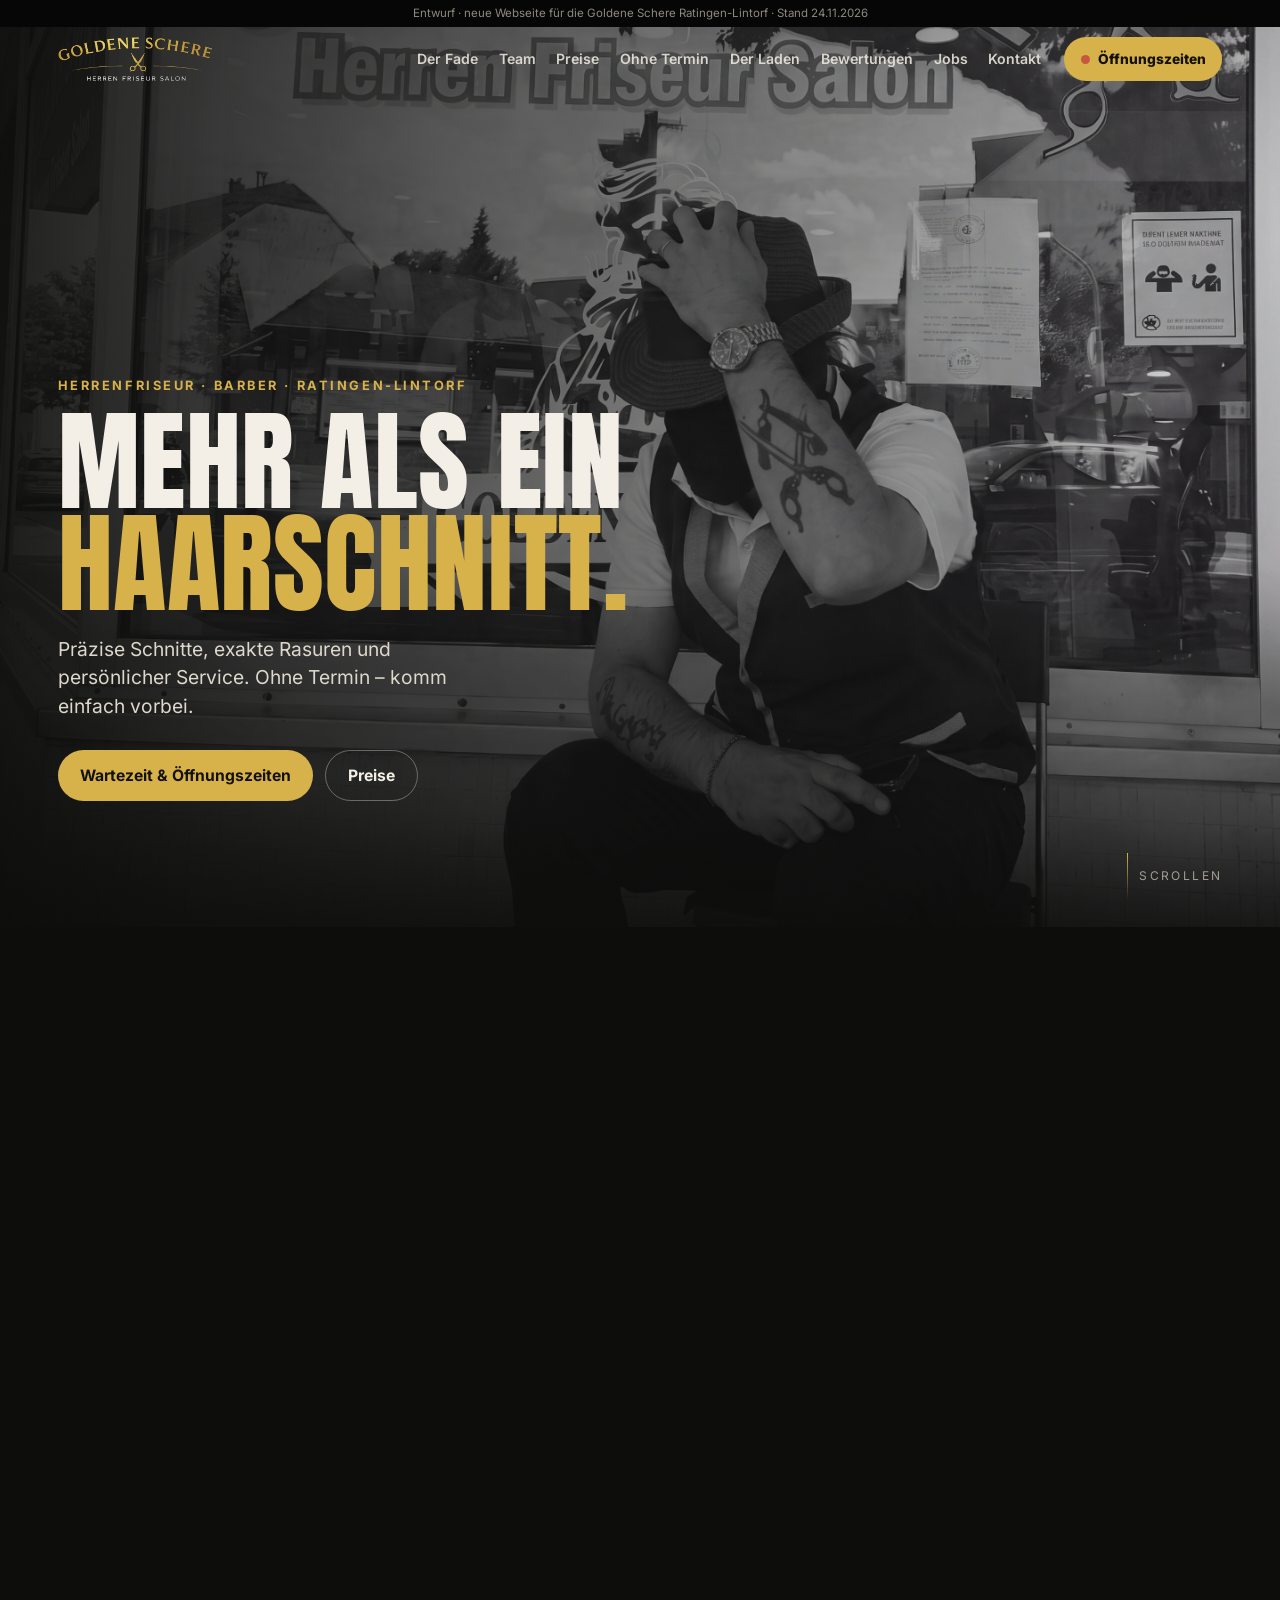
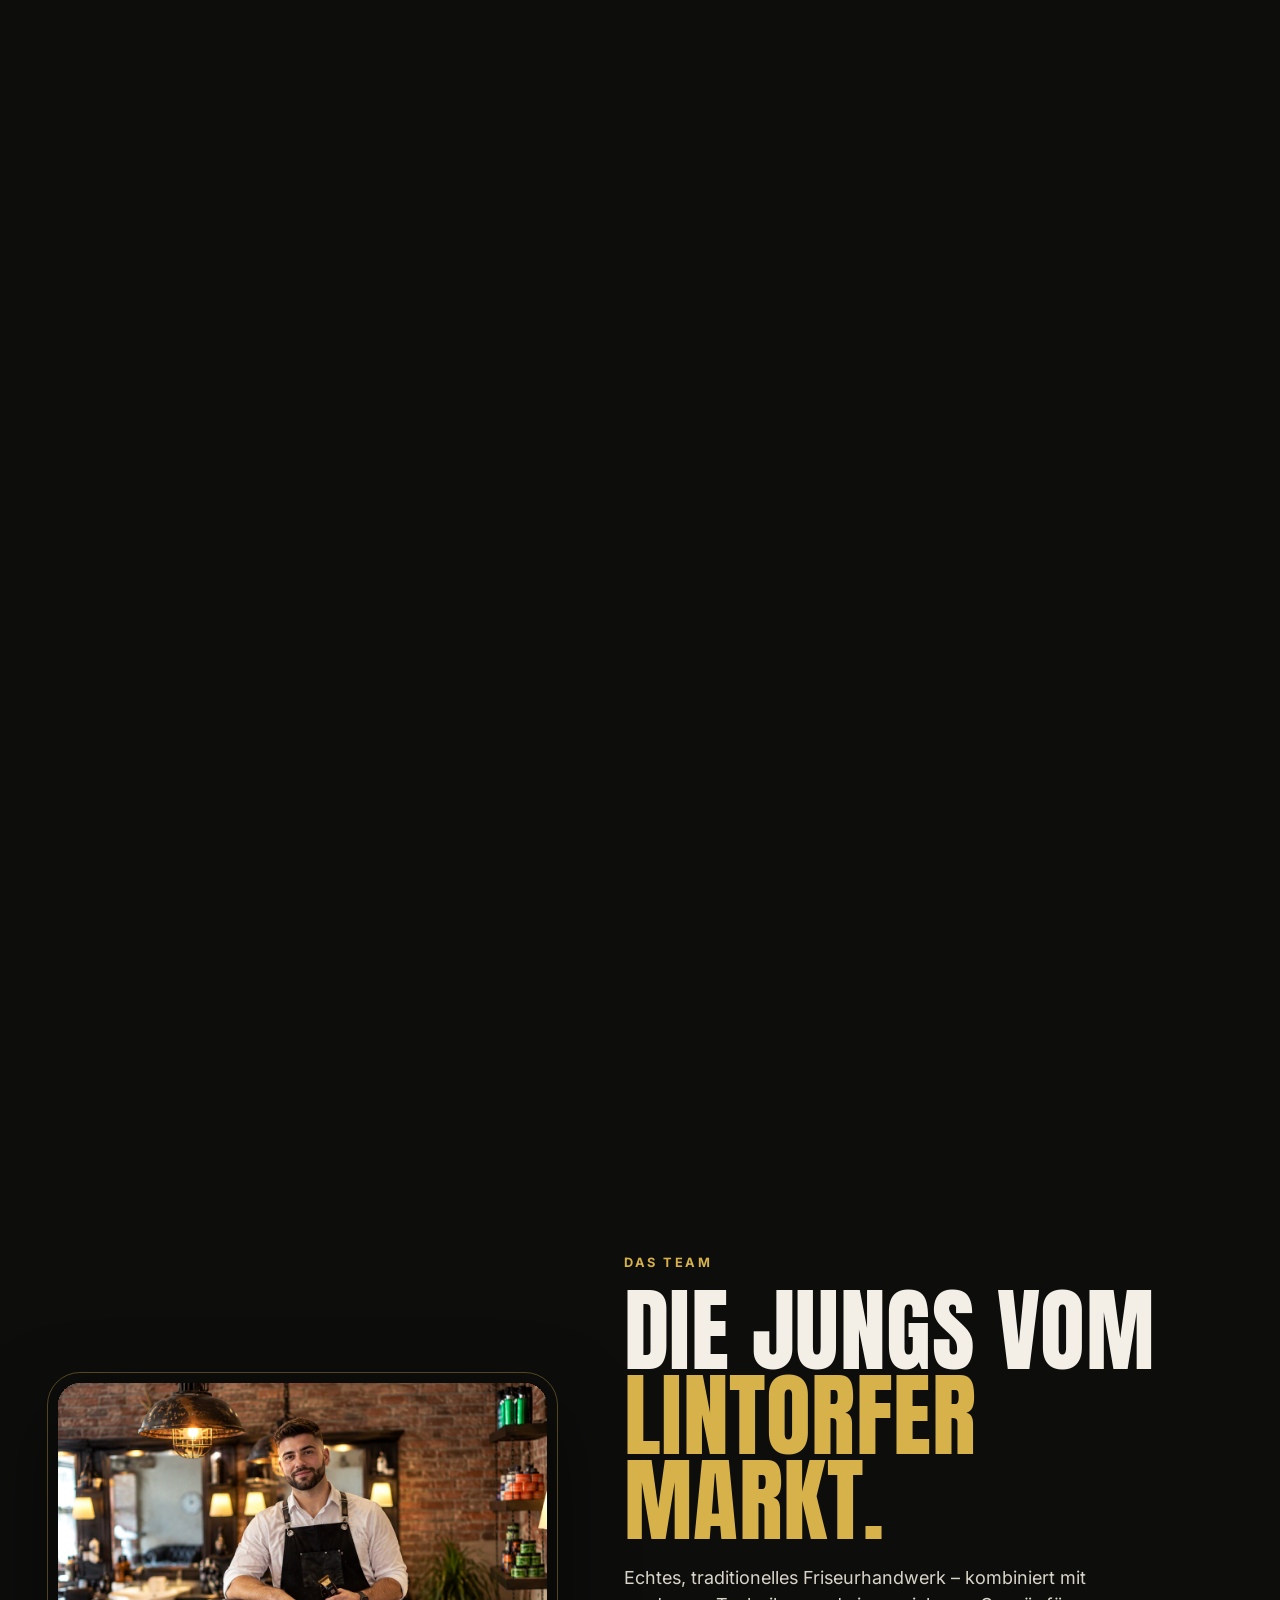
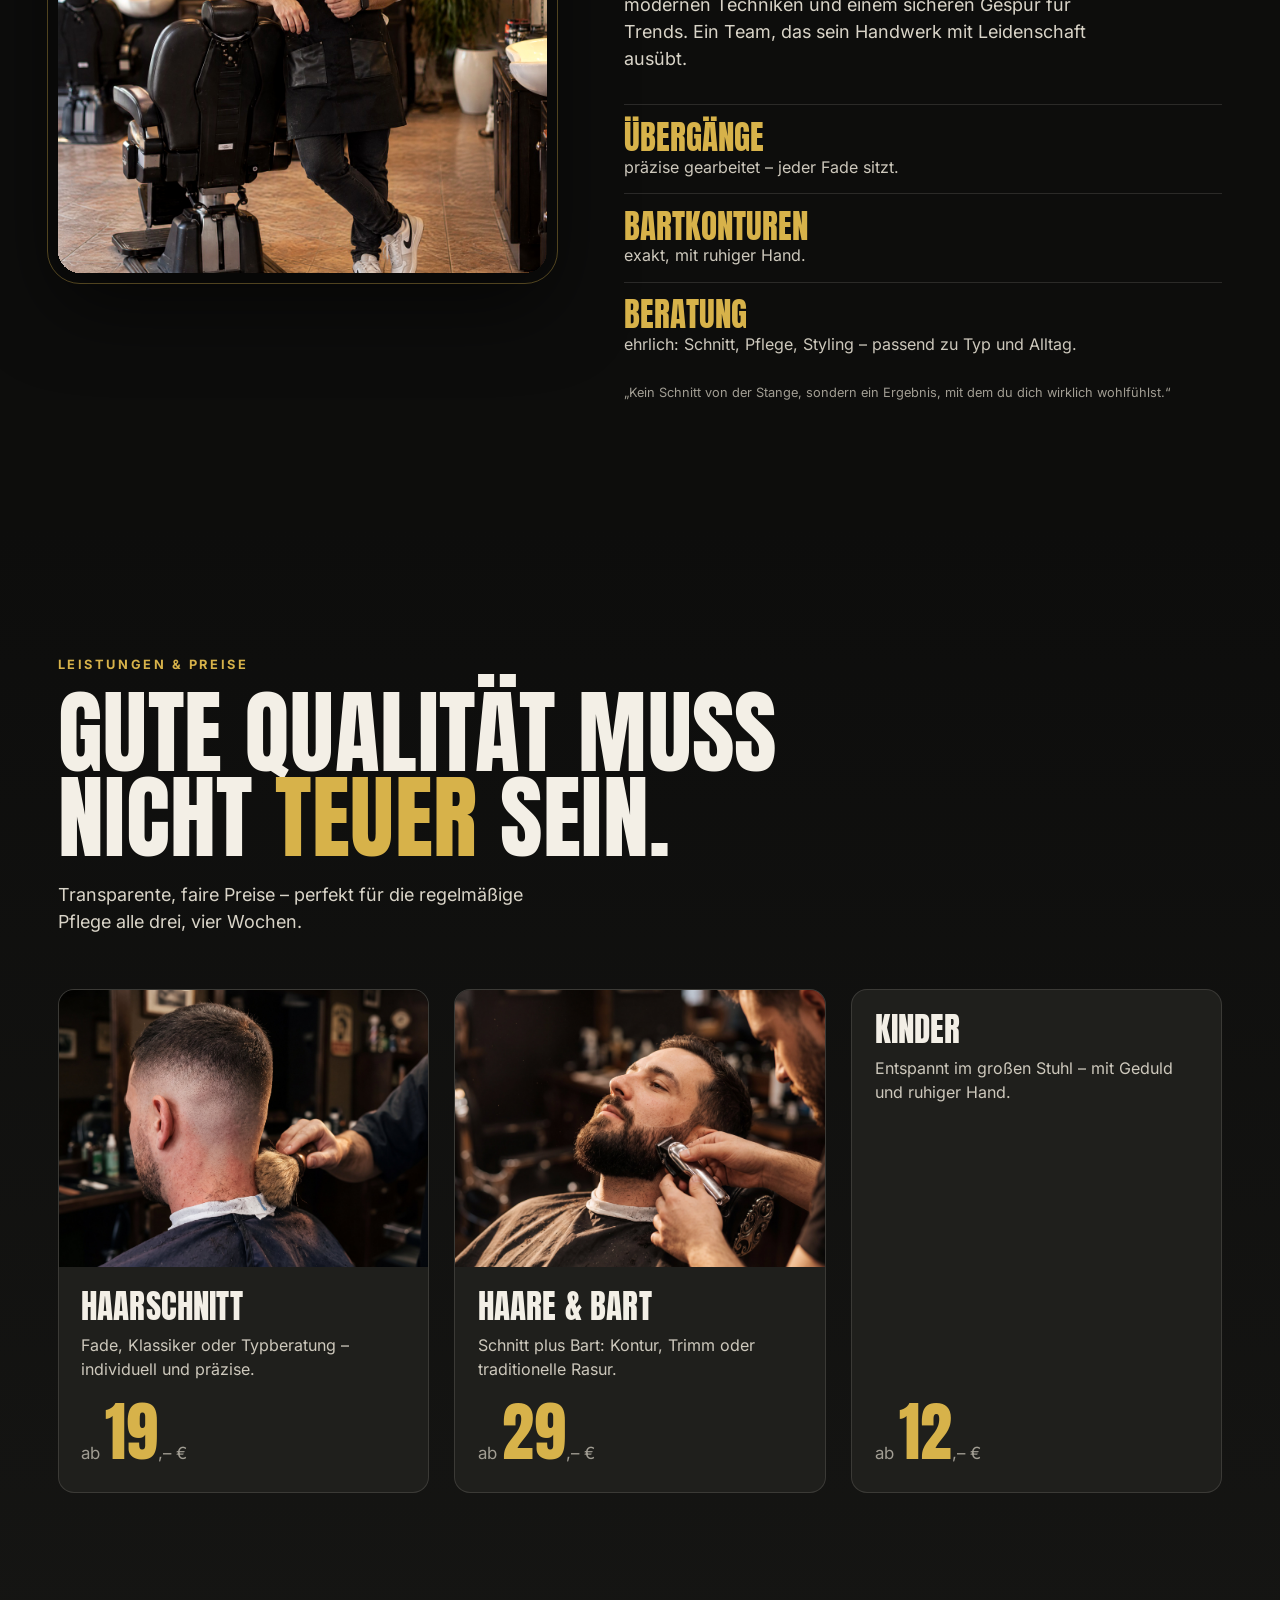
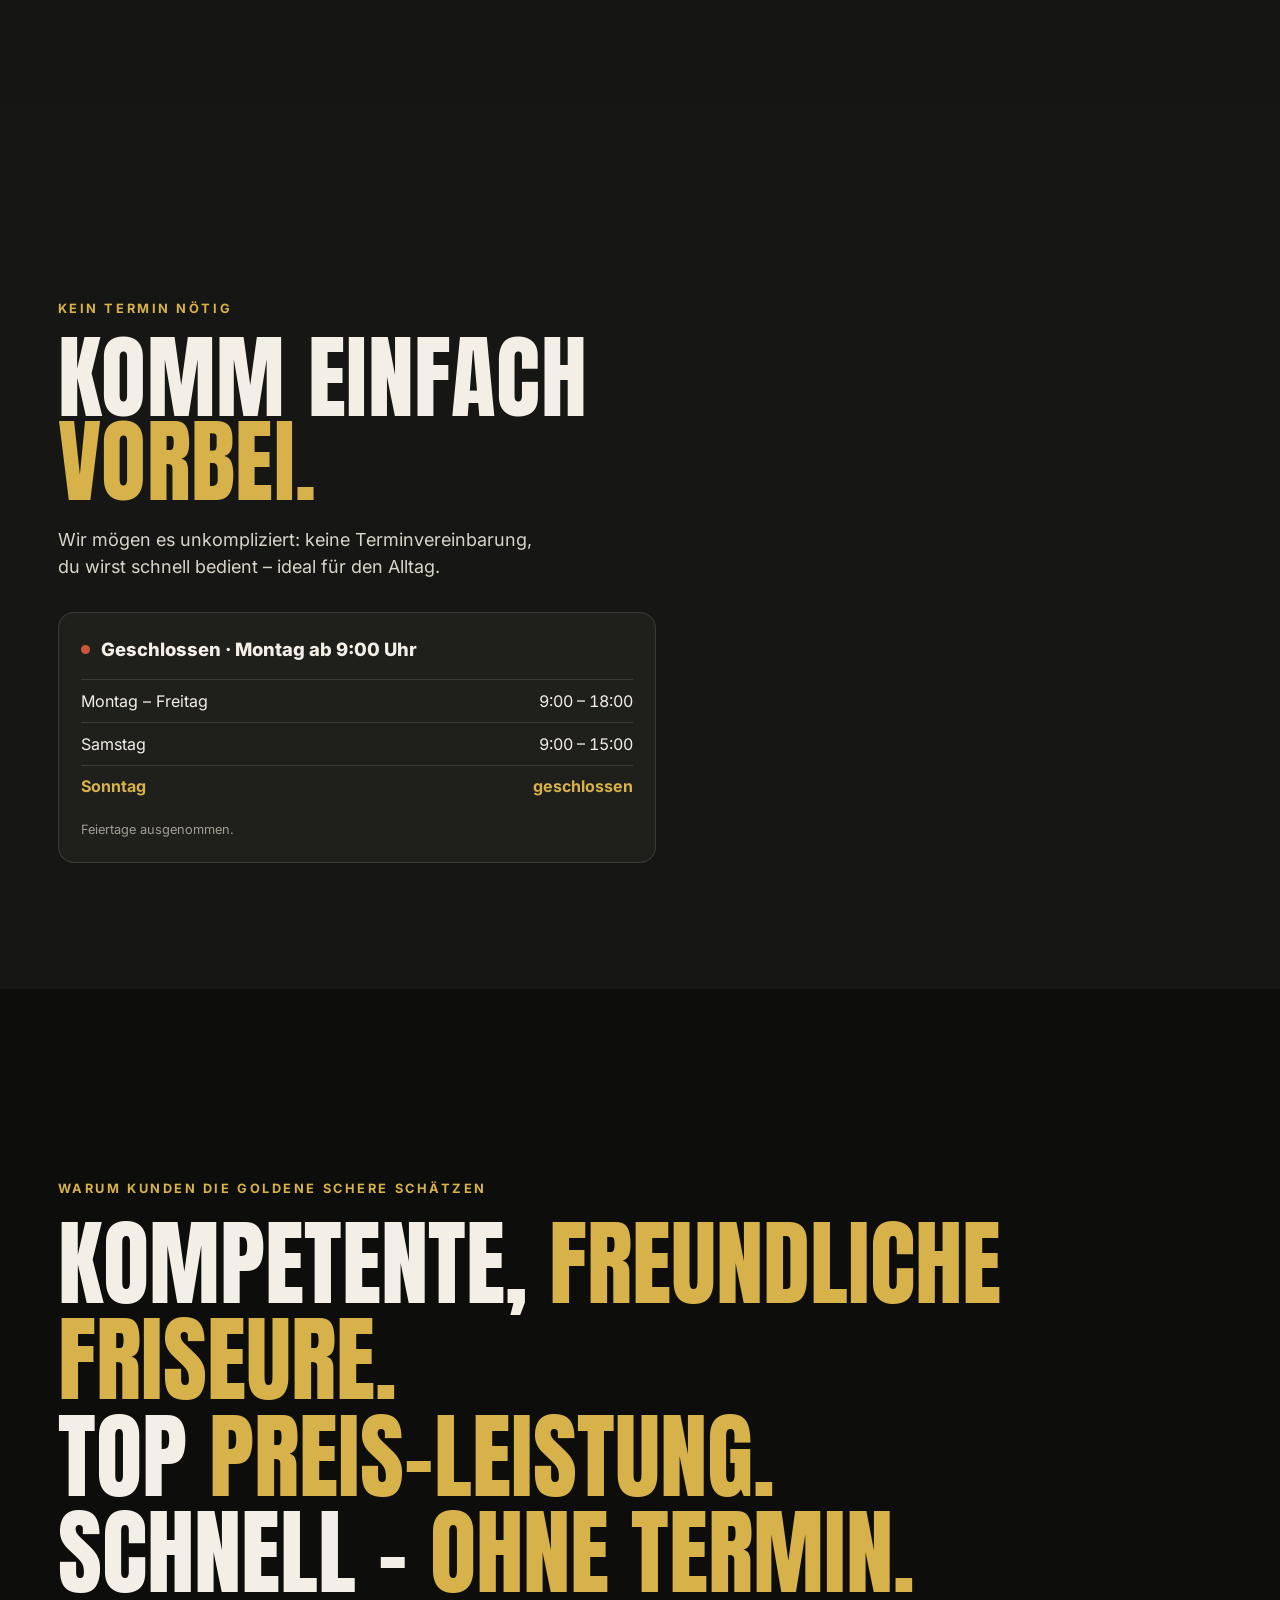
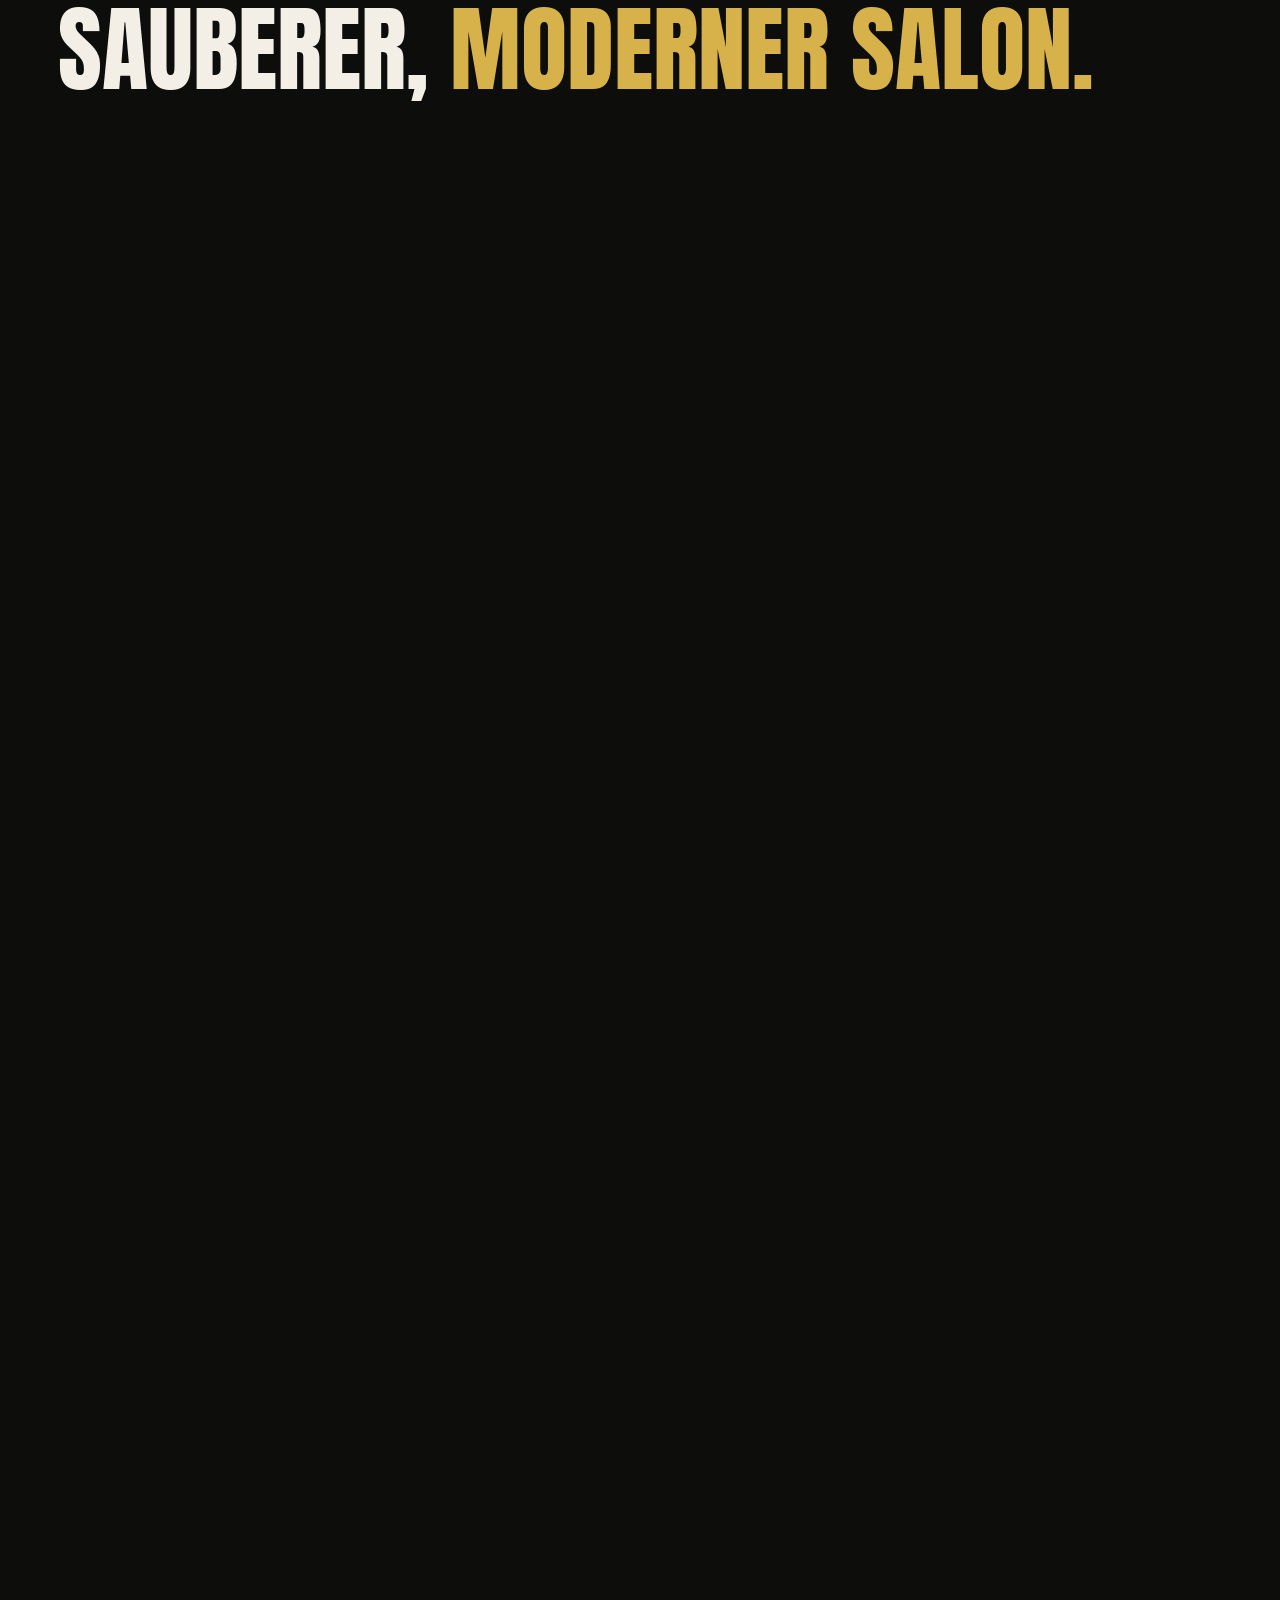
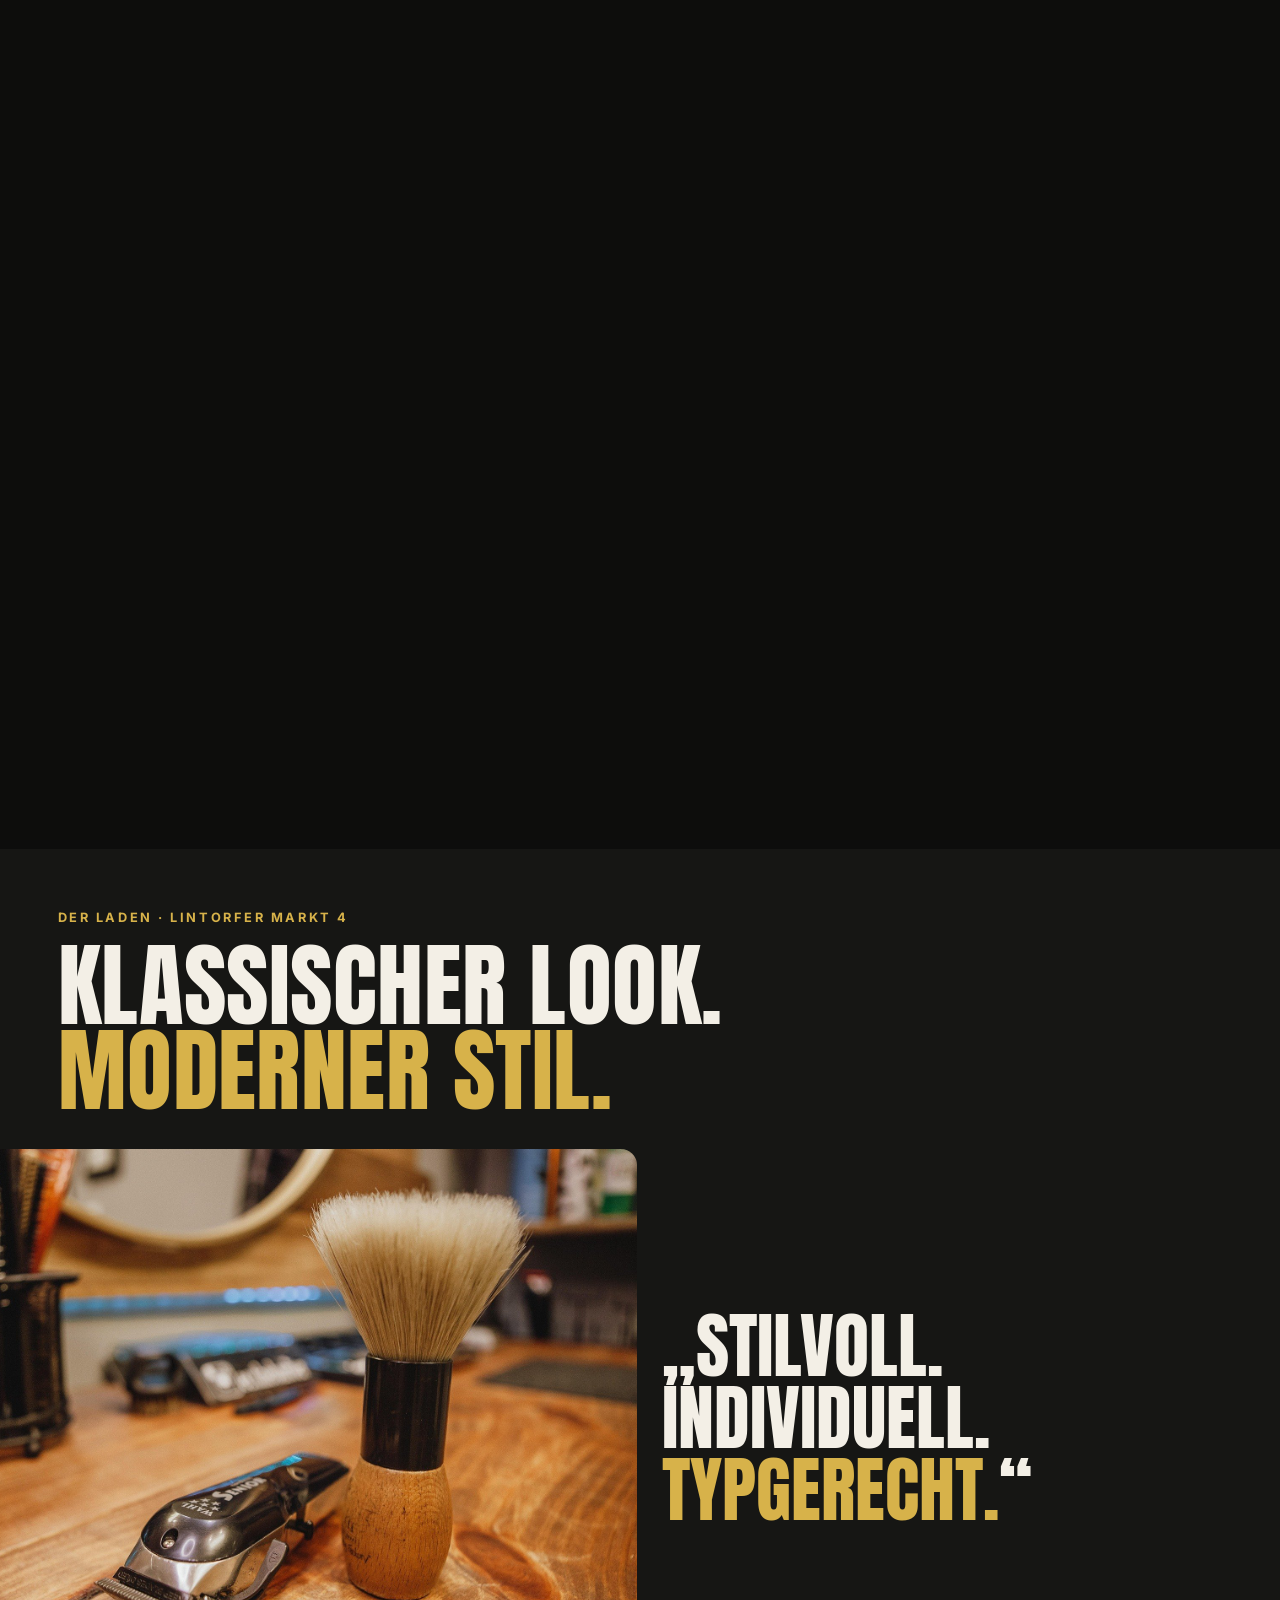
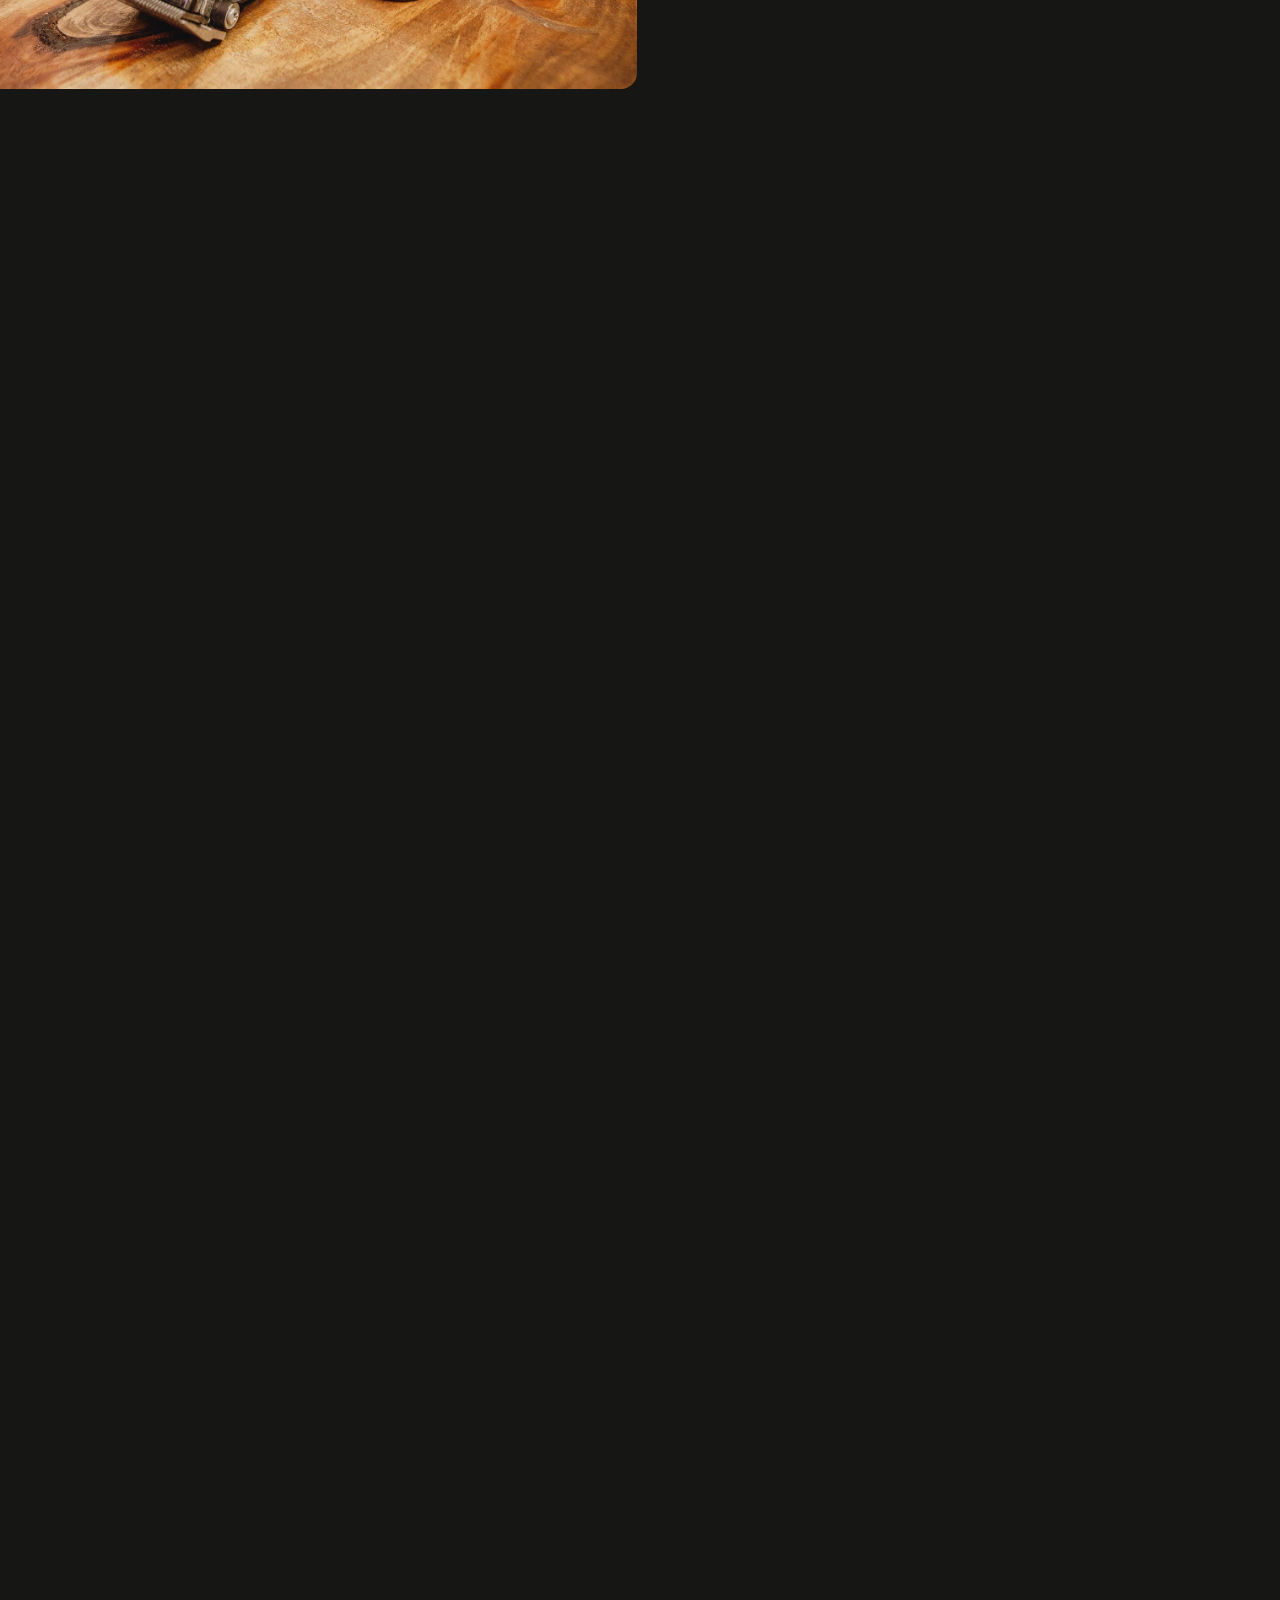
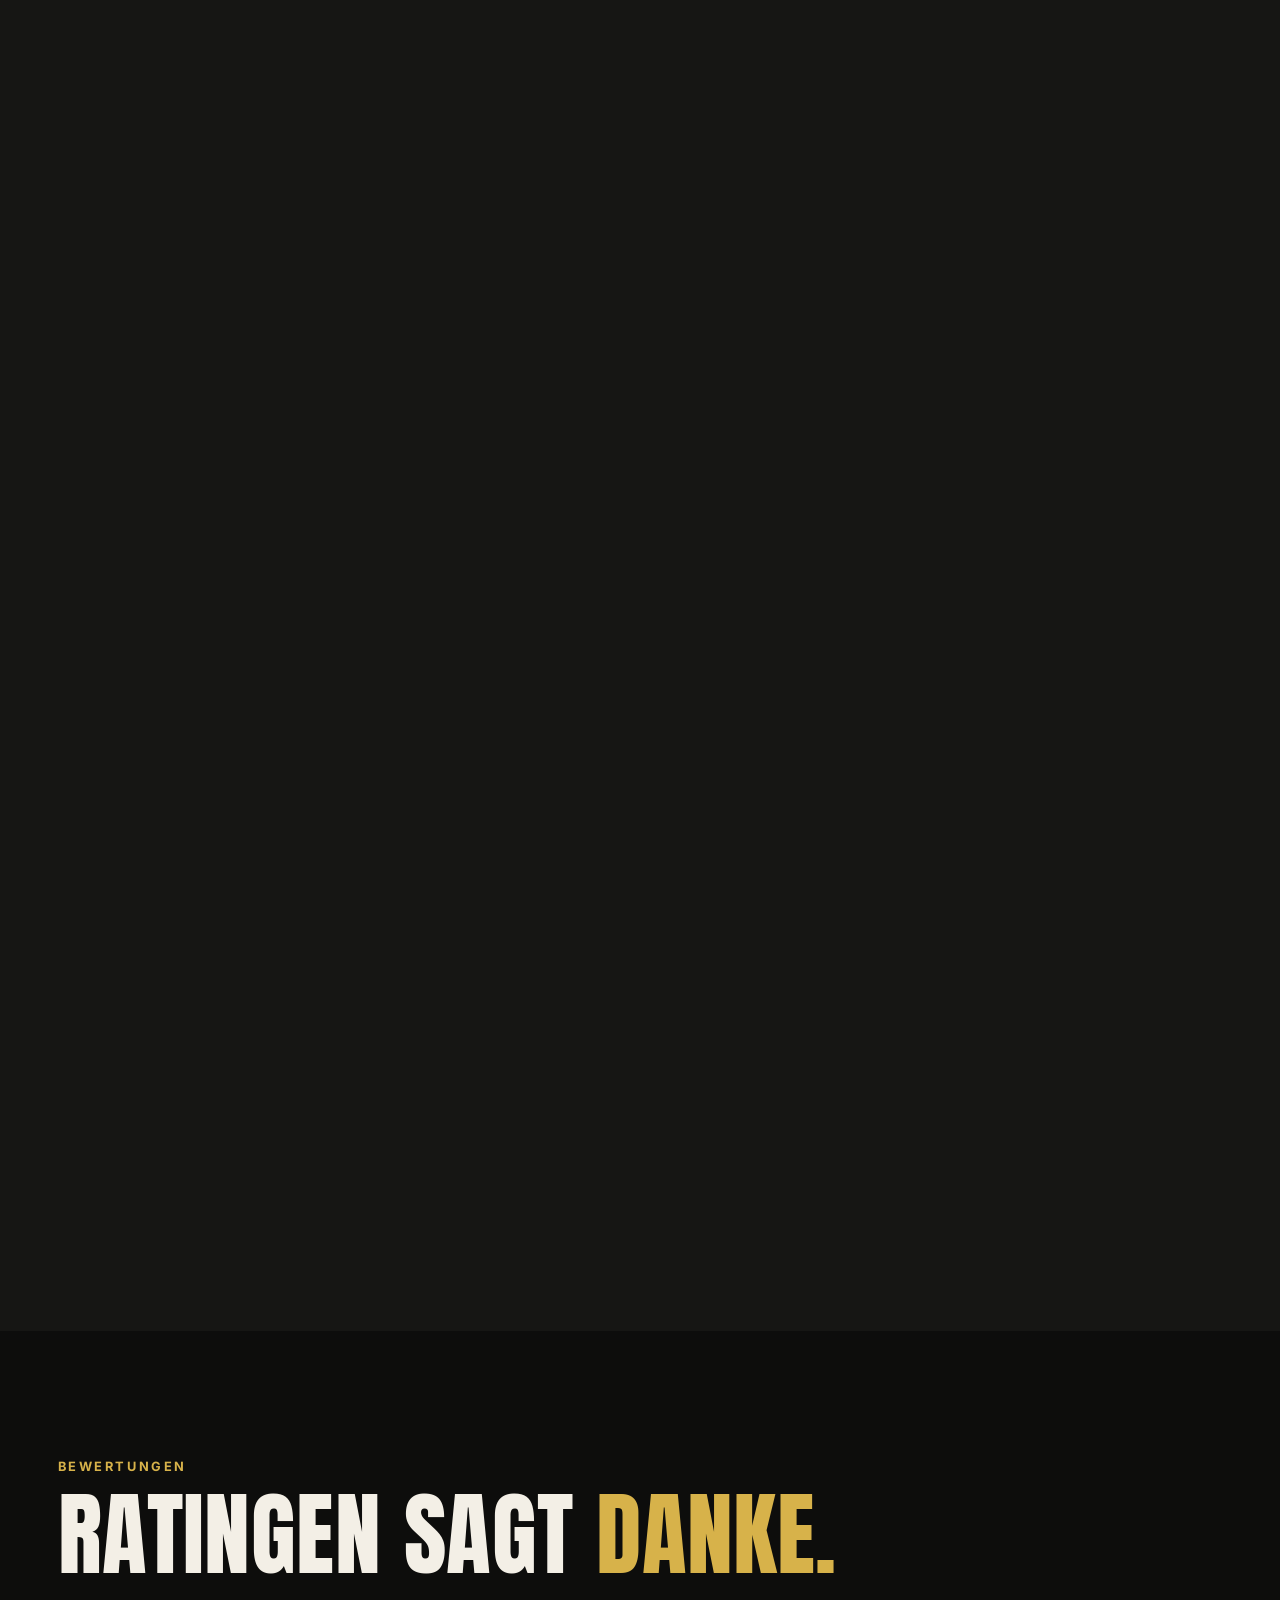
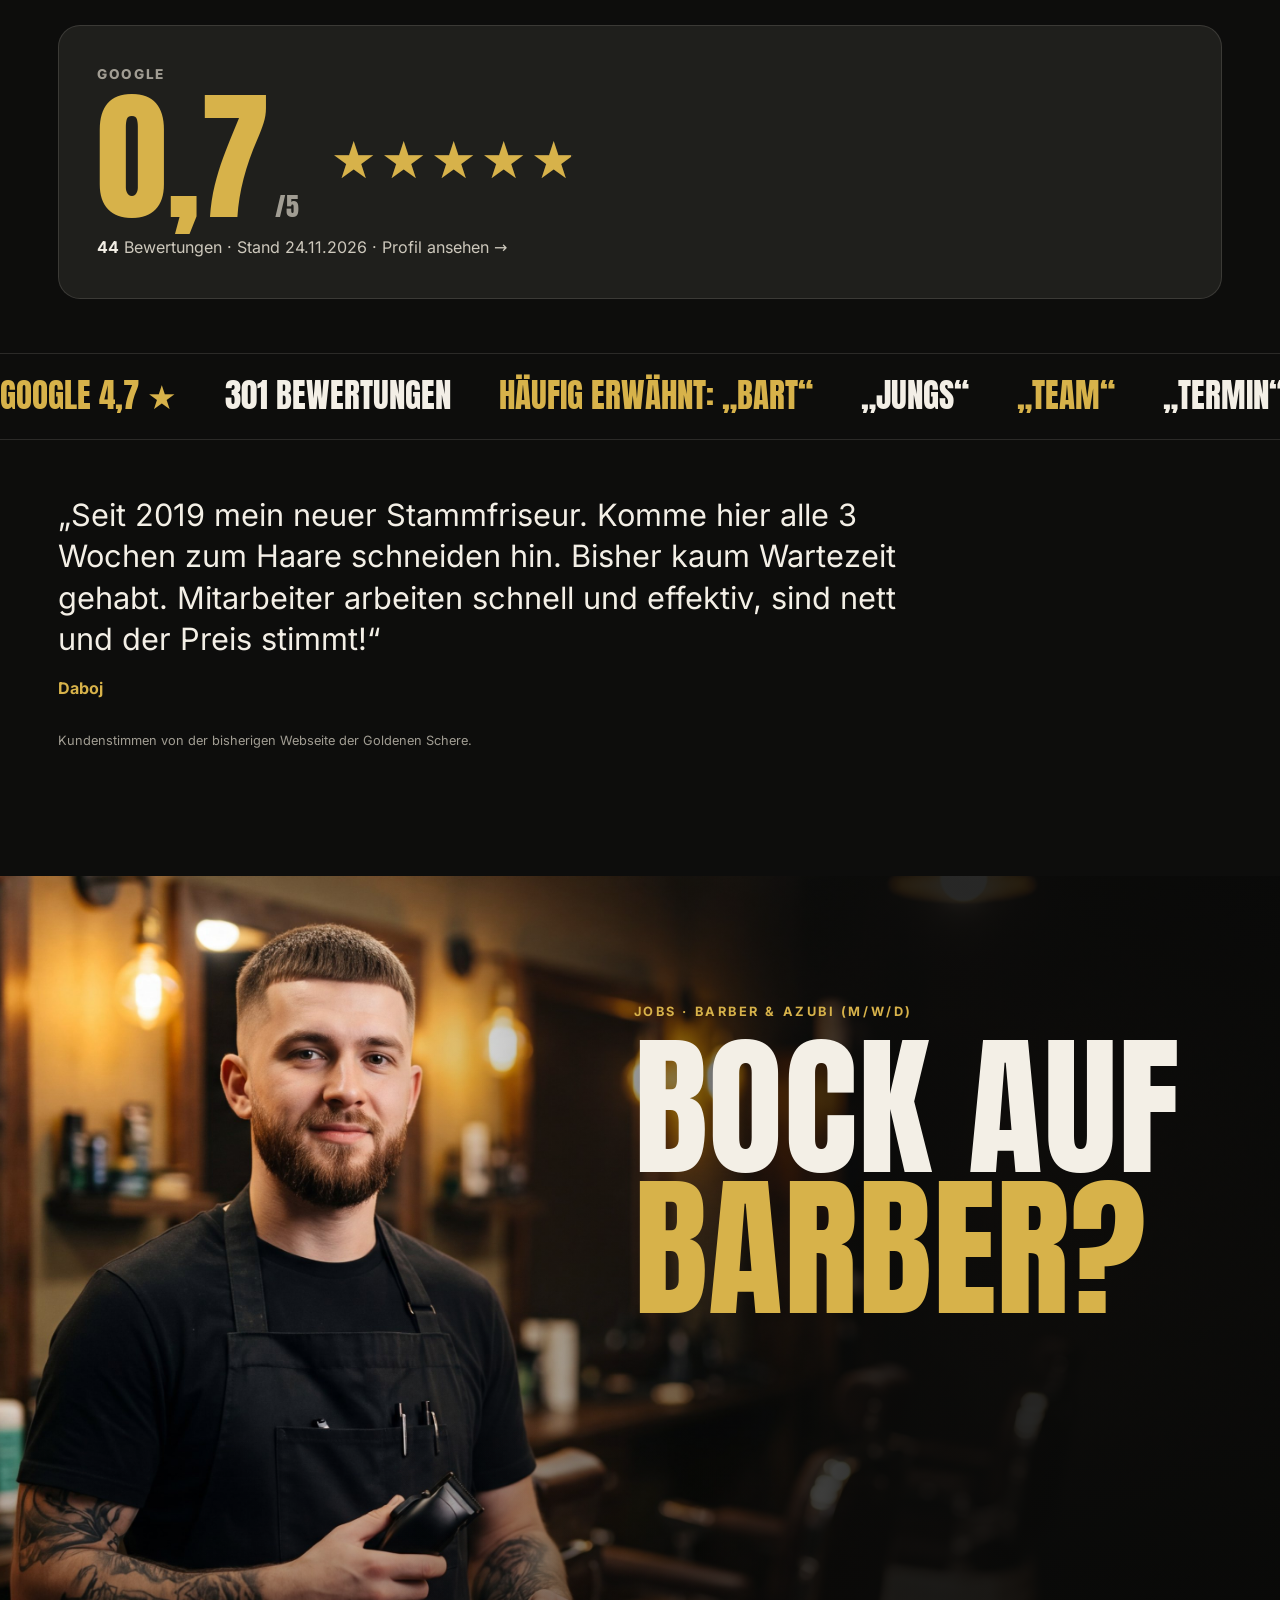
==== commit df3e4bab: "Impressum wie verlinkte Seite (Markus Stein) + Filiale Lintorf, Kundenstimmen zurück Co-Authored-By:" ====
--- a/site/index.html
+++ b/site/index.html
@@ -187,11 +187,11 @@
   </div>
   <div class="wrap">
     <div class="quotes" data-reveal>
-      <blockquote class="on"><p>„Reingekommen ohne Termin, kurz gewartet, sauberer Fade. Genau so soll das sein.“</p><cite>Beispiel · noch keine echte Bewertung</cite></blockquote>
-      <blockquote><p>„Bart in Form, Konturen scharf – und die Jungs nehmen sich Zeit für die Beratung.“</p><cite>Beispiel · noch keine echte Bewertung</cite></blockquote>
-      <blockquote><p>„Mein Laden am Lintorfer Markt: freundliches Team, faire Preise, jedes Mal zufrieden.“</p><cite>Beispiel · noch keine echte Bewertung</cite></blockquote>
-      <blockquote><p>„Mit dem Sohn hin, beide frisch geschnitten wieder raus. Kinder werden hier geduldig bedient.“</p><cite>Beispiel · noch keine echte Bewertung</cite></blockquote>
-      <p class="fine">Beispieltexte für den Entwurf. Echte Google-Bewertungen werden später über die offizielle Schnittstelle eingebunden.</p>
+      <blockquote class="on"><p>„Seit 2019 mein neuer Stammfriseur. Komme hier alle 3 Wochen zum Haare schneiden hin. Bisher kaum Wartezeit gehabt. Mitarbeiter arbeiten schnell und effektiv, sind nett und der Preis stimmt!“</p><cite>Daboj</cite></blockquote>
+      <blockquote><p>„Freundliche Mitarbeiter die ihr Handwerk verstehen. Tagsüber kann man gut ohne Termin hin. Schnelle und gute Arbeit zu einem angemessenen Preis.“</p><cite>Peter</cite></blockquote>
+      <blockquote><p>„Gehe jetzt schon seit Jahren zur Goldenen Schere und wurde nie enttäuscht. Super Laden, mit einem Top Team. Ich empfehle es nur weiter!“</p><cite>Alican</cite></blockquote>
+      <blockquote><p>„Ein Barbershop mit erstklassigem Service und einer einladenden Atmosphäre. Perfekte Schnitte und ein erfahrenes Team machen jeden Besuch zu einem Genuss. Danke an Mehmet.“</p><cite>Ygit</cite></blockquote>
+      <p class="fine">Kundenstimmen von der bisherigen Webseite der Goldenen Schere.</p>
     </div>
   </div>
 </section>
@@ -223,9 +223,10 @@
       <ul class="contact">
         <li><span>Adresse</span><a href="https://maps.google.com/?cid=263689196648639723" target="_blank" rel="noopener">Lintorfer Markt 4, 40885 Ratingen</a></li>
         <li><span>Telefon</span><a href="tel:+4915759455704">01575 9455704</a></li>
+        <li><span>E-Mail</span><a href="mailto:goldeneschere.no1@gmail.com">goldeneschere.no1@gmail.com</a></li>
         <li><span>Zeiten</span><b>Mo–Fr 9–18 · Sa 9–15 Uhr</b></li>
       </ul>
-      <div class="hero-btns"><a class="btn gold" href="https://maps.google.com/?cid=263689196648639723" target="_blank" rel="noopener">Route planen</a><a class="btn ghost" href="tel:+4915759455704">Anrufen</a></div>
+      <div class="hero-btns"><a class="btn gold" href="https://maps.google.com/?cid=263689196648639723" target="_blank" rel="noopener">Route planen</a><a class="btn ghost" href="tel:+4915759455704">Anrufen</a><a class="btn ghost" href="https://www.facebook.com/pages/Goldene-Schere/288031338024415" target="_blank" rel="noopener">Facebook</a></div>
     </div>
   </div>
 </section>
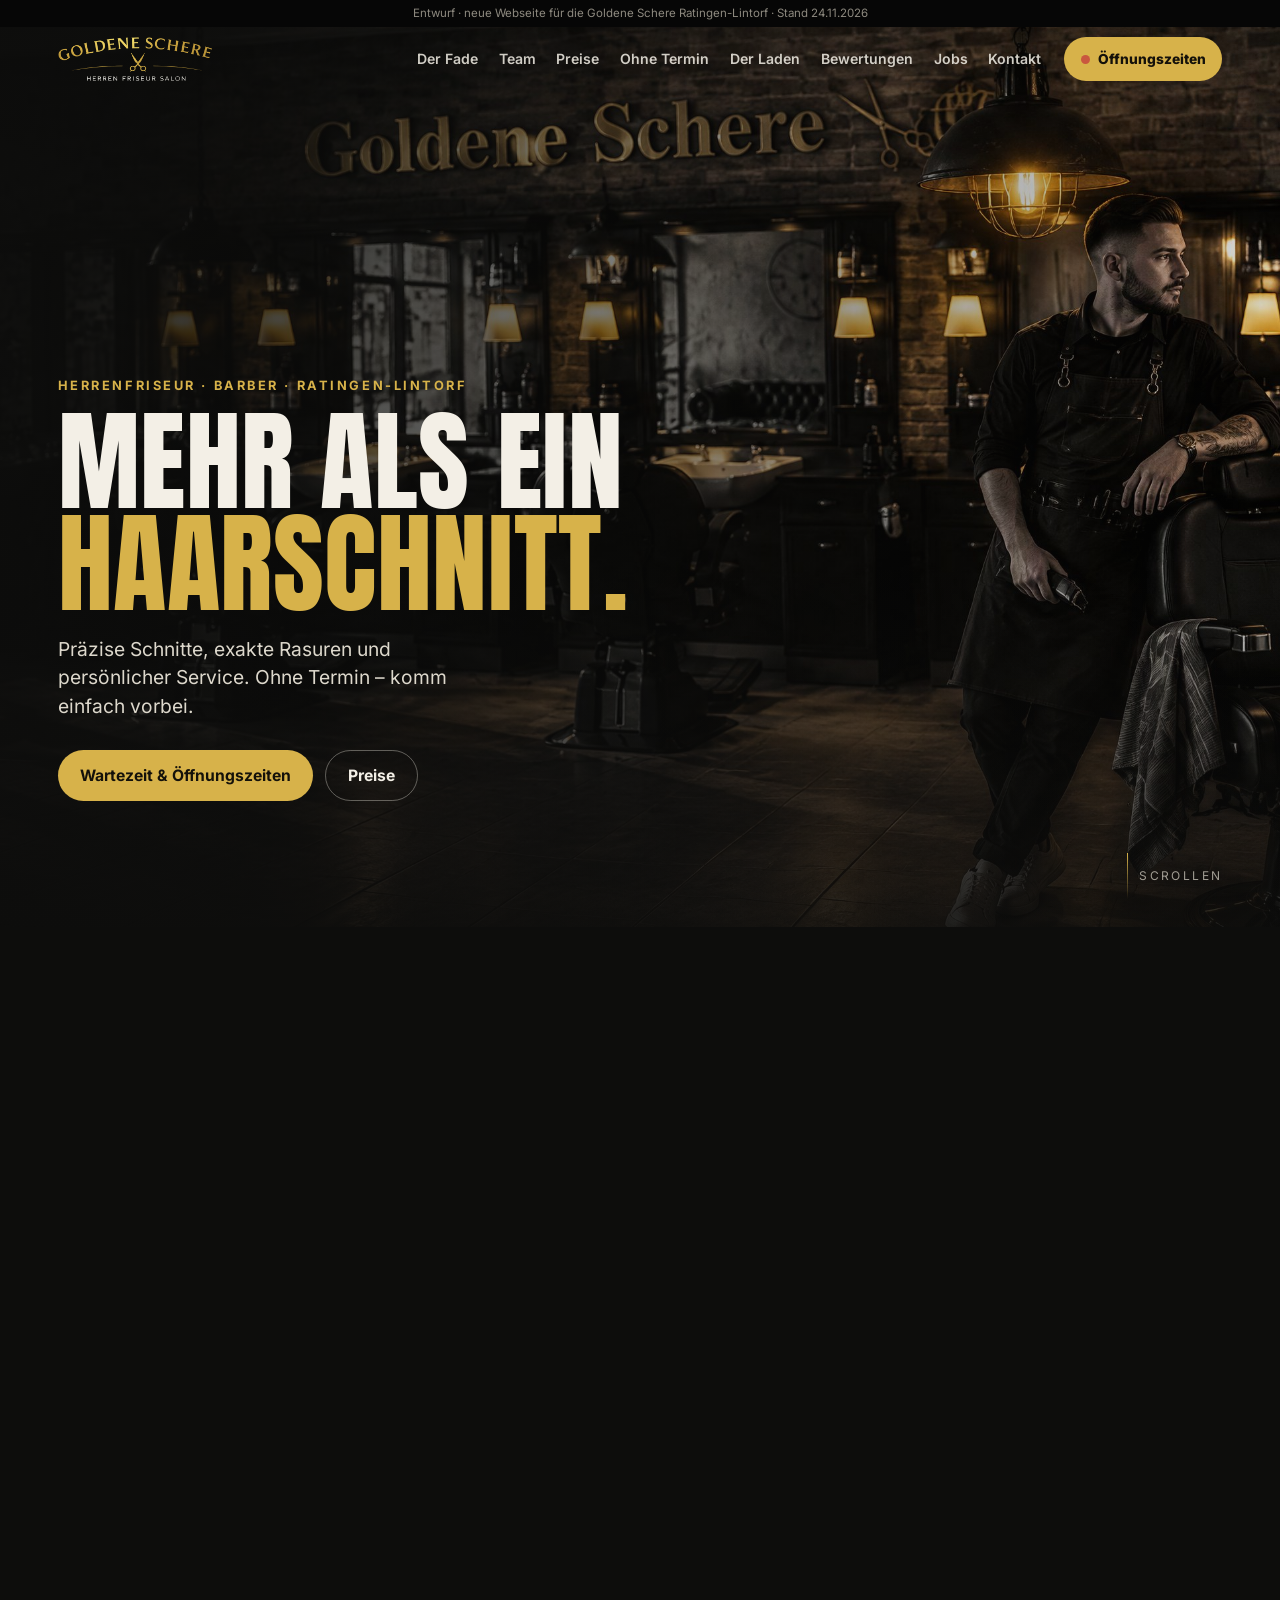
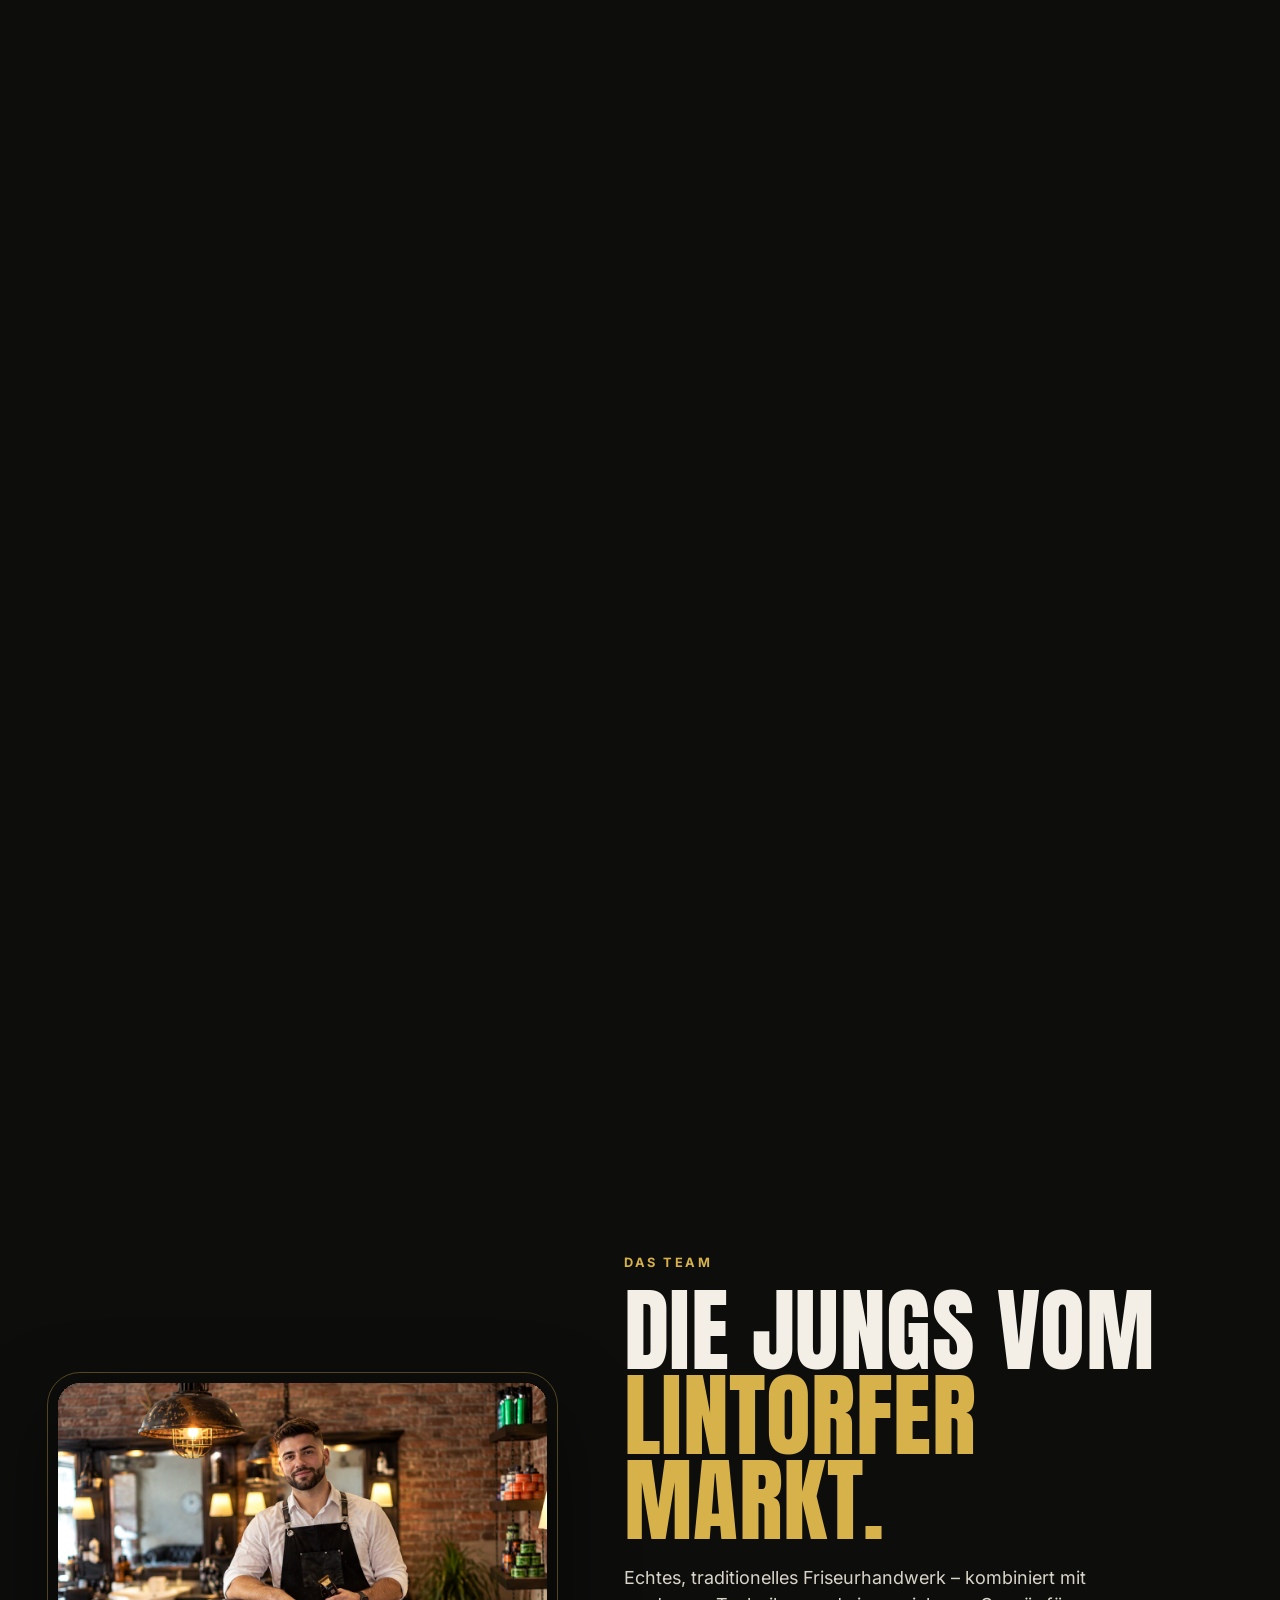
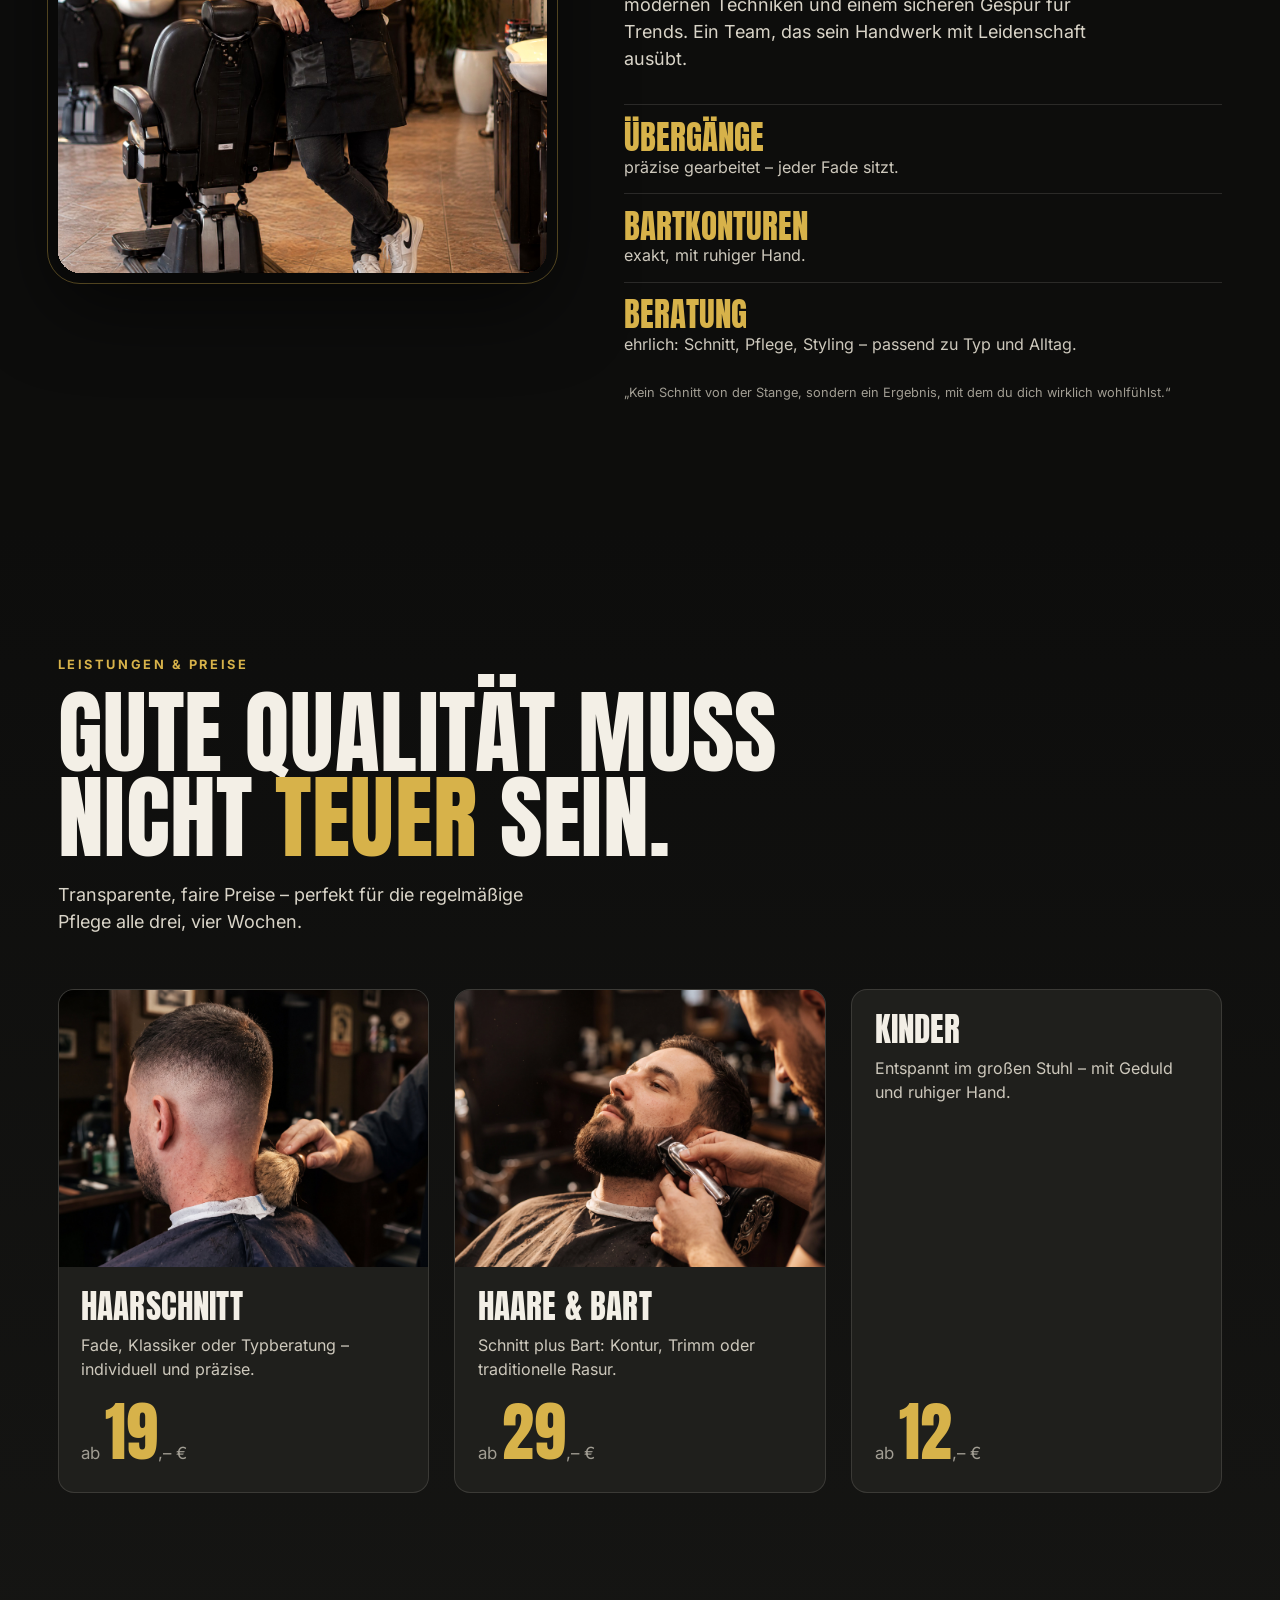
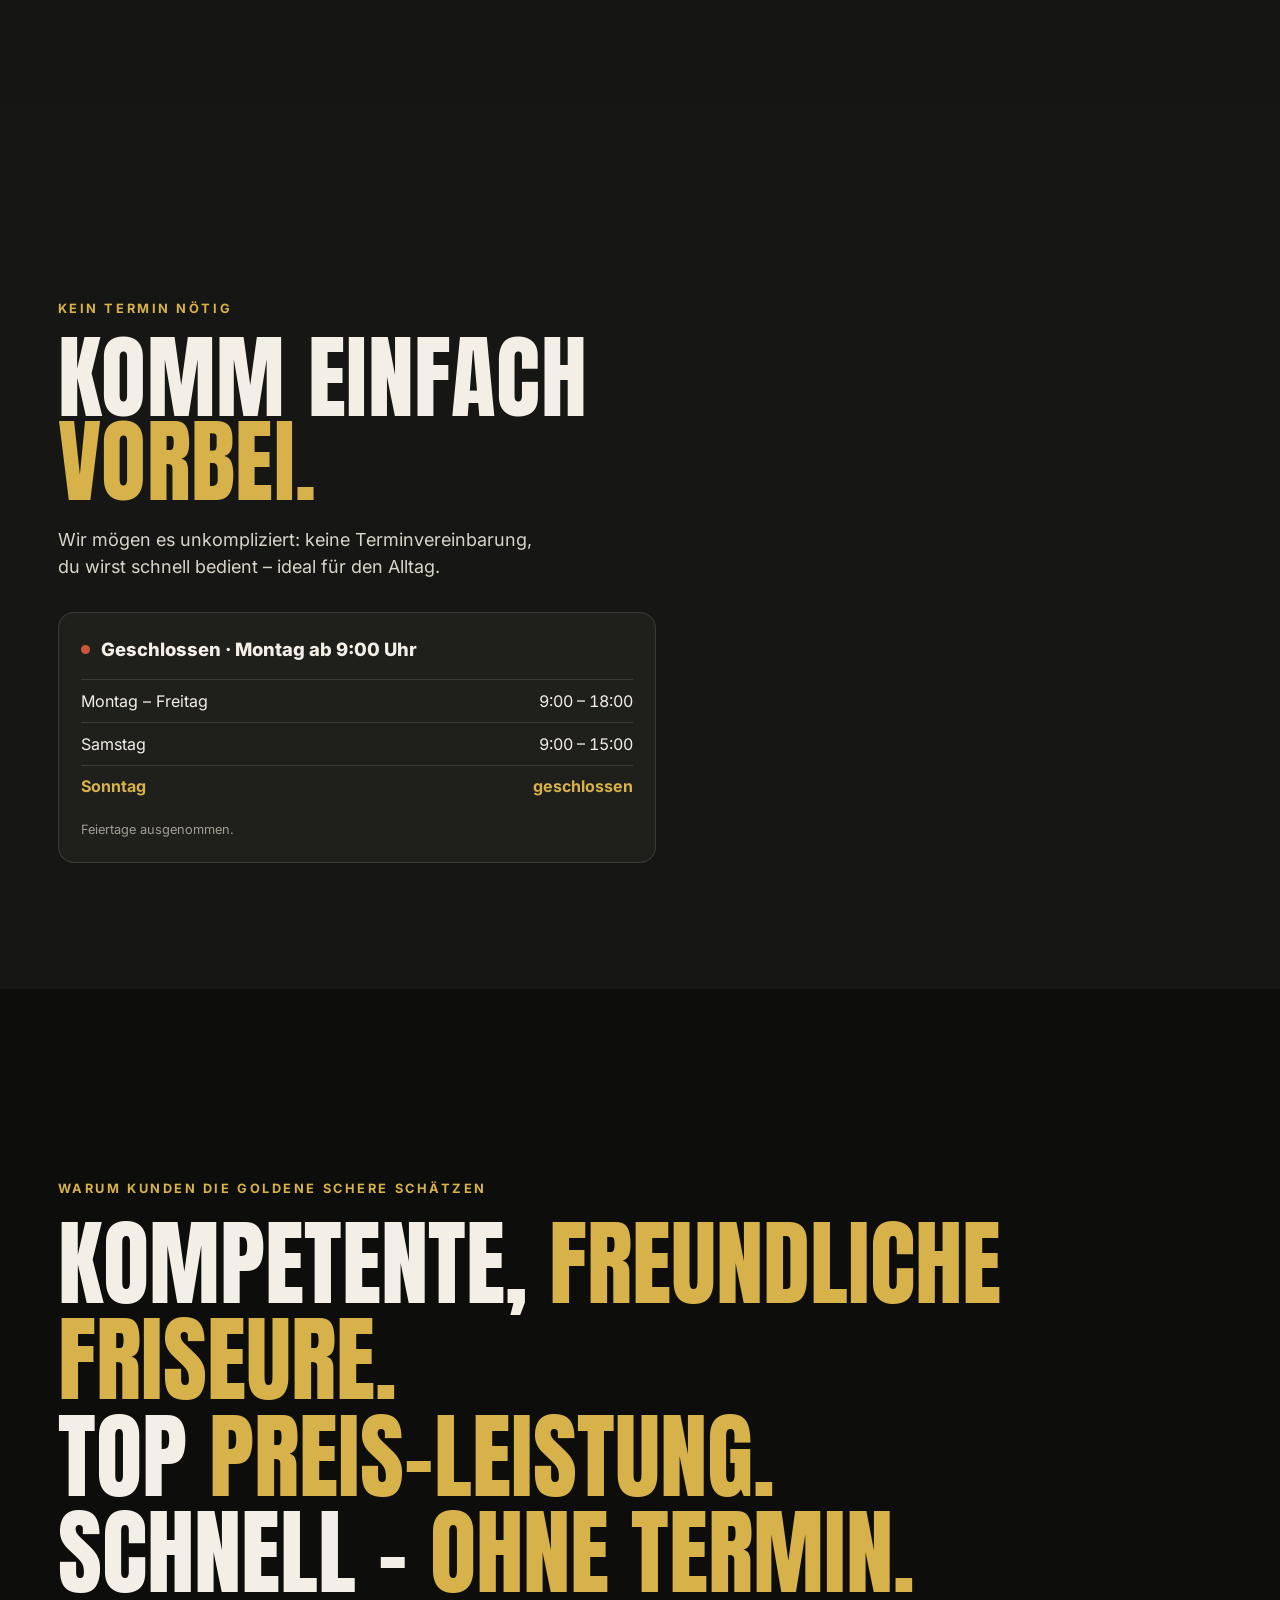
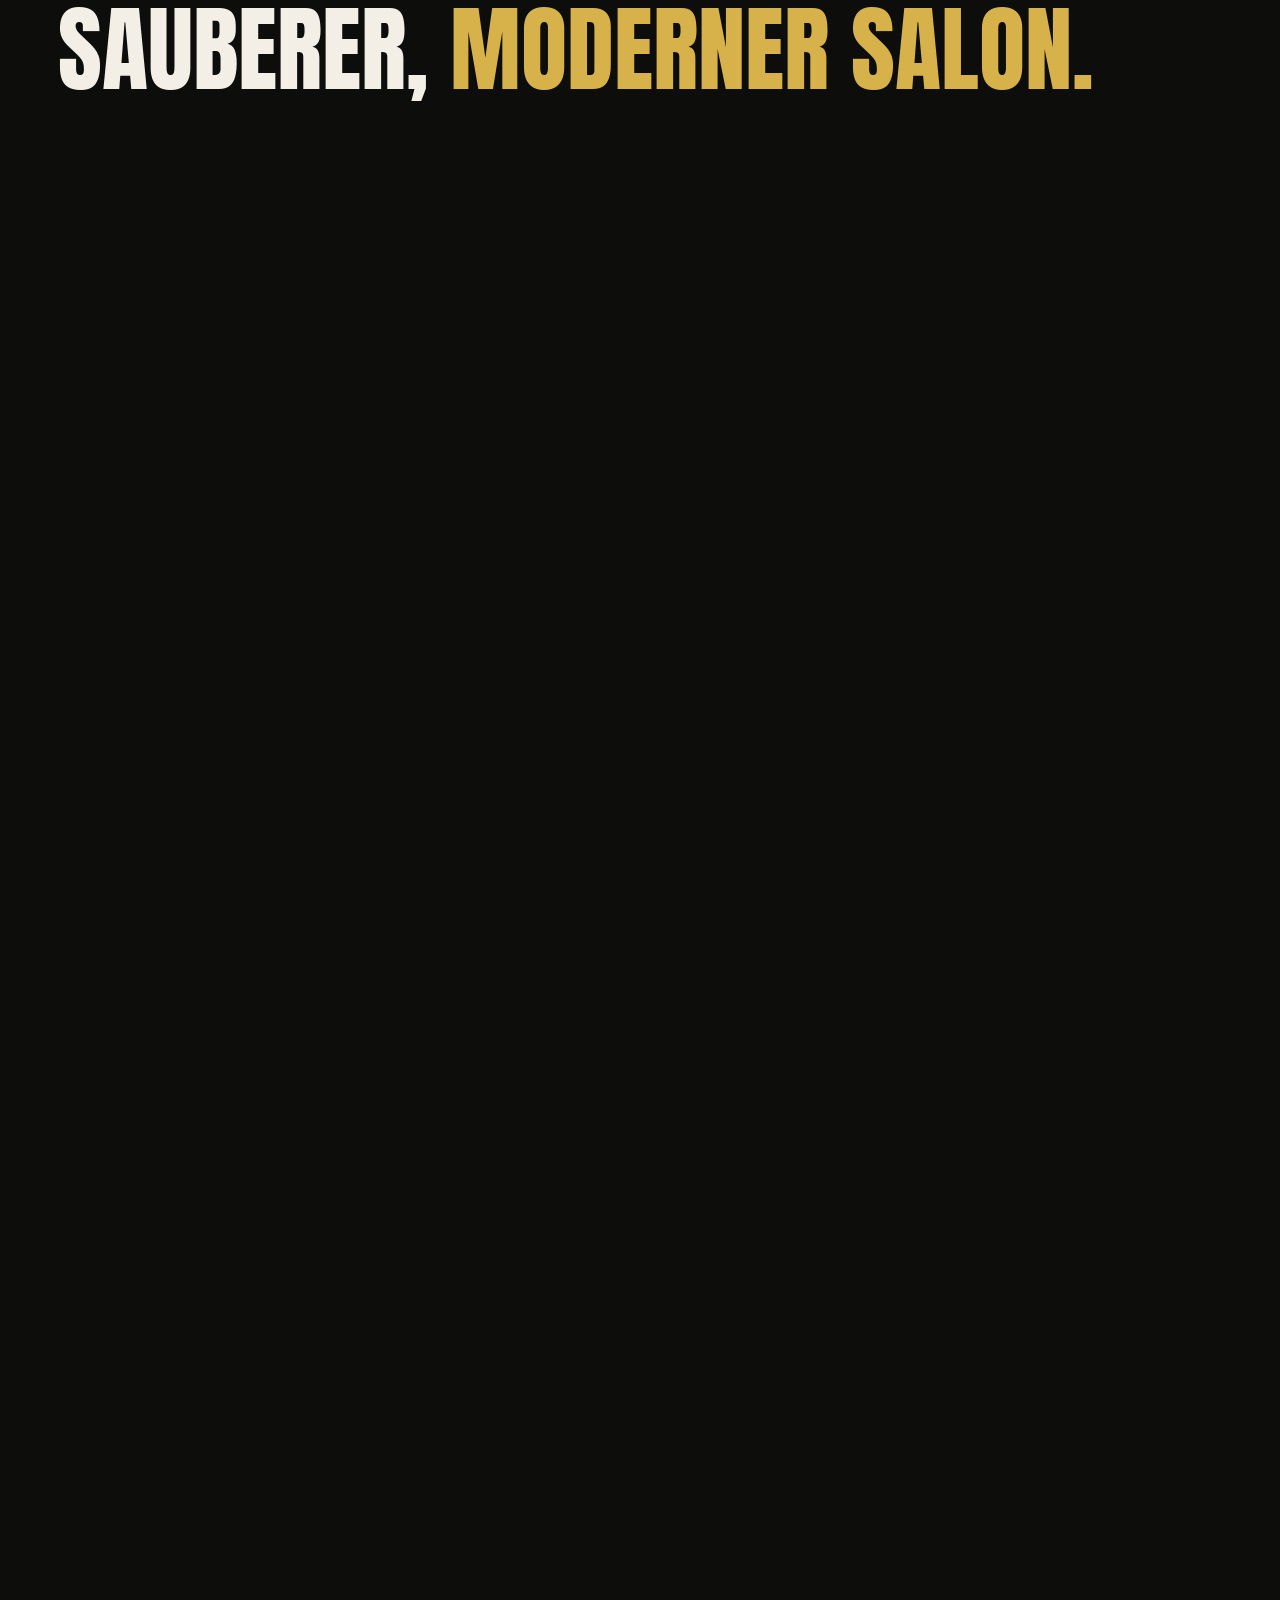
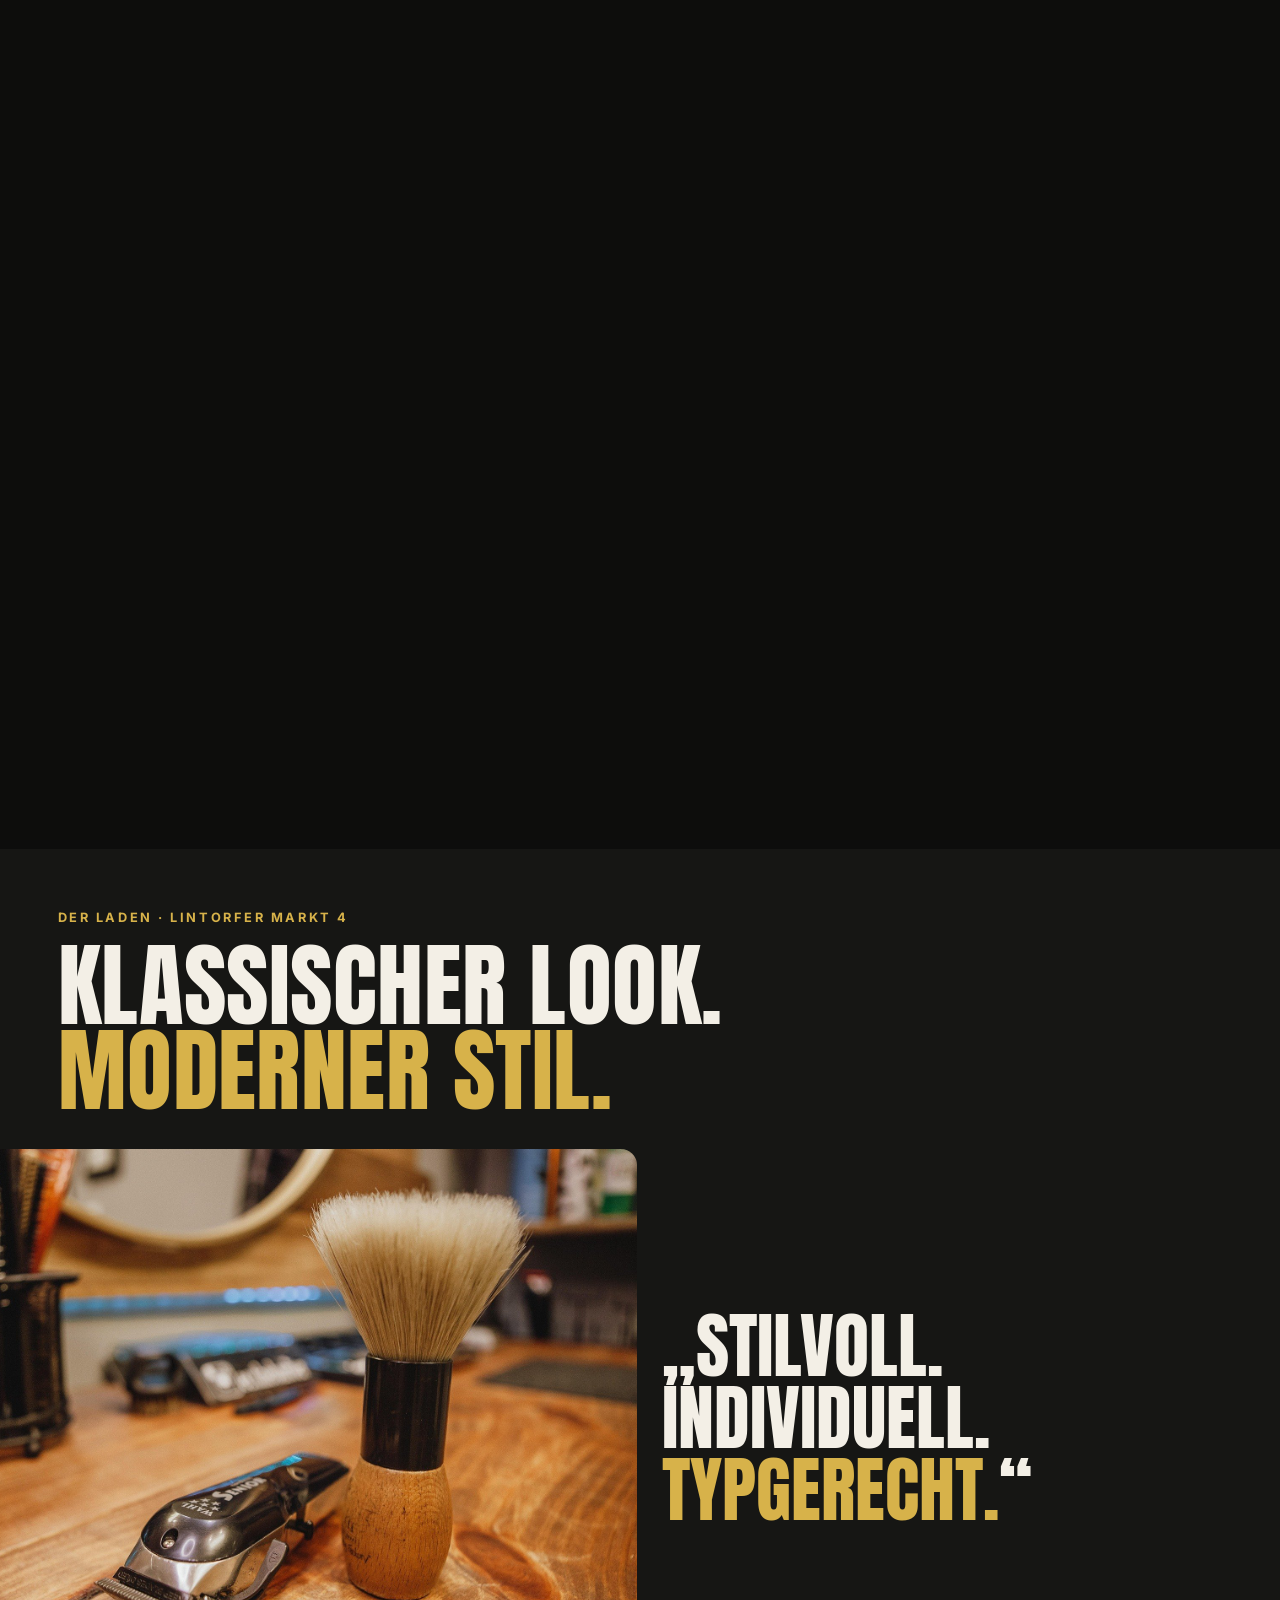
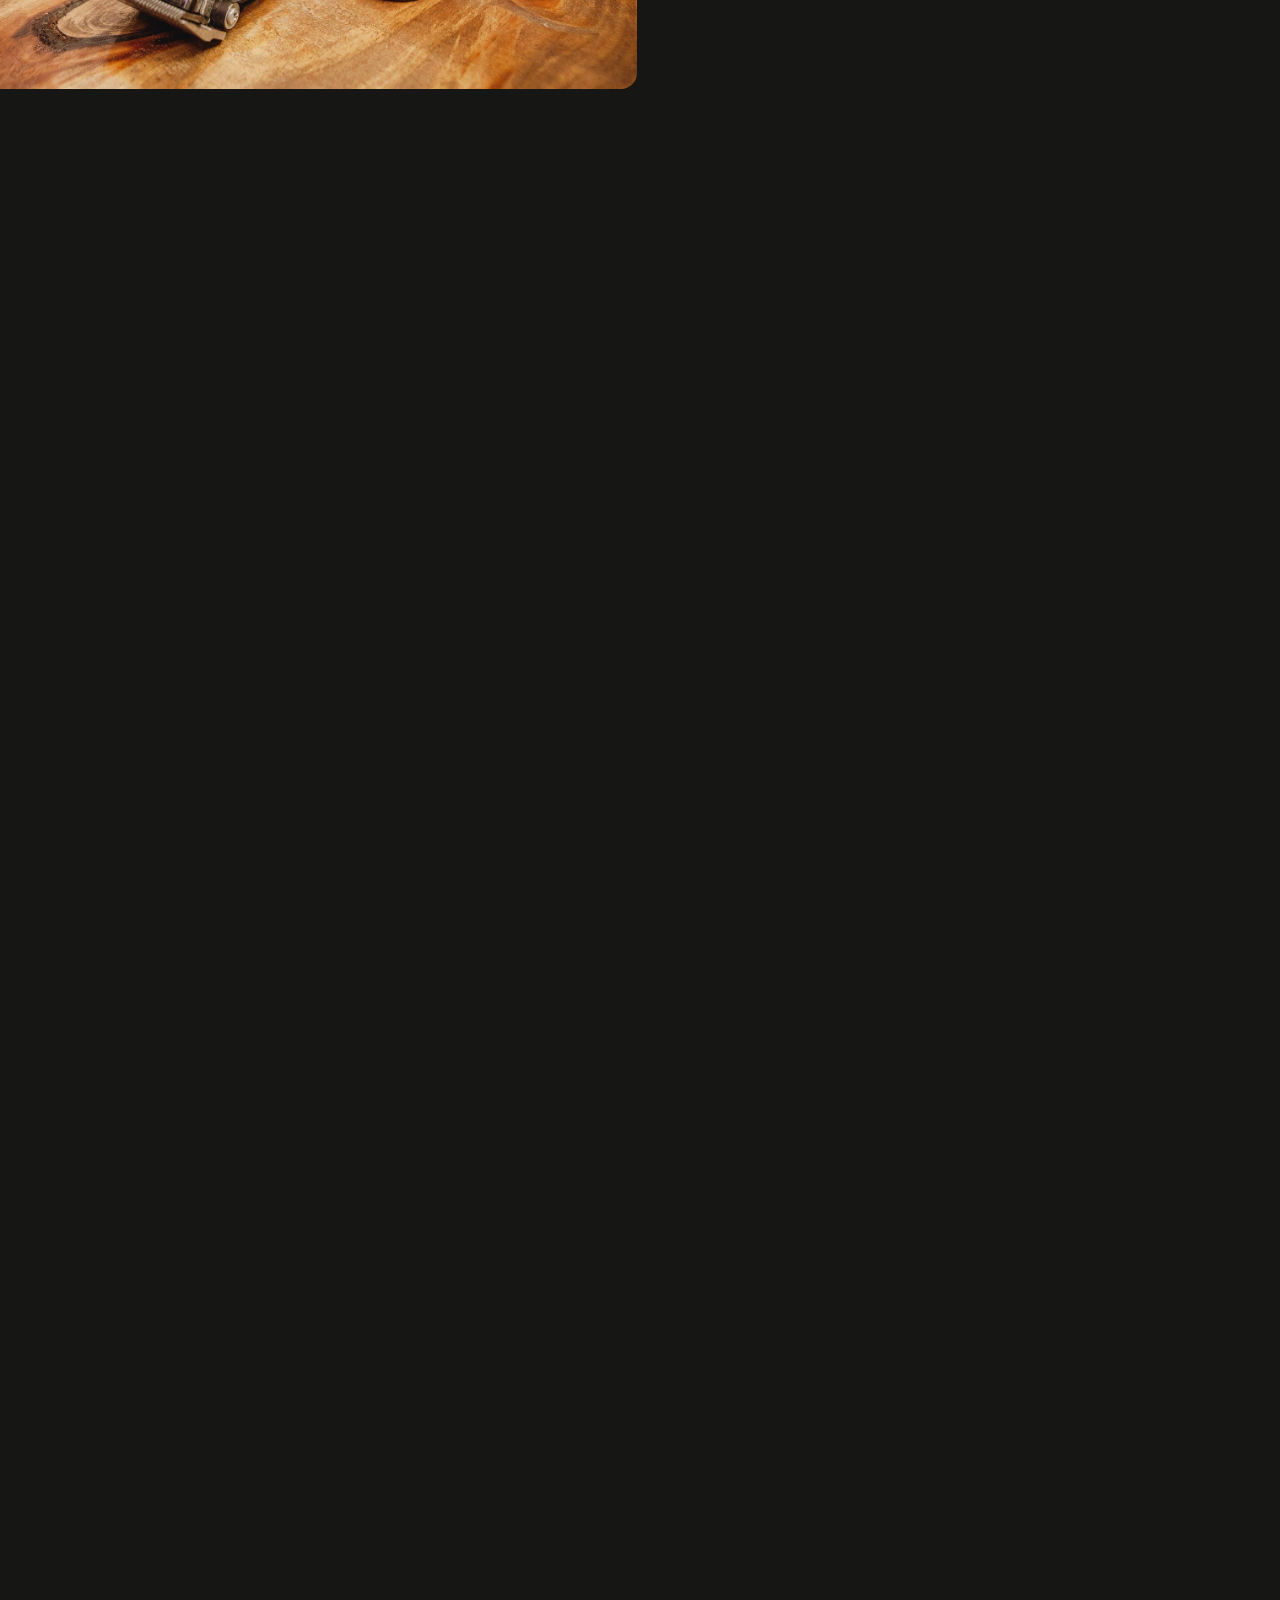
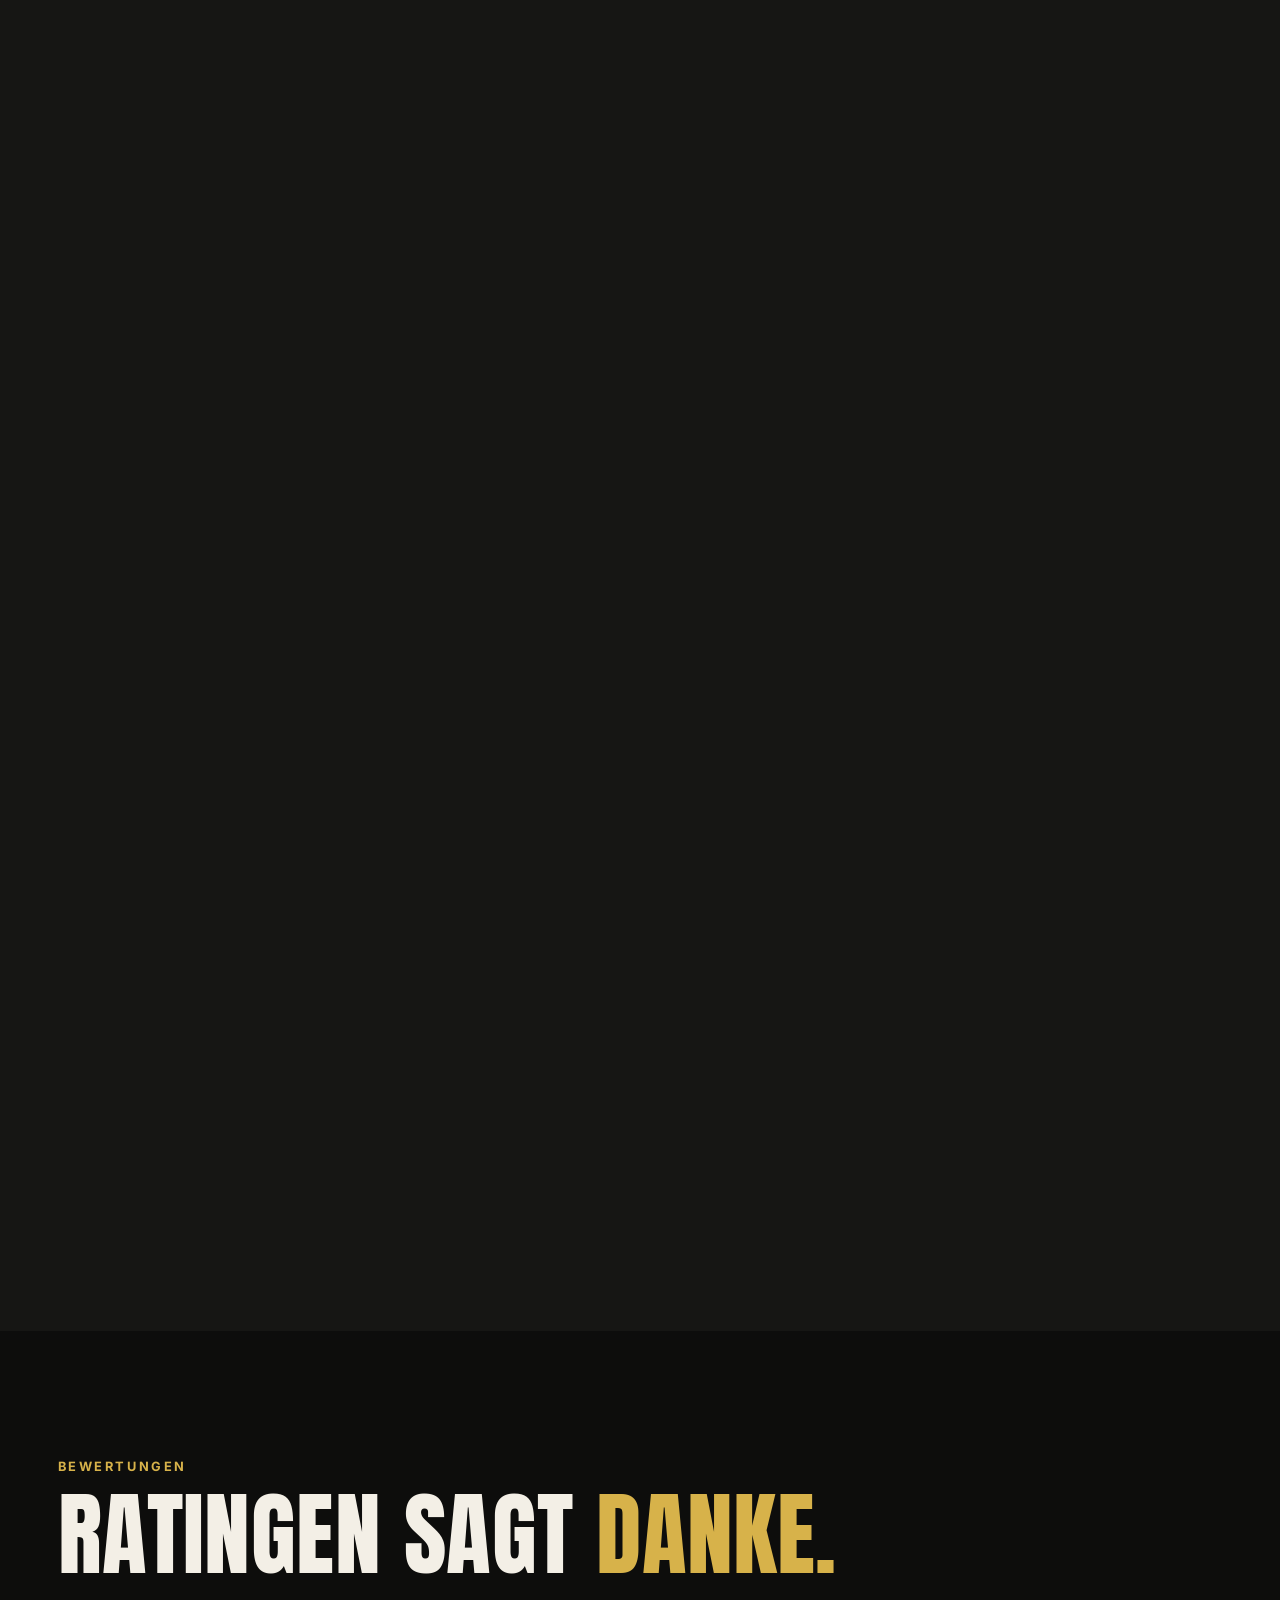
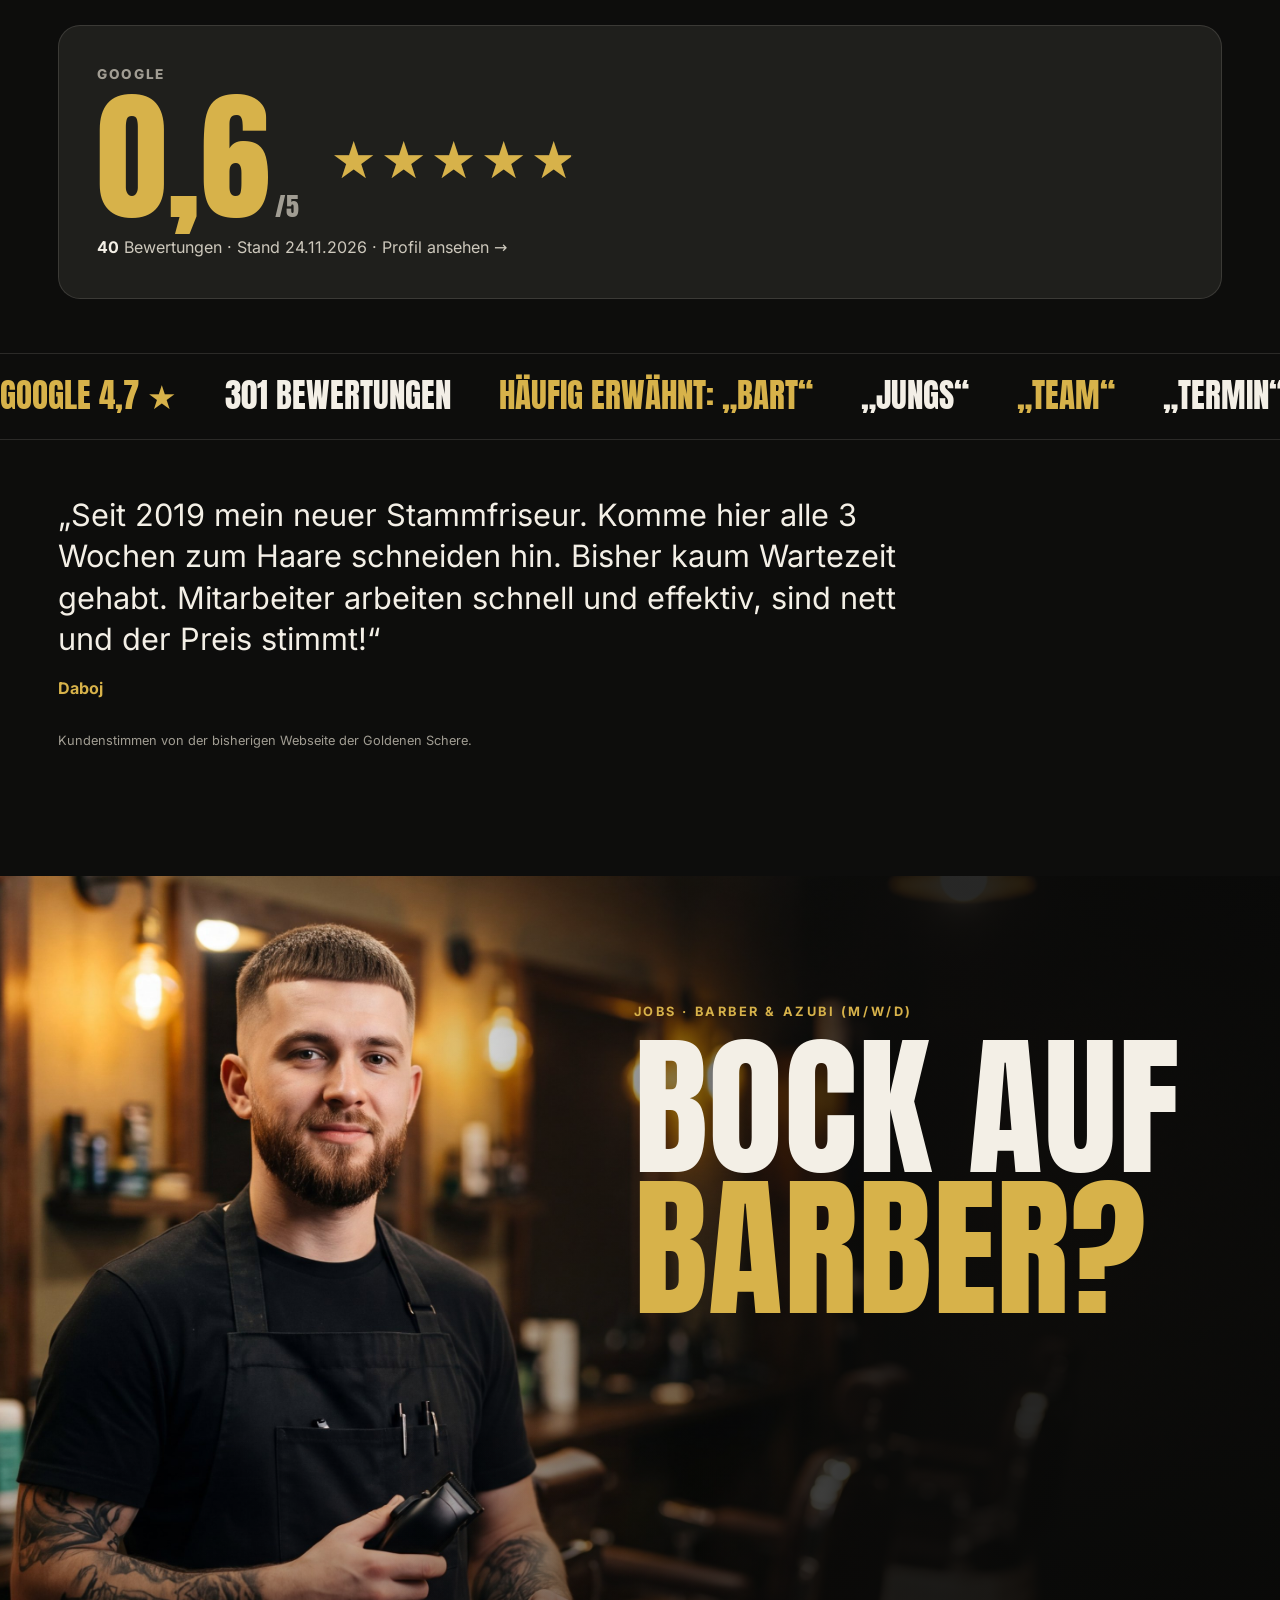
==== commit fcca2c11: "Neues Startbild aus Lintorf (Feierabend, Backsteinwand + goldener Schriftzug) Co-Authored-By: Claude" ====
--- a/site/index.html
+++ b/site/index.html
@@ -32,7 +32,7 @@
 <!-- 1 HERO: Clipper fährt über den Screen und hinterlässt den Fade -->
 <section class="ch hero" id="hero">
   <div class="stage">
-    <img class="hero-img" data-img="heroA" alt="" aria-hidden="true">
+    <img class="hero-img" data-img="heroL3" alt="" aria-hidden="true">
     <div class="hero-shade"></div>
     <div class="fadewall" aria-hidden="true"><div class="fw-grad"></div><div class="fw-grain"></div></div>
     <img class="clipper" data-img="clipper" alt="" aria-hidden="true">
